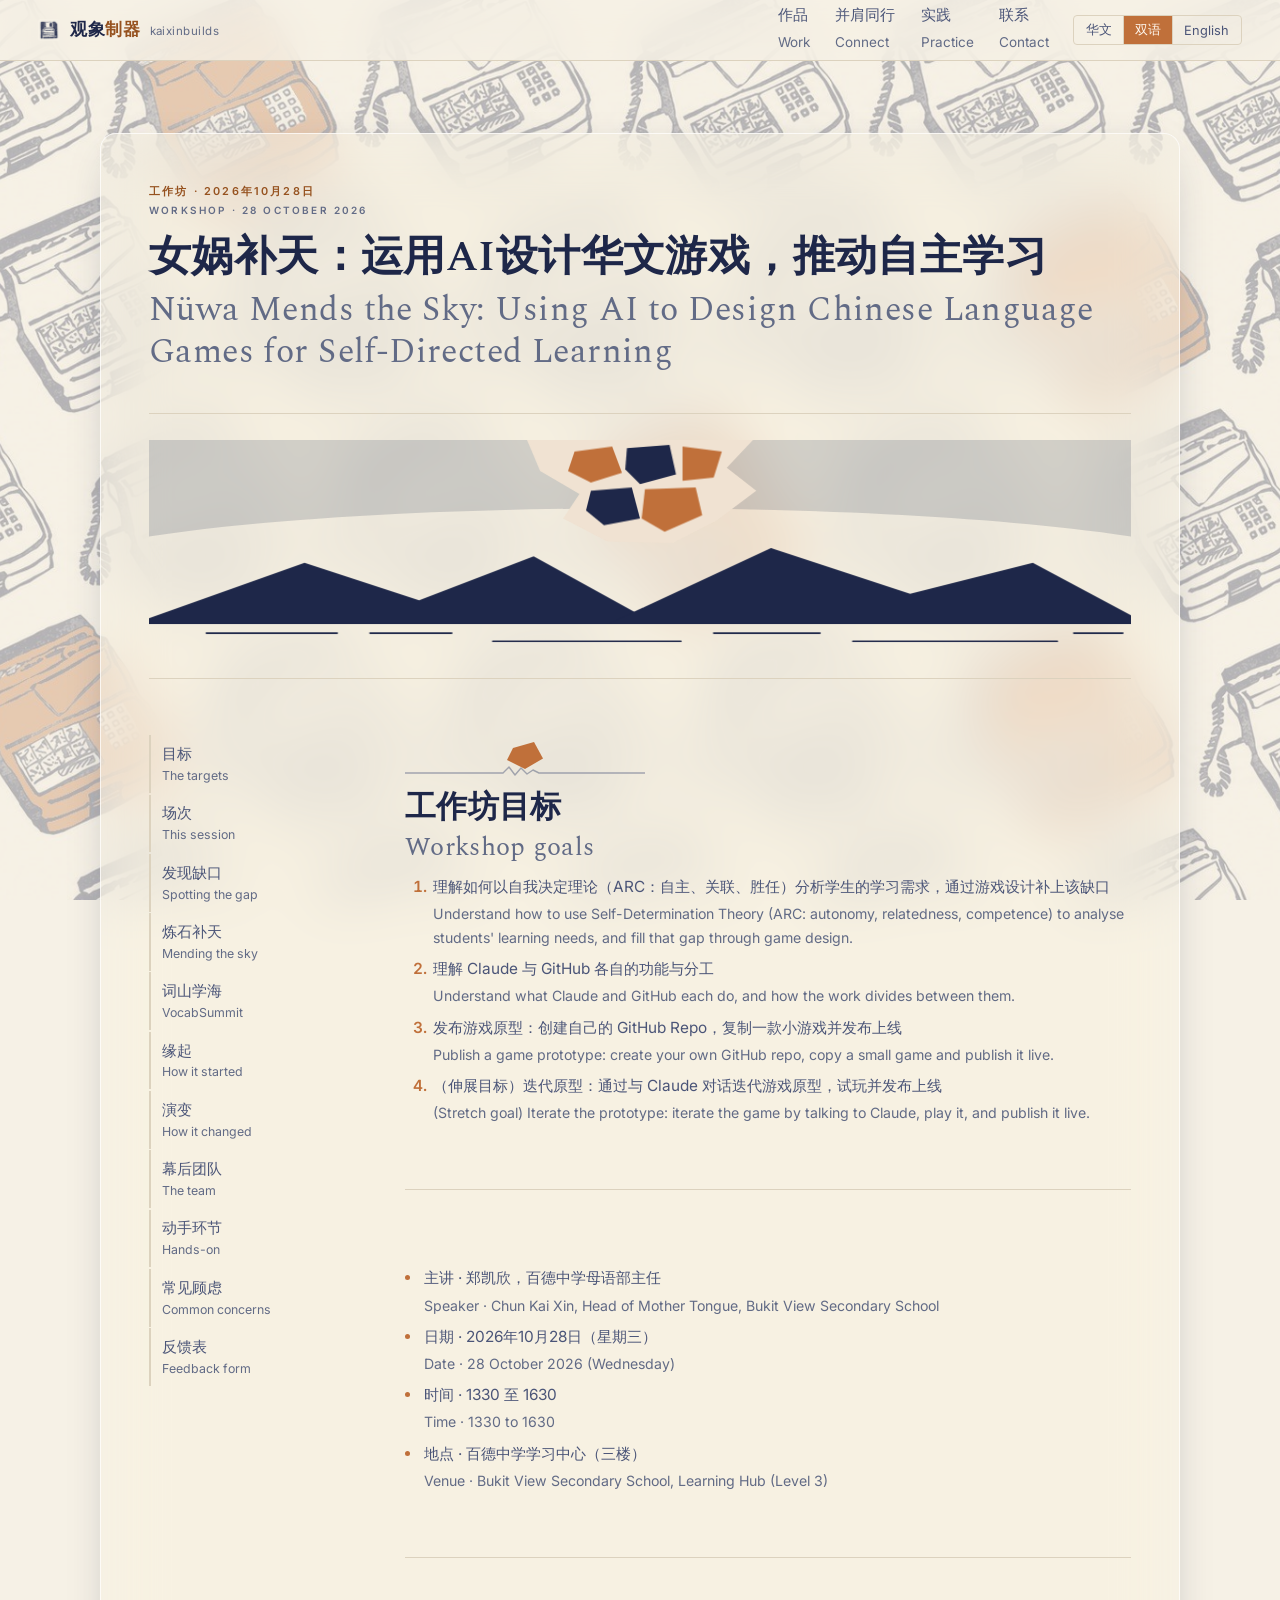
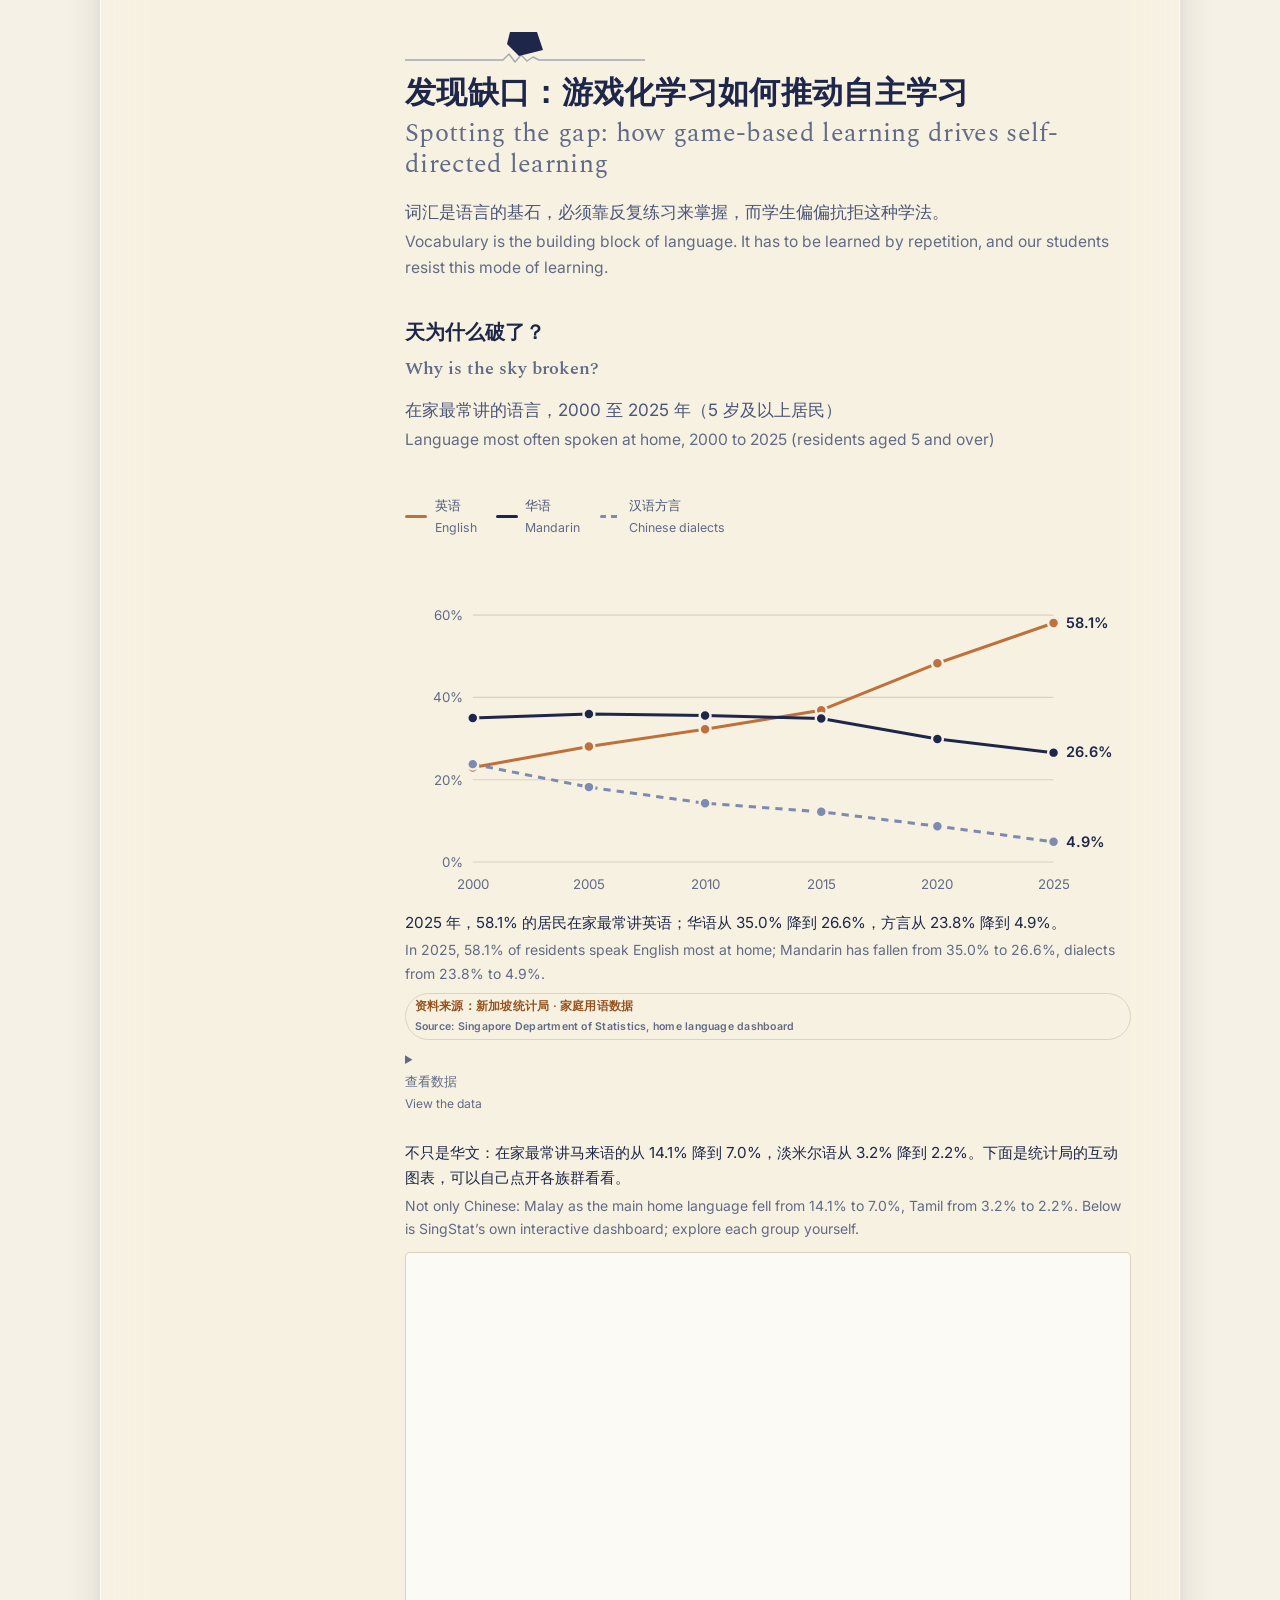
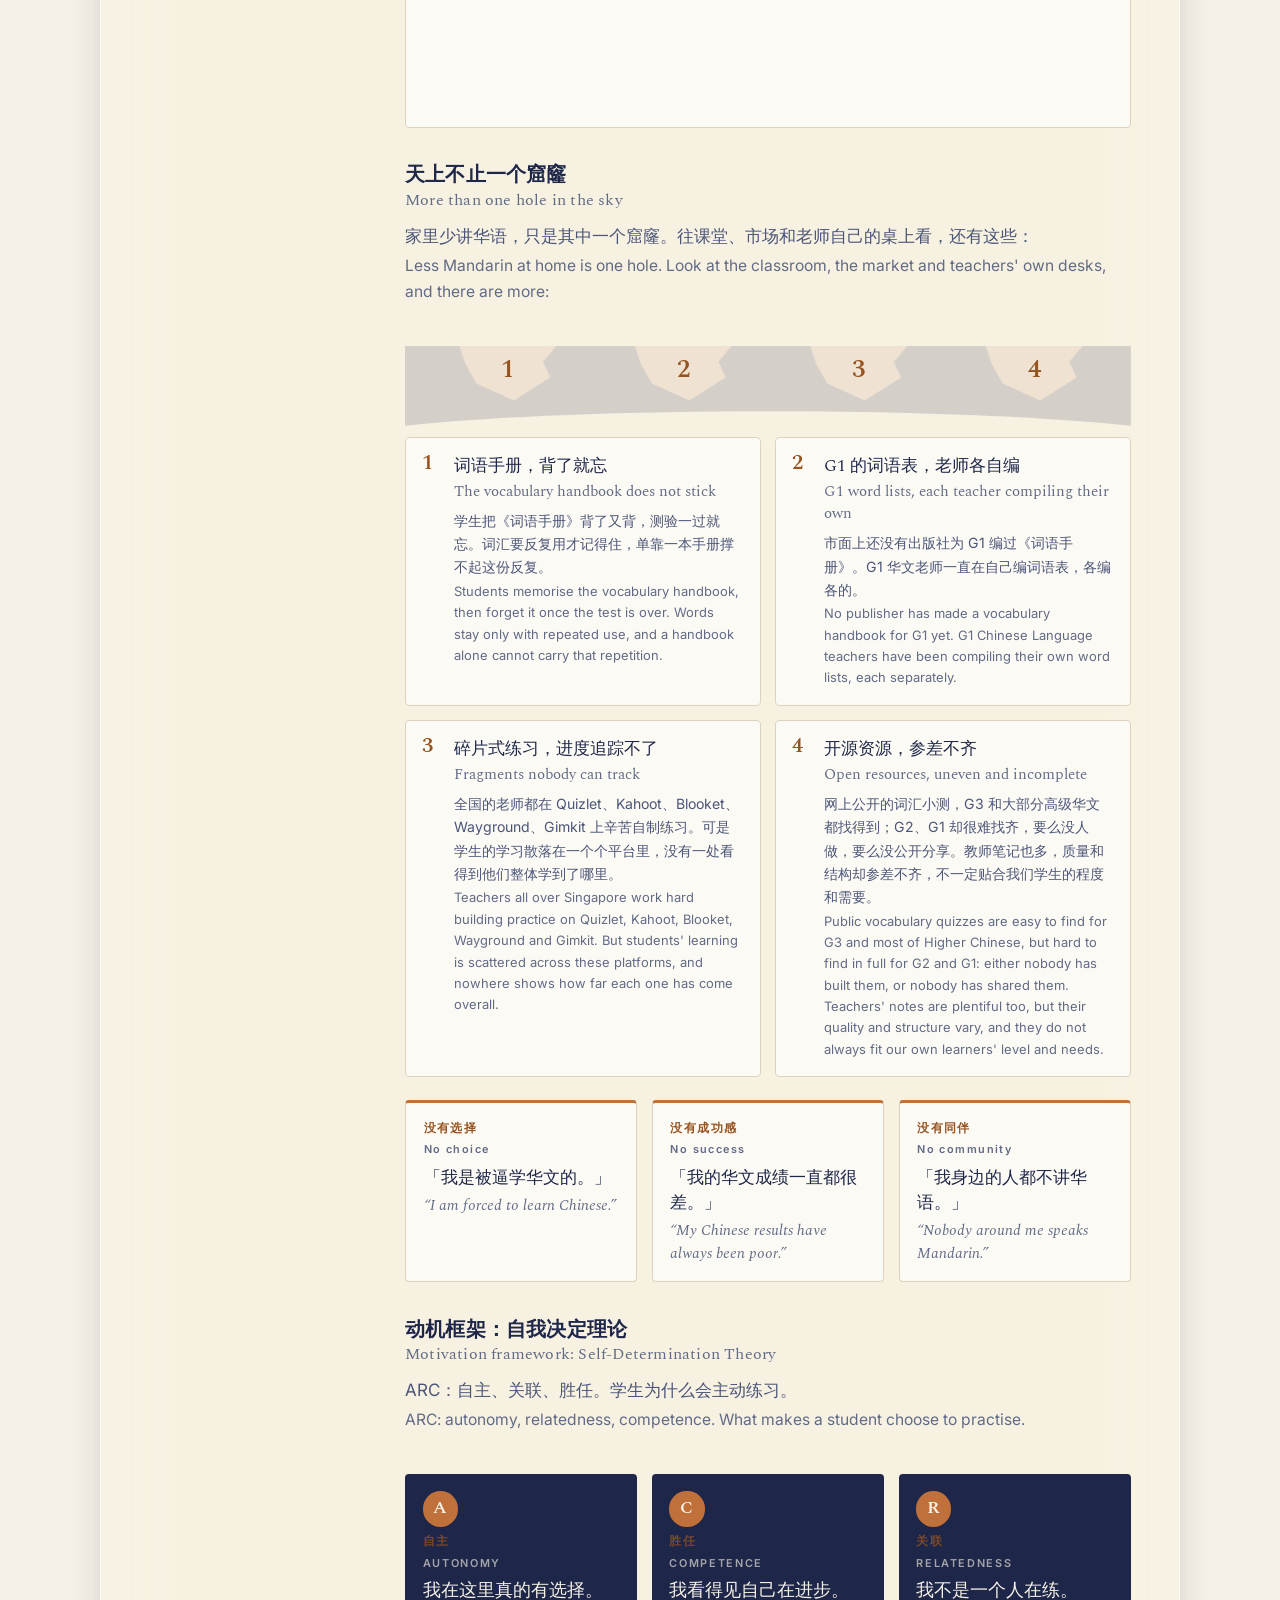
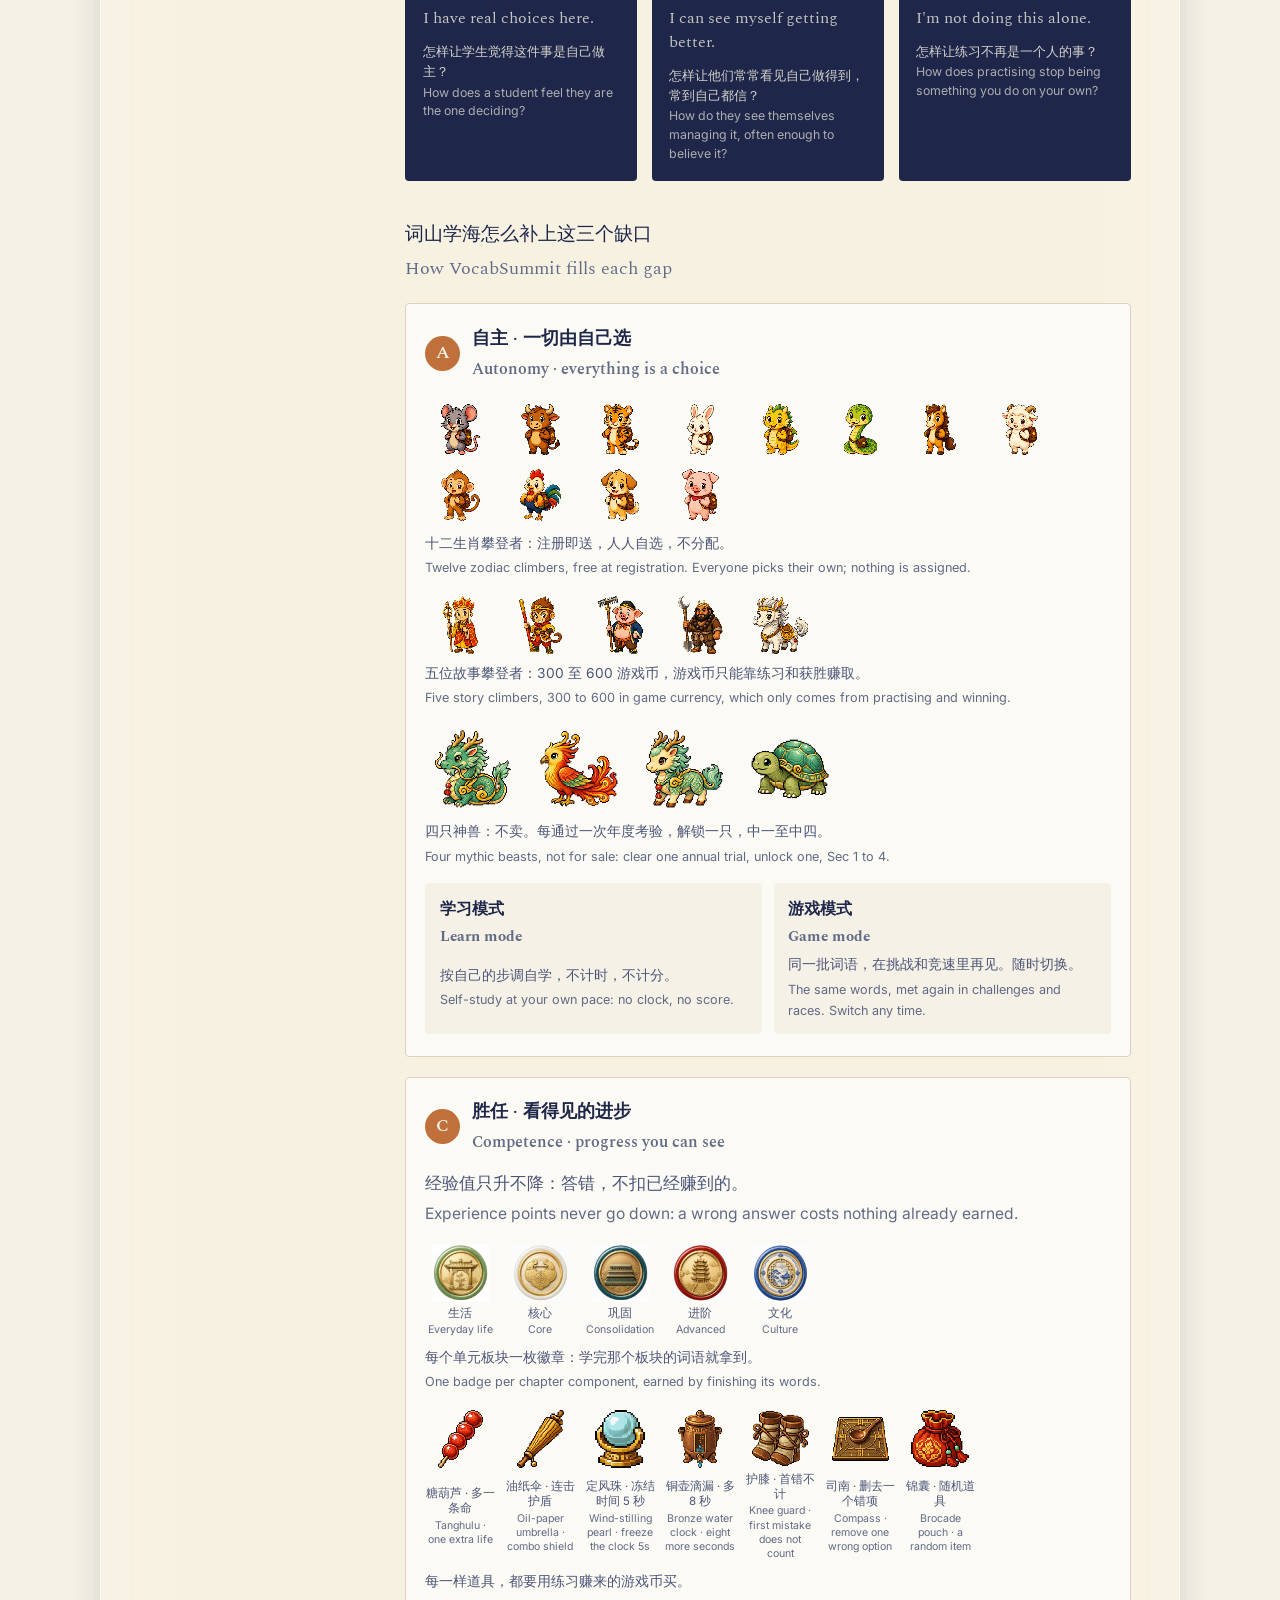
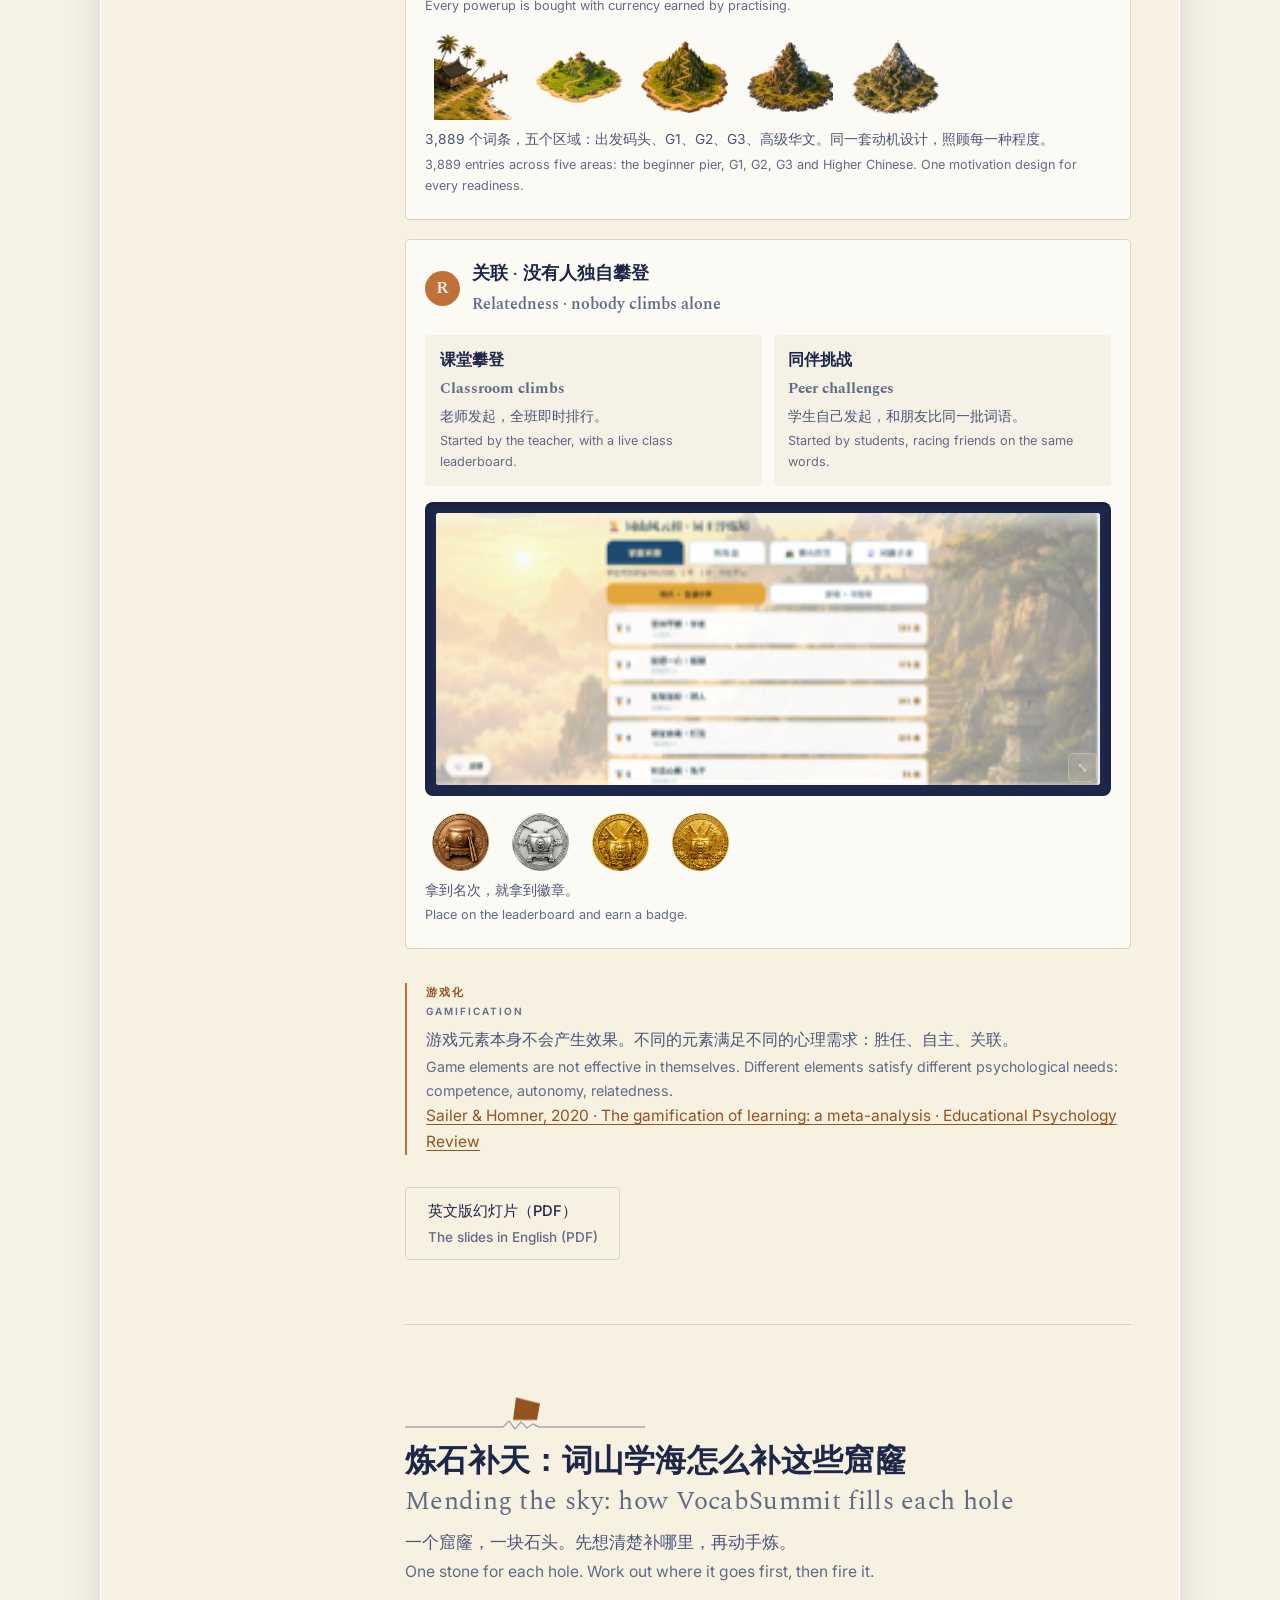
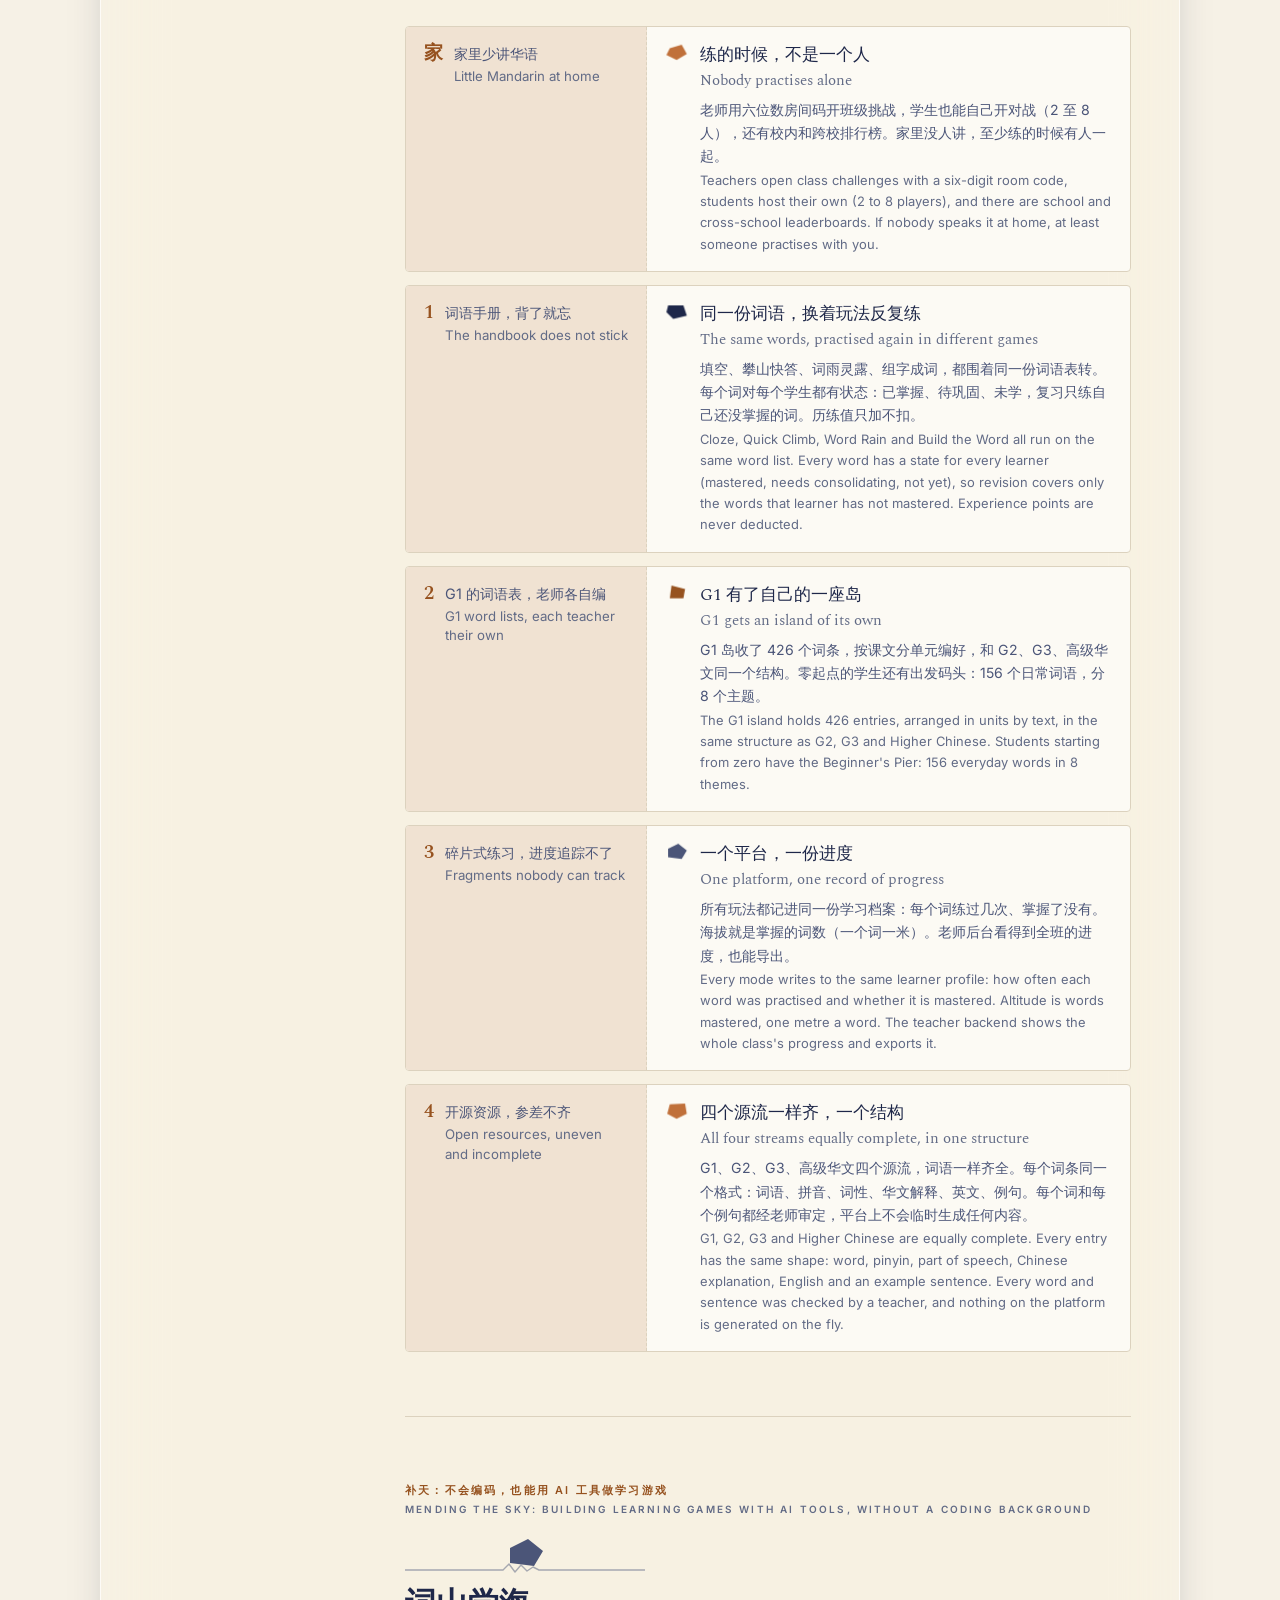
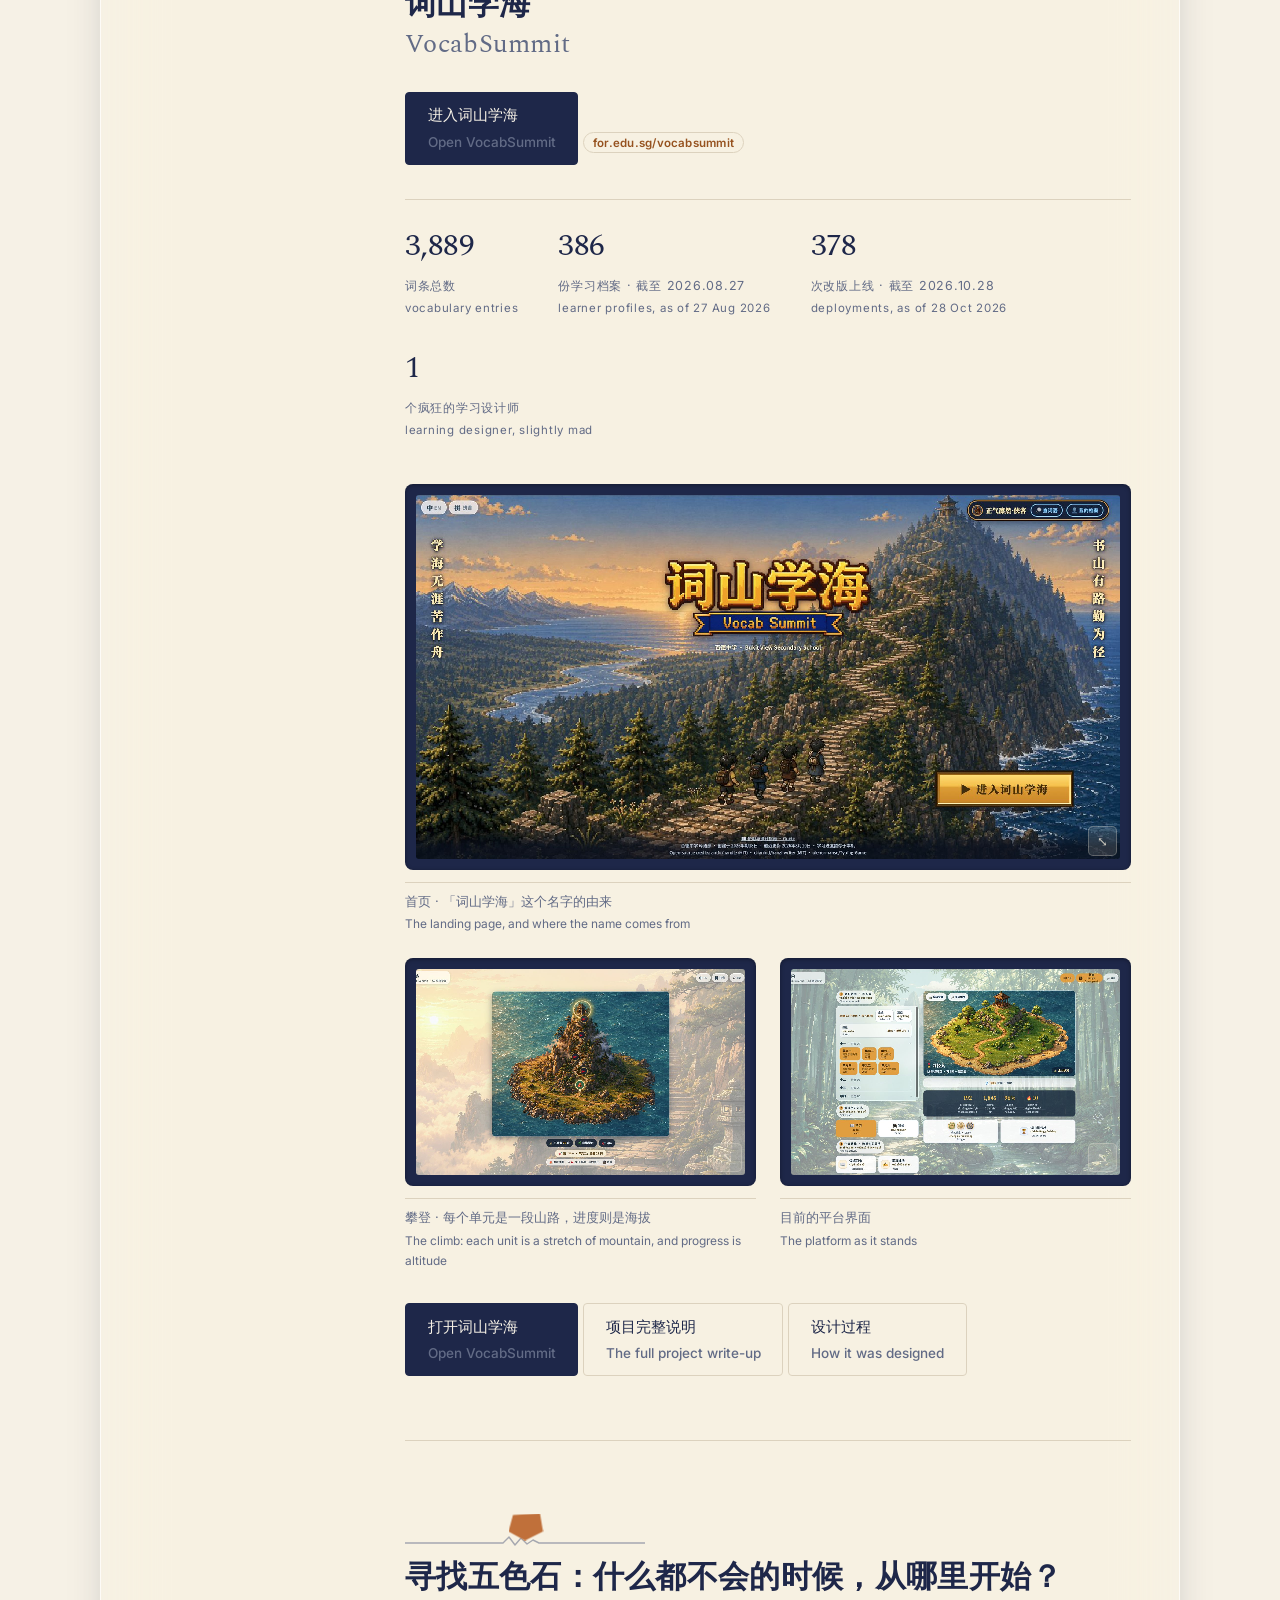
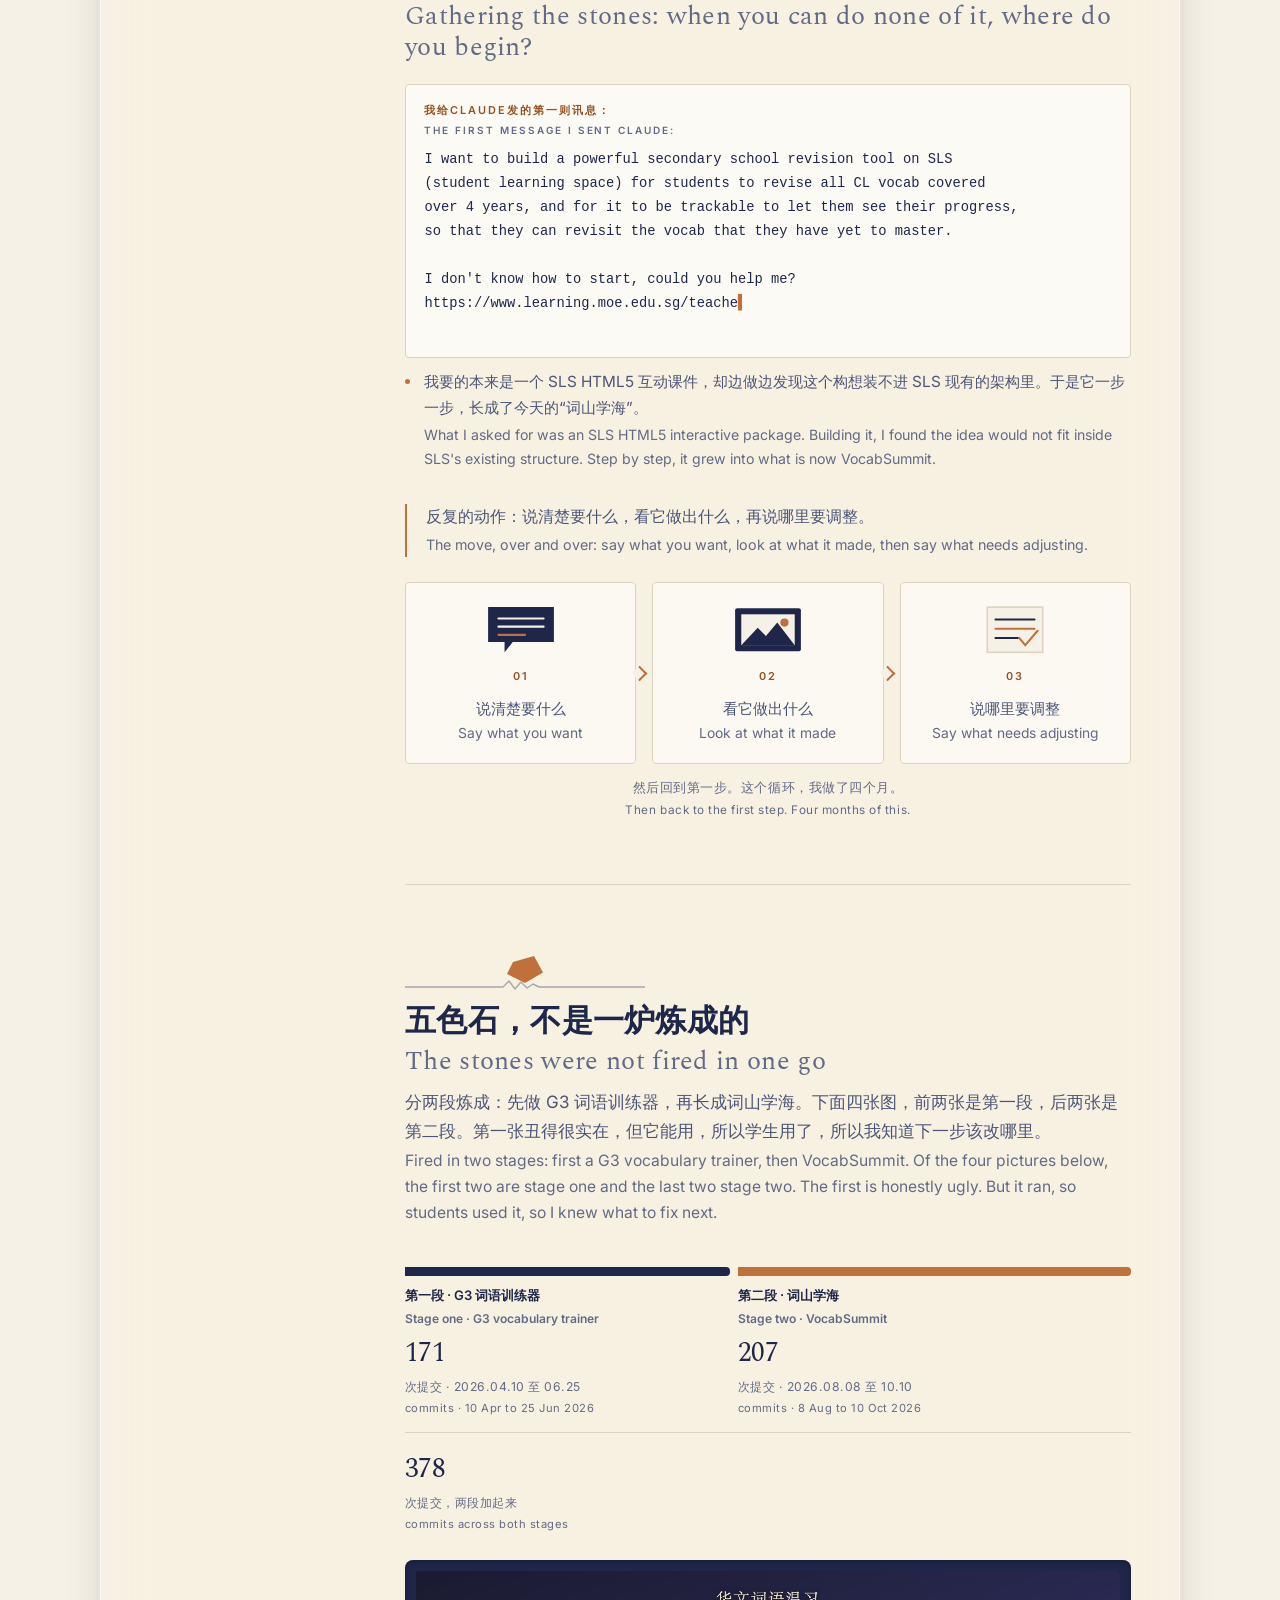
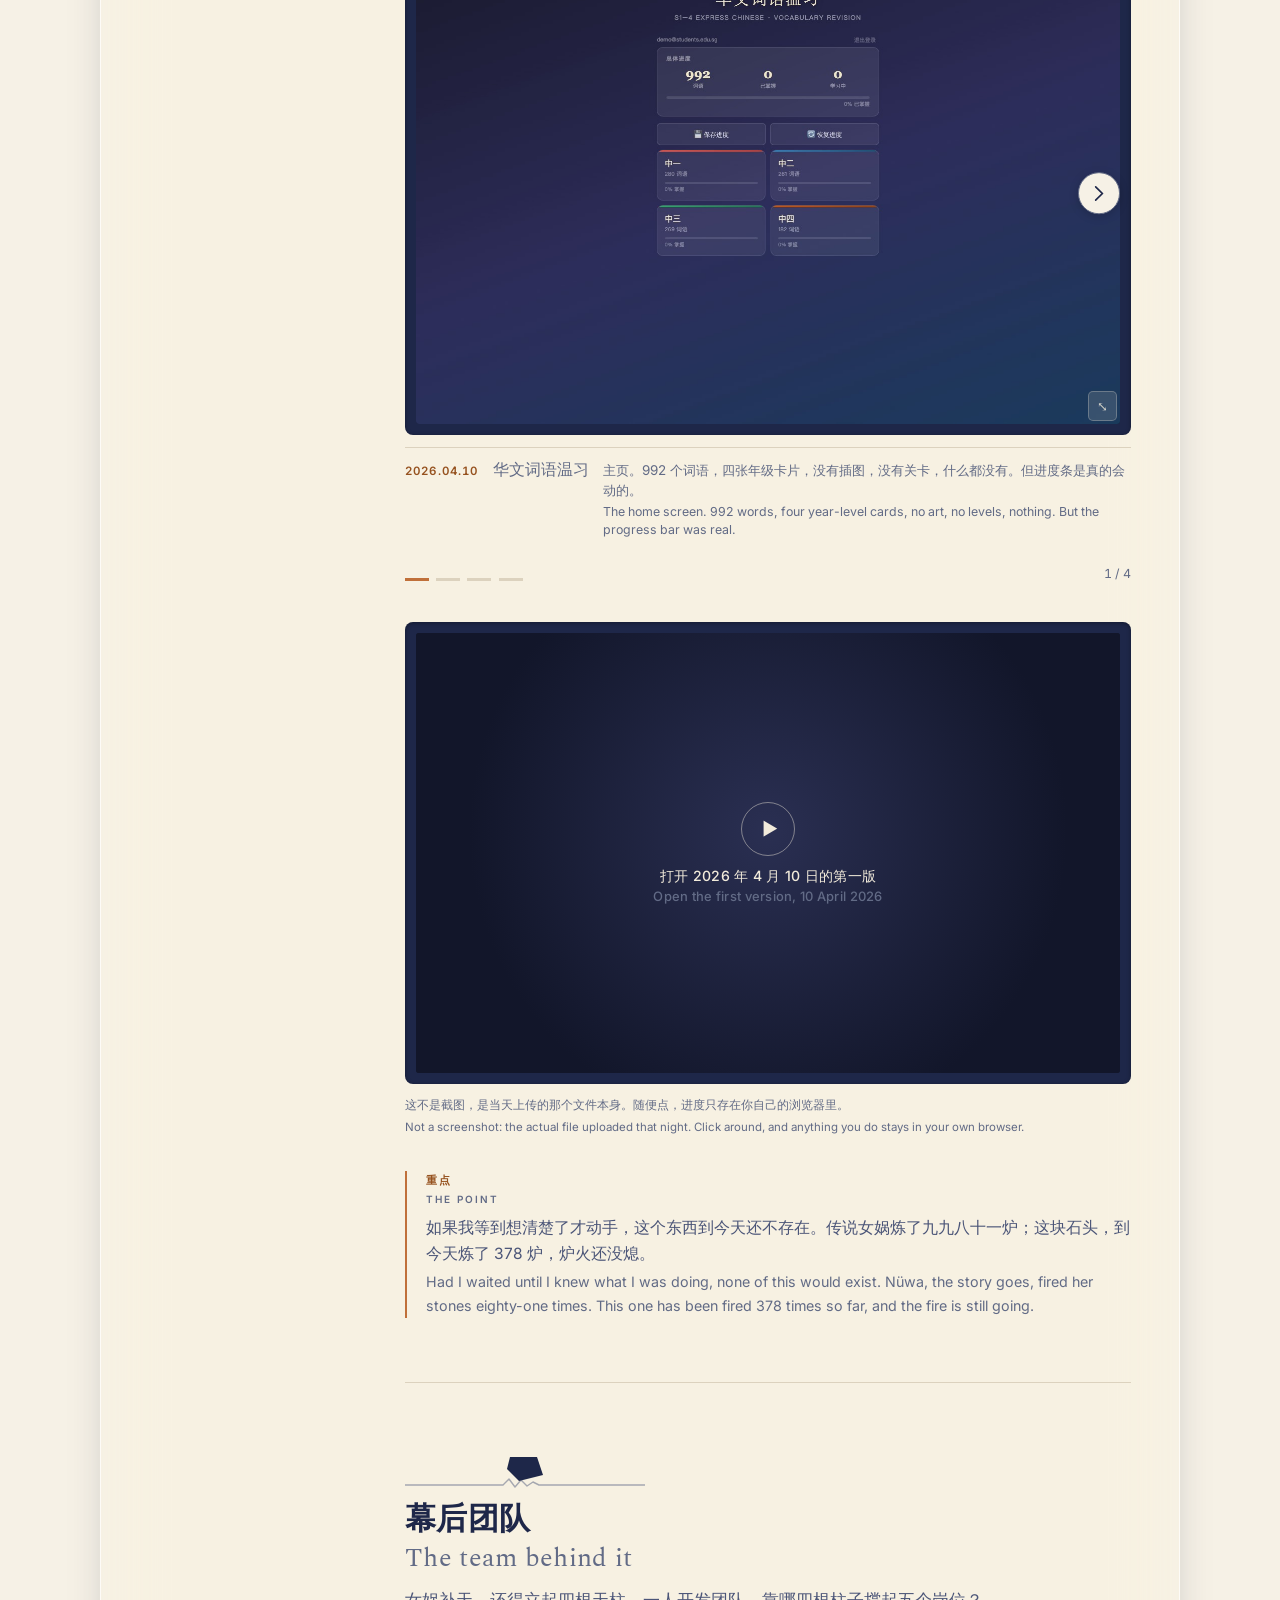
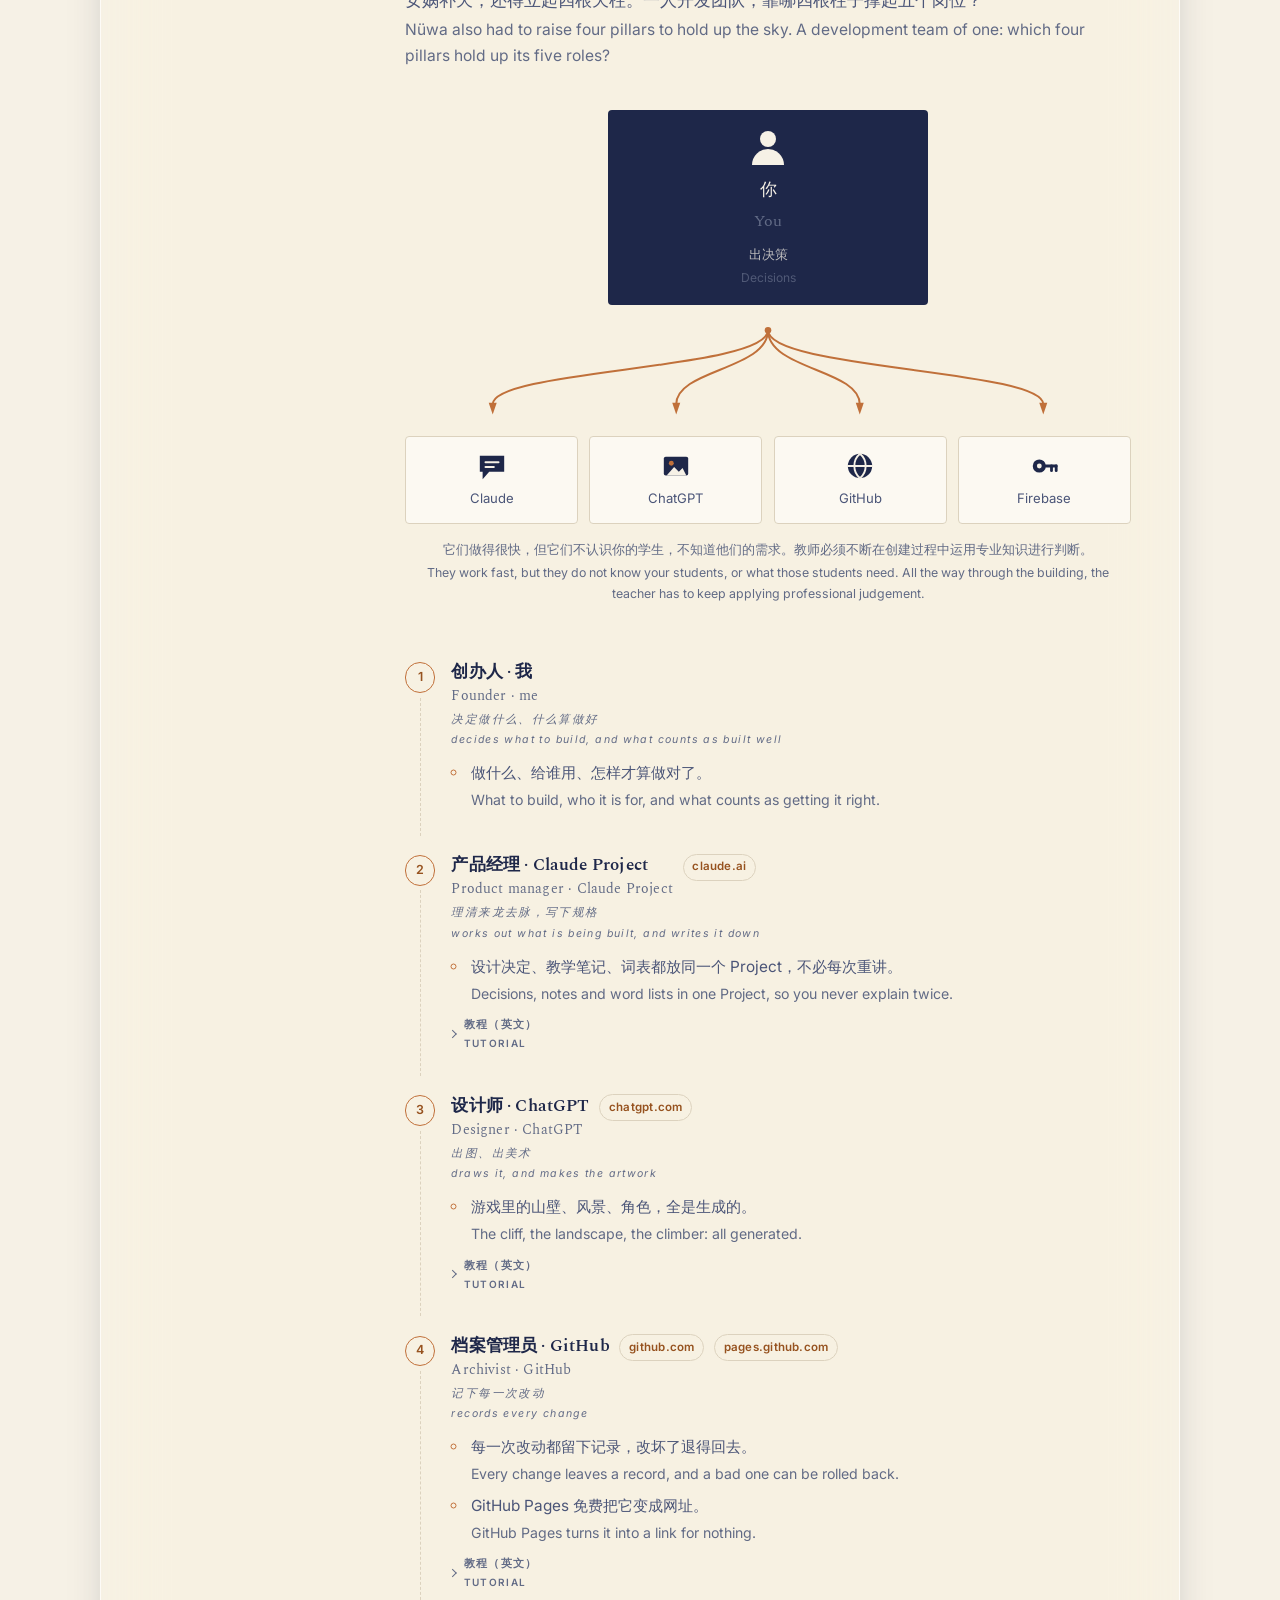
==== 20261028NuwaGamificationWorkshop.html @ fd979047 "Nüwa page: 炼石补天 section (stone for each hole); G1 lists and open-quiz gaps Co-Authored-By: Claude Op" ====
<!DOCTYPE html>
<!-- Generated by build.py. Edit build.py, not this file. -->
<html lang="en">
<head>
<meta charset="utf-8">
<meta name="viewport" content="width=device-width, initial-scale=1">
<title data-i18n="page.nw26.title">Nüwa Mends the Sky - Chun Kai Xin</title>
<meta name="description" data-i18n="site.description" data-i18n-attr="content" content="Resources for the 28 October 2026 workshop: how game-based learning drives self-directed learning, and a starter game to adapt for your own unit.">
<link rel="canonical" href="https://kaixinbuilds.github.io/20261028NuwaGamificationWorkshop.html">

<meta property="og:type" content="website">
<meta property="og:site_name" content="kaixinbuilds">
<meta property="og:title" content="Nüwa Mends the Sky - Chun Kai Xin">
<meta property="og:description" content="Resources for the 28 October 2026 workshop: how game-based learning drives self-directed learning, and a starter game to adapt for your own unit.">
<meta property="og:url" content="https://kaixinbuilds.github.io/20261028NuwaGamificationWorkshop.html">
<meta property="og:image" content="https://kaixinbuilds.github.io/assets/social-card.jpg">
<meta name="twitter:card" content="summary_large_image">
<meta name="color-scheme" content="light">
<meta name="theme-color" content="#1E2749">

<!-- Spectral for headings and epigraphs, Inter for body and UI. Chinese
     resolves to the system serif (Songti SC / Source Han Serif): a webfont
     with CJK coverage would cost megabytes for one page. -->
<link rel="preconnect" href="https://fonts.googleapis.com">
<link rel="preconnect" href="https://fonts.gstatic.com" crossorigin>
<link href="https://fonts.googleapis.com/css2?family=Inter:wght@400;500;600&family=Spectral:ital,wght@0,400;0,600;1,400&display=swap" rel="stylesheet">


<!-- Google Analytics 4 -->
<script async src="https://www.googletagmanager.com/gtag/js?id=G-EDXEQ531WL"></script>
<script>
  window.dataLayer = window.dataLayer || [];
  function gtag(){dataLayer.push(arguments);}
  gtag('js', new Date());
  gtag('config', 'G-EDXEQ531WL');
</script>
<link rel="stylesheet" href="style.css">
<link rel="icon" href="favicon.png" sizes="48x48">
<link rel="apple-touch-icon" href="apple-touch-icon.png">
</head>
<body>

<a class="skip-link" href="#main">Skip to content</a>

<header class="site-header">
  <div class="wrap">
    <div class="header-inner">
      <a class="wordmark" href="index.html">
        <img class="mark" src="favicon.png" alt="" width="22" height="22" decoding="async">
        <span class="wordmark-text" id="wordmark-text">kaixin<em>builds</em></span>
      </a>

      <nav class="site-nav" aria-label="Primary">
        <a href="work.html" data-i18n="nav.work">Work</a>
        <a href="connect.html" data-i18n="nav.connect">Connect</a>
        <a href="practice.html" data-i18n="nav.approach">Practice</a>
        <a href="contact.html" data-i18n="nav.contact">Contact</a>
      </nav>

      <!-- Three modes, like the game: Chinese, both, English. The labels are
           language names, so they are never themselves translated. -->
      <div id="lang-switch" class="lang-switch" role="group" aria-label="Language / 语言">
        <button type="button" data-lang="zh" lang="zh-Hans">华文</button>
        <button type="button" data-lang="both" lang="zh-Hans">双语</button>
        <button type="button" data-lang="en" lang="en">English</button>
      </div>
    </div>
  </div>
</header>

<main id="main">
  <section class="section" id="nuwa">
    <div class="wrap">
      <p class="eyebrow" data-i18n="nw26.eyebrow">Workshop · 28 October 2026</p>
      <h1 class="page-title" data-i18n="nw26.title">Nüwa Mends the Sky</h1>

      <!-- The sky torn open, and five stones set into the tear: the title
           drawn once, without words, in the same cut as the NLC banner. -->
      <div class="figure-hero" aria-hidden="true">
        <svg class="cut" viewBox="0 0 1200 260" preserveAspectRatio="xMidYMid meet" focusable="false">
          <path class="ink-3" d="M0 0 H1200 V118 C 900 72, 300 72, 0 118 Z"/>
          <!-- the tear -->
          <path class="och-w tear" d="M462 0 H738 L706 34 L742 62 L694 98 L640 126 L560 124 L506 96 L526 66 L478 38 Z"/>
          <!-- five stones, set -->
          <path class="och stone" style="--d: 1.00s" d="M520 14 L566 8 L578 40 L540 52 L512 38 Z"/>
          <path class="ink stone" style="--d: 1.25s" d="M584 10 L636 6 L644 42 L600 54 L582 36 Z"/>
          <path class="och stone" style="--d: 1.50s" d="M652 8 L700 14 L690 46 L652 50 Z"/>
          <path class="ink stone" style="--d: 1.75s" d="M540 62 L590 58 L600 96 L556 104 L534 86 Z"/>
          <path class="och stone" style="--d: 2.00s" d="M606 60 L668 58 L676 92 L630 112 L602 96 Z"/>
          <!-- the ground, as in the NLC banner -->
          <path class="ink" d="M-20 225 L190 150 L330 196 L470 142 L620 225 Z"/>
          <path class="ink" d="M560 225 L760 132 L930 188 L1080 150 L1220 225 Z"/>
          <g class="line">
            <path d="M70 236 h160"/>
            <path d="M270 236 h100"/>
            <path d="M420 246 h230"/>
            <path d="M690 236 h130"/>
            <path d="M860 246 h250"/>
            <path d="M1130 236 h60"/>
          </g>
        </svg>
      </div>

      <div class="work-layout">
        <nav class="project-nav" aria-label="On this page">
          <ul>
            <li><a href="#goals" data-i18n="nlc26.navGoals"></a></li>
            <li><a href="#session" data-i18n="nlc26.navSession"></a></li>
            <li><a href="#gap" data-i18n="nw26.navGap"></a></li>
            <li><a href="#mend" data-i18n="nw26.navMend"></a></li>
            <li><a href="#vocabsummit" data-i18n="nlc26.navVs"></a></li>
            <li><a href="#how-it-started" data-i18n="nlc26.navStory"></a></li>
            <li><a href="#evolution" data-i18n="nlc26.navEvo"></a></li>
            <li><a href="#stack" data-i18n="nlc26.navStack"></a></li>
            <li><a href="#hands-on" data-i18n="nlc26.navHands"></a></li>
            <li><a href="#concerns" data-i18n="nlc26.navQ"></a></li>
            <li><a href="#feedback" data-i18n="nlc26.navFb"></a></li>
          </ul>
        </nav>

        <div class="project-detail">

          <div class="doc-block" id="goals">
            <svg class="cut mend" viewBox="0 -14 240 44" aria-hidden="true" focusable="false"><path class="mend-crack" d="M0 24 H98 L104 18 L110 26 L116 19 L122 25 L128 21 L134 24 H240"/><g transform="translate(96 -10) scale(1.5)"><path class="mend-stone och" d="M8 6 L22 2 L28 13 L16 20 L4 14 Z"/></g></svg>
            <h2 class="section-title" data-i18n="nw26.goalsTitle"></h2>
            <!-- Numbered, because four targets in order is what a sprint is.
                 1 and 2 frame; 3 and 4 are the prototype-then-iterate pair.
                 An <ol> here rather than the big circled .loop: at the top of
                 the page these are the goal, not a procedure to work through. -->
            <ol class="loop-points loop-points-num">
              <li data-i18n="nw26.goalGap"></li>
              <li data-i18n="nlc26.goal2"></li>
              <li data-i18n="nw26.goal3"></li>
              <li data-i18n="nlc26.goal4"></li>
            </ol>
          </div>

          <div class="doc-block" id="session">
            <!-- Presenter first, logistics after: how a session programme
                 lists a session. Audience last, because it scopes the rest. -->
            <ul class="loop-points">
              <li data-i18n="nlc26.dSpeaker"></li>
              <li data-i18n="nw26.dDate"></li>
              <li data-i18n="nw26.dTime"></li>
              <li data-i18n="nw26.dVenue"></li>
            </ul>
          </div>

          <div class="doc-block" id="gap">
            <svg class="cut mend" viewBox="0 -14 240 44" aria-hidden="true" focusable="false"><path class="mend-crack" d="M0 24 H98 L104 18 L110 26 L116 19 L122 25 L128 21 L134 24 H240"/><g transform="translate(96 -10) scale(1.5)"><path class="mend-stone ink" d="M6 4 L24 4 L28 16 L12 20 L4 12 Z"/></g></svg>
            <h2 class="section-title" data-i18n="nw26.gapTitle"></h2>
            <p class="lede" data-i18n="nw26.gapLede"></p>

            <figure class="sky">
              <p class="arc-title" data-i18n="nw26.skyTitle"></p>
              <p class="section-sub" data-i18n="nw26.skyLede"></p>
              <ul class="sky-legend">
                <li><i style="background:#C0703A"></i><span data-i18n="nw26.skyEnglish"></span></li>
                <li><i style="background:#1E2749"></i><span data-i18n="nw26.skyMandarin"></span></li>
                <li><i class="dashed" style="color:#7E8AAE"></i><span data-i18n="nw26.skyDialects"></span></li>
              </ul>
              <svg class="sky-chart" viewBox="0 0 600 296" role="img" data-i18n-aria-label="nw26.skyLede"><line class="sky-grid" x1="56" x2="536" y1="262.0" y2="262.0"/><text class="sky-tick" x="48" y="266.0">0%</text><line class="sky-grid" x1="56" x2="536" y1="194.0" y2="194.0"/><text class="sky-tick" x="48" y="198.0">20%</text><line class="sky-grid" x1="56" x2="536" y1="126.0" y2="126.0"/><text class="sky-tick" x="48" y="130.0">40%</text><line class="sky-grid" x1="56" x2="536" y1="58.0" y2="58.0"/><text class="sky-tick" x="48" y="62.0">60%</text><text class="sky-tick" x="56" y="284" text-anchor="middle">2000</text><text class="sky-tick" x="152" y="284" text-anchor="middle">2005</text><text class="sky-tick" x="248" y="284" text-anchor="middle">2010</text><text class="sky-tick" x="344" y="284" text-anchor="middle">2015</text><text class="sky-tick" x="440" y="284" text-anchor="middle">2020</text><text class="sky-tick" x="536" y="284" text-anchor="middle">2025</text><polyline fill="none" stroke="#C0703A" stroke-width="2.5" stroke-linejoin="round" points="56,183.8 152,166.5 248,152.2 344,136.5 440,97.8 536,64.5"/><circle cx="56" cy="183.8" r="4.5" fill="#C0703A" stroke="var(--paper)" stroke-width="2"><title>2000 · 23.0%</title></circle><circle cx="152" cy="166.5" r="4.5" fill="#C0703A" stroke="var(--paper)" stroke-width="2"><title>2005 · 28.1%</title></circle><circle cx="248" cy="152.2" r="4.5" fill="#C0703A" stroke="var(--paper)" stroke-width="2"><title>2010 · 32.3%</title></circle><circle cx="344" cy="136.5" r="4.5" fill="#C0703A" stroke="var(--paper)" stroke-width="2"><title>2015 · 36.9%</title></circle><circle cx="440" cy="97.8" r="4.5" fill="#C0703A" stroke="var(--paper)" stroke-width="2"><title>2020 · 48.3%</title></circle><circle cx="536" cy="64.5" r="4.5" fill="#C0703A" stroke="var(--paper)" stroke-width="2"><title>2025 · 58.1%</title></circle><text class="sky-end" x="546" y="68.5">58.1%</text><polyline fill="none" stroke="#1E2749" stroke-width="2.5" stroke-linejoin="round" points="56,143.0 152,139.6 248,141.0 344,143.3 440,160.3 536,171.6"/><circle cx="56" cy="143.0" r="4.5" fill="#1E2749" stroke="var(--paper)" stroke-width="2"><title>2000 · 35.0%</title></circle><circle cx="152" cy="139.6" r="4.5" fill="#1E2749" stroke="var(--paper)" stroke-width="2"><title>2005 · 36.0%</title></circle><circle cx="248" cy="141.0" r="4.5" fill="#1E2749" stroke="var(--paper)" stroke-width="2"><title>2010 · 35.6%</title></circle><circle cx="344" cy="143.3" r="4.5" fill="#1E2749" stroke="var(--paper)" stroke-width="2"><title>2015 · 34.9%</title></circle><circle cx="440" cy="160.3" r="4.5" fill="#1E2749" stroke="var(--paper)" stroke-width="2"><title>2020 · 29.9%</title></circle><circle cx="536" cy="171.6" r="4.5" fill="#1E2749" stroke="var(--paper)" stroke-width="2"><title>2025 · 26.6%</title></circle><text class="sky-end" x="546" y="175.6">26.6%</text><polyline fill="none" stroke="#7E8AAE" stroke-width="2.5" stroke-linejoin="round" stroke-dasharray="6 5" points="56,181.1 152,200.1 248,213.4 344,220.5 440,232.4 536,245.3"/><circle cx="56" cy="181.1" r="4.5" fill="#7E8AAE" stroke="var(--paper)" stroke-width="2"><title>2000 · 23.8%</title></circle><circle cx="152" cy="200.1" r="4.5" fill="#7E8AAE" stroke="var(--paper)" stroke-width="2"><title>2005 · 18.2%</title></circle><circle cx="248" cy="213.4" r="4.5" fill="#7E8AAE" stroke="var(--paper)" stroke-width="2"><title>2010 · 14.3%</title></circle><circle cx="344" cy="220.5" r="4.5" fill="#7E8AAE" stroke="var(--paper)" stroke-width="2"><title>2015 · 12.2%</title></circle><circle cx="440" cy="232.4" r="4.5" fill="#7E8AAE" stroke="var(--paper)" stroke-width="2"><title>2020 · 8.7%</title></circle><circle cx="536" cy="245.3" r="4.5" fill="#7E8AAE" stroke="var(--paper)" stroke-width="2"><title>2025 · 4.9%</title></circle><text class="sky-end" x="546" y="249.3">4.9%</text></svg>
              <figcaption>
                <p class="sky-take" data-i18n="nw26.skyTake"></p>
                <a class="tool-link" href="https://www.singstat.gov.sg/publication-resources/home-language-of-residents-aged-5-years-and-over-dashboard"
                   target="_blank" rel="noopener" data-i18n="nw26.skySource"></a>
                <details class="sky-data">
                  <summary data-i18n="nw26.skyTable"></summary>
                  <table><thead><tr><th></th><th data-i18n="nw26.skyEnglish"></th><th data-i18n="nw26.skyMandarin"></th><th data-i18n="nw26.skyDialects"></th></tr></thead>
                  <tbody><tr><th>2000</th><td>23.0%</td><td>35.0%</td><td>23.8%</td></tr><tr><th>2005</th><td>28.1%</td><td>36.0%</td><td>18.2%</td></tr><tr><th>2010</th><td>32.3%</td><td>35.6%</td><td>14.3%</td></tr><tr><th>2015</th><td>36.9%</td><td>34.9%</td><td>12.2%</td></tr><tr><th>2020</th><td>48.3%</td><td>29.9%</td><td>8.7%</td></tr><tr><th>2025</th><td>58.1%</td><td>26.6%</td><td>4.9%</td></tr></tbody></table>
                </details>
              </figcaption>
            </figure>

            <!-- SingStat's own dashboard, live, so teachers can switch to
                 Malay and Tamil themselves: the shift is not only Chinese.
                 It is SingStat's public Power BI report; their page itself
                 refuses framing, the report does not. -->
            <div class="sky-live">
              <p class="sky-take" data-i18n="nw26.skyAll"></p>
              <div class="sky-frame">
                <iframe src="https://app.powerbi.com/view?r=eyJrIjoiMWI0MTBjMjktNDY3NC00Y2U1LTllZjgtMWEyMjRhNzAzNzZhIiwidCI6IjAzMWQ3ZDkzLWY0MWYtNDljMC04ODNhLWNlYTZlNGZhNWIyNiIsImMiOjEwfQ%3D%3D"
                        title="SingStat · Home Language of Residents Aged 5 Years and Over" loading="lazy" allowfullscreen></iframe>
              </div>
            </div>

            <h3 class="arc-title" data-i18n="nw26.holesTitle"></h3>
            <p class="section-sub" data-i18n="nw26.holesLede"></p>
            <svg class="cut holes-sky" viewBox="0 0 1200 140" aria-hidden="true" focusable="false">
              <path class="ink-3" d="M0 0 H1200 V132 C 900 100, 300 100, 0 132 Z"/><path class="och-w hole" style="--d: 0.15s" d="M90 0 H250 L228 26 L240 52 L180 90 L118 62 L100 30 Z"/><text class="hole-n" x="170" y="52" text-anchor="middle">1</text><path class="och-w hole" style="--d: 0.35s" d="M380 0 H540 L518 26 L530 52 L470 90 L408 62 L390 30 Z"/><text class="hole-n" x="460" y="52" text-anchor="middle">2</text><path class="och-w hole" style="--d: 0.55s" d="M670 0 H830 L808 26 L820 52 L760 90 L698 62 L680 30 Z"/><text class="hole-n" x="750" y="52" text-anchor="middle">3</text><path class="och-w hole" style="--d: 0.75s" d="M960 0 H1120 L1098 26 L1110 52 L1050 90 L988 62 L970 30 Z"/><text class="hole-n" x="1040" y="52" text-anchor="middle">4</text>
            </svg>
            <ul class="holes">
              <li>
                <span class="hole-tag">1</span>
                <p class="hole-title" data-i18n="nw26.hole1T"></p>
                <p class="hole-note" data-i18n="nw26.hole1"></p>
              </li>
              <li>
                <span class="hole-tag">2</span>
                <p class="hole-title" data-i18n="nw26.hole2T"></p>
                <p class="hole-note" data-i18n="nw26.hole2"></p>
              </li>
              <li>
                <span class="hole-tag">3</span>
                <p class="hole-title" data-i18n="nw26.hole3T"></p>
                <p class="hole-note" data-i18n="nw26.hole3"></p>
              </li>
              <li>
                <span class="hole-tag">4</span>
                <p class="hole-title" data-i18n="nw26.hole4T"></p>
                <p class="hole-note" data-i18n="nw26.hole4"></p>
              </li>
            </ul>

            <ul class="gap-trio">
              <li>
                <span class="gap-tag" data-i18n="nw26.gap1"></span>
                <p class="need-voice" data-i18n="nw26.voice1"></p>
              </li>
              <li>
                <span class="gap-tag" data-i18n="nw26.gap2"></span>
                <p class="need-voice" data-i18n="nw26.voice2"></p>
              </li>
              <li>
                <span class="gap-tag" data-i18n="nw26.gap3"></span>
                <p class="need-voice" data-i18n="nw26.voice3"></p>
              </li>
            </ul>

            <h3 class="arc-title" data-i18n="nw26.arcTitle"></h3>
            <p class="section-sub" data-i18n="nw26.arcLede"></p>
            <ul class="arc-trio">
              <li class="arc-card">
                <span class="arc-letter">A</span>
                <p class="need-name" data-i18n="approach.need1Name"></p>
                <p class="arc-line" data-i18n="nw26.need1"></p>
                <p class="arc-q" data-i18n="approach.need1Q"></p>
              </li>
              <li class="arc-card">
                <span class="arc-letter">C</span>
                <p class="need-name" data-i18n="approach.need2Name"></p>
                <p class="arc-line" data-i18n="nw26.need2"></p>
                <p class="arc-q" data-i18n="approach.need2Q"></p>
              </li>
              <li class="arc-card">
                <span class="arc-letter">R</span>
                <p class="need-name" data-i18n="approach.need3Name"></p>
                <p class="arc-line" data-i18n="nw26.need3"></p>
                <p class="arc-q" data-i18n="approach.need3Q"></p>
              </li>
            </ul>

            <p class="arc-turn" data-i18n="nw26.arcTurn"></p>

            <div class="arc-fill">
              <p class="arc-fill-head"><span class="arc-letter">A</span><span data-i18n="nw26.fill1"></span></p>
              <figure class="sprites pixel">
                <ul>
                  <li><img src="assets/arc/zodiac-01-rat.png" alt="" loading="lazy" decoding="async"></li>
                  <li><img src="assets/arc/zodiac-02-ox.png" alt="" loading="lazy" decoding="async"></li>
                  <li><img src="assets/arc/zodiac-03-tiger.png" alt="" loading="lazy" decoding="async"></li>
                  <li><img src="assets/arc/zodiac-04-rabbit.png" alt="" loading="lazy" decoding="async"></li>
                  <li><img src="assets/arc/zodiac-05-dragon.png" alt="" loading="lazy" decoding="async"></li>
                  <li><img src="assets/arc/zodiac-06-snake.png" alt="" loading="lazy" decoding="async"></li>
                  <li><img src="assets/arc/zodiac-07-horse.png" alt="" loading="lazy" decoding="async"></li>
                  <li><img src="assets/arc/zodiac-08-goat.png" alt="" loading="lazy" decoding="async"></li>
                  <li><img src="assets/arc/zodiac-09-monkey.png" alt="" loading="lazy" decoding="async"></li>
                  <li><img src="assets/arc/zodiac-10-rooster.png" alt="" loading="lazy" decoding="async"></li>
                  <li><img src="assets/arc/zodiac-11-dog.png" alt="" loading="lazy" decoding="async"></li>
                  <li><img src="assets/arc/zodiac-12-pig.png" alt="" loading="lazy" decoding="async"></li>
                </ul>
                <figcaption data-i18n="nw26.zodiacCap"></figcaption>
              </figure>
              <figure class="sprites pixel">
                <ul>
                  <li><img src="assets/arc/story-1.png" alt="" loading="lazy" decoding="async"></li>
                  <li><img src="assets/arc/story-2.png" alt="" loading="lazy" decoding="async"></li>
                  <li><img src="assets/arc/story-3.png" alt="" loading="lazy" decoding="async"></li>
                  <li><img src="assets/arc/story-4.png" alt="" loading="lazy" decoding="async"></li>
                  <li><img src="assets/arc/story-5.png" alt="" loading="lazy" decoding="async"></li>
                </ul>
                <figcaption data-i18n="nw26.storyCap"></figcaption>
              </figure>
              <figure class="sprites pixel big">
                <ul>
                  <li><img src="assets/arc/mythic-1.png" alt="" loading="lazy" decoding="async"></li>
                  <li><img src="assets/arc/mythic-2.png" alt="" loading="lazy" decoding="async"></li>
                  <li><img src="assets/arc/mythic-3.png" alt="" loading="lazy" decoding="async"></li>
                  <li><img src="assets/arc/mythic-4.png" alt="" loading="lazy" decoding="async"></li>
                </ul>
                <figcaption data-i18n="nw26.mythicCap"></figcaption>
              </figure>
              <ul class="arc-modes">
                <li><b data-i18n="nw26.learnMode"></b><span data-i18n="nw26.learnModeNote"></span></li>
                <li><b data-i18n="nw26.gameMode"></b><span data-i18n="nw26.gameModeNote"></span></li>
              </ul>
            </div>

            <div class="arc-fill">
              <p class="arc-fill-head"><span class="arc-letter">C</span><span data-i18n="nw26.fill2"></span></p>
              <p class="arc-note" data-i18n="nw26.xpNote"></p>
              <figure class="sprites">
                <ul>
                  <li><img src="assets/arc/badge-1-life.png" alt="" loading="lazy" decoding="async"><span data-i18n="nw26.badge1"></span></li>
                  <li><img src="assets/arc/badge-2-core.png" alt="" loading="lazy" decoding="async"><span data-i18n="nw26.badge2"></span></li>
                  <li><img src="assets/arc/badge-3-consolidation.png" alt="" loading="lazy" decoding="async"><span data-i18n="nw26.badge3"></span></li>
                  <li><img src="assets/arc/badge-4-advanced.png" alt="" loading="lazy" decoding="async"><span data-i18n="nw26.badge4"></span></li>
                  <li><img src="assets/arc/badge-5-culture.png" alt="" loading="lazy" decoding="async"><span data-i18n="nw26.badge5"></span></li>
                </ul>
                <figcaption data-i18n="nw26.badgeCap"></figcaption>
              </figure>
              <figure class="sprites pixel">
                <ul>
                  <li><img src="assets/arc/powerup-1-tanghulu.png" alt="" loading="lazy" decoding="async"><span data-i18n="nw26.power1"></span></li>
                  <li><img src="assets/arc/powerup-2-umbrella.png" alt="" loading="lazy" decoding="async"><span data-i18n="nw26.power2"></span></li>
                  <li><img src="assets/arc/powerup-3-pearl.png" alt="" loading="lazy" decoding="async"><span data-i18n="nw26.power3"></span></li>
                  <li><img src="assets/arc/powerup-4-waterclock.png" alt="" loading="lazy" decoding="async"><span data-i18n="nw26.power4"></span></li>
                  <li><img src="assets/arc/powerup-5-kneeguard.png" alt="" loading="lazy" decoding="async"><span data-i18n="nw26.power5"></span></li>
                  <li><img src="assets/arc/powerup-6-compass.png" alt="" loading="lazy" decoding="async"><span data-i18n="nw26.power6"></span></li>
                  <li><img src="assets/arc/powerup-7-pouch.png" alt="" loading="lazy" decoding="async"><span data-i18n="nw26.power7"></span></li>
                </ul>
                <figcaption data-i18n="nw26.powerCap"></figcaption>
              </figure>
              <figure class="sprites big">
                <ul>
                  <li><img src="assets/arc/area-1.png" alt="" loading="lazy" decoding="async"></li>
                  <li><img src="assets/arc/area-2.png" alt="" loading="lazy" decoding="async"></li>
                  <li><img src="assets/arc/area-3.png" alt="" loading="lazy" decoding="async"></li>
                  <li><img src="assets/arc/area-4.png" alt="" loading="lazy" decoding="async"></li>
                  <li><img src="assets/arc/area-5.png" alt="" loading="lazy" decoding="async"></li>
                </ul>
                <figcaption data-i18n="nw26.areaCap"></figcaption>
              </figure>
            </div>

            <div class="arc-fill">
              <p class="arc-fill-head"><span class="arc-letter">R</span><span data-i18n="nw26.fill3"></span></p>
              <ul class="arc-modes">
                <li><b data-i18n="nw26.classClimb"></b><span data-i18n="nw26.classClimbNote"></span></li>
                <li><b data-i18n="nw26.peerChallenge"></b><span data-i18n="nw26.peerChallengeNote"></span></li>
              </ul>
              <figure class="shot step-shot arc-board">
                <div class="screen-bezel">
                  <div class="screen-inner">
                    <img src="assets/arc/leaderboard.png" alt="" loading="lazy" decoding="async">
                  </div>
                </div>
              </figure>
              <figure class="sprites">
                <ul>
                  <li><img src="assets/arc/place-1.png" alt="" loading="lazy" decoding="async"></li>
                  <li><img src="assets/arc/place-2.png" alt="" loading="lazy" decoding="async"></li>
                  <li><img src="assets/arc/place-3.png" alt="" loading="lazy" decoding="async"></li>
                  <li><img src="assets/arc/place-4.png" alt="" loading="lazy" decoding="async"></li>
                </ul>
                <figcaption data-i18n="nw26.placeCap"></figcaption>
              </figure>
            </div>

            <div class="highlight-box">
              <span class="label" data-i18n="nw26.researchLabel"></span>
              <p data-i18n="nw26.research"></p>
              <p><a href="https://doi.org/10.1007/s10648-019-09498-w" target="_blank" rel="noopener"
                    data-i18n="nw26.researchCite"></a></p>
            </div>

            <p class="featured-cta">
              <a class="btn btn-ghost" href="assets/slides/spmc-2026-vocabsummit.pdf"
                 data-i18n="nw26.slidesCta" target="_blank" rel="noopener">The slides in English (PDF)</a>
            </p>
          </div>

          <div class="doc-block" id="mend">
            <svg class="cut mend" viewBox="0 -14 240 44" aria-hidden="true" focusable="false"><path class="mend-crack" d="M0 24 H98 L104 18 L110 26 L116 19 L122 25 L128 21 L134 24 H240"/><g transform="translate(96 -10) scale(1.5)"><path class="mend-stone och-deep" d="M10 3 L26 7 L24 18 L8 18 Z"/></g></svg>
            <h2 class="section-title" data-i18n="nw26.mendTitle"></h2>
            <p class="section-sub" data-i18n="nw26.mendLede"></p>
            <ul class="mend-map">
              <li>
                <div class="mend-hole">
                  <span class="mend-tag">家</span>
                  <p data-i18n="nw26.m0H"></p>
                </div>
                <div class="mend-fix">
                  <svg class="cut mend-glyph" viewBox="0 0 32 24" aria-hidden="true" focusable="false"><path class="och" d="M8 6 L22 2 L28 13 L16 20 L4 14 Z"/></svg>
                  <p class="mend-fix-title" data-i18n="nw26.m0T"></p>
                  <p class="mend-fix-note" data-i18n="nw26.m0"></p>
                </div>
              </li>
              <li>
                <div class="mend-hole">
                  <span class="mend-tag">1</span>
                  <p data-i18n="nw26.m1H"></p>
                </div>
                <div class="mend-fix">
                  <svg class="cut mend-glyph" viewBox="0 0 32 24" aria-hidden="true" focusable="false"><path class="ink" d="M6 4 L24 4 L28 16 L12 20 L4 12 Z"/></svg>
                  <p class="mend-fix-title" data-i18n="nw26.m1T"></p>
                  <p class="mend-fix-note" data-i18n="nw26.m1"></p>
                </div>
              </li>
              <li>
                <div class="mend-hole">
                  <span class="mend-tag">2</span>
                  <p data-i18n="nw26.m2H"></p>
                </div>
                <div class="mend-fix">
                  <svg class="cut mend-glyph" viewBox="0 0 32 24" aria-hidden="true" focusable="false"><path class="och-deep" d="M10 3 L26 7 L24 18 L8 18 Z"/></svg>
                  <p class="mend-fix-title" data-i18n="nw26.m2T"></p>
                  <p class="mend-fix-note" data-i18n="nw26.m2"></p>
                </div>
              </li>
              <li>
                <div class="mend-hole">
                  <span class="mend-tag">3</span>
                  <p data-i18n="nw26.m3H"></p>
                </div>
                <div class="mend-fix">
                  <svg class="cut mend-glyph" viewBox="0 0 32 24" aria-hidden="true" focusable="false"><path class="ink-2" d="M6 8 L18 2 L28 10 L22 20 L6 18 Z"/></svg>
                  <p class="mend-fix-title" data-i18n="nw26.m3T"></p>
                  <p class="mend-fix-note" data-i18n="nw26.m3"></p>
                </div>
              </li>
              <li>
                <div class="mend-hole">
                  <span class="mend-tag">4</span>
                  <p data-i18n="nw26.m4H"></p>
                </div>
                <div class="mend-fix">
                  <svg class="cut mend-glyph" viewBox="0 0 32 24" aria-hidden="true" focusable="false"><path class="och" d="M8 4 L26 3 L28 15 L16 21 L5 15 Z"/></svg>
                  <p class="mend-fix-title" data-i18n="nw26.m4T"></p>
                  <p class="mend-fix-note" data-i18n="nw26.m4"></p>
                </div>
              </li>
            </ul>
          </div>

          <div class="doc-block" id="vocabsummit">
            <p class="eyebrow" data-i18n="nw26.partTwo"></p>
            <svg class="cut mend" viewBox="0 -14 240 44" aria-hidden="true" focusable="false"><path class="mend-crack" d="M0 24 H98 L104 18 L110 26 L116 19 L122 25 L128 21 L134 24 H240"/><g transform="translate(96 -10) scale(1.5)"><path class="mend-stone ink-2" d="M6 8 L18 2 L28 10 L22 20 L6 18 Z"/></g></svg>
            <h2 class="section-title" data-i18n="nlc26.vsTitle"></h2>
            <p class="featured-cta vs-direct"><a class="btn btn-primary" href="https://for.edu.sg/vocabsummit"
               target="_blank" rel="noopener" data-i18n="nw26.vsDirect">Open VocabSummit</a>
              <a class="tool-link" href="https://for.edu.sg/vocabsummit" target="_blank" rel="noopener">for.edu.sg/vocabsummit</a></p>
            <!-- Profiles rather than classes: the platform left the three
                 pilot classes months ago, and one number that counts everyone
                 who has actually opened it says more than two that don't. -->
            <ul class="stats">
              <li><span class="value">3,889</span><span class="label" data-i18n="nlc26.statWords"></span></li>
              <li><span class="value">386</span><span class="label" data-i18n="nlc26.statProfiles"></span></li>
              <li><span class="value">378</span><span class="label" data-i18n="nw26.statShips"></span></li>
              <li><span class="value">1</span><span class="label" data-i18n="nlc26.statPeople"></span></li>
            </ul>

            <div class="shots">
        <figure class="shot shot-wide">
          <div class="screen-bezel">
            <div class="screen-inner" data-missing="assets/screenshots/vocabsummit-landing.jpg">
              <img src="assets/screenshots/vocabsummit-landing.jpg" alt="" data-i18n="nlc26.shot1" data-i18n-attr="alt" decoding="async">
            </div>
          </div>
          <figcaption data-i18n="nlc26.shot1"></figcaption>
        </figure>
        <figure class="shot">
          <div class="screen-bezel">
            <div class="screen-inner" data-missing="assets/screenshots/vocabsummit-mountain.jpg">
              <img src="assets/screenshots/vocabsummit-mountain.jpg" alt="" data-i18n="nlc26.shot2" data-i18n-attr="alt" decoding="async">
            </div>
          </div>
          <figcaption data-i18n="nlc26.shot2"></figcaption>
        </figure>
        <figure class="shot">
          <div class="screen-bezel">
            <div class="screen-inner" data-missing="assets/screenshots/vocabsummit-dashboard.jpg">
              <img src="assets/screenshots/vocabsummit-dashboard.jpg" alt="" data-i18n="nlc26.shot3" data-i18n-attr="alt" decoding="async">
            </div>
          </div>
          <figcaption data-i18n="nlc26.shot3"></figcaption>
        </figure>
            </div>

            <p class="featured-cta">
              <a class="btn btn-primary" href="https://btvssclunit.github.io/VocabSummit"
                 data-i18n="nlc26.vsCta" target="_blank" rel="noopener">Open VocabSummit</a>
              <a class="btn btn-ghost" href="work.html" data-i18n="nlc26.vsWork">The project write-up</a>
              <a class="btn btn-ghost" href="practice.html" data-i18n="nlc26.vsApproach">How it was designed</a>
            </p>
          </div>

          <div class="doc-block" id="how-it-started">
            <svg class="cut mend" viewBox="0 -14 240 44" aria-hidden="true" focusable="false"><path class="mend-crack" d="M0 24 H98 L104 18 L110 26 L116 19 L122 25 L128 21 L134 24 H240"/><g transform="translate(96 -10) scale(1.5)"><path class="mend-stone och" d="M8 4 L26 3 L28 15 L16 21 L5 15 Z"/></g></svg>
            <h2 class="section-title" data-i18n="nw26.storyTitle"></h2>

            <!-- Hardcoded, not translated: a transcript, not copy. -->
            <div class="copy-block">
              <span class="cap" data-i18n="nlc26.storyCap"></span>
              <pre lang="en">I want to build a powerful secondary school revision tool on SLS
(student learning space) for students to revise all CL vocab covered
over 4 years, and for it to be trackable to let them see their progress,
so that they can revisit the vocab that they have yet to master.

I don't know how to start, could you help me?
https://www.learning.moe.edu.sg/teacher-user-guide/author/html5-content-development/</pre>
            </div>

            <ul class="loop-points">
              <li data-i18n="nlc26.storyP2"></li>
            </ul>

            <div class="highlight-box">
              <p data-i18n="nlc26.storyClose"></p>
            </div>

            <!-- The three moves the paragraph above names, drawn. The stamps
                 carry the pictures and the HTML carries the words, so the
                 language toggle keeps working inside the diagram. -->
            <ol class="cycle">
              <li>
                <svg class="cut cycle-glyph" viewBox="0 0 72 52" aria-hidden="true" focusable="false">
                  <path class="ink" d="M4 4 h64 v34 h-40 l-8 10 v-10 h-16 Z"/>
                  <g class="carve">
                    <path d="M14 15 h44"/>
                    <path d="M14 23 h44"/>
                  </g>
                  <path class="line-o" d="M14 31 h26"/>
                </svg>
                <span class="cycle-step">01</span>
                <span class="cycle-label" data-i18n="nlc26.cycle1"></span>
              </li>
              <li>
                <svg class="cut cycle-glyph" viewBox="0 0 72 52" aria-hidden="true" focusable="false">
                  <rect class="ink" x="4" y="5" width="64" height="42" rx="2"/>
                  <rect class="paper" x="10" y="11" width="52" height="30"/>
                  <circle class="och" cx="52" cy="19" r="4"/>
                  <path class="ink" d="M10 41 L26 24 L34 32 L45 19 L62 41 Z"/>
                </svg>
                <span class="cycle-step">02</span>
                <span class="cycle-label" data-i18n="nlc26.cycle2"></span>
              </li>
              <li>
                <svg class="cut cycle-glyph" viewBox="0 0 72 52" aria-hidden="true" focusable="false">
                  <rect class="paper" x="9" y="4" width="54" height="44"/>
                  <rect class="rule" x="9" y="4" width="54" height="44"/>
                  <g class="line">
                    <path d="M17 16 h38"/>
                    <path d="M17 34 h22"/>
                  </g>
                  <g class="line-o">
                    <path d="M17 25 h38"/>
                    <path d="M40 34 L46 41 L58 27"/>
                  </g>
                </svg>
                <span class="cycle-step">03</span>
                <span class="cycle-label" data-i18n="nlc26.cycle3"></span>
              </li>
            </ol>
            <p class="cycle-return" data-i18n="nlc26.cycleReturn"></p>
          </div>

          <div class="doc-block" id="evolution">
            <svg class="cut mend" viewBox="0 -14 240 44" aria-hidden="true" focusable="false"><path class="mend-crack" d="M0 24 H98 L104 18 L110 26 L116 19 L122 25 L128 21 L134 24 H240"/><g transform="translate(96 -10) scale(1.5)"><path class="mend-stone och" d="M8 6 L22 2 L28 13 L16 20 L4 14 Z"/></g></svg>
            <h2 class="section-title" data-i18n="nw26.evoTitle"></h2>
            <p class="section-sub" data-i18n="nw26.evoLede"></p>

            <ol class="evo-phases">
              <li style="--n: 171">
                <span class="evo-phase-bar"></span>
                <b data-i18n="nw26.phase1"></b>
                <span class="value">171</span><span class="label" data-i18n="nw26.phase1Note"></span>
              </li>
              <li style="--n: 207">
                <span class="evo-phase-bar"></span>
                <b data-i18n="nw26.phase2"></b>
                <span class="value">207</span><span class="label" data-i18n="nw26.phase2Note"></span>
              </li>
            </ol>
            <p class="evo-total"><span class="value">378</span><span class="label" data-i18n="nw26.phaseTotal"></span></p>

            <div class="evo" data-evo-root>
              <div class="evo-track" data-evo-track tabindex="0"
                   data-i18n-aria-label="nw26.evoTitle" role="group">


                <figure class="evo-slide shot">
                  <div class="screen-bezel">
                    <div class="screen-inner" data-missing="assets/screenshots/evolution/02-2026-04-10-home.jpg">
                      <img src="assets/screenshots/evolution/02-2026-04-10-home.jpg" alt=""
                           data-i18n="nlc26.evo2" data-i18n-attr="alt" loading="lazy" decoding="async">
                    </div>
                  </div>
                  <figcaption class="evo-cap">
                    <span class="evo-date">2026.04.10</span>
                    <span class="evo-name" lang="zh-Hans">华文词语温习</span>
                    <span class="evo-note" data-i18n="nlc26.evo2"></span>
                  </figcaption>
                </figure>


                <figure class="evo-slide shot">
                  <div class="screen-bezel">
                    <div class="screen-inner" data-missing="assets/screenshots/evolution/04-2026-04-19-forge.jpg">
                      <img src="assets/screenshots/evolution/04-2026-04-19-forge.jpg" alt=""
                           data-i18n="nlc26.evo4" data-i18n-attr="alt" loading="lazy" decoding="async">
                    </div>
                  </div>
                  <figcaption class="evo-cap">
                    <span class="evo-date">2026.04.19</span>
                    <span class="evo-name" lang="zh-Hans">词王淬炼坊</span>
                    <span class="evo-note" data-i18n="nlc26.evo4"></span>
                  </figcaption>
                </figure>

                <figure class="evo-slide shot">
                  <div class="screen-bezel">
                    <div class="screen-inner" data-missing="assets/screenshots/evolution/05-2026-08-08-summit.jpg">
                      <img src="assets/screenshots/evolution/05-2026-08-08-summit.jpg" alt=""
                           data-i18n="nlc26.evo5" data-i18n-attr="alt" loading="lazy" decoding="async">
                    </div>
                  </div>
                  <figcaption class="evo-cap">
                    <span class="evo-date">2026.08.08</span>
                    <span class="evo-name" lang="zh-Hans">词山学海</span>
                    <span class="evo-note" data-i18n="nlc26.evo5"></span>
                  </figcaption>
                </figure>

                <figure class="evo-slide shot">
                  <div class="screen-bezel">
                    <div class="screen-inner" data-missing="assets/screenshots/evolution/06-today-summit.jpg">
                      <img src="assets/screenshots/evolution/06-today-summit.jpg" alt=""
                           data-i18n="nw26.evo6" data-i18n-attr="alt" loading="lazy" decoding="async">
                    </div>
                  </div>
                  <figcaption class="evo-cap">
                    <span class="evo-date">2026.08.27</span>
                    <span class="evo-name" lang="zh-Hans">词山学海</span>
                    <span class="evo-note" data-i18n="nw26.evo6"></span>
                  </figcaption>
                </figure>

              </div>

              <!-- Built by hand rather than by a library: six figures and two
                   buttons do not need one, and the strip still drags without
                   any of this. -->
              <div class="evo-controls">
                <button class="evo-btn" type="button" data-evo="prev"
                        data-i18n-aria-label="nlc26.evoPrev">
                  <svg class="cut" viewBox="0 0 12 20" aria-hidden="true" focusable="false">
                    <path class="line" d="M10 2 L2 10 L10 18" stroke-width="2.4"/>
                  </svg>
                </button>
                <button class="evo-btn" type="button" data-evo="next"
                        data-i18n-aria-label="nlc26.evoNext">
                  <svg class="cut" viewBox="0 0 12 20" aria-hidden="true" focusable="false">
                    <path class="line" d="M2 2 L10 10 L2 18" stroke-width="2.4"/>
                  </svg>
                </button>
                <ul class="evo-dots" data-evo-dots></ul>
                <span class="evo-count" data-evo-count></span>
              </div>
            </div>

            <!-- Not a screenshot. The actual file from 10 April, served as it
                 was uploaded, so nobody has to take the word "rough" on
                 trust. Loaded only when someone asks for it. -->
            <div class="evo-embed embed">
              <div class="screen-bezel">
                <div class="screen-inner">
                  <button class="embed-play" type="button"
                          data-embed-src="assets/archive/2026-04-10-first-version.html"
                          data-embed-title="华文词语温习 · 2026-04-10">
                    <span class="embed-play-icon" aria-hidden="true">&#9654;</span>
                    <span class="embed-play-label" data-i18n="nlc26.evoPlay"></span>
                  </button>
                </div>
              </div>
              <p class="embed-note" data-i18n="nlc26.evoPlayNote"></p>
            </div>

            <div class="highlight-box">
              <span class="label" data-i18n="nlc26.evoLabel"></span>
              <p data-i18n="nw26.evoClose"></p>
            </div>
          </div>

          <div class="doc-block" id="stack">
            <svg class="cut mend" viewBox="0 -14 240 44" aria-hidden="true" focusable="false"><path class="mend-crack" d="M0 24 H98 L104 18 L110 26 L116 19 L122 25 L128 21 L134 24 H240"/><g transform="translate(96 -10) scale(1.5)"><path class="mend-stone ink" d="M6 4 L24 4 L28 16 L12 20 L4 12 Z"/></g></svg>
            <h2 class="section-title" data-i18n="nlc26.stackTitle"></h2>
            <p class="section-sub" data-i18n="nw26.stackLede"></p>

            <!-- The whole argument of this section is the direction of one
                 arrow, and an arrow is faster to look at than to read. The
                 five below are named by their own brands, so the diagram
                 needs no translated labels beyond the two on the arrow. -->
            <div class="roster">
              <div class="roster-you">
                <svg class="cut roster-glyph" viewBox="0 0 40 40" aria-hidden="true" focusable="false">
                  <circle class="ink" cx="20" cy="12" r="8"/>
                  <path class="ink" d="M4 38 a16 16 0 0 1 32 0 Z"/>
                </svg>
                <span class="roster-name" data-i18n="nlc26.rosterYou"></span>
                <span class="roster-role" data-i18n="nlc26.rosterYouRole"></span>
              </div>

              <div class="roster-flow">
                <svg class="cut roster-fan" viewBox="0 0 1000 132" aria-hidden="true" focusable="false">
                  <path class="line-o" d="M500 10 C 500 64, 120.8 64, 120.8 112" stroke-width="2" vector-effect="non-scaling-stroke"/>
                  <path class="line-o" d="M500 10 C 500 64, 373.6 64, 373.6 112" stroke-width="2" vector-effect="non-scaling-stroke"/>
                  <path class="line-o" d="M500 10 C 500 64, 626.4 64, 626.4 112" stroke-width="2" vector-effect="non-scaling-stroke"/>
                  <path class="line-o" d="M500 10 C 500 64, 879.2 64, 879.2 112" stroke-width="2" vector-effect="non-scaling-stroke"/>
                  <path class="och" d="M115.3 110 L126.3 110 L120.8 126 Z"/>
                  <path class="och" d="M368.1 110 L379.1 110 L373.6 126 Z"/>
                  <path class="och" d="M620.9 110 L631.9 110 L626.4 126 Z"/>
                  <path class="och" d="M873.7 110 L884.7 110 L879.2 126 Z"/>
                  <circle class="och" cx="500" cy="10" r="4.5"/>
                </svg>
                <svg class="cut roster-stem" viewBox="0 0 26 40" aria-hidden="true" focusable="false">
                  <path class="line-o" d="M13 3 L13 27" stroke-width="2.4"/>
                  <path class="och" d="M13 38 L5 24 L21 24 Z"/>
                </svg>
              </div>

              <ul class="roster-tools roster-tools-4">
                <li>
                  <svg class="cut roster-glyph" viewBox="0 0 32 32" aria-hidden="true" focusable="false">
                    <path class="ink" d="M3 5 h26 v17 h-16 l-7 8 v-8 h-3 Z"/>
                    <g class="carve"><path d="M9 12 h14"/><path d="M9 17 h9"/></g>
                  </svg>
                  Claude
                </li>
                <li>
                  <svg class="cut roster-glyph" viewBox="0 0 32 32" aria-hidden="true" focusable="false">
                    <rect class="ink" x="3" y="6" width="26" height="20" rx="2"/>
                    <circle class="och" cx="11" cy="13" r="2.6"/>
                    <path class="paper" d="M6 26 L14 17 L19 22 L23 18 L27 26 Z"/>
                  </svg>
                  ChatGPT
                </li>
                <li>
                  <svg class="cut roster-glyph" viewBox="0 0 32 32" aria-hidden="true" focusable="false">
                    <circle class="ink" cx="16" cy="16" r="13"/>
                    <g class="carve">
                      <path d="M3 16 h26"/>
                      <path d="M16 3 a17 17 0 0 1 0 26 a17 17 0 0 1 0 -26"/>
                    </g>
                  </svg>
                  GitHub
                </li>
                <li>
                  <svg class="cut roster-glyph" viewBox="0 0 32 32" aria-hidden="true" focusable="false">
                    <circle class="ink" cx="11" cy="16" r="7"/>
                    <circle class="paper" cx="11" cy="16" r="2.6"/>
                    <g class="line">
                      <path d="M17 16 h12" stroke-width="3"/>
                      <path d="M24 16 v5" stroke-width="3"/>
                      <path d="M29 16 v5" stroke-width="3"/>
                    </g>
                  </svg>
                  Firebase
                </li>
              </ul>
            </div>
            <p class="roster-note" data-i18n="nlc26.rosterNote"></p>
            <!-- The founder leads, because the ordering is the argument:
                 the five that follow are hired, and not one of them decides
                 anything. Two lines each, no more. -->
            <!-- The founder leads, because the ordering is the argument:
                 the five that follow are hired, and not one of them decides
                 anything. One line each: the role and the who are already in
                 the heading, so the line only has to say what they do. -->
            <ol class="loop">
        <li>
          <h3 data-i18n="nlc26.p1Title"></h3>
          <p class="loop-cycle" data-i18n="nlc26.p1Cycle"></p>
          <ul class="loop-points">
            <li data-i18n="nlc26.p1A"></li>
          </ul>
        </li>
        <li>
          <div class="tool-head">
            <h3 data-i18n="nlc26.p2Title"></h3>
            <a class="tool-link" href="https://claude.ai"
               target="_blank" rel="noopener">claude.ai</a>
          </div>
          <p class="loop-cycle" data-i18n="nlc26.p2Cycle"></p>
          <ul class="loop-points">
            <li data-i18n="nlc26.p2A"></li>
          </ul>
          <details class="tool-guide">
            <summary><span data-i18n="nlc26.guideLabel"></span></summary>
            <p class="tool-guide-body">
              <a href="https://support.claude.com/en/articles/9517075-what-are-projects"
                 target="_blank" rel="noopener" data-i18n="nlc26.p2Guide"></a>
            </p>
          </details>
        </li>
        <li>
          <div class="tool-head">
            <h3 data-i18n="nlc26.p4Title"></h3>
            <a class="tool-link" href="https://chatgpt.com"
               target="_blank" rel="noopener">chatgpt.com</a>
          </div>
          <p class="loop-cycle" data-i18n="nlc26.p4Cycle"></p>
          <ul class="loop-points">
            <li data-i18n="nlc26.p4A"></li>
          </ul>
          <details class="tool-guide">
            <summary><span data-i18n="nlc26.guideLabel"></span></summary>
            <p class="tool-guide-body">
              <a href="https://help.openai.com/en/articles/8932459-creating-images-in-chatgpt"
                 target="_blank" rel="noopener" data-i18n="nlc26.p4Guide"></a>
            </p>
          </details>
        </li>
        <li>
          <div class="tool-head">
            <h3 data-i18n="nlc26.p5Title"></h3>
            <a class="tool-link" href="https://github.com"
               target="_blank" rel="noopener">github.com</a>
            <a class="tool-link" href="https://pages.github.com"
               target="_blank" rel="noopener">pages.github.com</a>
          </div>
          <p class="loop-cycle" data-i18n="nlc26.p5Cycle"></p>
          <ul class="loop-points">
            <li data-i18n="nlc26.p5A"></li>
            <li data-i18n="nlc26.p5B"></li>
          </ul>
          <details class="tool-guide">
            <summary><span data-i18n="nlc26.guideLabel"></span></summary>
            <p class="tool-guide-body">
              <a href="https://docs.github.com/en/pages/quickstart"
                 target="_blank" rel="noopener" data-i18n="nlc26.p5Guide"></a>
            </p>
          </details>
        </li>
        <li>
          <div class="tool-head">
            <h3 data-i18n="nlc26.p6Title"></h3>
            <a class="tool-link" href="https://firebase.google.com"
               target="_blank" rel="noopener">firebase.google.com</a>
          </div>
          <p class="loop-cycle" data-i18n="nlc26.p6Cycle"></p>
          <ul class="loop-points">
            <li data-i18n="nlc26.p6A"></li>
          </ul>
          <details class="tool-guide">
            <summary><span data-i18n="nlc26.guideLabel"></span></summary>
            <p class="tool-guide-body">
              <a href="https://firebase.google.com/docs/auth/web/start"
                 target="_blank" rel="noopener" data-i18n="nlc26.p6Guide"></a>
            </p>
          </details>
        </li>
            </ol>
          </div>

          <div class="doc-block" id="hands-on">
            <svg class="cut mend" viewBox="0 -14 240 44" aria-hidden="true" focusable="false"><path class="mend-crack" d="M0 24 H98 L104 18 L110 26 L116 19 L122 25 L128 21 L134 24 H240"/><g transform="translate(96 -10) scale(1.5)"><path class="mend-stone och-deep" d="M10 3 L26 7 L24 18 L8 18 Z"/></g></svg>
            <h2 class="section-title" data-i18n="nw26.handsTitle"></h2>
            <p class="section-sub" data-i18n="nlc26.handsLede"></p>
            <p class="lede" data-i18n="nlc26.handsFloor"></p>

            <!-- The four stages as a climb, because that is what the platform
                 they are building calls it. Numerals only: the stage titles
                 are in the ordered list below, which is also what a screen
                 reader gets, so the map itself is decoration. -->
            <div class="climb" aria-hidden="true">
              <svg class="cut" viewBox="0 0 1080 220" preserveAspectRatio="xMidYMid meet" focusable="false">
                <path class="ink-3" d="M0 220 L180 148 L330 178 L520 96 L700 138 L880 56 L1080 108 L1080 220 Z"/>
                <path class="line-o" d="M60 185 C 220 175 250 120 380 128 C 520 136 540 80 700 86 C 850 92 880 50 1010 48"
                      stroke-dasharray="9 9" stroke-width="2.5"/>
                <!-- the summit marker, the only ochre on the map -->
                <path class="och" d="M1010 48 L1010 14 L1042 24 L1010 34"/>
                <g class="ink">
                  <circle cx="60" cy="185" r="21"/>
                  <circle cx="380" cy="128" r="21"/>
                  <circle cx="700" cy="86" r="21"/>
                  <circle cx="1010" cy="48" r="21"/>
                </g>
                <g fill="var(--paper)" font-family="var(--font-serif)" font-size="21"
                   text-anchor="middle" font-weight="600">
                  <text x="60" y="193">1</text>
                  <text x="380" y="136">2</text>
                  <text x="700" y="94">3</text>
                  <text x="1010" y="56">4</text>
                </g>
              </svg>
            </div>

            <!-- The key to the four landmarks: what each stop on the map is,
                 and what you have once you reach it. Worded as the feedback
                 form's own options, so the map, the form and the Padlet's
                 columns all name the same four stages. -->
            <ol class="climb-key">
              <li><b data-i18n="nlc26.s1Title"></b><span data-i18n="nlc26.key1"></span></li>
              <li><b data-i18n="nlc26.s2Title"></b><span data-i18n="nlc26.key2"></span></li>
              <li><b data-i18n="nlc26.s3Title"></b><span data-i18n="nlc26.key3"></span></li>
              <li><b data-i18n="nlc26.s4Title"></b><span data-i18n="nlc26.key4"></span></li>
            </ol>

            <p class="featured-cta">
              <a class="btn btn-primary" href="https://github.com/kaixinbuilds/VocabClimbStarter"
                 data-i18n="nlc26.handsCta" target="_blank" rel="noopener">Open the starter</a>
              <a class="btn btn-ghost" href="https://claude.ai" data-i18n="nlc26.handsClaude"
                 target="_blank" rel="noopener">claude.ai</a>
              <a class="btn btn-ghost" href="VocabClimbGuide.html" data-i18n="nlc26.handsGuide">Step-by-step guide</a>
            </p>

            <ol class="loop">
        <li>
          <h3 data-i18n="nlc26.s1Title"></h3>
          <p class="loop-cycle" data-i18n="nlc26.s1Cycle"></p>
          <!-- Every step that names a page carries the page: a teacher
               following along on a laptop should never have to retype a
               URL, and the upload step is shown rather than described. -->
          <ul class="loop-points">
            <li class="step-item">
              <span data-i18n="nlc26.s1P1"></span>
              <a class="tool-link" href="https://github.com/signup"
                 target="_blank" rel="noopener">github.com/signup</a>
            </li>
            <li class="step-item">
              <span data-i18n="nw26.s1T1"></span>
              <a class="tool-link" href="https://github.com/kaixinbuilds/VocabClimbStarter"
                 target="_blank" rel="noopener">github.com/kaixinbuilds/VocabClimbStarter</a>
              <figure class="shot step-shot">
                <div class="screen-bezel">
                  <div class="screen-inner" data-missing="assets/screenshots/guide/02-use-template.jpg">
                    <img src="assets/screenshots/guide/02-use-template.jpg" alt=""
                         data-i18n="guide.pub1Shot" data-i18n-attr="alt" decoding="async">
                  </div>
                </div>
                <figcaption data-i18n="guide.pub1Shot"></figcaption>
              </figure>
            </li>
            <li data-i18n="nw26.s1T2"></li>
            <li>
              <span data-i18n="nlc26.s1P5"></span>
              <figure class="shot step-shot">
                <div class="screen-bezel">
                  <div class="screen-inner" data-missing="assets/screenshots/guide/04-settings-pages.jpg">
                    <img src="assets/screenshots/guide/04-settings-pages.jpg" alt=""
                         data-i18n="guide.pub3Shot" data-i18n-attr="alt" decoding="async">
                  </div>
                </div>
                <figcaption data-i18n="guide.pub3Shot"></figcaption>
              </figure>
            </li>
            <li data-i18n="nw26.s1P6"></li>
          </ul>
        </li>
        <li>
          <h3 data-i18n="nlc26.s2Title"></h3>
          <p class="loop-cycle" data-i18n="nlc26.s2Cycle"></p>
          <ul class="loop-points">
            <li data-i18n="nw26.s2Zip"></li>
            <li data-i18n="nlc26.s2P1"></li>
            <li data-i18n="nlc26.s2P2"></li>
          </ul>

          <div class="copy-block">
            <span class="cap" data-i18n="nlc26.promptCap"></span>
            <pre lang="zh-Hans">我是中学华文老师。
我已经把一个小游戏的整个资料夹和一份词语表格上传到这个 Project 里。

请帮我做三件事：
1. 读我上传的表格，把里面的词语和释义，照 my-words.js 原本的格式
   重新写成一个完整的 my-words.js 给我下载。格式不要动，只换内容。
2. 把 UNIT_NAME 改成：〔你的单元名称〕
3. 把 SECONDS 改成：〔90〕

改好之后直接给我可以下载的 my-words.js，并告诉我放回哪个位置。

如果我的表格有问题（缺了释义、词语重复、少于 8 个），请先告诉我，不要自己猜。</pre>
          </div>

          <ul class="loop-points">
            <li data-i18n="nlc26.s2P3"></li>
            <li data-i18n="nlc26.s2P4"></li>
          </ul>
        </li>
        <li>
          <h3 data-i18n="nlc26.s3Title"></h3>
          <p class="loop-cycle" data-i18n="nlc26.s3Cycle"></p>
          <ul class="loop-points">
            <li data-i18n="nlc26.s3P1"></li>
            <li data-i18n="nlc26.s3P2"></li>
          </ul>

          <!-- The three art files only. Editing the colours in index.html
               means editing the game's own source, which is a different kind
               of risk from dropping in a picture, and this stage is not the
               place to introduce it. -->
          <div class="copy-block">
            <span class="cap" data-i18n="nlc26.promptCap"></span>
            <pre lang="zh-Hans">我已经把这个游戏的整个资料夹上传到这个 Project 里了。

告诉我那三张图（landscape.jpg、wall.jpg、climber.png）
分别是做什么用的、该做多大，我想自己换掉。</pre>
          </div>
        </li>
        <li>
          <h3 data-i18n="nlc26.s4Title"></h3>
          <p class="loop-cycle" data-i18n="nlc26.s4Cycle"></p>
          <ul class="loop-points">
            <li data-i18n="nlc26.s4P1"></li>
            <li data-i18n="nlc26.s4P2"></li>
            <li data-i18n="nlc26.s4P3"></li>
          </ul>

        </li>
            </ol>

            <!-- A tech FAQ rather than a list of fixes: each item is the
                 question a teacher actually asks. The two GitHub ones carry
                 their screens, since those are where Pangu participants got
                 lost, and deleting the latest commit gets its own question
                 because so many expect it to undo the change. -->
            <div class="highlight-box faq">
              <span class="label" data-i18n="nlc26.stuckLabel"></span>
              <ul class="loop-points">
                <li>
                  <b class="faq-q" data-i18n="nlc26.faq1Q"></b>
                  <span data-i18n="nlc26.faq1A"></span>
                </li>
                <li>
                  <b class="faq-q" data-i18n="nlc26.faq2Q"></b>
                  <span data-i18n="nlc26.faq2A"></span>
                </li>
                <li>
                  <b class="faq-q" data-i18n="nlc26.faq3Q"></b>
                  <span data-i18n="nlc26.faq3A"></span>
                  <div class="stuck-shots">
                  <figure class="shot">
                    <div class="screen-bezel">
                      <div class="screen-inner" data-missing="assets/screenshots/guide/04-settings-pages.jpg">
                        <img src="assets/screenshots/guide/04-settings-pages.jpg" alt="" data-i18n="guide.pub3Shot" data-i18n-attr="alt" loading="lazy" decoding="async">
                      </div>
                    </div>
                    <figcaption data-i18n="guide.pub3Shot"></figcaption>
                  </figure>
                  <figure class="shot">
                    <div class="screen-bezel">
                      <div class="screen-inner" data-missing="assets/screenshots/guide/09-actions.jpg">
                        <img src="assets/screenshots/guide/09-actions.jpg" alt="" data-i18n="guide.fix3Shot" data-i18n-attr="alt" loading="lazy" decoding="async">
                      </div>
                    </div>
                    <figcaption data-i18n="guide.fix3Shot"></figcaption>
                  </figure>
                  </div>
                </li>
                <li>
                  <b class="faq-q" data-i18n="nlc26.faq4Q"></b>
                  <span data-i18n="nlc26.faq4A"></span>
                </li>
                <li>
                  <b class="faq-q" data-i18n="nlc26.faq5Q"></b>
                  <span data-i18n="nlc26.faq5A"></span>
                  <div class="stuck-shots">
                  <figure class="shot">
                    <div class="screen-bezel">
                      <div class="screen-inner" data-missing="assets/screenshots/guide/10-history.jpg">
                        <img src="assets/screenshots/guide/10-history.jpg" alt="" data-i18n="guide.back1Shot" data-i18n-attr="alt" loading="lazy" decoding="async">
                      </div>
                    </div>
                    <figcaption data-i18n="guide.back1Shot"></figcaption>
                  </figure>
                  <figure class="shot">
                    <div class="screen-bezel">
                      <div class="screen-inner" data-missing="assets/screenshots/guide/11-old-version.jpg">
                        <img src="assets/screenshots/guide/11-old-version.jpg" alt="" data-i18n="guide.back2Shot" data-i18n-attr="alt" loading="lazy" decoding="async">
                      </div>
                    </div>
                    <figcaption data-i18n="guide.back2Shot"></figcaption>
                  </figure>
                  </div>
                </li>
                <li>
                  <b class="faq-q" data-i18n="nlc26.faq6Q"></b>
                  <span data-i18n="nlc26.faq6A"></span>
                </li>
                <li>
                  <b class="faq-q" data-i18n="nlc26.faq7Q"></b>
                  <span data-i18n="nlc26.faq7A"></span>
                </li>
              </ul>
              <!-- The whole of it, one step per screen, is in the guide. -->
              <p class="featured-cta stuck-more">
                <a class="btn btn-ghost" href="VocabClimbGuide.html#fix" data-i18n="nlc26.stuckGuide">Full troubleshooting, with screenshots</a>
              </p>
            </div>
          </div>

          <div class="doc-block" id="concerns">
            <svg class="cut mend" viewBox="0 -14 240 44" aria-hidden="true" focusable="false"><path class="mend-crack" d="M0 24 H98 L104 18 L110 26 L116 19 L122 25 L128 21 L134 24 H240"/><g transform="translate(96 -10) scale(1.5)"><path class="mend-stone ink-2" d="M6 8 L18 2 L28 10 L22 20 L6 18 Z"/></g></svg>
            <h2 class="section-title" data-i18n="nlc26.qTitle"></h2>
            <ol class="loop">
        <li>
          <h3 data-i18n="nlc26.q1"></h3>
          <ul class="loop-points">
            <li data-i18n="nlc26.q1A"></li>
            <li data-i18n="nlc26.q1B"></li>
            <li data-i18n="nlc26.q1C"></li>
          </ul>
        </li>
        <li>
          <h3 data-i18n="nlc26.q2"></h3>
          <ul class="loop-points">
            <li data-i18n="nlc26.q2A"></li>
            <li data-i18n="nlc26.q2B"></li>
            <li data-i18n="nlc26.q2C"></li>
          </ul>
        </li>
        <li>
          <h3 data-i18n="nlc26.q3"></h3>
          <ul class="loop-points">
            <li data-i18n="nlc26.q3A"></li>
            <li data-i18n="nlc26.q3C"></li>
          </ul>
        </li>
        <li>
          <h3 data-i18n="nlc26.q4"></h3>
          <ul class="loop-points">
            <li data-i18n="nlc26.q4A"></li>
            <li data-i18n="nlc26.q4B"></li>
          </ul>
        </li>
            </ol>

          </div>

          <div class="doc-block" id="feedback">
            <svg class="cut mend" viewBox="0 -14 240 44" aria-hidden="true" focusable="false"><path class="mend-crack" d="M0 24 H98 L104 18 L110 26 L116 19 L122 25 L128 21 L134 24 H240"/><g transform="translate(96 -10) scale(1.5)"><path class="mend-stone och" d="M8 4 L26 3 L28 15 L16 21 L5 15 Z"/></g></svg>
            <h2 class="section-title" data-i18n="nlc26.fbTitle"></h2>

            <p class="featured-cta">
              <a class="btn btn-primary" href="https://forms.gle/3Rrmntju33SkvU6u5"
                 data-i18n="nlc26.fbCta" target="_blank" rel="noopener">Open the feedback form</a>
            </p>

            <!-- The banner's sky again, mended: the five stones fused into the
                 tear, and light drawn down through it to the mountains. -->
            <div class="mended" aria-hidden="true">
              <svg class="cut" viewBox="0 0 1200 260" preserveAspectRatio="xMidYMid meet" focusable="false">
                <path class="ink-3" d="M0 0 H1200 V118 C 900 72, 300 72, 0 118 Z"/>
                <path class="och-w" d="M500 4 H700 L680 40 L700 70 L660 104 L540 104 L500 70 L520 40 Z"/>
                <g class="line-o rays"><path class="ray" pathLength="1" style="--d: 0.90s" d="M600 104 L360 214"/><path class="ray" pathLength="1" style="--d: 1.02s" d="M600 104 L470 214"/><path class="ray" pathLength="1" style="--d: 1.14s" d="M600 104 L560 214"/><path class="ray" pathLength="1" style="--d: 1.26s" d="M600 104 L640 214"/><path class="ray" pathLength="1" style="--d: 1.38s" d="M600 104 L730 214"/><path class="ray" pathLength="1" style="--d: 1.50s" d="M600 104 L840 214"/></g>
                <path class="och stone-set" style="--d: 0.00s" d="M520 14 L566 8 L578 40 L540 52 L512 38 Z"/><path class="ink stone-set" style="--d: 0.20s" d="M584 10 L636 6 L644 42 L600 54 L582 36 Z"/><path class="och stone-set" style="--d: 0.40s" d="M652 8 L700 14 L690 46 L652 50 Z"/><path class="ink stone-set" style="--d: 0.60s" d="M540 62 L590 58 L600 96 L556 104 L534 86 Z"/><path class="och stone-set" style="--d: 0.80s" d="M606 60 L668 58 L676 92 L630 112 L602 96 Z"/>
                <!-- and a new crack already opening further along, with the
                     next stone on its way up: the mending does not end -->
                <path class="och-w crack-new" d="M934 0 H984 L970 16 L986 30 L958 46 L948 26 Z"/>
                <path class="och stone-next" d="M944 132 L966 126 L974 142 L958 152 L940 146 Z"/>
                <path class="ink" d="M-20 225 L190 150 L330 196 L470 142 L620 225 Z"/>
                <path class="ink" d="M560 225 L760 132 L930 188 L1080 150 L1220 225 Z"/>
                <g class="line">
                  <path d="M70 236 h160"/><path d="M270 236 h100"/><path d="M420 246 h230"/>
                  <path d="M690 236 h130"/><path d="M860 246 h250"/><path d="M1130 236 h60"/>
                </g>
              </svg>
            </div>

            <p class="mend-on" data-i18n="nw26.mendOn"></p>

            <p class="epigraph colophon">
              <span class="zh" lang="zh-Hans">人之所以能，是因为相信能</span>
              <span class="en" lang="en">We can because we believe we can.</span>
            </p>

          </div>

        </div>
      </div>
    </div>
  </section>

        </div>
      </div>
    </div>
  </section>
</main>

<script src="script.js"></script>
</body>
</html>
---- style.css ----
/* ==========================================================
   kaixinbuilds — block print on paper
   One ink tone on a warm paper ground, one ochre accent used
   sparingly. Tone comes from carved line, never from gradient.
   The playful 16-bit register is quoted, never worn: it only
   appears inside .screen-bezel.
   ========================================================== */

:root {
  /* ── ink on paper ── */
  --paper:      #F6F1E6;
  --paper-sunk: #EFE8D7;
  --card:       #FCFAF4;
  --ink:        #1E2749;
  --ink-soft:   #4B5578;
  --ink-faint:  #626B86;
  --rule:       #DCD2BE;
  --glass-edge: rgba(255, 255, 255, .70);

  /* ── the single accent, drawn from the sunrise in the print ── */
  --ochre:      #C0703A;
  --ochre-deep: #96521F;
  --ochre-wash: #F0E2D2;

  --font-serif: "Spectral", "Songti SC", "Noto Serif CJK SC", "Source Han Serif SC",
                "SimSun", Georgia, serif;
  --font-sans:  "Inter", -apple-system, BlinkMacSystemFont, "Segoe UI",
                "PingFang SC", "Hiragino Sans GB", "Microsoft YaHei", sans-serif;

  --wrap: 1080px;
  --wrap-narrow: 660px;
  --radius: 4px;              /* print is cut, not rounded */
}

/* Night print: the same block pulled in ink on dark stock. */
/* ── reset ─────────────────────────────────────────────── */
*, *::before, *::after { box-sizing: border-box; }
html { -webkit-text-size-adjust: 100%; scroll-behavior: smooth; }
@media (prefers-reduced-motion: reduce) {
  html { scroll-behavior: auto; }
  *, *::before, *::after { animation-duration: .01ms !important; transition-duration: .01ms !important; }
}

body {
  margin: 0;
  background: var(--paper);
  color: var(--ink);
  font-family: var(--font-sans);
  font-size: 17px;
  line-height: 1.68;
  -webkit-font-smoothing: antialiased;
}

img, svg { max-width: 100%; display: block; }

/* ── the print, fixed behind every page ────────────────── */
/* A pseudo-element rather than background-attachment: fixed, which iOS
   Safari does not honour. It sits behind everything and never scrolls,
   so the pattern reads as paper stock rather than as content. */
body::before {
  content: "";
  position: fixed;
  inset: 0;
  z-index: -1;
  pointer-events: none;
  background: url("assets/art/prints/payphone-background.jpg") center center / cover no-repeat;
  opacity: .30;
}
a { color: var(--ochre-deep); text-underline-offset: .18em; }

h1, h2, h3 {
  margin: 0;
  font-family: var(--font-serif);
  font-weight: 600;
  line-height: 1.22;
  letter-spacing: -.012em;
}
/* Chinese in a serif face needs a touch more air than latin does. */
:lang(zh) h1, :lang(zh) h2, :lang(zh) h3 { letter-spacing: .01em; }

:focus-visible { outline: 2px solid var(--ochre); outline-offset: 3px; }

.skip-link {
  position: absolute; left: -9999px; top: 0; z-index: 100;
  background: var(--ink); color: var(--paper); padding: .6rem 1rem; text-decoration: none;
}
.skip-link:focus { left: 0; top: 0; }

/* ── glass ─────────────────────────────────────────────── */
/* Content floats on frosted panels so the print stays visible behind it
   without ever competing with the text on top. */
main > section > .wrap {
  background: color-mix(in srgb, var(--paper) 50%, transparent);
  -webkit-backdrop-filter: blur(30px) saturate(165%);
          backdrop-filter: blur(30px) saturate(165%);
  border: 1px solid var(--glass-edge);
  border-radius: 16px;
  padding: clamp(1.5rem, 4vw, 3rem);
  box-shadow: 0 12px 44px -20px rgba(30, 39, 73, .38);
}

/* Without backdrop-filter the panel would be bare translucency over a busy
   pattern, so thicken it to near-opaque instead. */
@supports not ((backdrop-filter: blur(1px)) or (-webkit-backdrop-filter: blur(1px))) {
  main > section > .wrap { background: color-mix(in srgb, var(--paper) 97%, transparent); }
}

/* The hero is the one place the print is worth seeing properly, so its panel
   drops the blur and thickens the wash instead. Blurring was what flattened
   the carving: at any opacity it turns the handsets into soft colour, while a
   plain wash leaves them readable as lines. Every other page keeps the frosted
   panel, where denser body copy runs over the pattern and needs the contrast.
   This outranks the @supports fallback above on specificity, which is correct:
   a browser without backdrop-filter never had the blur to lose. */
main > section.hero > .wrap {
  background: color-mix(in srgb, var(--paper) 82%, transparent);
  -webkit-backdrop-filter: none;
          backdrop-filter: none;
  box-shadow: 0 8px 30px -24px rgba(30, 39, 73, .32);
}

/* ── layout ────────────────────────────────────────────── */
.wrap { width: min(100% - 2.5rem, var(--wrap)); margin-inline: auto; }
.wrap-narrow { width: min(100% - 2.5rem, var(--wrap-narrow)); }
.section { padding-block: clamp(3.25rem, 7vw, 5.5rem); }
main > .section:first-child { padding-top: clamp(2.75rem, 6vw, 4.5rem); }
main > .section + .section { border-top: 1px solid var(--rule); }

/* Each nav item is its own page now, so every page opens with a title. */
.page-title {
  font-size: clamp(1.9rem, 4.4vw, 2.6rem);
  letter-spacing: -.025em;
}
.page-sub {
  margin: .85rem 0 clamp(2.25rem, 5vw, 3.25rem);
  color: var(--ink-soft);

  font-size: 1.04rem;
}
.section-title { font-size: clamp(1.5rem, 3.2vw, 1.95rem); }
.section-sub { margin: .7rem 0 2.5rem; color: var(--ink-soft); }

.eyebrow {
  margin: 0 0 .9rem;
  font-family: var(--font-sans);
  font-size: .68rem; font-weight: 600;
  letter-spacing: .2em; text-transform: uppercase;
  color: var(--ochre-deep);
}

/* ── header ────────────────────────────────────────────── */
.site-header {
  position: sticky; top: 0; z-index: 50;
  background: color-mix(in srgb, var(--paper) 82%, transparent);
  -webkit-backdrop-filter: blur(18px) saturate(150%);
          backdrop-filter: blur(18px) saturate(150%);
  border-bottom: 1px solid var(--rule);
}
/* The bar spans the window while the content panels stay centred at 1080px,
   so the wordmark sits at the left edge and the nav at the right instead of
   both bunching into the middle of a wide screen. */
.site-header .wrap {
  width: 100%;
  max-width: none;
  padding-inline: clamp(1.25rem, 3vw, 2.5rem);
}
.header-inner { display: flex; align-items: center; gap: 1.5rem; min-height: 60px; }

.wordmark {
  display: flex; align-items: center; gap: .6rem;
  margin-right: auto;
  color: var(--ink); text-decoration: none;
  font-family: var(--font-serif);
  font-size: 1.05rem; font-weight: 600; letter-spacing: -.01em;
}
.wordmark .mark {
  width: 22px; height: 22px; flex: none;
  border-radius: 3px;
}
.wordmark-text { white-space: nowrap; }
.wordmark-text :lang(zh-Hans) { letter-spacing: .04em; }
.wordmark-latin {
  margin-left: .55rem;
  font-family: var(--font-sans);
  font-size: .72rem;
  font-weight: 400;
  letter-spacing: .04em;
  color: var(--ink-faint);
}
.wordmark em { font-style: normal; color: var(--ochre-deep); }

.site-nav { display: flex; gap: 1.6rem; }
.site-nav a {
  color: var(--ink-soft); text-decoration: none;
  font-size: .92rem;
  padding-bottom: .15rem;
  border-bottom: 1px solid transparent;
}
.site-nav a:hover { color: var(--ink); border-bottom-color: var(--ochre); }
.site-nav a[aria-current="page"] { color: var(--ink); border-bottom-color: var(--ochre); }

@media (max-width: 700px) {
  /* The header was costing three rows on a phone and 17% of the viewport
     before a word of content: wordmark, then the language switch on a row of
     its own, then the nav. The switch only wrapped because the bilingual
     wordmark carries both 观象制器 and kaixinbuilds, and the pair missed
     sharing a row by 27px. Tightening the gutter, the column gap and the
     switch itself buys that back, so the switch sits beside the wordmark and
     the header drops to two rows. Both wordmark forms stay visible: neither
     is a translation of the other. */
  .site-header .wrap { padding-inline: .875rem; }
  .header-inner { flex-wrap: wrap; gap: .35rem .5rem; padding-bottom: .45rem; min-height: 0; }
  .wordmark { margin-right: auto; }
  .site-nav {
    order: 3;
    width: 100%;
    gap: 1.25rem;
    padding-top: .1rem;
  }
  .site-nav a { font-size: .88rem; }
}

/* ── hero ──────────────────────────────────────────────── */
.hero { padding-block: clamp(3.5rem, 10vw, 7rem) clamp(3rem, 8vw, 5rem); }

/* The couplet the flagship project is named from. Both languages always
   show: the pairing is the content, not a translation of it. */
.epigraph { margin: 0 0 2.25rem; }
.epigraph .zh {
  display: block;
  font-family: var(--font-serif);
  font-size: clamp(1.05rem, 2.4vw, 1.28rem);
  letter-spacing: .06em;
  color: var(--ink);
}
.epigraph .en {
  display: block;
  margin-top: .5rem;
  font-size: .88rem; font-style: italic;
  color: var(--ink-faint);
}
/* Chinese readers do not need the couplet glossed back to them, so the
   English line shows only in the English version. */


.epigraph .src {
  display: block; margin-top: .5rem;
  font-size: .76rem; line-height: 1.6;
  color: var(--ink-faint);

}

.hero-name {
  font-size: clamp(2.3rem, 6.5vw, 3.5rem);
  letter-spacing: -.028em;
}
.hero-tagline {
  margin: .85rem 0 0;
  font-size: clamp(.98rem, 2vw, 1.1rem);
  color: var(--ochre-deep); font-weight: 500;

}
.hero-intro { margin: 1.5rem 0 0; color: var(--ink-soft); }
/* stretch, not center: in bilingual mode the two buttons can hold a
   different number of lines, and a short one floating beside a tall one
   reads as a mistake rather than a choice. */
.hero-actions { display: flex; flex-wrap: wrap; align-items: stretch; gap: 1rem; margin: 2.4rem 0 0; }
.hero-actions .btn-primary {
  font-size: 1rem;
  padding: .9rem 1.9rem;
}
/* In bilingual mode a button holds two stacked labels, and the arrow was
   dropping onto a third line of its own. Taking it out of the text flow and
   centring it against the whole button keeps it beside the pair no matter
   how many lines the labels run to, and leaves the one-language case
   looking exactly as it did before. */
.hero-actions .btn-primary {
  position: relative;
  padding-right: 3.1rem;
}
.hero-actions .btn-primary::after {
  content: "\2192";
  position: absolute;
  right: 1.9rem;
  top: 50%;
  transform: translateY(-50%);
  transition: transform .16s;
}
.hero-actions .btn-primary:hover::after { transform: translateY(-50%) translateX(3px); }

/* ── buttons ───────────────────────────────────────────── */
.btn {
  display: inline-block; font-family: var(--font-sans);
  font-size: .92rem; font-weight: 500;
  padding: .66rem 1.35rem;
  border: 1px solid var(--ink);
  border-radius: var(--radius);
  text-decoration: none; cursor: pointer;
  transition: background .14s, color .14s;
}
.btn-primary { background: var(--ink); color: var(--paper); }
.btn-primary:hover { background: transparent; color: var(--ink); }
.btn-ghost { background: transparent; color: var(--ink); border-color: var(--rule); }
.btn-ghost:hover { border-color: var(--ink); }
.btn-accent { background: var(--ochre); border-color: var(--ochre); color: #FFF8F0; }
.btn-accent:hover { background: var(--ochre-deep); border-color: var(--ochre-deep); }
.btn[disabled] { opacity: .55; cursor: progress; }

/* ── screen bezel: the one place pixel content is allowed ─ */
.screen-bezel {
  border-radius: 8px;
  padding: 11px;
  background: var(--ink);
  box-shadow: inset 0 1px 4px rgba(0, 0, 0, .35);
}
.screen-inner {
  position: relative;
  border-radius: 3px;
  overflow: hidden;
  background: #12162A;
  aspect-ratio: 16 / 10;
}
.screen-inner img {
  width: 100%; height: 100%;
  object-fit: cover; image-rendering: pixelated;
  opacity: 0; transition: opacity .2s;
}
.shot.is-loaded .screen-inner img { opacity: 1; }
.shot.is-loaded .screen-inner::after { content: none; }
.screen-inner::after {
  content: attr(data-missing);
  position: absolute; inset: 0;
  display: grid; place-items: center; text-align: center;
  padding: 1rem;
  color: rgba(242, 235, 219, .42);
  font-size: .72rem; line-height: 1.8; font-family: var(--font-sans);
}

/* ── featured project ──────────────────────────────────── */
.featured-titlerow { display: flex; align-items: baseline; gap: .8rem; flex-wrap: wrap; }
.featured-title { font-size: clamp(1.75rem, 4vw, 2.35rem); letter-spacing: -.025em; }
.featured-subtitle { margin: .45rem 0 0; color: var(--ink-soft); font-size: 1.04rem; }
.featured-summary { margin: 1.35rem 0 0; color: var(--ink-soft); }

.badge-live {
  font-family: var(--font-sans);
  font-size: .64rem; font-weight: 600; letter-spacing: .14em; text-transform: uppercase;
  color: var(--ochre-deep);
  border: 1px solid var(--ochre);
  border-radius: var(--radius);
  padding: .16rem .5rem;
}

/* specimen-label discipline: figures stated plainly, ruled, not boxed */
.stats {
  display: flex; flex-wrap: wrap; gap: 1.5rem 2.5rem;
  margin: 2.1rem 0 0; padding: 1.3rem 0 0;
  border-top: 1px solid var(--rule);
  list-style: none;
}
.stats .value {
  display: block;
  font-family: var(--font-serif);
  font-size: clamp(1.5rem, 3.4vw, 1.95rem);
  font-variant-numeric: tabular-nums;
  letter-spacing: -.02em;
}
.stats .label {
  display: block; margin-top: .2rem;
  font-size: .78rem; letter-spacing: .06em;
  color: var(--ink-faint);
}

.highlight-box {
  margin: 2.1rem 0 0;
  padding-left: 1.2rem;
  border-left: 2px solid var(--ochre);

}
.highlight-box .label {
  display: block;
  font-size: .68rem; font-weight: 600;
  letter-spacing: .18em; text-transform: uppercase;
  color: var(--ochre-deep); margin-bottom: .45rem;
}
.highlight-box p { margin: 0; color: var(--ink-soft); font-size: .97rem; }

.featured-cta { margin: 2rem 0 0; }

/* A prompt meant to be copied out verbatim rather than read as prose, so it
   is set in mono on the card ground and allowed to scroll on its own. */
.copy-block {
  margin: 1.3rem 0 0;
  padding: 1rem 1.15rem;
  background: var(--card);
  border: 1px solid var(--rule);
  border-radius: var(--radius);
  overflow-x: auto;
}
.copy-block pre {
  margin: 0;
  font-family: ui-monospace, SFMono-Regular, Menlo, Consolas,
               "PingFang SC", "Microsoft YaHei", monospace;
  font-size: .86rem;
  line-height: 1.75;
  white-space: pre-wrap;      /* long Chinese lines wrap instead of scrolling */
  word-break: break-word;
  color: var(--ink);
}
.copy-block .cap {
  display: block;
  margin-bottom: .6rem;
  font-family: var(--font-sans);
  font-size: .68rem; font-weight: 600;
  letter-spacing: .18em; text-transform: uppercase;
  color: var(--ochre-deep);
}

/* screenshots read as captured artifacts: plenty of air, ruled captions */
.shots {
  display: grid; grid-template-columns: repeat(auto-fit, minmax(250px, 1fr));
  gap: 1.5rem;
  margin-top: clamp(2.5rem, 5vw, 3.5rem);
}
.shot { margin: 0; }
.shot-wide { grid-column: 1 / -1; }
.shot-wide .screen-inner { aspect-ratio: 1600 / 826; }
.shot figcaption {
  margin-top: .75rem; padding-top: .5rem;
  border-top: 1px solid var(--rule);
  font-size: .81rem; color: var(--ink-faint);
}

/* ── project grid ──────────────────────────────────────── */
.card-grid {
  display: grid;
  grid-template-columns: repeat(auto-fit, minmax(min(100%, 22rem), 1fr));
  gap: clamp(1.5rem, 3vw, 2.25rem);
  align-items: start;
}
.card {
  display: flex; flex-direction: column;
  background: color-mix(in srgb, var(--card) 92%, transparent);
  border: 1px solid var(--rule);
  border-radius: var(--radius);
  padding: 1.6rem;
  transition: border-color .15s;
}
.card:hover { border-color: var(--ink); }
.card-body { display: flex; flex-direction: column; flex: 1; }

/* Name on top, the thing itself in the middle, details underneath. */
.card-media { gap: 0; }
.card-media > h3 { margin-bottom: 1rem; }
.card-media > .shot { margin: 0 0 1.25rem; }
.card-media .screen-inner { aspect-ratio: 16 / 10; }
.card-media .shot figcaption { margin-top: .6rem; padding-top: .45rem; }
.card h3 { font-size: 1.16rem; }

/* A project with a playable embed spans the whole grid row. */
.card-wide {
  grid-column: 1 / -1;
  display: grid;
  grid-template-columns: minmax(0, 1.2fr) minmax(0, 1fr);
  gap: 1.8rem;
  align-items: center;
}
@media (max-width: 760px) { .card-wide { grid-template-columns: 1fr; gap: 1.3rem; } }

.embed .screen-inner { background: #12162A; }
.embed .screen-inner::after { content: none; }
.card-wide .screen-inner { aspect-ratio: 16 / 10; }
.embed-note { margin: .7rem 0 0 !important; font-size: .78rem; color: var(--ink-faint); }

.embed-play {
  position: absolute; inset: 0;
  display: grid; place-content: center; gap: .7rem; justify-items: center;
  width: 100%; height: 100%;
  border: 0; cursor: pointer;
  font-family: var(--font-sans); color: #F2EBDB;
  background: radial-gradient(circle at 50% 45%, #2A2F52 0%, #12162A 70%);
  transition: background .2s;
}
.embed-play:hover { background: radial-gradient(circle at 50% 45%, #353B66 0%, #12162A 70%); }
.embed-play-icon {
  display: grid; place-content: center;
  width: 54px; height: 54px; border-radius: 50%;
  border: 1px solid rgba(242, 235, 219, .45);
  font-size: 1.1rem; padding-left: 4px;
}
.embed-play:hover .embed-play-icon { border-color: var(--ochre); color: var(--ochre); }
.embed-play-label { font-size: .88rem; font-weight: 500; letter-spacing: .02em; }

.embed-frame { position: absolute; inset: 0; width: 100%; height: 100%; border: 0; display: block; }
.card p { margin: .7rem 0 1.4rem; color: var(--ink-soft); font-size: .94rem; }
.card-foot { margin-top: auto; display: flex; align-items: center; justify-content: flex-end; }

.card-link { font-size: .9rem; font-weight: 500; text-decoration: none; white-space: nowrap; }
.card-link:hover { text-decoration: underline; }
.card-link[aria-disabled="true"] { color: var(--ink-faint); pointer-events: none; }

/* ── connect ─────────────────────────────────────────────── */
/* An accordion rather than a stack: the page reads as a scannable list of
   titles, and a visitor opens only what they came for. Built on <details>
   so it works with the keyboard and without JavaScript. */
/* Upcoming and completed are separate groups, each in its own order. */
#connect-list > .connect-group:first-child { margin-top: clamp(2rem, 5vw, 3rem); }
.connect-group + .connect-group { margin-top: 3.25rem; }
.connect-group-title {
  font-family: var(--font-sans);
  font-size: .7rem; font-weight: 600;
  letter-spacing: .18em; text-transform: uppercase;
  color: var(--ink-faint);
  margin-bottom: .6rem;
}
.connect-list { list-style: none; margin: 0; padding: 0; }
.connect-list li { border-top: 1px solid var(--rule); }
.connect-list li:last-child { border-bottom: 1px solid var(--rule); }

.connect-head {
  display: grid;
  grid-template-columns: 8.5rem 1fr auto 1rem;
  align-items: baseline;
  gap: .5rem 1.25rem;
  padding: 1.15rem .25rem;
  cursor: pointer;
  list-style: none;
  transition: background .15s;
}
.connect-head::-webkit-details-marker { display: none; }
.connect-head:hover { background: color-mix(in srgb, var(--ochre) 7%, transparent); }
.connect-head:focus-visible { outline: 2px solid var(--ochre); outline-offset: -2px; }

.connect-date { font-size: .84rem; color: var(--ink-faint); font-variant-numeric: tabular-nums; }
.connect-title {
  font-family: var(--font-serif);
  font-size: 1.04rem; font-weight: 600;
  line-height: 1.35;
  color: var(--ink);
}
.connect-status {
  font-size: .64rem; font-weight: 600; letter-spacing: .1em; text-transform: uppercase;
  white-space: nowrap;
}
.connect-status.upcoming { color: var(--ochre-deep); }
.connect-status.completed { color: var(--ink-faint); }

.connect-chevron {
  justify-self: end;
  width: 8px; height: 8px;
  border-right: 1.5px solid var(--ink-faint);
  border-bottom: 1.5px solid var(--ink-faint);
  transform: rotate(45deg) translate(-2px, -2px);
  transition: transform .2s;
}
.connect-item[open] .connect-chevron { transform: rotate(-135deg) translate(-2px, -2px); }

.connect-body {
  padding: 0 1rem 1.4rem 9.75rem;
  animation: connect-open .22s ease-out;
}
@keyframes connect-open { from { opacity: 0; transform: translateY(-4px); } }
@media (prefers-reduced-motion: reduce) { .connect-body { animation: none; } }

.connect-venue { margin: 0; font-size: .87rem; color: var(--ink-faint); }
.connect-venue a {
  color: inherit;
  text-decoration: none;
  border-bottom: 1px solid var(--rule);
}
.connect-venue a:hover { color: var(--ochre-deep); border-bottom-color: var(--ochre); }
.connect-summary { margin: .6rem 0 0; color: var(--ink-soft); font-size: .95rem; }
.connect-links { display: flex; flex-wrap: wrap; gap: 1.4rem; margin: .9rem 0 0; }
.connect-link { font-size: .89rem; }

/* Recognition earned by an entry, set apart from its description. */
.connect-award {
  margin: .6rem 0 0;
  font-size: .84rem; font-weight: 500;
  color: var(--ochre-deep);
}
.connect-award::before { content: "\25c6"; margin-right: .45rem; font-size: .7em; vertical-align: .1em; }

@media (max-width: 660px) {
  .connect-head { grid-template-columns: 1fr auto auto; gap: .3rem .7rem; }
  .connect-date    { grid-row: 1; grid-column: 1; }
  .connect-status  { grid-row: 1; grid-column: 2; }
  .connect-chevron { grid-row: 1; grid-column: 3; align-self: center; }
  .connect-title   { grid-row: 2; grid-column: 1 / -1; }
  .connect-body { padding-left: .25rem; padding-right: .25rem; }
}

/* ── approach ──────────────────────────────────────────── */
.lede { margin: 1.1rem 0 0; color: var(--ink-soft); }
.approach .epigraph { margin-bottom: 2rem; }

/* The loop is a real sequence, so it is a real ordered list. */
.loop {
  list-style: none;
  counter-reset: loop;
  margin: clamp(2.5rem, 6vw, 3.5rem) 0 0;
  padding: 0;
  display: grid;
  gap: clamp(1.9rem, 4vw, 2.6rem);
}
.loop > li { counter-increment: loop; position: relative; padding-left: 2.9rem; min-width: 0; }
.loop > li::before {
  content: counter(loop);
  position: absolute; left: 0; top: .1rem;
  width: 1.9rem; height: 1.9rem;
  display: grid; place-content: center;
  border: 1px solid var(--ochre);
  border-radius: 50%;
  font-family: var(--font-sans);
  font-size: .78rem; font-weight: 600;
  color: var(--ochre-deep);
}
/* a line joining the stages, so it reads as one loop rather than five notes */
.loop > li:not(:last-child)::after {
  content: "";
  position: absolute; left: .95rem; top: 2.3rem; bottom: -1.5rem;
  border-left: 1px dashed var(--rule);
}
.loop h2 { font-size: 1.08rem; line-height: 1.35; }
.loop-cycle {
  margin: .25rem 0 0;
  font-size: .72rem; letter-spacing: .12em; text-transform: lowercase;
  font-style: italic;
  color: var(--ink-faint);
}
/* Each stage is answered in points rather than prose: they are notes taken
   from a real build, and a bullet cannot pretend to be an argument. */
.loop-points {
  margin: .7rem 0 0;
  padding-left: 1.05rem;
  display: grid;
  gap: .4rem;
  color: var(--ink-soft);
  font-size: .96rem;
}
.loop-points li { padding-left: .15rem; min-width: 0; }
.loop-points li::marker { color: var(--ochre); }
/* Numbers need more room than a bullet does, and read better held apart
   from the text with the figures aligned. */
.loop-points-num { padding-left: 1.6rem; }
.loop-points-num li::marker { font-variant-numeric: tabular-nums; font-weight: 600; }

/* The loop has no last stage, so the list is closed by a line saying so. */
.loop-close {
  margin: clamp(1.9rem, 4vw, 2.6rem) 0 0;
  padding-left: 2.9rem;
  color: var(--ink-soft);
  font-size: .96rem;
}
@media (max-width: 480px) { .loop-close { padding-left: 0; } }

/* ── the tools behind a role ────────────────────────────── */
/* Each hired role names a real product, so the name carries a way to reach
   it: the link sits beside the heading, in the open. The tutorial is one
   step further out, folded away, because six open guides would bury the
   six roles they belong to. */
.tool-head {
  display: flex; flex-wrap: wrap;
  align-items: baseline;
  gap: .4rem .6rem;
}
.tool-link {
  font-family: var(--font-sans);
  font-size: .72rem; font-weight: 600;
  letter-spacing: .02em;
  white-space: nowrap;
  color: var(--ochre-deep);
  max-width: 100%;
  overflow-wrap: anywhere;
  text-decoration: none;
  padding: .18rem .55rem;
  border: 1px solid var(--rule);
  border-radius: 999px;
  transition: background .15s, border-color .15s;
}
.tool-link:hover { background: var(--ochre-wash); border-color: var(--ochre); }
.tool-link:focus-visible { outline: 2px solid var(--ochre); outline-offset: 2px; }

/* Folded, so the list still reads as six roles rather than twelve links. */
.tool-guide { margin: .6rem 0 0; }
.tool-guide > summary {
  display: inline-flex; align-items: center; gap: .4rem;
  cursor: pointer; list-style: none;
  font-family: var(--font-sans);
  font-size: .68rem; font-weight: 600;
  letter-spacing: .12em; text-transform: uppercase;
  color: var(--ink-faint);
}
.tool-guide > summary::-webkit-details-marker { display: none; }
.tool-guide > summary::before {
  content: "";
  flex: none;
  width: 6px; height: 6px;
  border-right: 1.5px solid var(--ink-faint);
  border-bottom: 1.5px solid var(--ink-faint);
  transform: rotate(-45deg) translate(-1px, -1px);
  transition: transform .2s;
}
.tool-guide[open] > summary::before { transform: rotate(45deg) translate(-1px, -1px); }
.tool-guide > summary:hover { color: var(--ochre-deep); }
.tool-guide > summary:focus-visible { outline: 2px solid var(--ochre); outline-offset: 2px; }
.tool-guide-body { margin: .45rem 0 0; font-size: .9rem; }
.tool-guide-body a {
  color: var(--ink-soft);
  text-decoration: none;
  border-bottom: 1px solid var(--rule);
}
.tool-guide-body a:hover { color: var(--ochre-deep); border-bottom-color: var(--ochre); }

/* A step that names a page carries the page, on its own line under the
   instruction so the sentence still reads as a sentence. */
.step-item .tool-link { display: inline-block; margin-top: .35rem; }

/* Screenshots of somebody else's interface are evidence, not artwork:
   shown whole rather than cropped to a tidy ratio. */
.step-shot { max-width: 30rem; margin: 1rem 0 .25rem; }
.step-shot .screen-inner { aspect-ratio: auto; background: var(--paper); }
.step-shot .screen-inner img { height: auto; object-fit: contain; image-rendering: auto; }
/* The guide's screenshots are whole GitHub screens, so they take the
   column's width: at 30rem the buttons they point at would be unreadable. */
.guide-shot { max-width: 100%; }
.guide-shot .copy-block, .loop-points-num .copy-block { margin-top: .8rem; }

/* The second half of the Practice page: what the loop is aimed at.
   Deliberately not numbered. The loop is a sequence and reads as one; the
   three needs are simultaneous, so they are set as three plates side by side
   in the reading order, each held by a left rule rather than a counter. */
.needs-block {
  margin: clamp(3.25rem, 7vw, 4.75rem) 0 0;
  padding-top: clamp(2.5rem, 6vw, 3.5rem);
  border-top: 1px solid var(--rule);
}
.needs {
  display: grid;
  gap: clamp(2rem, 4vw, 2.75rem);
  margin: clamp(2rem, 5vw, 2.75rem) 0 0;
}
.need {
  padding-left: clamp(1.1rem, 3vw, 1.5rem);
  border-left: 2px solid var(--rule);
}
.need-name {
  margin: 0 0 .55rem;
  font-family: var(--font-sans);
  font-size: .68rem; font-weight: 600;
  letter-spacing: .2em; text-transform: uppercase;
  color: var(--ochre-deep);
}
/* The student's own sentence, quoted. It is the thing being answered, so it
   is set as speech rather than as body copy. */
.need-voice {
  margin: 0 0 .5rem;
  font-family: var(--font-serif);
  font-style: italic;
  font-size: 1.06rem;
  line-height: 1.5;
  color: var(--ink);
}
.need h3 { margin: 0; font-size: 1.02rem; line-height: 1.4; color: var(--ink-soft); }
.need-points { margin-top: .85rem; }
.needs-close {
  margin: clamp(2rem, 4vw, 2.6rem) 0 0;
  color: var(--ink-faint);
  font-size: .9rem;
}

/* Chinese does not italicise, so the quoted line leans on the corner brackets
   the copy already carries and drops the slant. */
html[data-lang-mode="zh"] .need-voice,
.need-voice .bi-zh { font-style: normal; }

/* ── contact layout ───────────────────────────────────── */
.contact-layout {
  display: grid;
  grid-template-columns: minmax(0, 1fr) minmax(0, 30rem);
  gap: clamp(2rem, 5vw, 4rem);
  align-items: start;
  margin-top: clamp(2rem, 5vw, 3rem);
}
@media (max-width: 860px) {
  .contact-layout { grid-template-columns: 1fr; }
  .specimen { justify-self: start; max-width: 30rem; }
}
/* ── the print, hung and labelled ──────────────────────── */
/* Gallery conventions: a deep mat, a thin frame, and a wall label naming the
   artist first. The work is credited, not used as wallpaper. */
.specimen { display: none; margin: 0; }
.specimen.is-loaded { display: block; }

.specimen-plate {
  background: #FFFDF8;
  border: 1px solid var(--rule);
  padding: clamp(.9rem, 2.5vw, 1.4rem);
  box-shadow: 0 14px 30px -18px rgba(30, 39, 73, .5);
}
.specimen-plate img { width: 100%; height: auto; }

.specimen-label {
  display: grid;
  gap: .12rem;
  margin-top: 1rem;
  padding-left: .1rem;
  border-left: 0;
}
.specimen-artist {
  font-family: var(--font-serif);
  font-size: .94rem;
  color: var(--ink-soft);
}
.specimen-title {
  font-family: var(--font-serif);
  font-size: 1.08rem; font-weight: 600; font-style: italic;
  color: var(--ink);
}
.specimen-meta {
  margin-top: .2rem;
  font-size: .82rem;
  color: var(--ink-faint);
}
/* ── the name, glossed ─────────────────────────────────── */
/* The epigraph device again, but closing the last page rather than opening
   one, so it sits under a rule and keeps to a reading measure. */
.colophon {
  max-width: 34rem;
  margin: clamp(3rem, 8vw, 4.5rem) 0 0;
  padding-top: 1.4rem;
  border-top: 1px solid var(--rule);
}
.colophon .zh { letter-spacing: .1em; }

/* ── data-load failure notice ──────────────────────────── */
.data-error { border: 1px solid var(--rule); border-radius: var(--radius); padding: 1.5rem; background: var(--card); }
.data-error h3 { font-size: 1rem; margin-bottom: .5rem; }
.data-error p { margin: 0; color: var(--ink-soft); font-size: .92rem; }

/* ── lightbox ──────────────────────────────────────────── */
/* <dialog> so the browser supplies the focus trap, the Escape key and the
   inertness of everything behind it. */
/* An always-visible control, not just a hover cursor: on a touch screen
   there is no hover, so the affordance has to be drawn. */
.shot img, .specimen img { cursor: zoom-in; }
.shot img:focus-visible, .specimen img:focus-visible { outline: 2px solid var(--ochre); outline-offset: 3px; }

.screen-bezel, .specimen-plate { position: relative; }

.screen-bezel::after,
.specimen-plate::after {
  content: "\2921\FE0E";           /* diagonal arrows */
  position: absolute;
  right: .85rem; bottom: .85rem;
  width: 1.85rem; height: 1.85rem;
  display: grid; place-content: center;
  border-radius: 5px;
  font-size: .82rem; line-height: 1;
  pointer-events: none;
  transition: opacity .16s, transform .16s;
}
/* dark device frame: light chip */
.screen-bezel::after {
  color: #F2EBDB;
  background: rgba(242, 235, 219, .16);
  border: 1px solid rgba(242, 235, 219, .32);
  opacity: .85;
}
/* light gallery mat: ink chip */
.specimen-plate::after {
  right: .55rem; bottom: .55rem;
  color: var(--ink);
  background: rgba(30, 39, 73, .07);
  border: 1px solid rgba(30, 39, 73, .18);
  opacity: .8;
}
.shot:hover .screen-bezel::after,
.specimen:hover .specimen-plate::after {
  opacity: 1;
  transform: scale(1.08);
}
/* the play button owns that corner instead */
.embed .screen-bezel::after { content: none; }

.lightbox {
  border: 0;
  padding: clamp(1rem, 4vw, 2.5rem);
  max-width: 100vw;
  max-height: 100vh;
  width: 100%;
  height: 100%;
  background: transparent;
  overflow: hidden;
}
.lightbox::backdrop {
  background: rgba(18, 22, 42, .88);
  -webkit-backdrop-filter: blur(6px);
          backdrop-filter: blur(6px);
}
.lightbox img {
  max-width: 100%;
  max-height: calc(100vh - 8rem);
  margin: auto;
  object-fit: contain;
  border-radius: 3px;
  box-shadow: 0 30px 70px -30px rgba(0, 0, 0, .8);
  cursor: zoom-out;
}
.lightbox-caption {
  margin: 1rem auto 0;
  max-width: 60ch;
  text-align: center;
  font-size: .86rem;
  color: rgba(242, 235, 219, .8);
}
.lightbox-close {
  position: absolute; top: .9rem; right: 1rem;
  width: 2.4rem; height: 2.4rem;
  display: grid; place-content: center;
  background: rgba(242, 235, 219, .12);
  border: 1px solid rgba(242, 235, 219, .3);
  border-radius: 50%;
  color: #F2EBDB;
  font-size: 1.1rem; line-height: 1;
  cursor: pointer;
}
.lightbox-close::before { content: "\00d7"; }
.lightbox-close:hover { background: rgba(242, 235, 219, .22); }


/* ── the canonical URL, shown in full ──────────────────── */
/* Visible and linked, so the address is both readable to a person and a
   real signal pointing search engines at the project itself. */
.project-url {
  margin: .9rem 0 0;
  font-size: .82rem;
  word-break: break-word;
}
.project-url a {
  color: var(--ink-faint);
  text-decoration: none;
  border-bottom: 1px solid var(--rule);
  padding-bottom: .1rem;
}
.project-url a:hover { color: var(--ochre-deep); border-bottom-color: var(--ochre); }
.card .project-url { margin: 0 0 .6rem; }

.project-links { display: grid; gap: .35rem; margin: 0 0 1.2rem; }
.project-links a {
  font-size: .86rem;
  color: var(--ochre-deep);
  text-decoration: none;
}
.project-links a:hover { text-decoration: underline; }

/* ── three language modes ──────────────────────────────── */
.lang-switch {
  display: flex;
  border: 1px solid var(--rule);
  border-radius: var(--radius);
  overflow: hidden;
  flex: none;
}
.lang-switch button {
  font-family: var(--font-sans);
  font-size: .8rem;
  color: var(--ink-soft);
  background: transparent;
  border: 0;
  border-left: 1px solid var(--rule);
  padding: .36rem .7rem;
  cursor: pointer;
  white-space: nowrap;
  transition: background .14s, color .14s;
}
.lang-switch button:first-child { border-left: 0; }
.lang-switch button:hover { color: var(--ink); background: rgba(192, 112, 58, .08); }
.lang-switch button.is-on {
  background: var(--ochre);
  color: #FFF8F0;
  font-weight: 500;
}

/* In bilingual mode both languages are shown, Chinese leading and English
   set quieter beneath it, so neither reads as a caption on the other. */
.bi-zh, .bi-en { display: block; }
.bi-en {
  margin-top: .18em;
  font-size: .92em;
  color: var(--ink-faint);
}
/* inside a heading the pairing should stay tight */
h1 .bi-en, h2 .bi-en, h3 .bi-en { font-size: .82em; font-weight: 400; }
/* small metadata reads better on one line */
.stats .label .bi-zh, .stats .label .bi-en,
.connect-date .bi-zh, .connect-date .bi-en,
.specimen-meta .bi-zh, .specimen-meta .bi-en { display: block; }
.connect-status .bi-en, .badge-live .bi-en { display: none; }

/* the epigraph gloss hides only in Chinese-only mode */
html[data-lang-mode="zh"] .epigraph .en { display: none; }

/* ── work page: an index beside one open project ───────── */
.work-layout {
  display: grid;
  grid-template-columns: minmax(0, 13rem) minmax(0, 1fr);
  gap: clamp(1.75rem, 4vw, 3rem);
  align-items: start;
  /* The page title sits directly above this on both pages that use it, and
     a two-line bilingual title needs air under it before the index and the
     content start. Without this the whole layout crowds the masthead. */
  margin-top: clamp(2.25rem, 5vw, 3.5rem);
}
/* A grid item's min-width defaults to auto, which floors it at its content's
   min-content width. One long unbreakable line, or a strip that scrolls on its
   own axis, would otherwise widen the column past the viewport and drag the
   whole page sideways on a phone. */
.work-layout > * { min-width: 0; }
@media (max-width: 820px) {
  .work-layout { grid-template-columns: minmax(0, 1fr); gap: 1.5rem; }
}

.project-nav { position: sticky; top: 5.5rem; }
/* The connect index is grouped now, so it needs headings of its own. Quiet
   ones: they label the list rather than compete with it. */
.nav-group {
  margin: 1.6rem 0 .5rem;
  font-family: var(--font-sans);
  font-size: .68rem; font-weight: 600;
  letter-spacing: .18em; text-transform: uppercase;
  color: var(--ochre-deep);
}
.nav-group:first-child { margin-top: 0; }
@media (max-width: 820px) { .project-nav { position: static; } }

.project-nav ul { list-style: none; margin: 0; padding: 0; display: grid; gap: .1rem; }
.project-nav a {
  display: block;
  padding: .55rem .7rem;
  border-left: 2px solid var(--rule);
  color: var(--ink-soft);
  font-size: .92rem;
  line-height: 1.4;
  text-decoration: none;
  transition: color .14s, border-color .14s, background .14s;
}
.project-nav a:hover { color: var(--ink); background: color-mix(in srgb, var(--ochre) 7%, transparent); }
.project-nav a.is-on {
  color: var(--ink);
  border-left-color: var(--ochre);
  background: color-mix(in srgb, var(--ochre) 10%, transparent);
  font-weight: 500;
}
.project-nav .bi-en { font-size: .84em; }

/* A long reference page reads as one document with a standing index, so the
   blocks are ruled apart rather than boxed. */
.doc-block + .doc-block {
  margin-top: clamp(2.75rem, 6vw, 4rem);
  padding-top: clamp(2.75rem, 6vw, 4rem);
  border-top: 1px solid var(--rule);
}
.doc-block > .section-title { scroll-margin-top: 6rem; }
.doc-block .loop h3 { font-size: 1.08rem; line-height: 1.35; font-family: var(--font-serif); font-weight: 600; }
.doc-block { scroll-margin-top: 5.5rem; }

/* Folded blocks (session pages, see wireCollapse): the heading is the
   toggle, and a closed page reads as a short outline, so the rules between
   blocks tighten from document spacing to list spacing. */
.doc-block.is-collapsible + .doc-block.is-collapsible { margin-top: 0; padding-top: 1.35rem; }
.doc-block.is-collapsible { padding-bottom: 1.35rem; }
/* Block, not flex: in bilingual mode the heading holds two stacked spans,
   and a flex row would set them side by side. */
.doc-block.is-collapsible > .section-title {
  position: relative;
  padding-right: 2rem;
  margin-bottom: 0;
  cursor: pointer;
}
.doc-block.is-collapsible > .section-title::after {
  content: "+";
  position: absolute; right: 0; top: 0;
  font-family: var(--font-sans, inherit); font-weight: 400;
  color: var(--ink-faint);
}
.doc-block.is-open > .section-title::after { content: "−"; }
.doc-block.is-collapsible > .section-title:hover::after { color: var(--ink); }
.doc-block.is-collapsible > .section-title:focus-visible { outline: 2px solid currentColor; outline-offset: 4px; }
.doc-block.is-open > .doc-body { padding-top: 1.1rem; }

/* Entries carry a date above the title in the index. */
.project-nav .nav-date {
  display: block;
  font-size: .72rem; letter-spacing: .04em;
  color: var(--ink-faint);
  margin-bottom: .1rem;
}

.project-panel[hidden] { display: none; }
.project-panel > .eyebrow { margin-top: 0; }
.project-detail .shots { margin-top: clamp(2rem, 4vw, 2.75rem); }

/* ==========================================================
   Cut figures
   Diagrams drawn the way the rest of the site is printed:
   flat ink blocks, one ochre, carved hatching where a
   gradient would otherwise be reached for. Every label is
   real HTML rather than SVG <text>, so bilingual mode can
   stack the two languages the way it does everywhere else.
   ========================================================== */
.cut { display: block; width: 100%; height: auto; }
.cut .ink   { fill: var(--ink); }
.cut .ink-2 { fill: var(--ink-soft); }
.cut .ink-3 { fill: color-mix(in srgb, var(--ink) 16%, transparent); }
.cut .och   { fill: var(--ochre); }
.cut .och-w { fill: var(--ochre-wash); }
.cut .paper { fill: var(--paper); }
.cut .carve { stroke: var(--paper); fill: none; stroke-width: 2; stroke-linecap: round; }
.cut .rule  { stroke: var(--rule); fill: none; stroke-width: 1.5; }
.cut .line  { stroke: var(--ink); fill: none; stroke-width: 2; stroke-linecap: round; }
.cut .line-o{ stroke: var(--ochre); fill: none; stroke-width: 2; stroke-linecap: round; }

/* The banner under the page title. Decorative: the title already
   says "splitting heaven and earth", so the drawing repeats it in
   the other language rather than adding a claim of its own. */
.figure-hero {
  margin: clamp(1.75rem, 4vw, 2.5rem) 0 0;
  border-top: 1px solid var(--rule);
  border-bottom: 1px solid var(--rule);
  padding: clamp(1rem, 2.5vw, 1.6rem) 0;
}

/* ── the loop, as three cut stamps ─────────────────────── */
/* Three moves and a return arrow. Set as an <ol> because the
   order is the whole point, and the arrow says it repeats. */
.cycle {
  list-style: none;
  margin: 1.6rem 0 0; padding: 0;
  display: grid; gap: 1rem;
  grid-template-columns: repeat(3, minmax(0, 1fr));
}
@media (max-width: 620px) { .cycle { grid-template-columns: 1fr; } }
.cycle > li {
  position: relative;
  display: grid; gap: .7rem; justify-items: center; text-align: center;
  padding: 1.2rem .9rem;
  background: color-mix(in srgb, var(--card) 92%, transparent);
  border: 1px solid var(--rule);
  border-radius: var(--radius);
}
.cycle-glyph { width: 74px; }
.cycle-step {
  font-size: .68rem; font-weight: 600;
  letter-spacing: .18em; text-transform: uppercase;
  color: var(--ochre-deep);
}
.cycle-label { font-size: .94rem; color: var(--ink-soft); line-height: 1.55; }
/* The chevron between stamps, and nothing after the last one. */
.cycle > li:not(:last-child)::after {
  content: "";
  position: absolute; z-index: 1;
  right: -.63rem; top: 50%;
  width: .7rem; height: .7rem;
  margin-top: -.35rem;
  border-top: 2px solid var(--ochre);
  border-right: 2px solid var(--ochre);
  transform: rotate(45deg);
  background: var(--paper);
}
@media (max-width: 620px) {
  .cycle > li:not(:last-child)::after {
    right: 50%; top: auto; bottom: -.63rem;
    margin: 0 -.35rem 0 0;
    transform: rotate(135deg);
  }
}
.cycle-return {
  margin: .8rem 0 0;
  font-size: .8rem; letter-spacing: .04em;
  color: var(--ink-faint); text-align: center;
}

/* ── the roster: one person, five hires ────────────────── */
/* The point of the picture is the arrow direction. Judgement
   goes one way only; nothing in the bottom row decides. */
.roster {
  margin: 1.7rem 0 0;
  display: grid; gap: 1.1rem;
  justify-items: center;
}
.roster-tools { width: 100%; }
.roster-you {
  width: min(100%, 20rem);
  display: grid; gap: .55rem; justify-items: center; text-align: center;
  padding: 1.1rem;
  background: var(--ink); color: var(--paper);
  border-radius: var(--radius);
}
.roster-you .roster-glyph { width: 40px; }
.roster-you .roster-glyph .ink { fill: var(--paper); }
.roster-you .roster-name { font-family: var(--font-serif); font-size: 1.08rem; }
.roster-you .roster-role { font-size: .82rem; opacity: .75; }
/* The fan spans the roster, so its five endpoints can sit over the five
   column centres of the row beneath. Its own viewBox carries the vertical
   air, which is why the flow row adds none of its own. */
.roster-flow { display: grid; justify-items: center; width: 100%; }
.roster-fan { width: 100%; }
.roster-stem { display: none; width: 26px; }
@media (max-width: 700px) {
  /* Two columns down here, so a five-way fan would land nowhere. */
  .roster-fan { display: none; }
  .roster-stem { display: block; }
}
.roster-tools {
  list-style: none; margin: 0; padding: 0;
  display: grid; gap: .7rem;
  grid-template-columns: repeat(5, minmax(0, 1fr));
}
.roster-tools-4 { grid-template-columns: repeat(4, minmax(0, 1fr)); }
@media (max-width: 700px) { .roster-tools { grid-template-columns: repeat(2, minmax(0, 1fr)); } }
.roster-tools li {
  display: grid; gap: .4rem; justify-items: center; text-align: center;
  padding: .85rem .5rem;
  background: color-mix(in srgb, var(--card) 92%, transparent);
  border: 1px solid var(--rule);
  border-radius: var(--radius);
  font-size: .82rem; color: var(--ink-soft);
}
.roster-tools .roster-glyph { width: 30px; }
.roster-note {
  margin: .9rem 0 0;
  font-size: .84rem; color: var(--ink-faint); text-align: center;
}

/* ── the climb: four stages on one path ────────────────── */
/* The stage titles live in the list below, so the map carries
   numerals only — the one kind of label that needs no
   translating. Hidden from the reader who is using a screen
   reader, who gets the ordered list instead. */
.climb { margin: 1.5rem 0 0; }
.climb .cut { max-height: 210px; }
/* The map's key: four stops in a row under the four markers, two by two
   on a phone. */
.climb-key {
  list-style: none; margin: .4rem 0 0; padding: 0;
  display: grid; gap: .9rem 1.2rem;
  grid-template-columns: repeat(4, minmax(0, 1fr));
}
@media (max-width: 700px) { .climb-key { grid-template-columns: repeat(2, minmax(0, 1fr)); } }
.climb-key li { display: grid; gap: .2rem; align-content: start; font-size: .84rem; color: var(--ink-soft); line-height: 1.45; }
.climb-key b { font-family: var(--font-serif); font-size: 1.02rem; font-weight: 600; color: var(--ink); }

/* ── the evolution gallery ─────────────────────────────── */
/* A strip that scroll-snaps. Without JS it is still a strip you
   can drag; the buttons and dots are the enhancement, not the
   mechanism. */
/* The gallery is a size container so the arrows can be pinned to the
   middle of the screenshot itself: the frame is 14:9 of the gallery's
   width, so half its height is a fixed share of that width, whatever the
   caption below it runs to. */
.evo { margin: 1.6rem 0 0; position: relative; container-type: inline-size; }
.evo-track {
  display: grid;
  grid-auto-flow: column;
  grid-auto-columns: 100%;
  gap: 1.2rem;
  overflow-x: auto;
  scroll-snap-type: x mandatory;
  scroll-behavior: smooth;
  scrollbar-width: none;
  padding-bottom: .3rem;
}
.evo-track::-webkit-scrollbar { display: none; }
@media (prefers-reduced-motion: reduce) { .evo-track { scroll-behavior: auto; } }
.evo-slide { margin: 0; scroll-snap-align: center; }
.evo-slide .screen-inner { aspect-ratio: 14 / 9; }
.evo-slide .screen-inner img { image-rendering: auto; object-fit: cover; object-position: top center; }
.evo-slide .evo-cap {
  margin-top: .8rem; padding-top: .55rem;
  border-top: 1px solid var(--rule);
  display: flex; flex-wrap: wrap; align-items: baseline; gap: .5rem .9rem;
}
.evo-slide .evo-date {
  font-variant-numeric: tabular-nums;
  font-size: .72rem; font-weight: 600; letter-spacing: .1em;
  color: var(--ochre-deep); white-space: nowrap;
}
.evo-slide .evo-name { font-family: var(--font-serif); font-size: 1rem; }
.evo-slide .evo-note { flex: 1 1 14rem; font-size: .84rem; color: var(--ink-faint); line-height: 1.5; }

.evo-controls {
  margin-top: 1rem;
  display: flex; align-items: center; gap: .9rem; flex-wrap: wrap;
}
.evo-btn {
  display: grid; place-content: center;
  width: 2.1rem; height: 2.1rem; padding: 0;
  background: transparent;
  border: 1px solid var(--rule);
  border-radius: var(--radius);
  color: var(--ink);
  cursor: pointer;
  transition: border-color .14s, background .14s;
}
.evo-btn:hover:not([disabled]) { border-color: var(--ink); background: var(--card); }
.evo-btn[disabled] { opacity: .35; cursor: default; }
.evo-btn svg { width: 9px; }
/* Prev and next sit on the left and right edges of the screenshot,
   on paper so they read against a dark screen. */
.evo-btn[data-evo] {
  position: absolute;
  top: calc(50cqw * 9 / 14);
  transform: translateY(-50%);
  z-index: 2;
  width: 2.6rem; height: 2.6rem;
  border-radius: 50%;
  background: var(--paper);
  border-color: var(--ink-faint);
  box-shadow: 0 2px 10px rgb(0 0 0 / .18);
}
.evo-btn[data-evo]:hover:not([disabled]) { background: var(--paper); border-color: var(--ink); }
.evo-btn[data-evo="prev"] { left: .7rem; }
.evo-btn[data-evo="next"] { right: .7rem; }
.evo-btn[data-evo][disabled] { opacity: 0; pointer-events: none; }
.evo-btn[data-evo] svg { width: 10px; }
.evo-dots { display: flex; gap: .45rem; margin: 0; padding: 0; list-style: none; }
.evo-dots button {
  width: 1.5rem; height: 3px; padding: 0;
  border: 0; border-radius: 0;
  background: var(--rule);
  cursor: pointer;
  transition: background .14s;
}
.evo-dots button:hover { background: var(--ink-faint); }
.evo-dots button[aria-current="true"] { background: var(--ochre); }
.evo-count {
  margin-left: auto;
  font-variant-numeric: tabular-nums;
  font-size: .78rem; color: var(--ink-faint);
}

/* The first version, playable. Taller than a screenshot frame
   because it is the actual page, and a login card needs room. */
.evo-embed { margin: 2.1rem 0 0; }
.evo-embed .screen-inner { aspect-ratio: 4 / 3; }
@media (min-width: 700px) { .evo-embed .screen-inner { aspect-ratio: 16 / 10; } }
.evo-embed .screen-bezel::after { content: none; }

/* ── phone overrides, kept last on purpose ─────────────── */
/* Each rule below targets a selector defined earlier in this file. A media
   query carries no extra specificity, so these only win by being last: an
   identical block written higher up is silently overridden by the desktop
   rule that follows it. Moving any of this upward will quietly undo it. */
@media (max-width: 700px) {
  /* lets the language switch share the wordmark's row instead of taking one
     of its own; the pair missed fitting by 27px */
  .lang-switch button { font-size: .76rem; padding: .3rem .5rem; }

  /* In bilingual mode every hero block is twice the height it is in one
     language, so desktop spacing compounds until the calls to action fall
     off an 812px screen. Phone values only; the desktop hero is untouched. */
  .hero { padding-block: 2rem 2.5rem; }
  .epigraph { margin-bottom: 1.5rem; }
  .hero-actions { margin-top: 1.6rem; }
}

/* ── Nüwa: the page told as you scroll ─────────────────── */
/* wireReveal adds .reveal only when motion is welcome, so a reader
   without script, or who has asked for less motion, gets the page whole. */
.reveal {
  opacity: 0;
  transform: translateY(18px);
  transition: opacity .7s ease, transform .7s cubic-bezier(.2, .7, .2, 1);
  transition-delay: var(--reveal-delay, 0s);
}
.reveal.is-in { opacity: 1; transform: none; }

/* The first message, typed out: a caret while it is still being written. */
pre.is-typing::after {
  content: "▍";
  color: var(--ochre);
  animation: caret 1s steps(1) infinite;
}
@keyframes caret { 50% { opacity: 0; } }

/* The banner on arrival: the tear opens, then five stones are set into it
   one at a time, which is the title drawn as it happens. */
#nuwa > .wrap > .eyebrow,
#nuwa > .wrap > .page-title { animation: rise .8s cubic-bezier(.2, .7, .2, 1) both; }
#nuwa > .wrap > .page-title { animation-delay: .12s; }
#nuwa .figure-hero .tear { animation: open-tear 1s ease .35s both; }
#nuwa .figure-hero .stone {
  transform-box: fill-box;
  transform-origin: center;
  animation: set-stone .75s cubic-bezier(.2, .8, .25, 1.15) var(--d, 1s) both;
}
@keyframes rise { from { opacity: 0; transform: translateY(14px); } }
@keyframes open-tear { from { opacity: 0; } }
@keyframes set-stone {
  from { opacity: 0; transform: translateY(-46px) rotate(-14deg) scale(.85); }
}
@media (prefers-reduced-motion: reduce) {
  #nuwa > .wrap > .eyebrow, #nuwa > .wrap > .page-title,
  #nuwa .figure-hero .tear, #nuwa .figure-hero .stone { animation: none; }
  pre.is-typing::after { animation: none; }
}

/* ── Nüwa: spotting the gap, told with the platform's own art ── */
.sky { margin: 1.6rem 0 0; }
.sky-legend { list-style: none; margin: .8rem 0 0; padding: 0; display: flex; flex-wrap: wrap; gap: .4rem 1.2rem; font-size: .84rem; color: var(--ink-soft); }
.sky-legend li { display: flex; align-items: center; gap: .45rem; }
.sky-legend i { display: inline-block; width: 1.4rem; height: 3px; border-radius: 2px; }
.sky-legend i.dashed { background: repeating-linear-gradient(90deg, currentColor 0 6px, transparent 6px 11px); }
.sky-chart { width: 100%; height: auto; margin-top: .4rem; overflow: visible; }
.sky-grid { stroke: var(--rule); stroke-width: 1; }
.sky-tick { font-size: 11px; fill: var(--ink-faint); font-family: var(--font-sans); text-anchor: end; }
.sky-tick[text-anchor="middle"] { text-anchor: middle; }
.sky-end { font-size: 12px; font-weight: 600; fill: var(--ink); font-family: var(--font-sans); }
.sky-chart circle { cursor: default; }
.sky figcaption { display: grid; gap: .5rem; margin-top: .4rem; }
.sky-take { margin: 0; font-size: .95rem; color: var(--ink); }
.sky-data summary { cursor: pointer; font-size: .82rem; color: var(--ink-faint); }
.sky-data table { margin-top: .5rem; border-collapse: collapse; font-size: .82rem; font-variant-numeric: tabular-nums; }
.sky-data th, .sky-data td { padding: .25rem .8rem .25rem 0; text-align: left; border-bottom: 1px solid var(--rule); }

.gap-trio, .arc-trio {
  list-style: none; margin: 1.4rem 0 0; padding: 0;
  display: grid; gap: .9rem; grid-template-columns: repeat(3, minmax(0, 1fr));
}
@media (max-width: 700px) { .gap-trio, .arc-trio { grid-template-columns: 1fr; } }
.gap-trio li {
  padding: 1rem 1.1rem; background: var(--card); border: 1px solid var(--rule);
  border-top: 3px solid var(--ochre); border-radius: var(--radius);
}
.gap-tag { font-size: .74rem; font-weight: 600; letter-spacing: .12em; color: var(--ochre-deep); }
.gap-trio .need-voice { margin: .45rem 0 0; font-family: var(--font-serif); font-size: 1.05rem; line-height: 1.5; color: var(--ink); }
.arc-title { margin: 2.2rem 0 0; font-family: var(--font-serif); font-size: 1.25rem; font-weight: 600; color: var(--ink); }
.arc-card {
  display: grid; gap: .35rem; align-content: start; padding: 1.1rem;
  background: var(--ink); color: var(--paper); border-radius: var(--radius);
}
.arc-card .need-name { margin: 0; font-size: .74rem; letter-spacing: .14em; font-weight: 600; opacity: .8; }
.arc-line { margin: 0; font-family: var(--font-serif); font-size: 1.12rem; line-height: 1.45; }
.arc-q { margin: .3rem 0 0; font-size: .84rem; line-height: 1.5; opacity: .85; }
.arc-letter {
  display: inline-grid; place-content: center; width: 2.2rem; height: 2.2rem; border-radius: 50%;
  background: var(--ochre); color: var(--paper); font-family: var(--font-serif); font-size: 1.15rem; font-weight: 600;
}
.arc-turn { margin: 2.4rem 0 0; font-family: var(--font-serif); font-size: 1.2rem; color: var(--ink); }
.arc-fill { margin: 1.2rem 0 0; padding: 1.2rem 1.2rem 1.4rem; background: var(--card); border: 1px solid var(--rule); border-radius: var(--radius); }
.arc-fill-head { display: flex; align-items: center; gap: .7rem; margin: 0; font-family: var(--font-serif); font-size: 1.1rem; font-weight: 600; color: var(--ink); }
.arc-note { margin: .8rem 0 0; color: var(--ink-soft); }
.arc-modes { list-style: none; margin: 1rem 0 0; padding: 0; display: grid; gap: .7rem; grid-template-columns: repeat(2, minmax(0, 1fr)); }
@media (max-width: 560px) { .arc-modes { grid-template-columns: 1fr; } }
.arc-modes li { display: grid; gap: .2rem; padding: .8rem .9rem; background: var(--paper); border-radius: var(--radius); font-size: .86rem; color: var(--ink-soft); }
.arc-modes b { font-family: var(--font-serif); font-size: 1rem; color: var(--ink); }
.arc-board { max-width: 100%; margin: 1rem 0 0; }

/* A row of the platform's own art, captioned underneath. */
.sprites { margin: 1.1rem 0 0; }
.sprites ul { list-style: none; margin: 0; padding: 0; display: flex; flex-wrap: wrap; gap: .5rem .6rem; }
.sprites li { display: grid; justify-items: center; gap: .25rem; width: 4.4rem; text-align: center; font-size: .72rem; line-height: 1.35; color: var(--ink-soft); }
.sprites img { width: 3.6rem; height: 3.6rem; object-fit: contain; }
.sprites.pixel img { image-rendering: pixelated; }
.sprites.big li { width: 6rem; }
.sprites.big img { width: 5.4rem; height: 5.4rem; }
.sprites figcaption { margin-top: .5rem; font-size: .86rem; color: var(--ink-soft); }
/* Light on dark: the English half of each line keeps the card's paper
   colour instead of the page's faint grey, which vanishes on ink. */
.arc-card .bi-en { color: var(--paper); opacity: .78; }
/* SingStat's live dashboard under the chart. Power BI lays itself out at
   roughly 16:10, so the frame keeps that shape at every width. */
.sky-live { margin: 1.6rem 0 0; }
.sky-frame { margin-top: .7rem; aspect-ratio: 16 / 10.5; border: 1px solid var(--rule); border-radius: var(--radius); overflow: hidden; background: var(--card); }
.sky-frame iframe { width: 100%; height: 100%; border: 0; display: block; }
/* Screens inside the 卡住了 box: two side by side, one per row on a phone. */
.stuck-shots { display: grid; gap: .8rem; grid-template-columns: repeat(2, minmax(0, 1fr)); margin: .7rem 0 .4rem; }
@media (max-width: 560px) { .stuck-shots { grid-template-columns: 1fr; } }
.stuck-shots .shot { margin: 0; }
.stuck-shots .screen-inner { aspect-ratio: auto; background: var(--paper); }
.stuck-shots .screen-inner img { height: auto; object-fit: contain; }
.stuck-shots figcaption { font-size: .78rem; }
.stuck-more { margin-top: .4rem; }
/* The tech FAQ: each question set apart from its answer. */
.faq .faq-q { display: block; margin-bottom: .2rem; font-weight: 600; color: var(--ink); }

/* ── Nüwa: the sky, mended, section by section ─────────── */
.cut .och-deep { fill: var(--ochre-deep); }
.mend { display: block; width: 15rem; max-width: 100%; height: auto; margin: 0 0 .6rem; overflow: visible; }
.mend-crack { fill: none; stroke: var(--ink-faint); stroke-width: 1.4; stroke-linejoin: round; opacity: .55; }
.mend-stone { transform-box: fill-box; transform-origin: center; }
/* Hidden only once wireReveal has marked it, so without script or with
   less motion asked for, the stone simply sits in the crack. */
.mend.reveal .mend-stone { opacity: 0; transform: translateY(-16px) rotate(-18deg); }
.mend.reveal.is-in .mend-stone { animation: mend-drop .75s cubic-bezier(.2, .8, .25, 1.15) .2s both; }
.mend.reveal.is-in .mend-crack { animation: mend-glow 1.4s ease .55s both; }
@keyframes mend-drop {
  from { opacity: 0; transform: translateY(-16px) rotate(-18deg); }
  to   { opacity: 1; transform: none; }
}
@keyframes mend-glow { 40% { stroke: var(--ochre); opacity: 1; } }

.mended { margin: 2.6rem 0 0; }
.mended .rays path { stroke-width: 2; fill: none; stroke-dasharray: 1; stroke-dashoffset: 0; }
.mended.reveal .rays path { stroke-dashoffset: 1; }
.mended.reveal.is-in .rays path { animation: ray-draw 1.1s ease var(--d, 1s) forwards; }
.mended .stone-set { transform-box: fill-box; transform-origin: center; }
.mended.reveal .stone-set { opacity: 0; }
.mended.reveal.is-in .stone-set { animation: stone-in .7s cubic-bezier(.2, .8, .25, 1.15) var(--d, 0s) both; }
@keyframes stone-in {
  from { opacity: 0; transform: translateY(-46px) rotate(-14deg) scale(.85); }
  to   { opacity: 1; transform: none; }
}
@keyframes ray-draw { to { stroke-dashoffset: 0; } }

/* The two firings, each bar as wide as its commit count. */
.evo-phases { display: flex; gap: .5rem; margin: 1.4rem 0 0; padding: 0; list-style: none; }
.evo-phases li { flex: var(--n) 1 0; min-width: 0; }
.evo-phase-bar { display: block; height: .55rem; margin-bottom: .55rem; border-radius: 0 4px 4px 0; background: var(--ink); transform-origin: left; }
.evo-phases li + li .evo-phase-bar { background: var(--ochre); }
.evo-phases b { display: block; font-size: .82rem; font-weight: 600; color: var(--ink); }
.evo-phases .value, .evo-total .value {
  display: block; margin-top: .15rem;
  font-family: var(--font-serif); font-size: clamp(1.35rem, 3vw, 1.7rem);
  font-variant-numeric: tabular-nums; letter-spacing: -.02em;
}
.evo-phases .label, .evo-total .label { display: block; font-size: .76rem; letter-spacing: .04em; color: var(--ink-faint); }
.evo-total { margin: .9rem 0 1.4rem; padding-top: .7rem; border-top: 1px solid var(--rule); }
.evo-phases.reveal .evo-phase-bar { transform: scaleX(0); }
.evo-phases.reveal.is-in .evo-phase-bar { animation: phase-grow .9s ease .2s forwards; }
.evo-phases.reveal.is-in li + li .evo-phase-bar { animation-delay: .9s; }
@keyframes phase-grow { to { transform: scaleX(1); } }

/* The ending: the next crack is already open, and the next stone rising. */
.mended .stone-next { transform-box: fill-box; transform-origin: center; }
.mended.reveal.is-in .stone-next { animation: stone-rise 3.2s ease-in-out 2.2s infinite alternate; }
@keyframes stone-rise { to { transform: translateY(-34px) rotate(10deg); } }
.mend-on { max-width: 34rem; margin: 1.6rem 0 0; font-size: .95rem; line-height: 1.8; color: var(--ink-soft); }
@media (prefers-reduced-motion: reduce) {
  .evo-phases.reveal .evo-phase-bar { transform: none; animation: none; }
  .mended .stone-next { animation: none; }
}

/* More than one hole: the sky torn in four places, each tear numbered
   to its card. The tears open one by one as the strip arrives. */
.holes-sky { display: block; width: 100%; height: auto; margin: 1rem 0 0; }
.holes-sky .hole { transform-box: fill-box; transform-origin: top center; }
.holes-sky.reveal .hole { transform: scaleY(0); }
.holes-sky.reveal.is-in .hole { animation: hole-open .6s cubic-bezier(.3, .9, .3, 1.2) var(--d, 0s) forwards; }
@keyframes hole-open { to { transform: scaleY(1); } }
.hole-n { font-family: var(--font-serif); font-size: 42px; font-weight: 600; fill: var(--ochre-deep); }
.holes {
  list-style: none; margin: .4rem 0 0; padding: 0;
  display: grid; gap: .9rem; grid-template-columns: repeat(2, minmax(0, 1fr));
}
@media (max-width: 700px) { .holes { grid-template-columns: 1fr; } }
.holes li {
  position: relative; padding: 1rem 1.1rem 1rem 3rem;
  background: var(--card); border: 1px solid var(--rule); border-radius: var(--radius);
}
.hole-tag {
  position: absolute; left: 1rem; top: .95rem;
  font-family: var(--font-serif); font-size: 1.3rem; font-weight: 600; line-height: 1; color: var(--ochre-deep);
}
.hole-title { margin: 0; font-family: var(--font-serif); font-size: 1.05rem; line-height: 1.45; color: var(--ink); }
.hole-note { margin: .35rem 0 0; font-size: .88rem; line-height: 1.65; color: var(--ink-soft); }
@media (prefers-reduced-motion: reduce) { .holes-sky.reveal .hole { transform: none; animation: none; } }

/* Stone for hole: each row pairs a pain point (muted, left) with what
   the platform does about it (right), joined by the stone that fills it. */
.mend-map { list-style: none; margin: 1.4rem 0 0; padding: 0; display: grid; gap: .8rem; }
.mend-map li {
  display: grid; grid-template-columns: minmax(0, 1fr) minmax(0, 2fr);
  border: 1px solid var(--rule); border-radius: var(--radius); overflow: hidden; background: var(--card);
}
.mend-hole {
  display: flex; gap: .7rem; align-items: baseline; padding: 1rem 1.1rem;
  background: var(--ochre-wash); border-right: 1px dashed var(--rule);
}
.mend-hole p { margin: 0; font-size: .9rem; line-height: 1.5; color: var(--ink-soft); }
.mend-tag { font-family: var(--font-serif); font-size: 1.2rem; font-weight: 600; line-height: 1; color: var(--ochre-deep); }
.mend-fix { position: relative; padding: 1rem 1.1rem 1rem 3.3rem; }
.mend-glyph { position: absolute; left: 1rem; top: 1rem; width: 1.7rem; height: auto; overflow: visible; }
.mend-glyph path { transform-box: fill-box; transform-origin: center; }
.mend-fix-title { margin: 0; font-family: var(--font-serif); font-size: 1.05rem; line-height: 1.45; color: var(--ink); }
.mend-fix-note { margin: .35rem 0 0; font-size: .88rem; line-height: 1.65; color: var(--ink-soft); }
.mend-map li.reveal.is-in .mend-glyph path { animation: mend-drop .7s cubic-bezier(.2, .8, .25, 1.15) calc(var(--reveal-delay, 0s) + .35s) both; }
@media (max-width: 700px) {
  .mend-map li { grid-template-columns: 1fr; }
  .mend-hole { border-right: 0; border-bottom: 1px dashed var(--rule); }
}
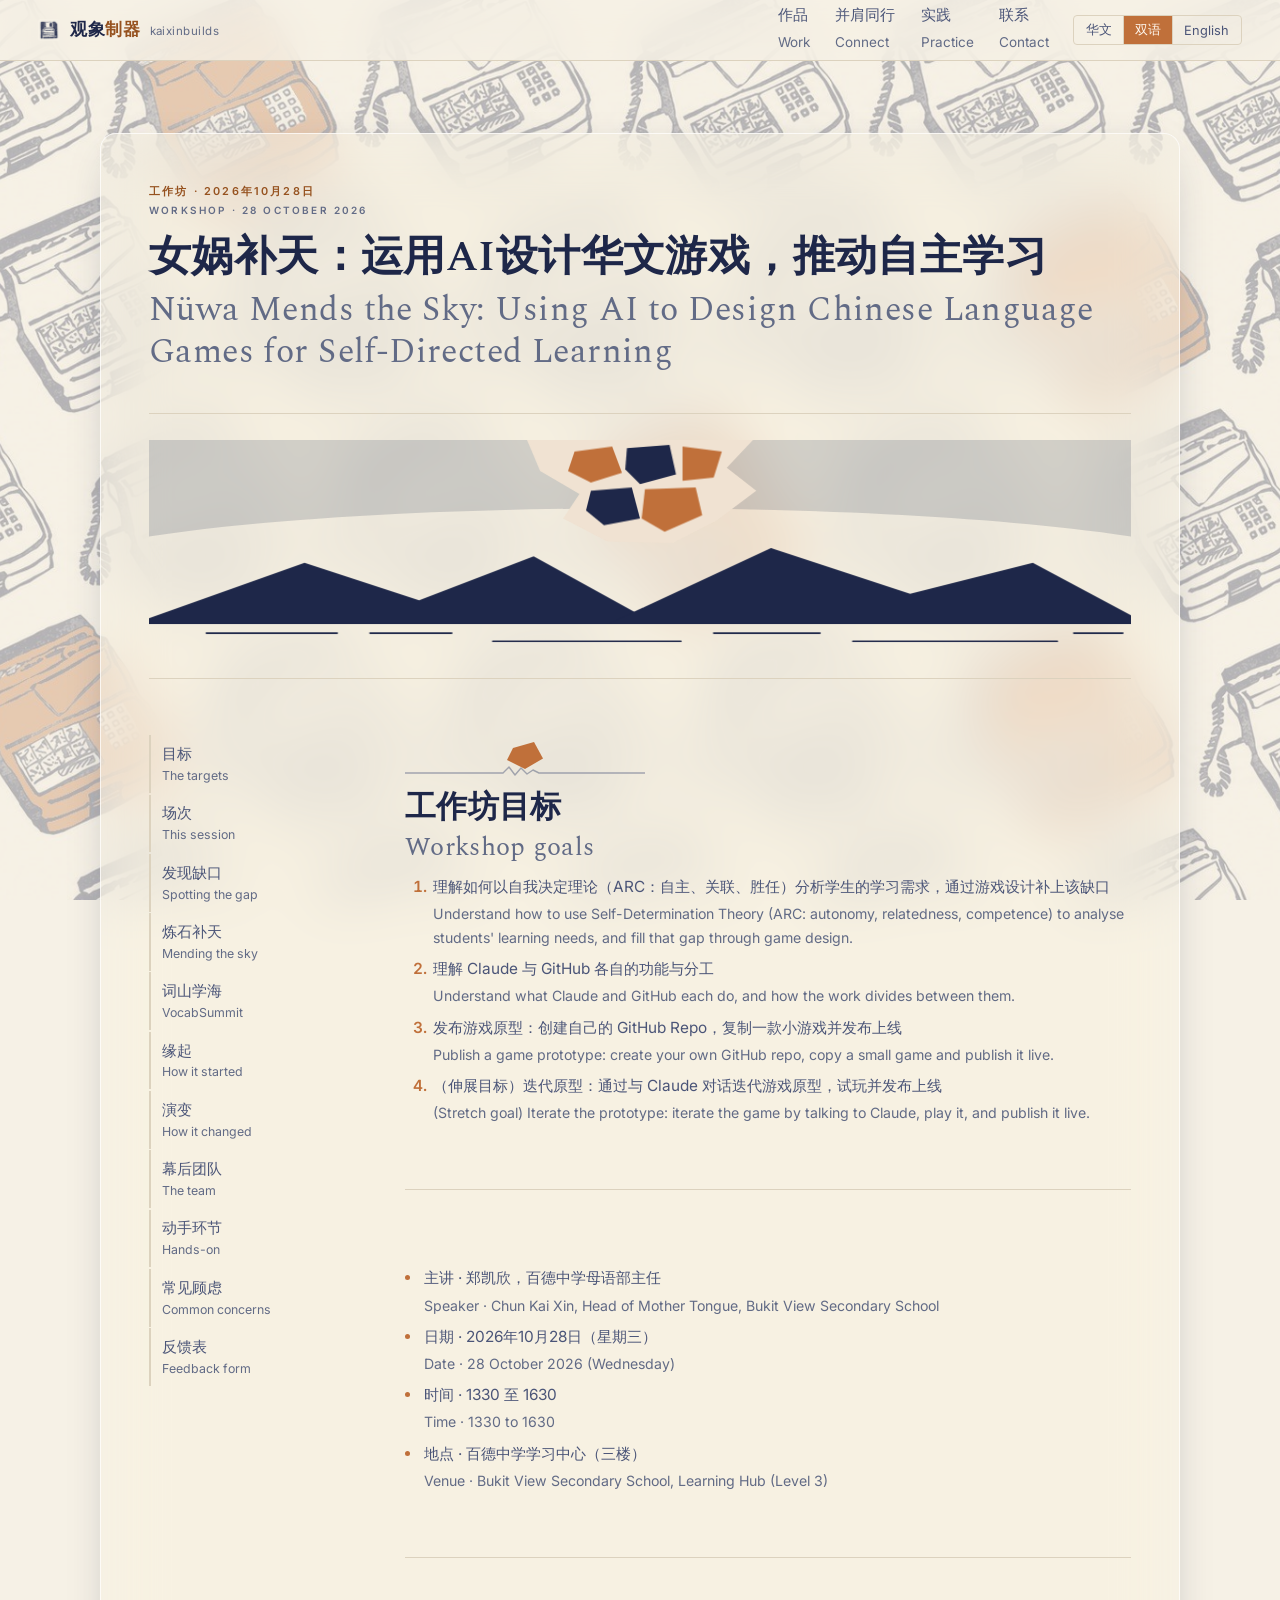
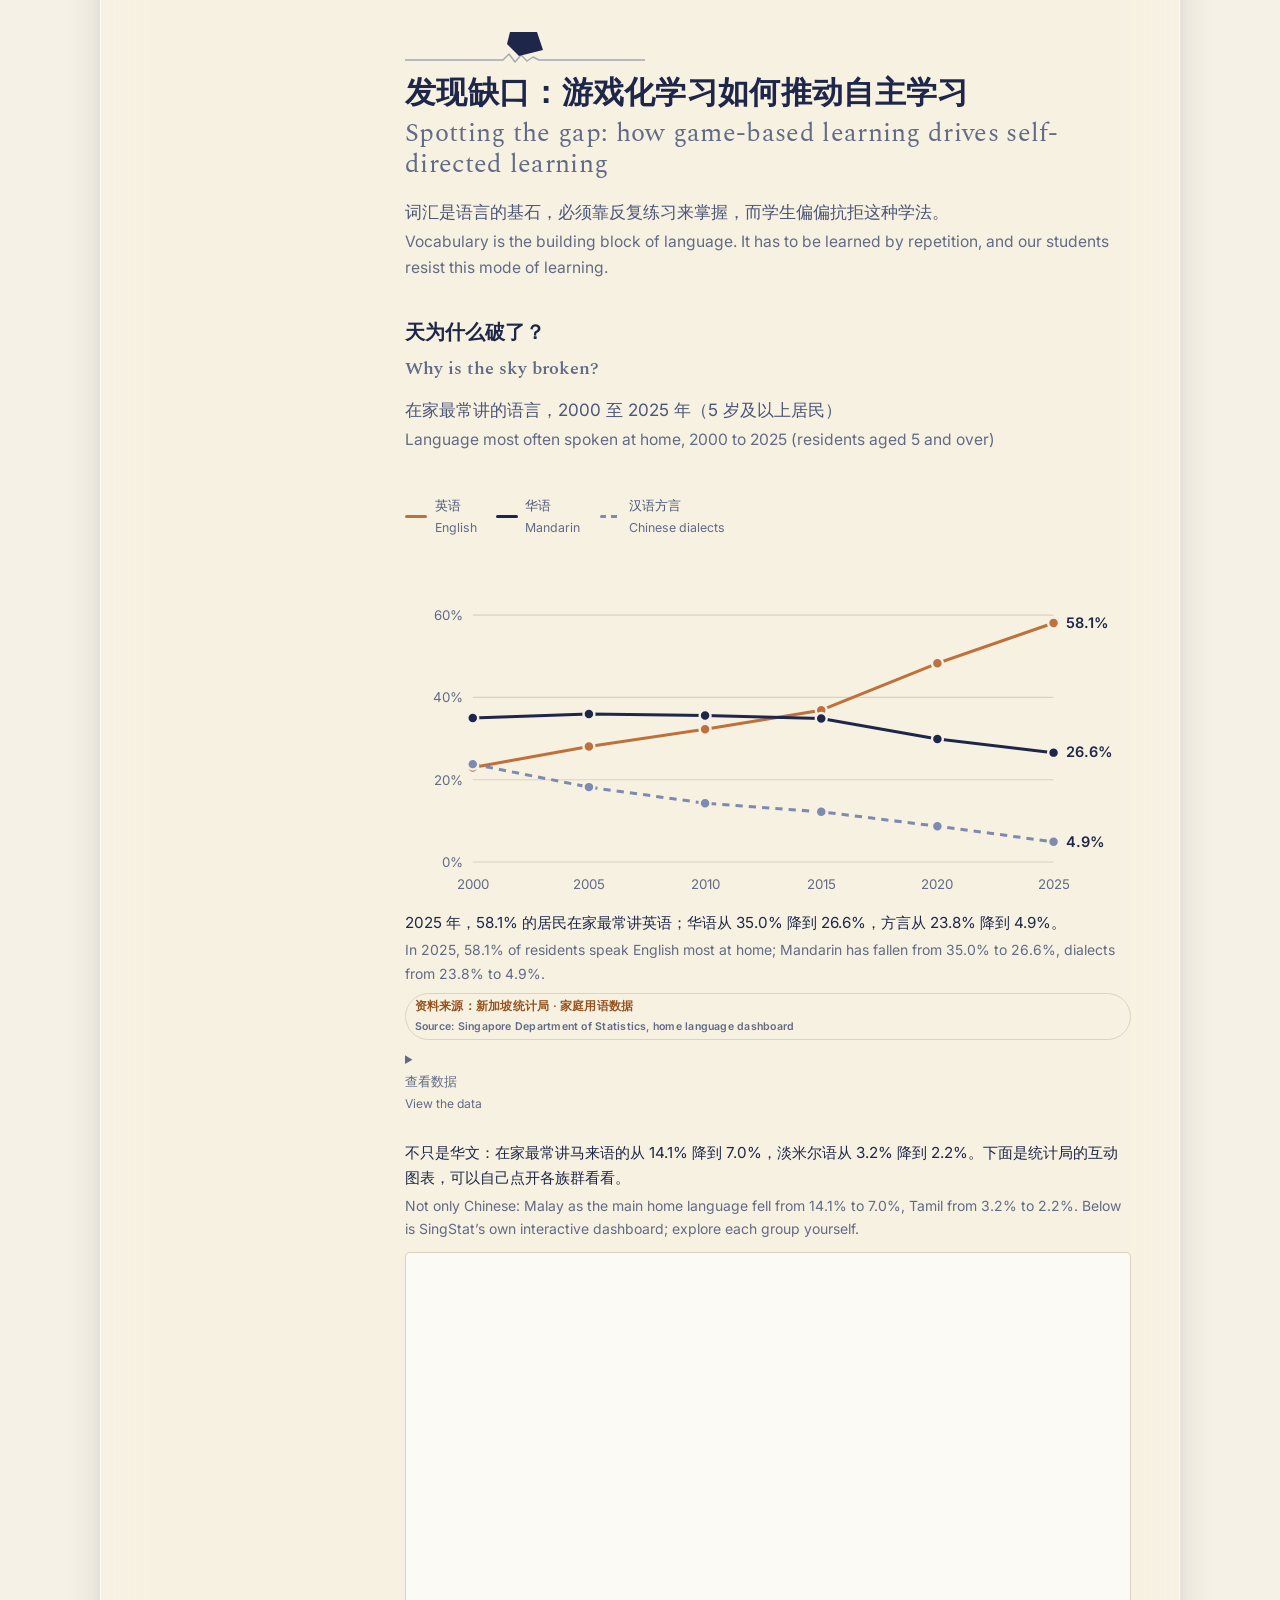
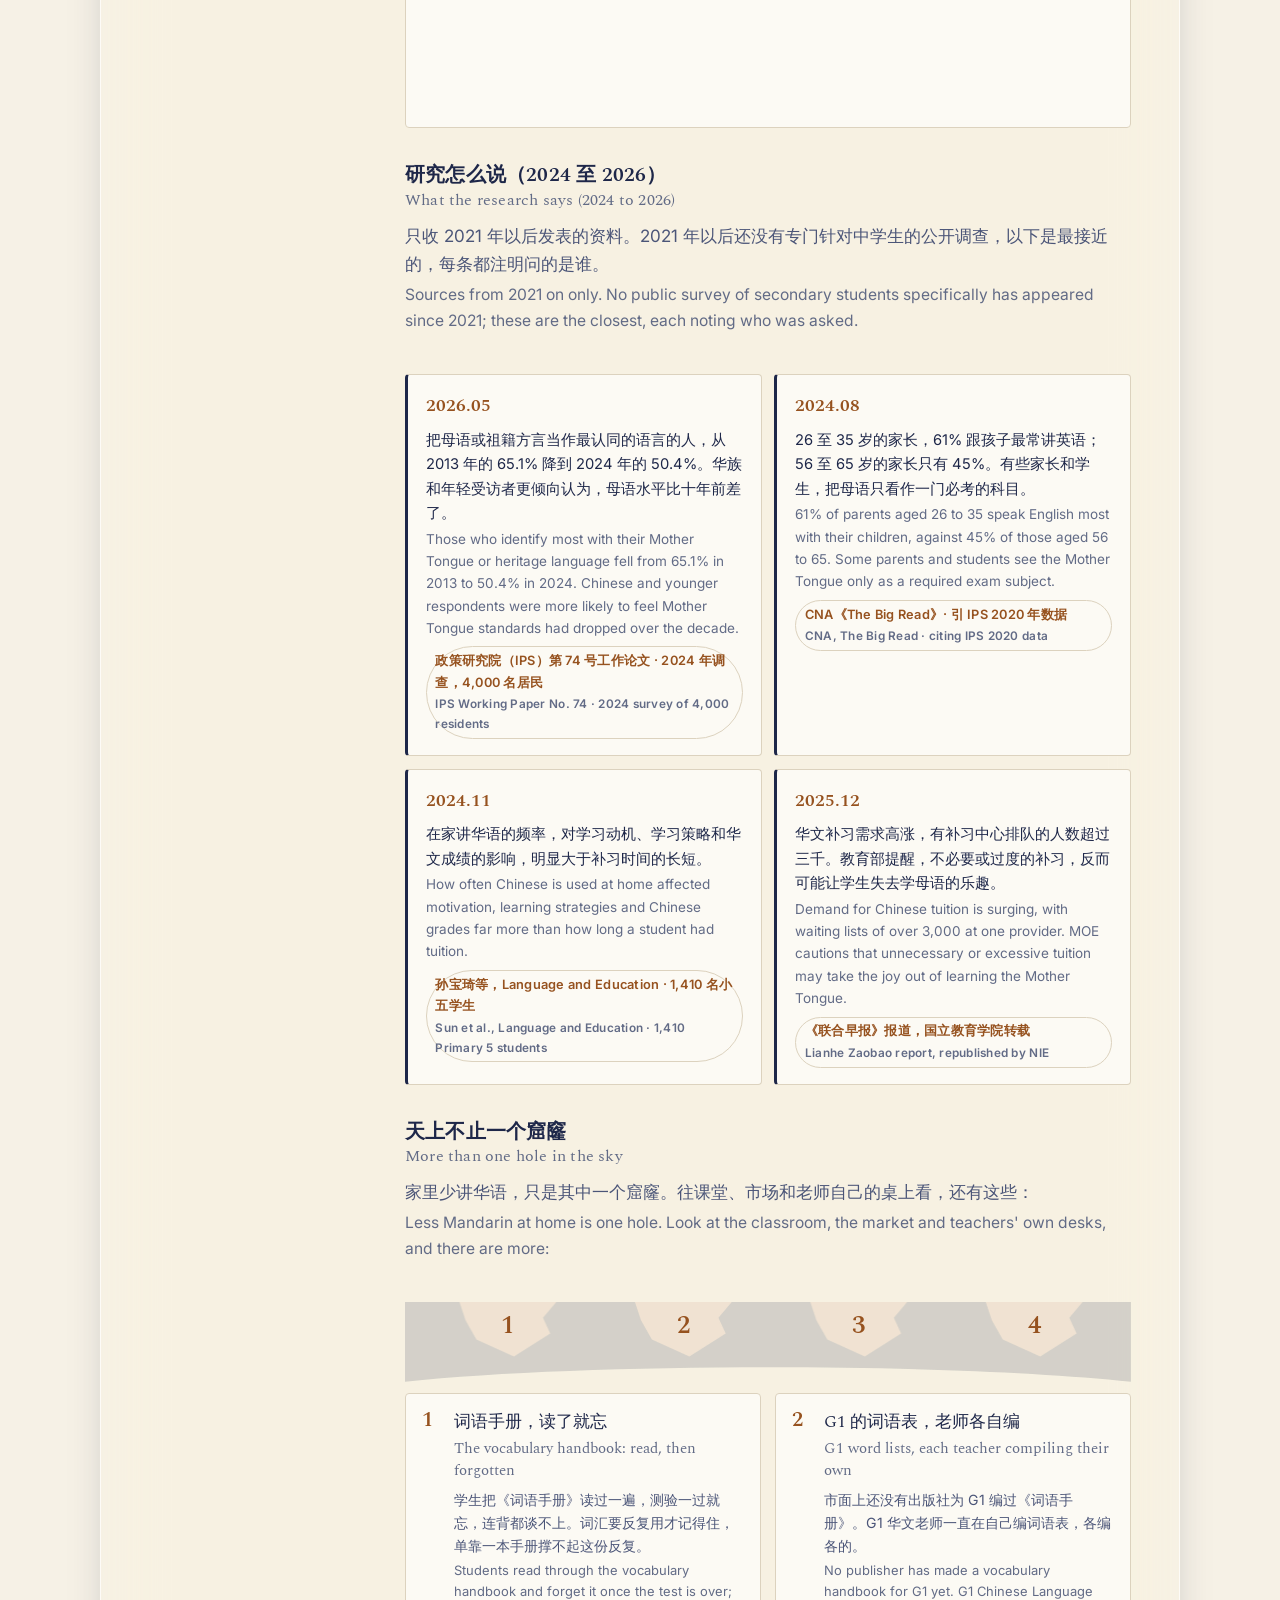
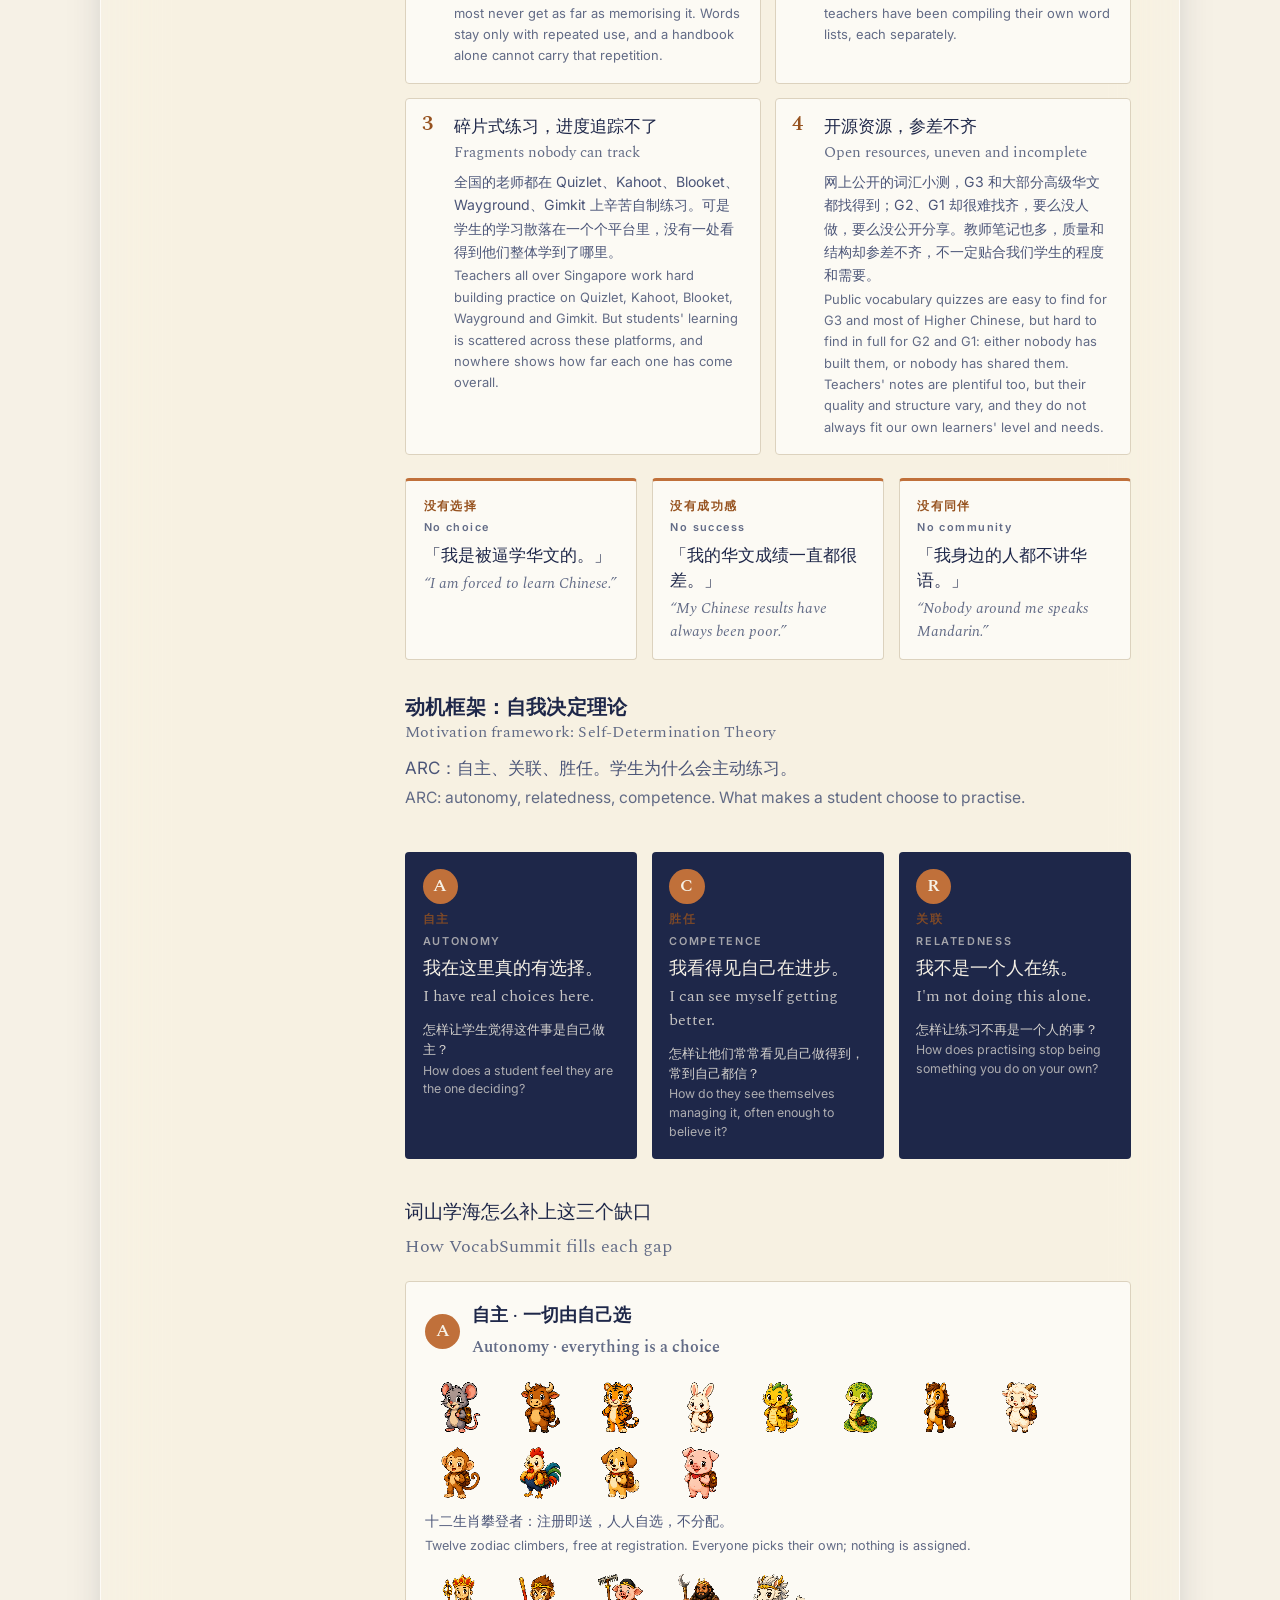
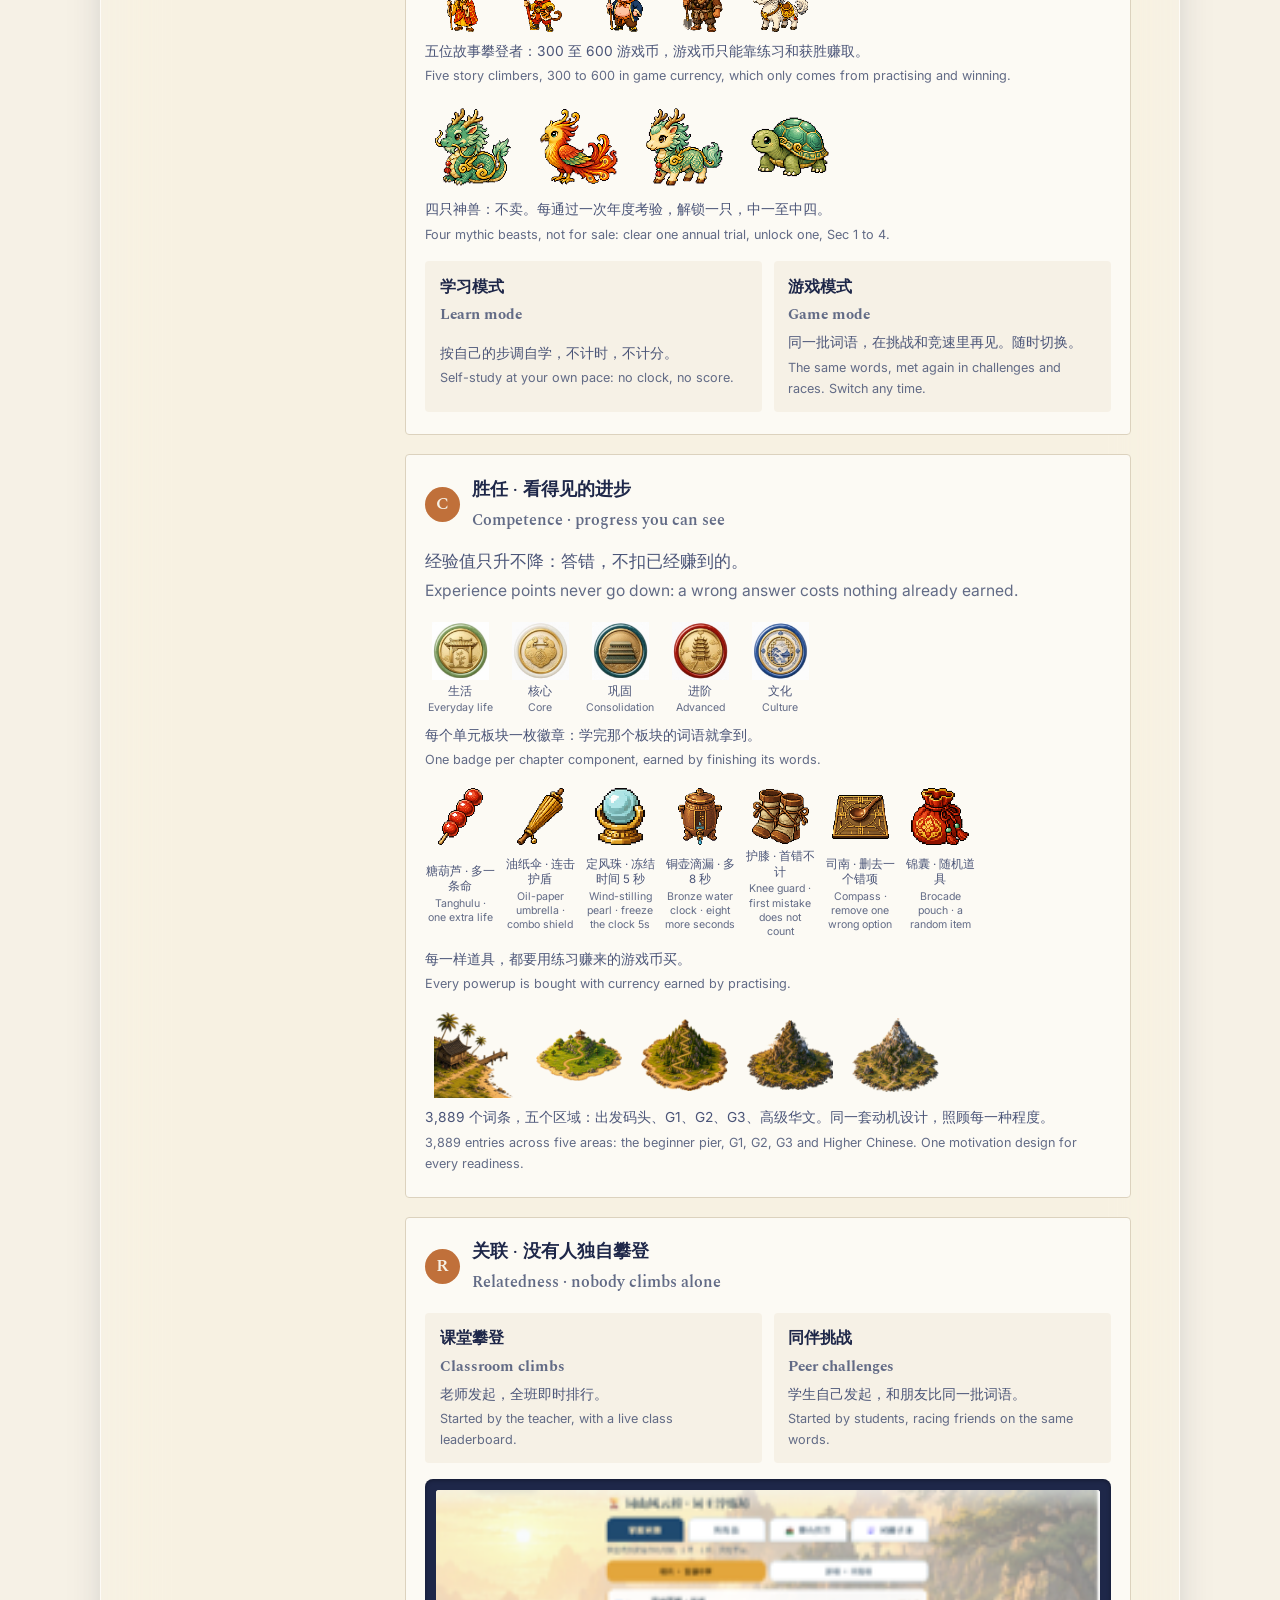
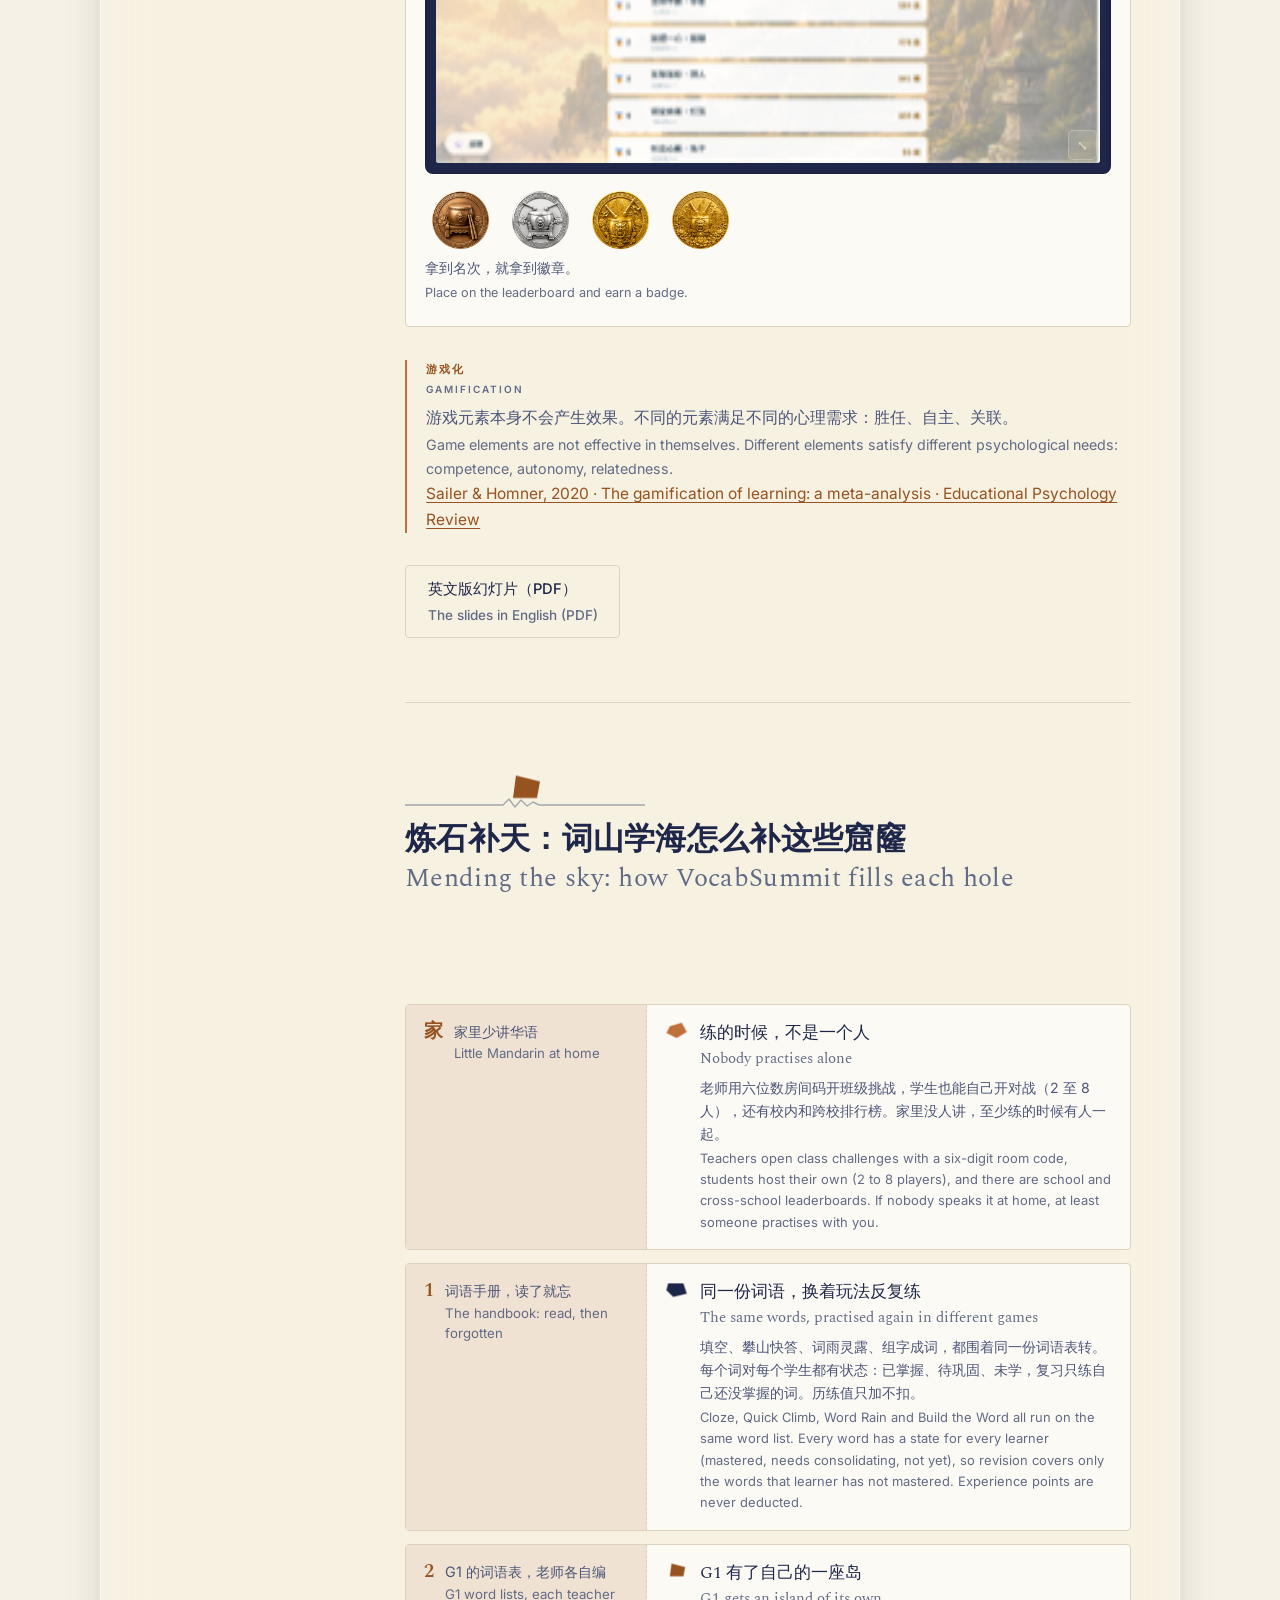
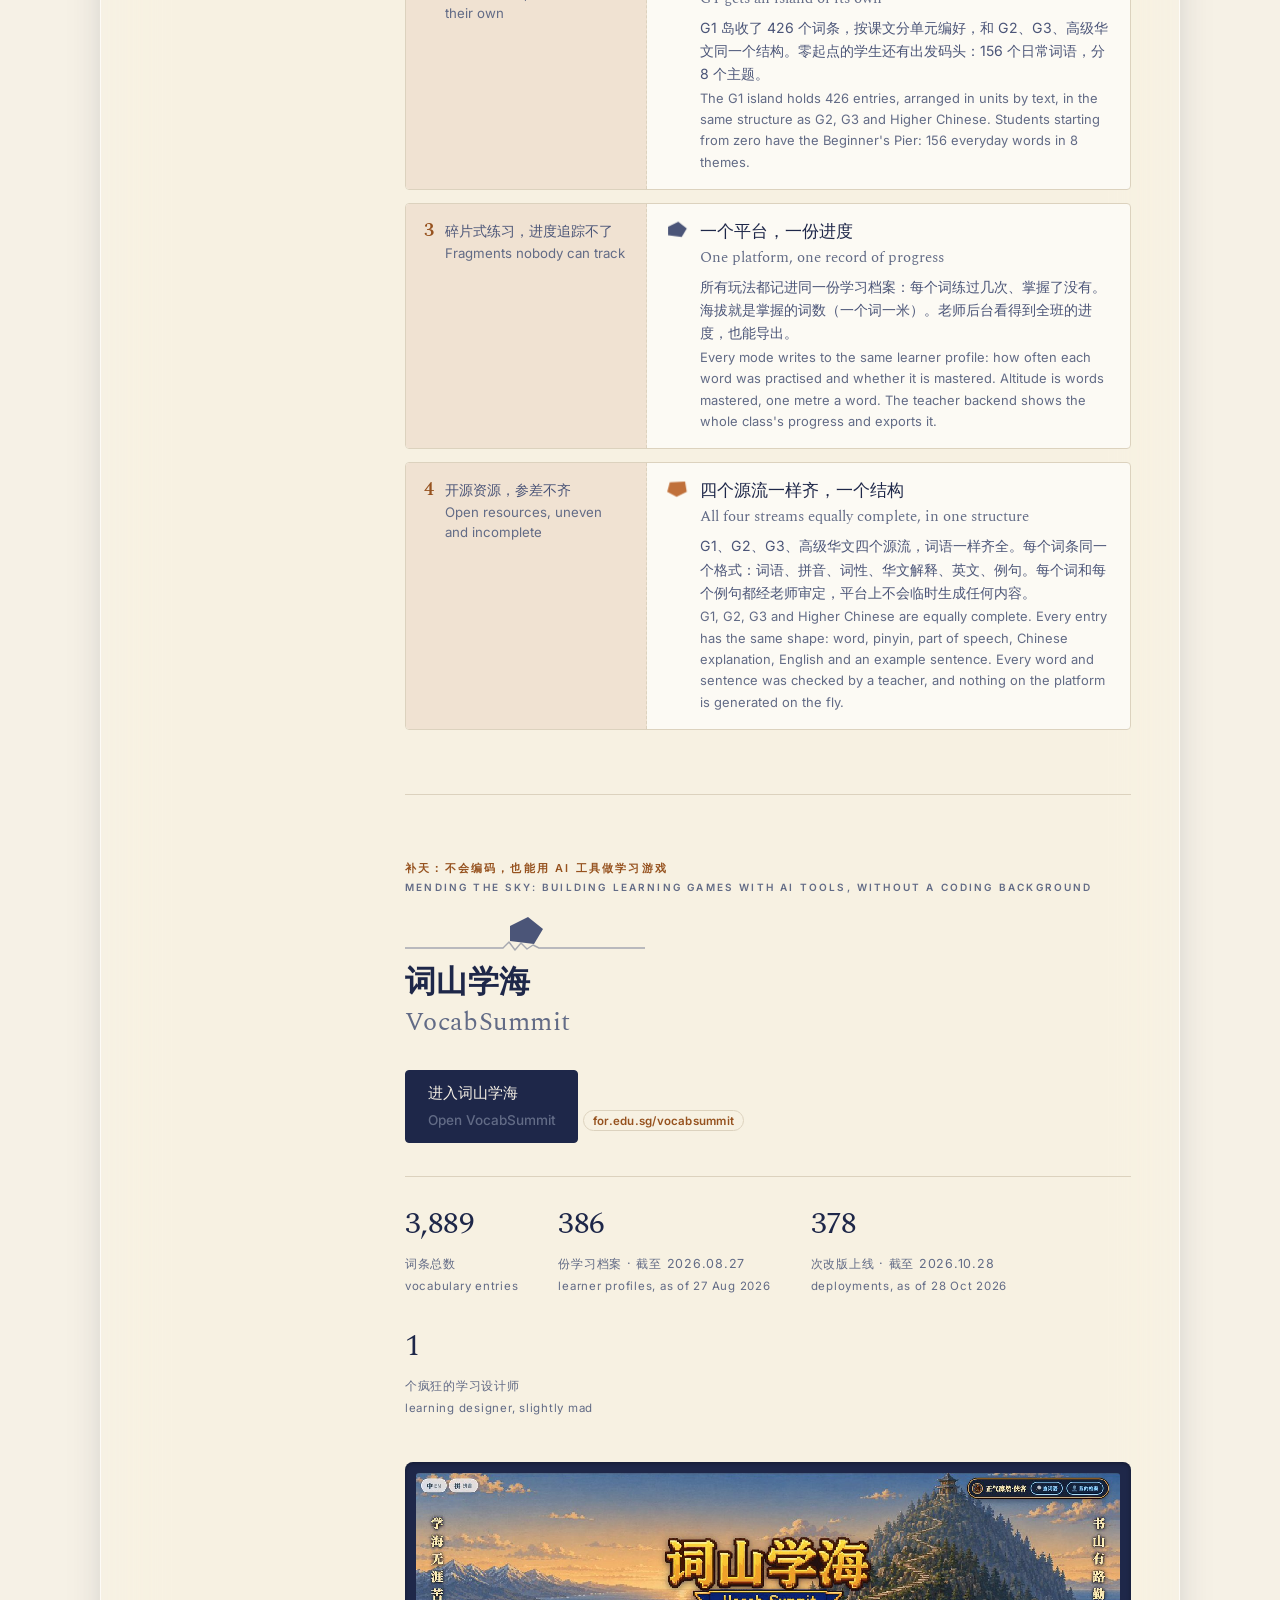
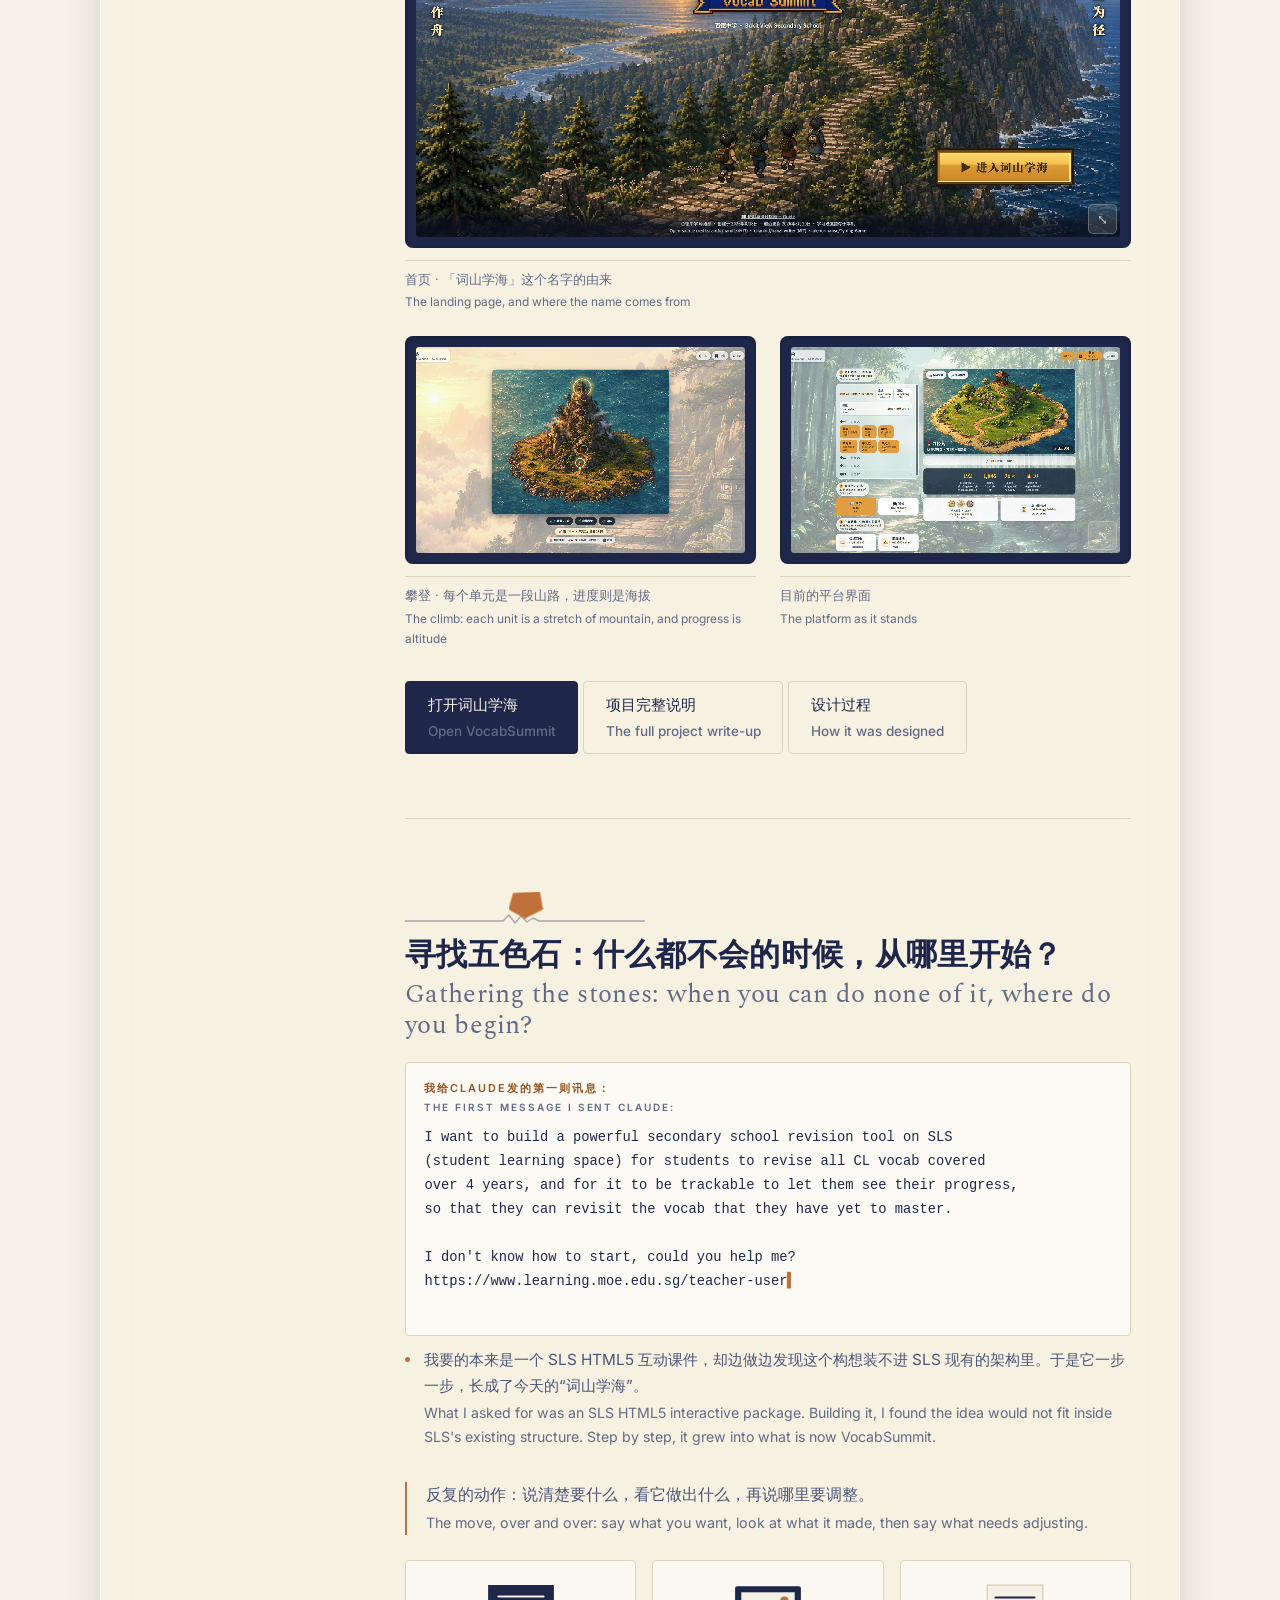
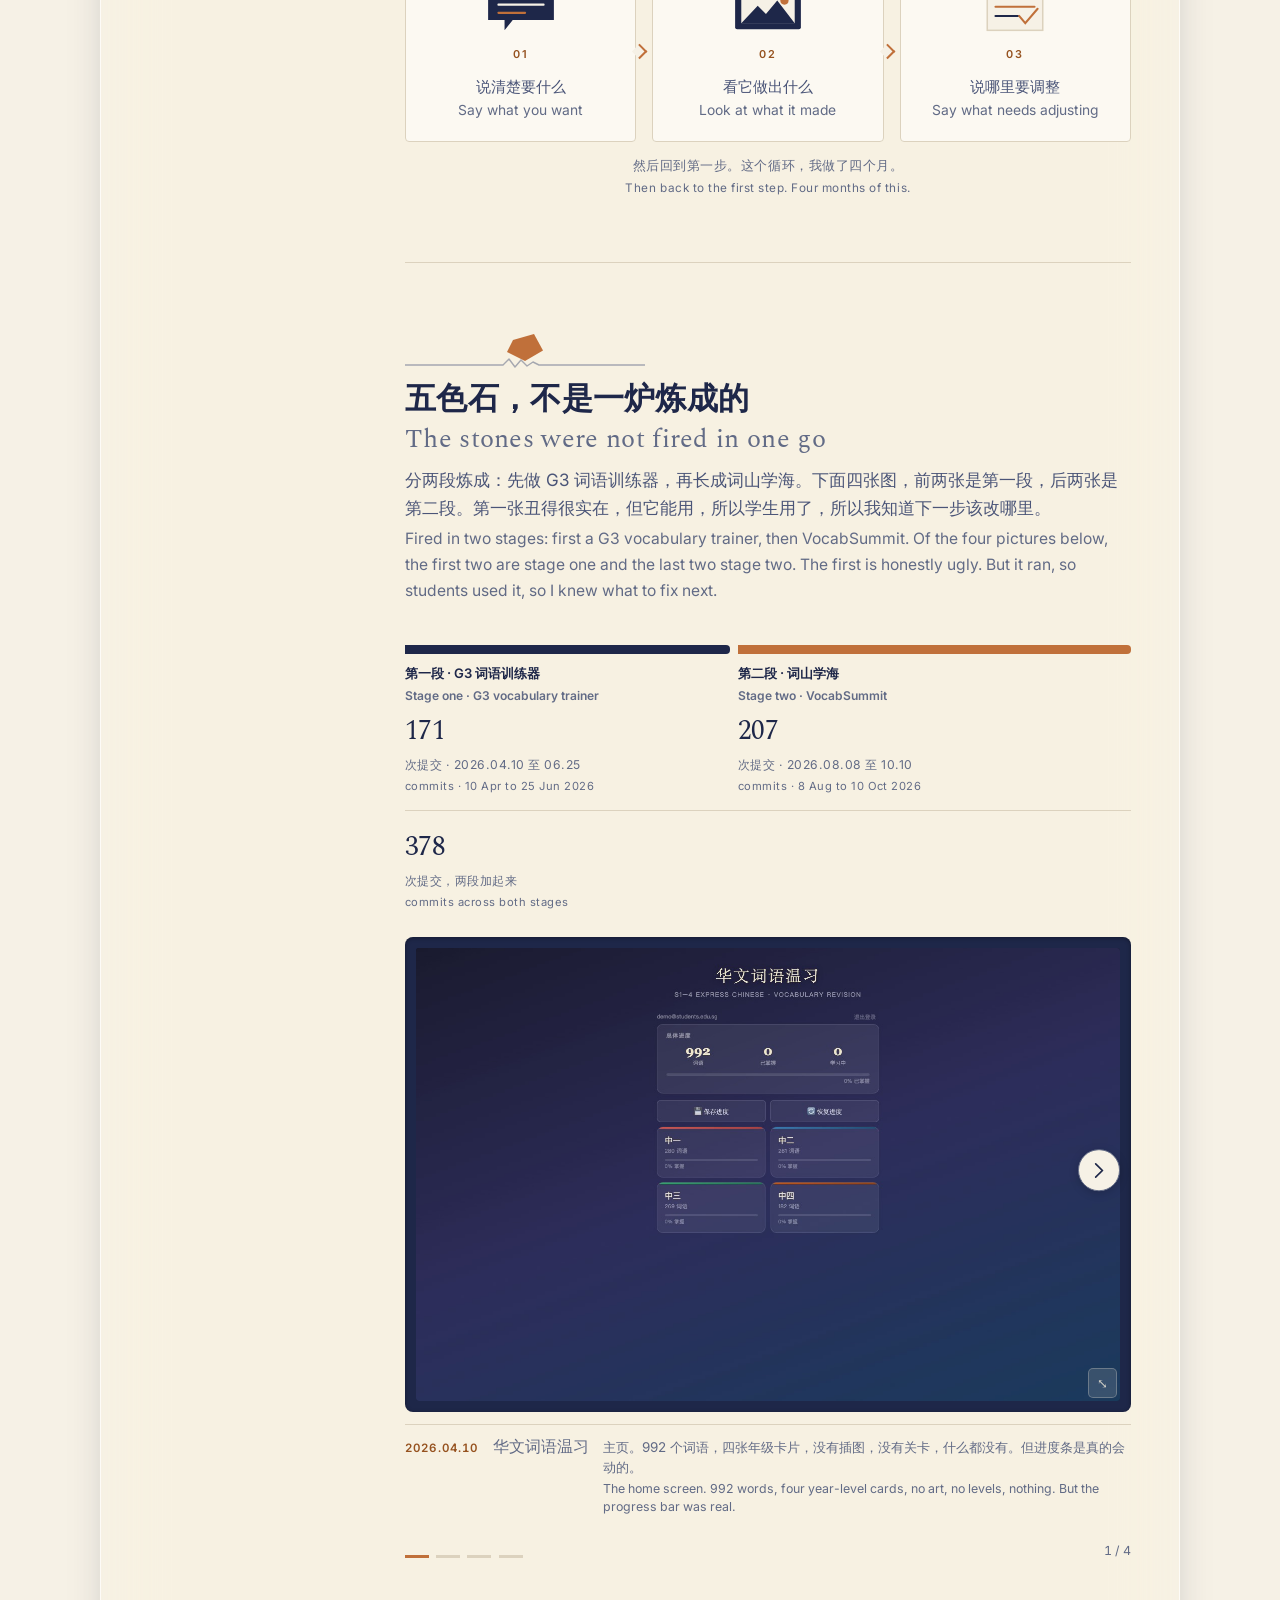
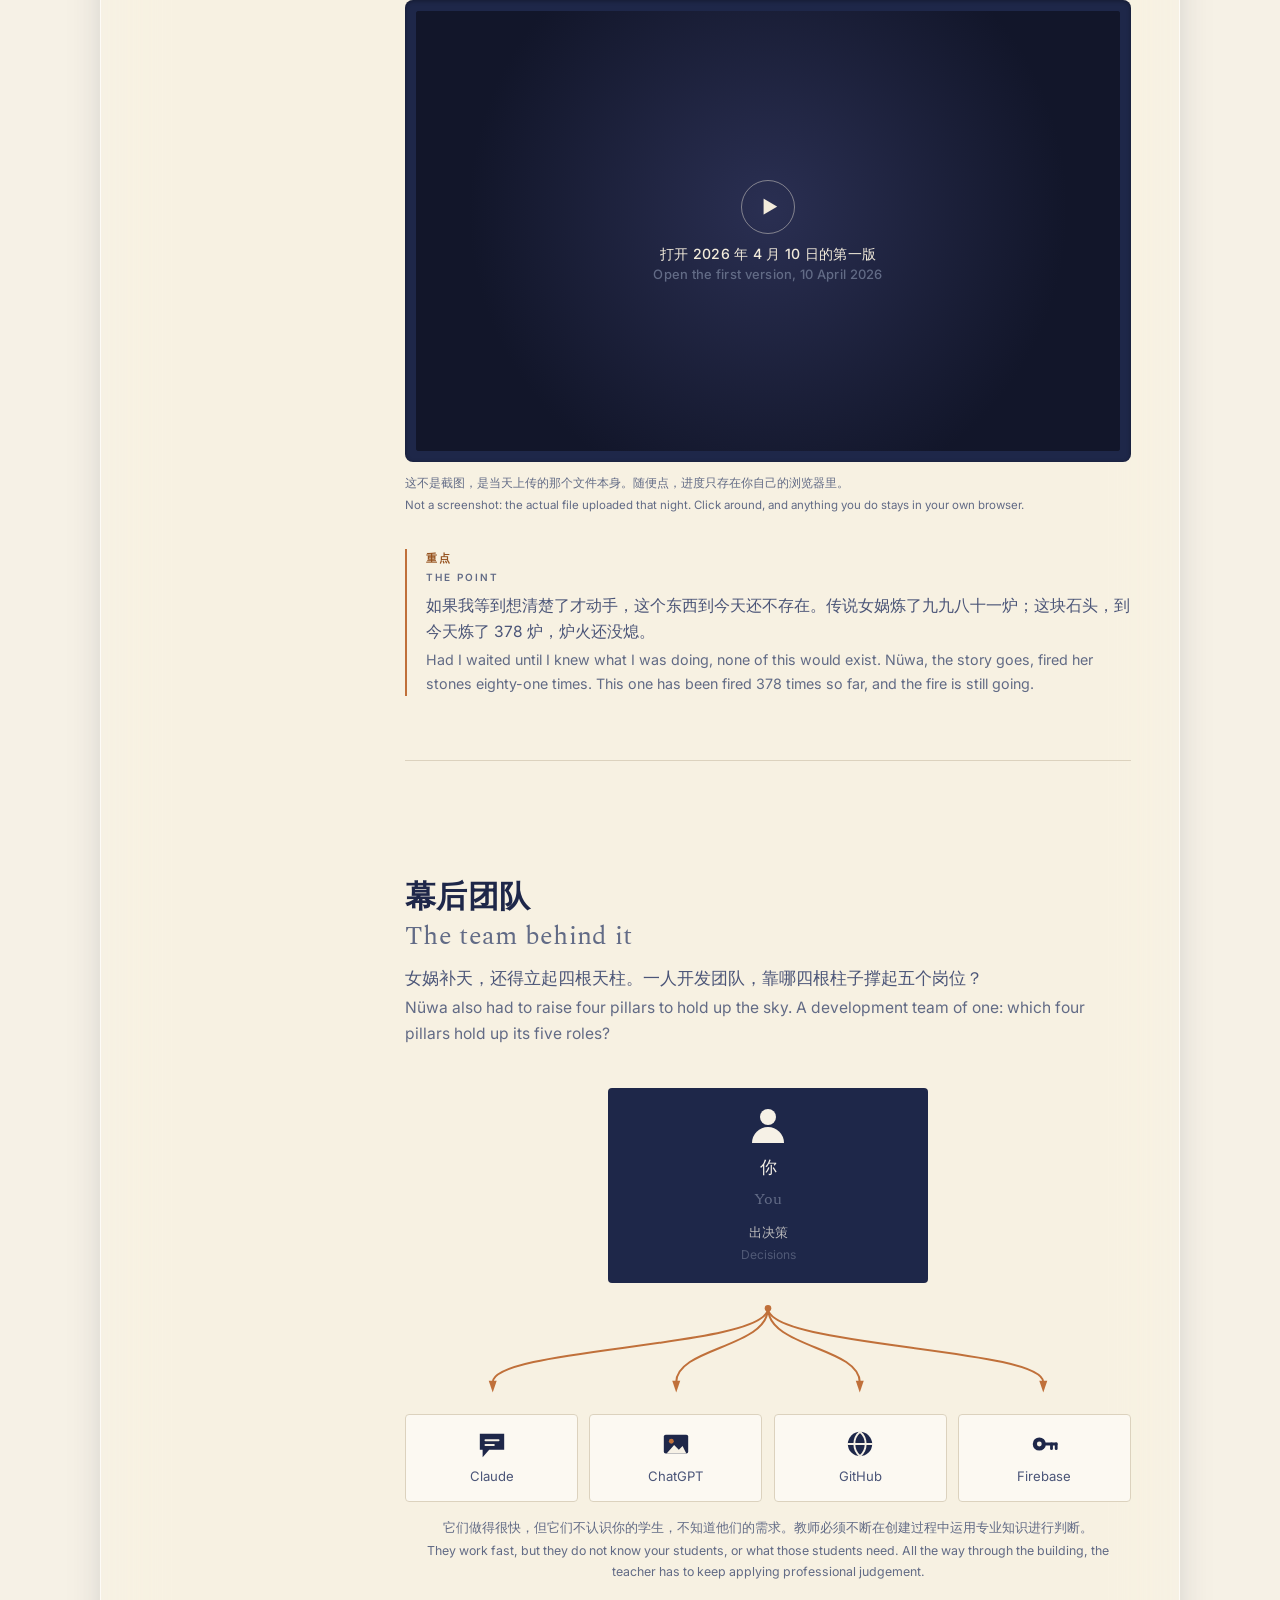
==== commit 2f46587a: "Nüwa page: dated 2024-26 research, annotated hands-on screenshots incl. GitHub and Claude sign-up Co" ====
--- a/20261028NuwaGamificationWorkshop.html
+++ b/20261028NuwaGamificationWorkshop.html
@@ -183,6 +183,31 @@
                         title="SingStat · Home Language of Residents Aged 5 Years and Over" loading="lazy" allowfullscreen></iframe>
               </div>
             </div>
+
+            <h3 class="arc-title" data-i18n="nw26.resTitle"></h3>
+            <p class="section-sub" data-i18n="nw26.resLede"></p>
+            <ul class="research">
+              <li>
+                <span class="res-date">2026.05</span>
+                <p class="res-find" data-i18n="nw26.res1F"></p>
+                <a class="tool-link" href="https://lkyspp.nus.edu.sg/docs/default-source/ips/ips-working-papers-no-74.pdf" target="_blank" rel="noopener" data-i18n="nw26.res1S"></a>
+              </li>
+              <li>
+                <span class="res-date">2024.08</span>
+                <p class="res-find" data-i18n="nw26.res2F"></p>
+                <a class="tool-link" href="https://lkyspp.nus.edu.sg/docs/default-source/ips/cna_the-big-read-is-singapore-becoming-a-monolingual-nation-and-is-that-a-boon-or-bane-for-national-identity_090824.pdf" target="_blank" rel="noopener" data-i18n="nw26.res2S"></a>
+              </li>
+              <li>
+                <span class="res-date">2024.11</span>
+                <p class="res-find" data-i18n="nw26.res3F"></p>
+                <a class="tool-link" href="https://ntu.edu.sg/nie/news-events/news/detail/nie-faculty-co-publish-two-journal-articles-in-different-journals" target="_blank" rel="noopener" data-i18n="nw26.res3S"></a>
+              </li>
+              <li>
+                <span class="res-date">2025.12</span>
+                <p class="res-find" data-i18n="nw26.res4F"></p>
+                <a class="tool-link" href="https://www.ntu.edu.sg/nie/news-events/news/detail/%E5%AE%9E%E5%86%B5%E6%8A%A5%E9%81%93-%E5%8D%8E%E6%96%87%E5%A4%96%E5%8C%85%E6%8E%A8%E9%AB%98%E8%A1%A5%E4%B9%A0%E7%83%AD%E6%BD%AE-%E5%AE%B6%E5%BA%AD%E5%8F%91%E5%8A%9B%E6%AF%8D%E8%AF%AD%E6%89%8D%E6%9C%89%E6%B8%A9%E5%BA%A6" target="_blank" rel="noopener" data-i18n="nw26.res4S"></a>
+              </li>
+            </ul>
 
             <h3 class="arc-title" data-i18n="nw26.holesTitle"></h3>
             <p class="section-sub" data-i18n="nw26.holesLede"></p>
@@ -917,6 +942,15 @@
               <span data-i18n="nlc26.s1P1"></span>
               <a class="tool-link" href="https://github.com/signup"
                  target="_blank" rel="noopener">github.com/signup</a>
+              <figure class="shot step-shot">
+                <div class="screen-bezel">
+                  <div class="screen-inner" data-missing="assets/screenshots/hands/00-github-signup.jpg">
+                    <a class="shot-full" href="assets/screenshots/hands/00-github-signup.jpg" target="_blank" rel="noopener"><img src="assets/screenshots/hands/00-github-signup.jpg" alt=""
+                         data-i18n="nw26.shotGitHub" data-i18n-attr="alt" decoding="async"></a>
+                  </div>
+                </div>
+                <figcaption data-i18n="nw26.shotGitHub"></figcaption>
+              </figure>
             </li>
             <li class="step-item">
               <span data-i18n="nw26.s1T1"></span>
@@ -924,22 +958,33 @@
                  target="_blank" rel="noopener">github.com/kaixinbuilds/VocabClimbStarter</a>
               <figure class="shot step-shot">
                 <div class="screen-bezel">
-                  <div class="screen-inner" data-missing="assets/screenshots/guide/02-use-template.jpg">
-                    <img src="assets/screenshots/guide/02-use-template.jpg" alt=""
-                         data-i18n="guide.pub1Shot" data-i18n-attr="alt" decoding="async">
+                  <div class="screen-inner" data-missing="assets/screenshots/hands/02-use-template.jpg">
+                    <a class="shot-full" href="assets/screenshots/hands/02-use-template.jpg" target="_blank" rel="noopener"><img src="assets/screenshots/hands/02-use-template.jpg" alt=""
+                         data-i18n="guide.pub1Shot" data-i18n-attr="alt" decoding="async"></a>
                   </div>
                 </div>
                 <figcaption data-i18n="guide.pub1Shot"></figcaption>
               </figure>
             </li>
-            <li data-i18n="nw26.s1T2"></li>
+            <li>
+              <span data-i18n="nw26.s1T2"></span>
+              <figure class="shot step-shot">
+                <div class="screen-bezel">
+                  <div class="screen-inner" data-missing="assets/screenshots/hands/03-new-repo-form.jpg">
+                    <a class="shot-full" href="assets/screenshots/hands/03-new-repo-form.jpg" target="_blank" rel="noopener"><img src="assets/screenshots/hands/03-new-repo-form.jpg" alt=""
+                         data-i18n="guide.pub2Shot" data-i18n-attr="alt" decoding="async"></a>
+                  </div>
+                </div>
+                <figcaption data-i18n="guide.pub2Shot"></figcaption>
+              </figure>
+            </li>
             <li>
               <span data-i18n="nlc26.s1P5"></span>
               <figure class="shot step-shot">
                 <div class="screen-bezel">
-                  <div class="screen-inner" data-missing="assets/screenshots/guide/04-settings-pages.jpg">
-                    <img src="assets/screenshots/guide/04-settings-pages.jpg" alt=""
-                         data-i18n="guide.pub3Shot" data-i18n-attr="alt" decoding="async">
+                  <div class="screen-inner" data-missing="assets/screenshots/hands/04-settings-pages.jpg">
+                    <a class="shot-full" href="assets/screenshots/hands/04-settings-pages.jpg" target="_blank" rel="noopener"><img src="assets/screenshots/hands/04-settings-pages.jpg" alt=""
+                         data-i18n="guide.pub3Shot" data-i18n-attr="alt" decoding="async"></a>
                   </div>
                 </div>
                 <figcaption data-i18n="guide.pub3Shot"></figcaption>
@@ -952,9 +997,40 @@
           <h3 data-i18n="nlc26.s2Title"></h3>
           <p class="loop-cycle" data-i18n="nlc26.s2Cycle"></p>
           <ul class="loop-points">
-            <li data-i18n="nw26.s2Zip"></li>
+            <li>
+              <span data-i18n="nw26.s2Zip"></span>
+              <figure class="shot step-shot">
+                <div class="screen-bezel">
+                  <div class="screen-inner" data-missing="assets/screenshots/hands/05-download-zip.jpg">
+                    <a class="shot-full" href="assets/screenshots/hands/05-download-zip.jpg" target="_blank" rel="noopener"><img src="assets/screenshots/hands/05-download-zip.jpg" alt=""
+                         data-i18n="guide.words1Shot" data-i18n-attr="alt" decoding="async"></a>
+                  </div>
+                </div>
+                <figcaption data-i18n="guide.words1Shot"></figcaption>
+              </figure>
+            </li>
             <li data-i18n="nlc26.s2P1"></li>
-            <li data-i18n="nlc26.s2P2"></li>
+            <li>
+              <span data-i18n="nlc26.s2P2"></span>
+              <figure class="shot step-shot">
+                <div class="screen-bezel">
+                  <div class="screen-inner" data-missing="assets/screenshots/hands/00-claude-login.jpg">
+                    <a class="shot-full" href="assets/screenshots/hands/00-claude-login.jpg" target="_blank" rel="noopener"><img src="assets/screenshots/hands/00-claude-login.jpg" alt=""
+                         data-i18n="nw26.shotClaude" data-i18n-attr="alt" decoding="async"></a>
+                  </div>
+                </div>
+                <figcaption data-i18n="nw26.shotClaude"></figcaption>
+              </figure>
+              <figure class="shot step-shot">
+                <div class="screen-bezel">
+                  <div class="screen-inner" data-missing="assets/screenshots/hands/06-claude-new-project.jpg">
+                    <a class="shot-full" href="assets/screenshots/hands/06-claude-new-project.jpg" target="_blank" rel="noopener"><img src="assets/screenshots/hands/06-claude-new-project.jpg" alt=""
+                         data-i18n="guide.words3Shot" data-i18n-attr="alt" decoding="async"></a>
+                  </div>
+                </div>
+                <figcaption data-i18n="guide.words3Shot"></figcaption>
+              </figure>
+            </li>
           </ul>
 
           <div class="copy-block">
@@ -975,7 +1051,27 @@
 
           <ul class="loop-points">
             <li data-i18n="nlc26.s2P3"></li>
-            <li data-i18n="nlc26.s2P4"></li>
+            <li>
+              <span data-i18n="nlc26.s2P4"></span>
+              <figure class="shot step-shot">
+                <div class="screen-bezel">
+                  <div class="screen-inner" data-missing="assets/screenshots/hands/07-file-pencil.jpg">
+                    <a class="shot-full" href="assets/screenshots/hands/07-file-pencil.jpg" target="_blank" rel="noopener"><img src="assets/screenshots/hands/07-file-pencil.jpg" alt=""
+                         data-i18n="guide.words5Shot" data-i18n-attr="alt" decoding="async"></a>
+                  </div>
+                </div>
+                <figcaption data-i18n="guide.words5Shot"></figcaption>
+              </figure>
+              <figure class="shot step-shot">
+                <div class="screen-bezel">
+                  <div class="screen-inner" data-missing="assets/screenshots/hands/08-edit-commit.jpg">
+                    <a class="shot-full" href="assets/screenshots/hands/08-edit-commit.jpg" target="_blank" rel="noopener"><img src="assets/screenshots/hands/08-edit-commit.jpg" alt=""
+                         data-i18n="guide.words6Shot" data-i18n-attr="alt" decoding="async"></a>
+                  </div>
+                </div>
+                <figcaption data-i18n="guide.words6Shot"></figcaption>
+              </figure>
+            </li>
           </ul>
         </li>
         <li>
@@ -1032,16 +1128,16 @@
                   <div class="stuck-shots">
                   <figure class="shot">
                     <div class="screen-bezel">
-                      <div class="screen-inner" data-missing="assets/screenshots/guide/04-settings-pages.jpg">
-                        <img src="assets/screenshots/guide/04-settings-pages.jpg" alt="" data-i18n="guide.pub3Shot" data-i18n-attr="alt" loading="lazy" decoding="async">
+                      <div class="screen-inner" data-missing="assets/screenshots/hands/04-settings-pages.jpg">
+                        <a class="shot-full" href="assets/screenshots/hands/04-settings-pages.jpg" target="_blank" rel="noopener"><img src="assets/screenshots/hands/04-settings-pages.jpg" alt="" data-i18n="guide.pub3Shot" data-i18n-attr="alt" loading="lazy" decoding="async"></a>
                       </div>
                     </div>
                     <figcaption data-i18n="guide.pub3Shot"></figcaption>
                   </figure>
                   <figure class="shot">
                     <div class="screen-bezel">
-                      <div class="screen-inner" data-missing="assets/screenshots/guide/09-actions.jpg">
-                        <img src="assets/screenshots/guide/09-actions.jpg" alt="" data-i18n="guide.fix3Shot" data-i18n-attr="alt" loading="lazy" decoding="async">
+                      <div class="screen-inner" data-missing="assets/screenshots/hands/09-actions.jpg">
+                        <a class="shot-full" href="assets/screenshots/hands/09-actions.jpg" target="_blank" rel="noopener"><img src="assets/screenshots/hands/09-actions.jpg" alt="" data-i18n="guide.fix3Shot" data-i18n-attr="alt" loading="lazy" decoding="async"></a>
                       </div>
                     </div>
                     <figcaption data-i18n="guide.fix3Shot"></figcaption>
@@ -1058,16 +1154,16 @@
                   <div class="stuck-shots">
                   <figure class="shot">
                     <div class="screen-bezel">
-                      <div class="screen-inner" data-missing="assets/screenshots/guide/10-history.jpg">
-                        <img src="assets/screenshots/guide/10-history.jpg" alt="" data-i18n="guide.back1Shot" data-i18n-attr="alt" loading="lazy" decoding="async">
+                      <div class="screen-inner" data-missing="assets/screenshots/hands/10-history.jpg">
+                        <a class="shot-full" href="assets/screenshots/hands/10-history.jpg" target="_blank" rel="noopener"><img src="assets/screenshots/hands/10-history.jpg" alt="" data-i18n="guide.back1Shot" data-i18n-attr="alt" loading="lazy" decoding="async"></a>
                       </div>
                     </div>
                     <figcaption data-i18n="guide.back1Shot"></figcaption>
                   </figure>
                   <figure class="shot">
                     <div class="screen-bezel">
-                      <div class="screen-inner" data-missing="assets/screenshots/guide/11-old-version.jpg">
-                        <img src="assets/screenshots/guide/11-old-version.jpg" alt="" data-i18n="guide.back2Shot" data-i18n-attr="alt" loading="lazy" decoding="async">
+                      <div class="screen-inner" data-missing="assets/screenshots/hands/11-old-version.jpg">
+                        <a class="shot-full" href="assets/screenshots/hands/11-old-version.jpg" target="_blank" rel="noopener"><img src="assets/screenshots/hands/11-old-version.jpg" alt="" data-i18n="guide.back2Shot" data-i18n-attr="alt" loading="lazy" decoding="async"></a>
                       </div>
                     </div>
                     <figcaption data-i18n="guide.back2Shot"></figcaption>
--- a/style.css
+++ b/style.css
@@ -1590,3 +1590,20 @@
   .mend-map li { grid-template-columns: 1fr; }
   .mend-hole { border-right: 0; border-bottom: 1px dashed var(--rule); }
 }
+
+/* Recent research, each card dated first so the year is never in doubt. */
+.research { list-style: none; margin: 1.2rem 0 0; padding: 0; display: grid; gap: .8rem; grid-template-columns: repeat(2, minmax(0, 1fr)); }
+@media (max-width: 700px) { .research { grid-template-columns: 1fr; } }
+.research li { display: grid; gap: .45rem; align-content: start; padding: 1rem 1.1rem; background: var(--card); border: 1px solid var(--rule); border-left: 3px solid var(--ink); border-radius: var(--radius); }
+.res-date { font-family: var(--font-serif); font-size: 1.1rem; font-weight: 600; font-variant-numeric: tabular-nums; color: var(--ochre-deep); }
+.res-find { margin: 0; font-size: .92rem; line-height: 1.65; color: var(--ink); }
+.research .tool-link { font-size: .8rem; }
+
+/* Nüwa hands-on: the annotated screenshots at the full column width, one
+   to a row, so every red ring is readable on a projector and a laptop. */
+#nuwa #hands-on .step-shot { max-width: none; margin: .9rem 0 .4rem; }
+#nuwa #hands-on .stuck-shots { grid-template-columns: 1fr; }
+#nuwa #hands-on .step-shot figcaption, #nuwa #hands-on .stuck-shots figcaption { font-size: .82rem; }
+.research li { min-width: 0; }
+.research .tool-link { white-space: normal; overflow-wrap: anywhere; }
+#nuwa #hands-on a.shot-full { display: block; cursor: zoom-in; }
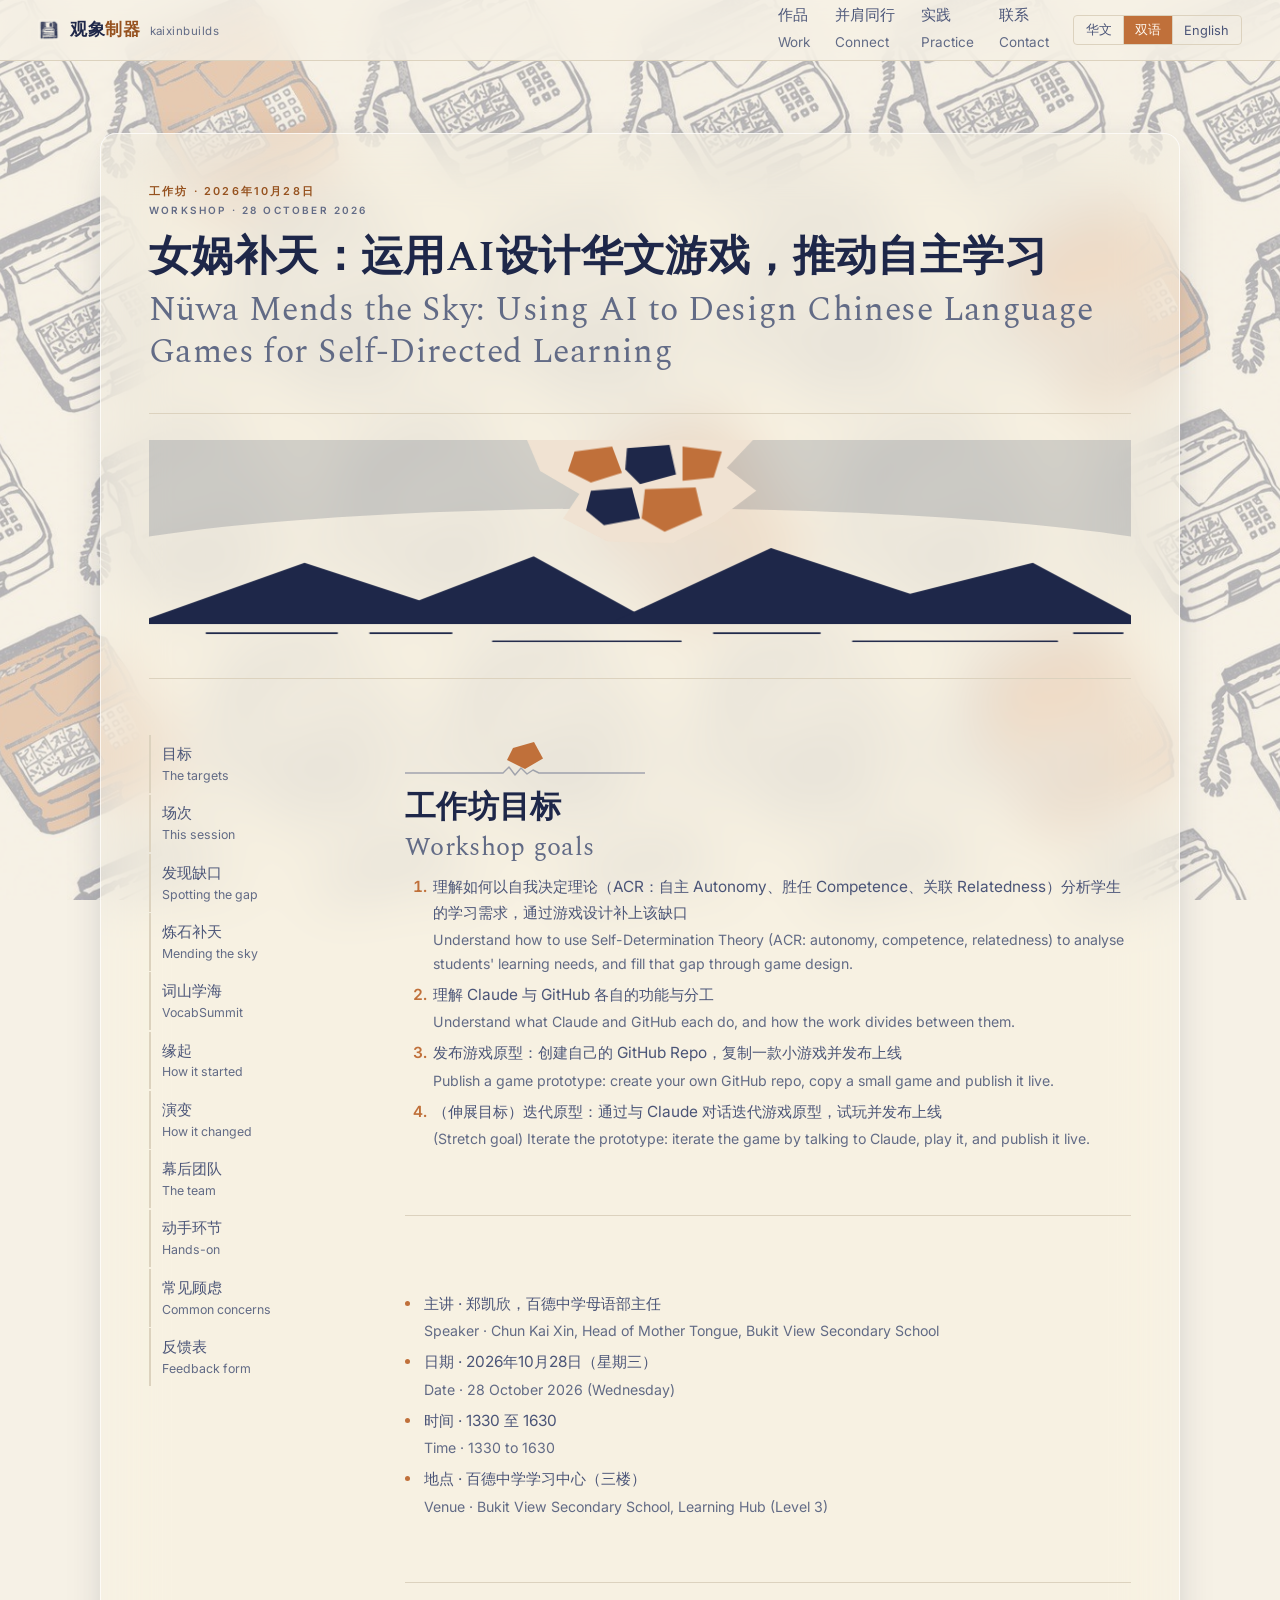
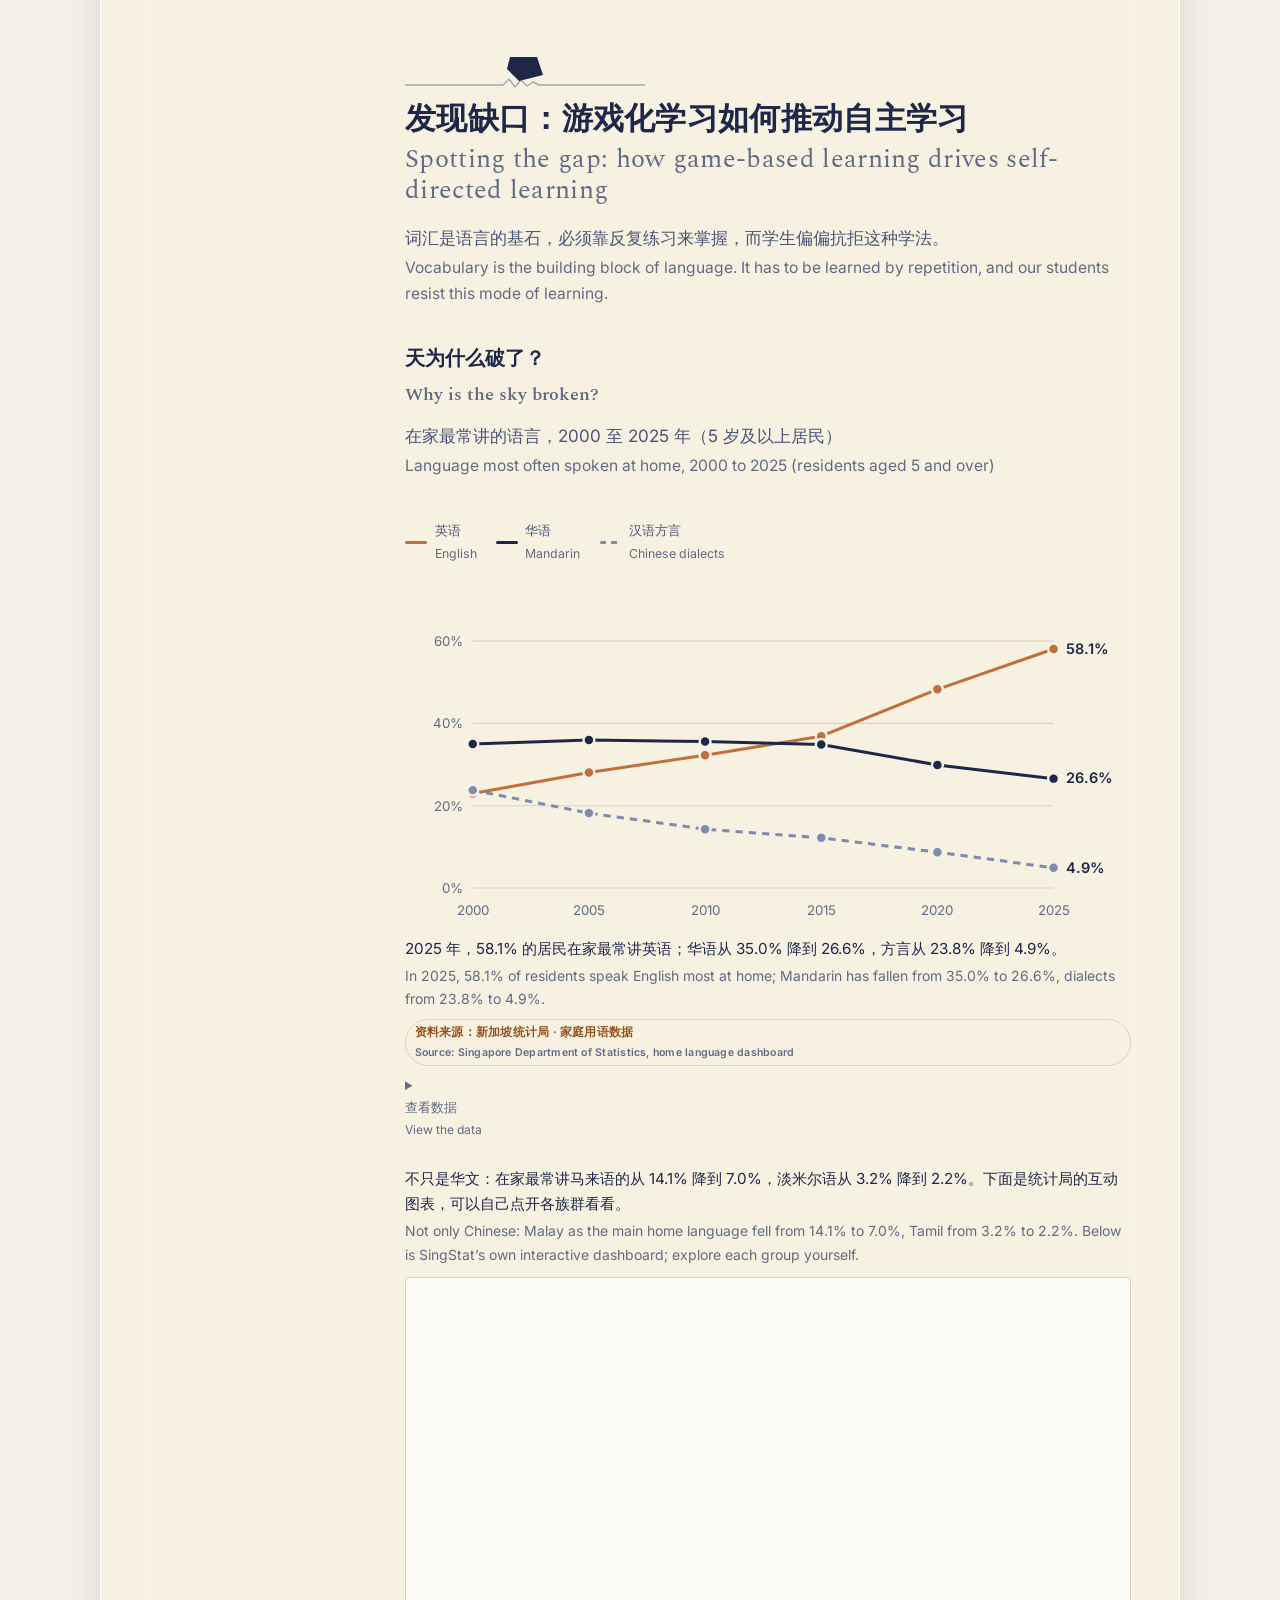
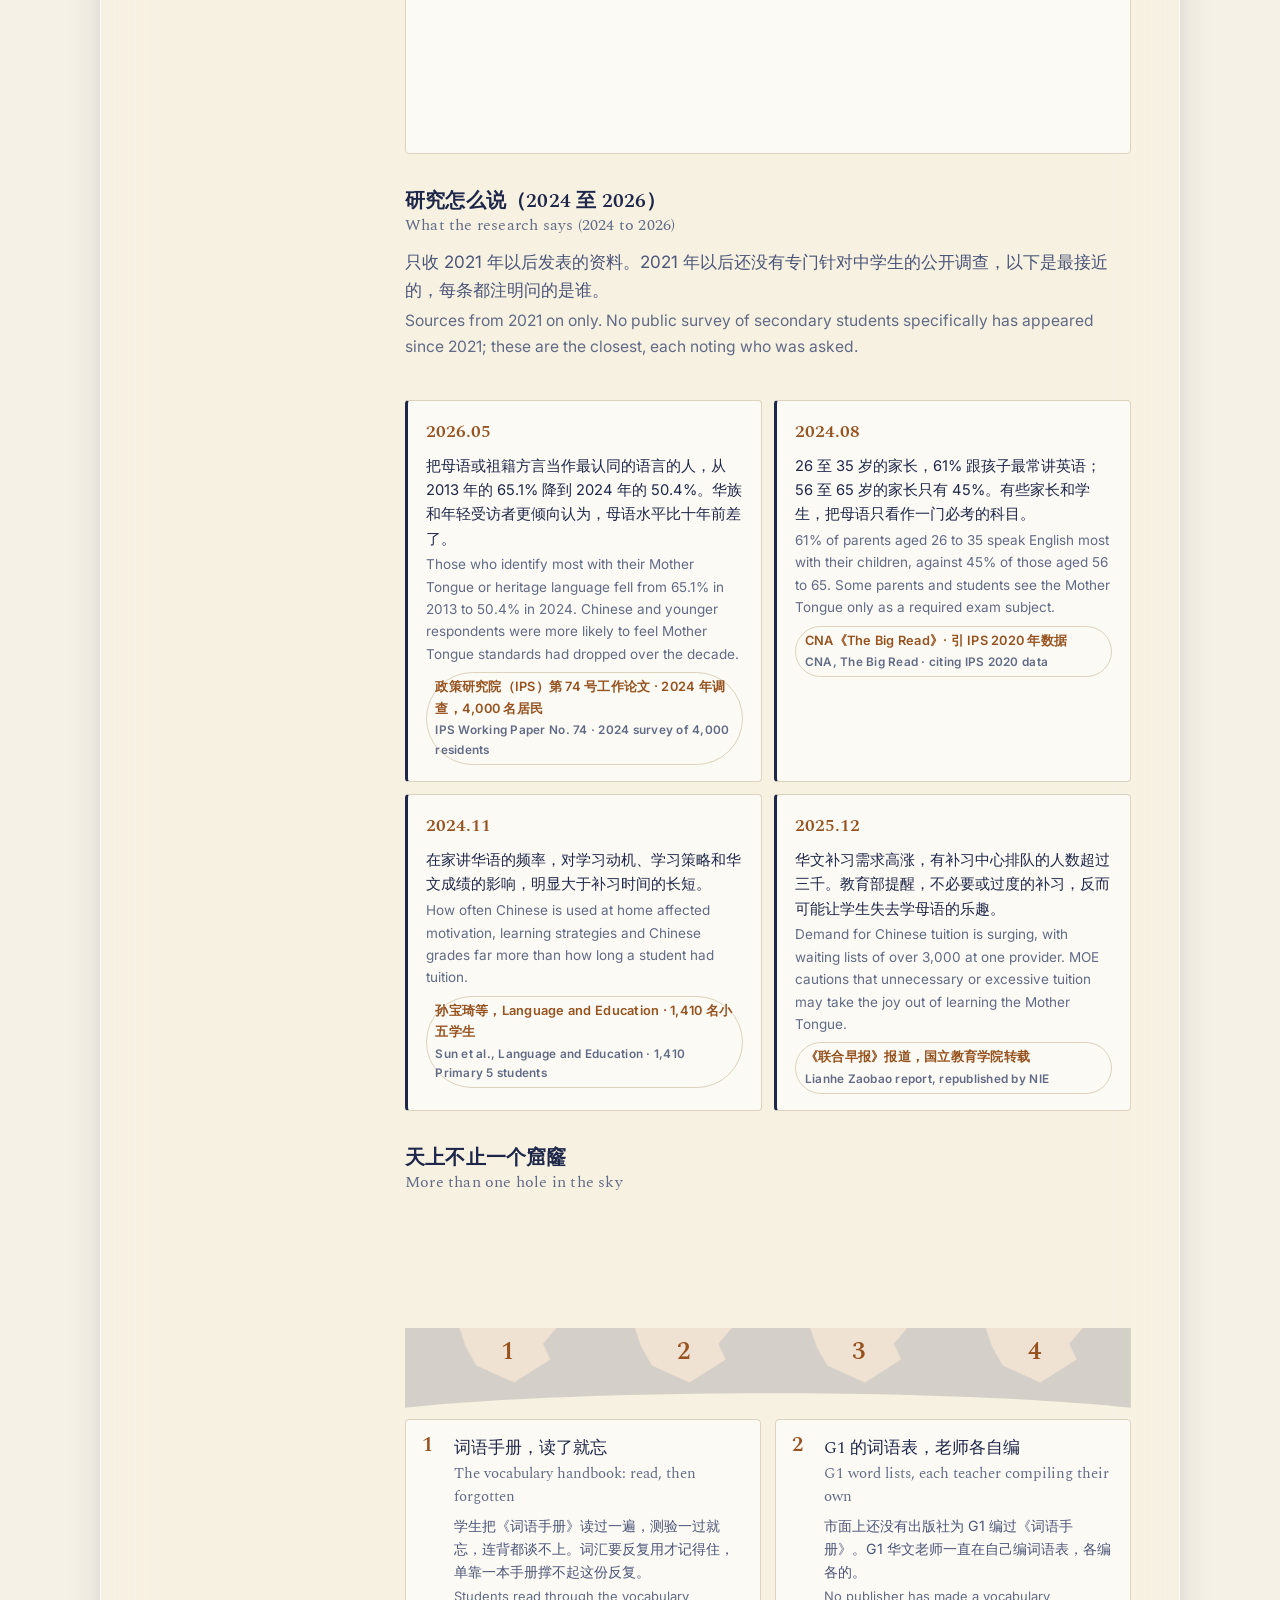
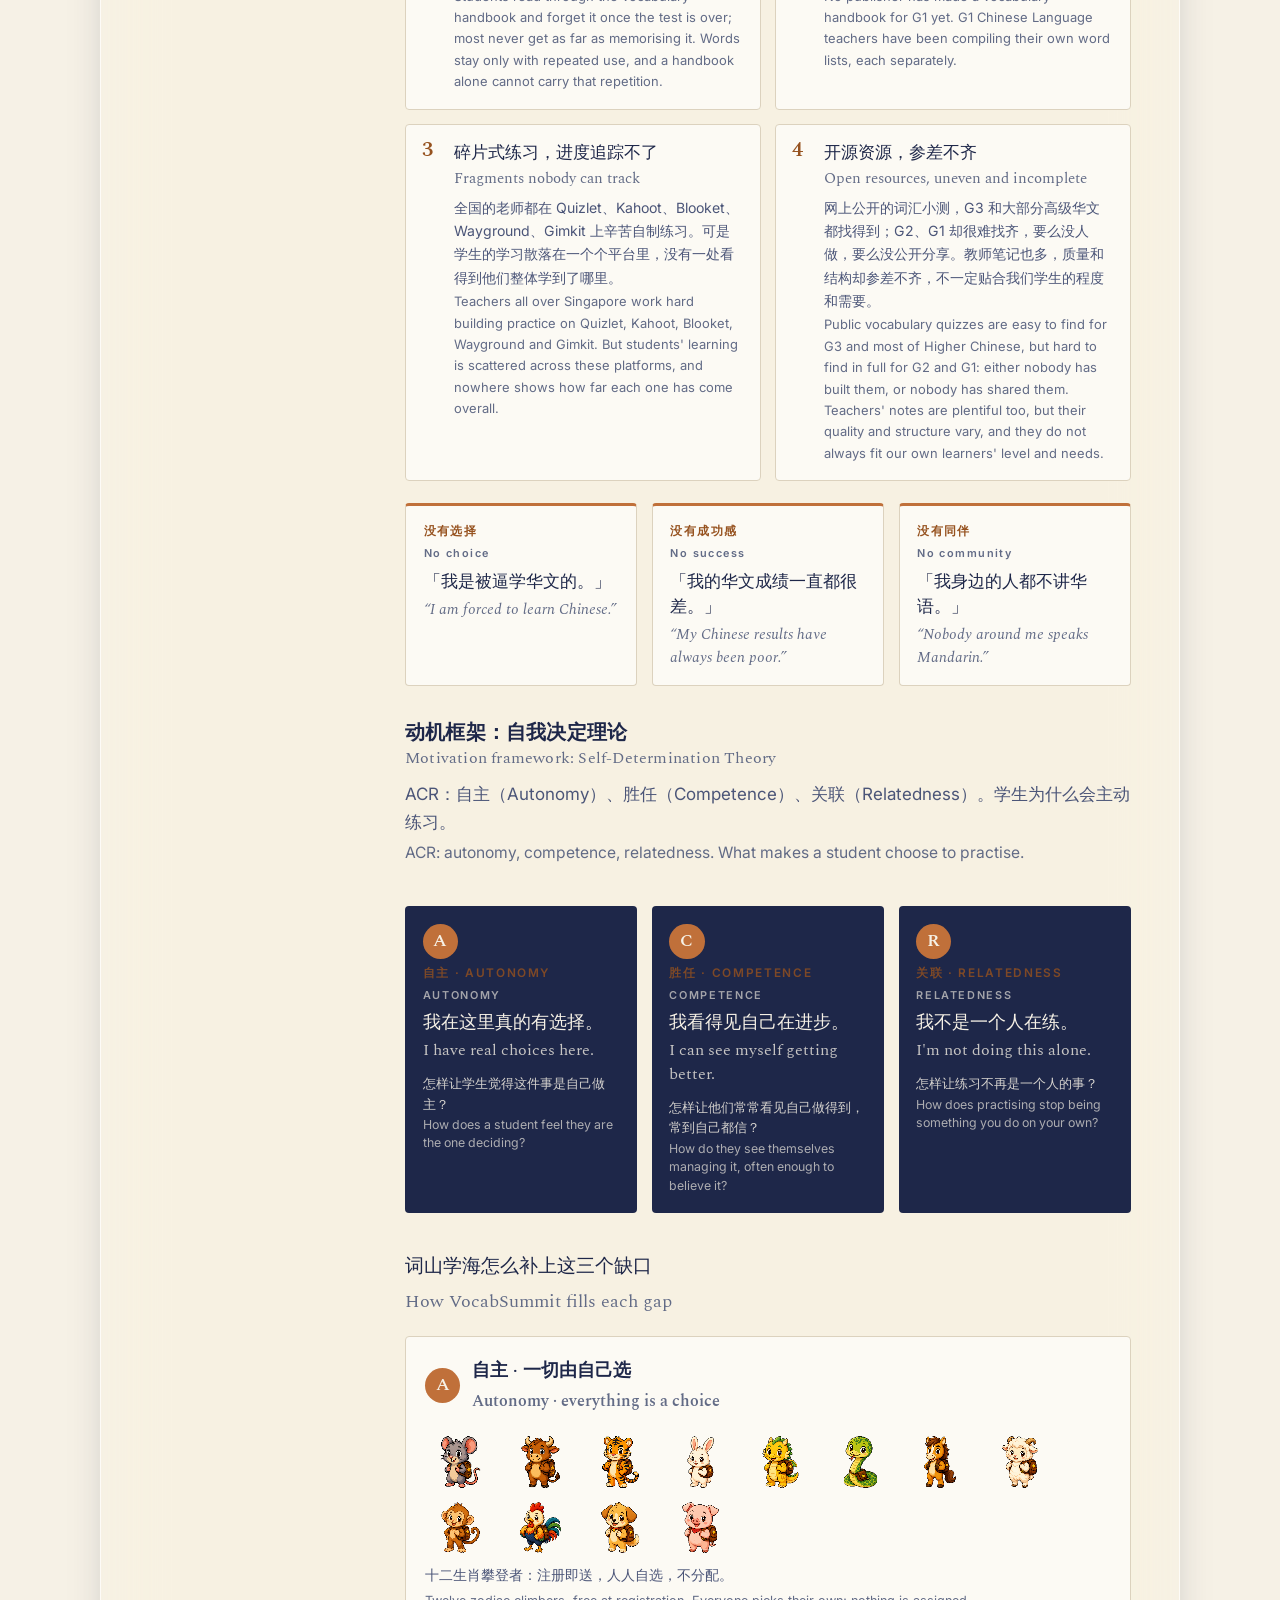
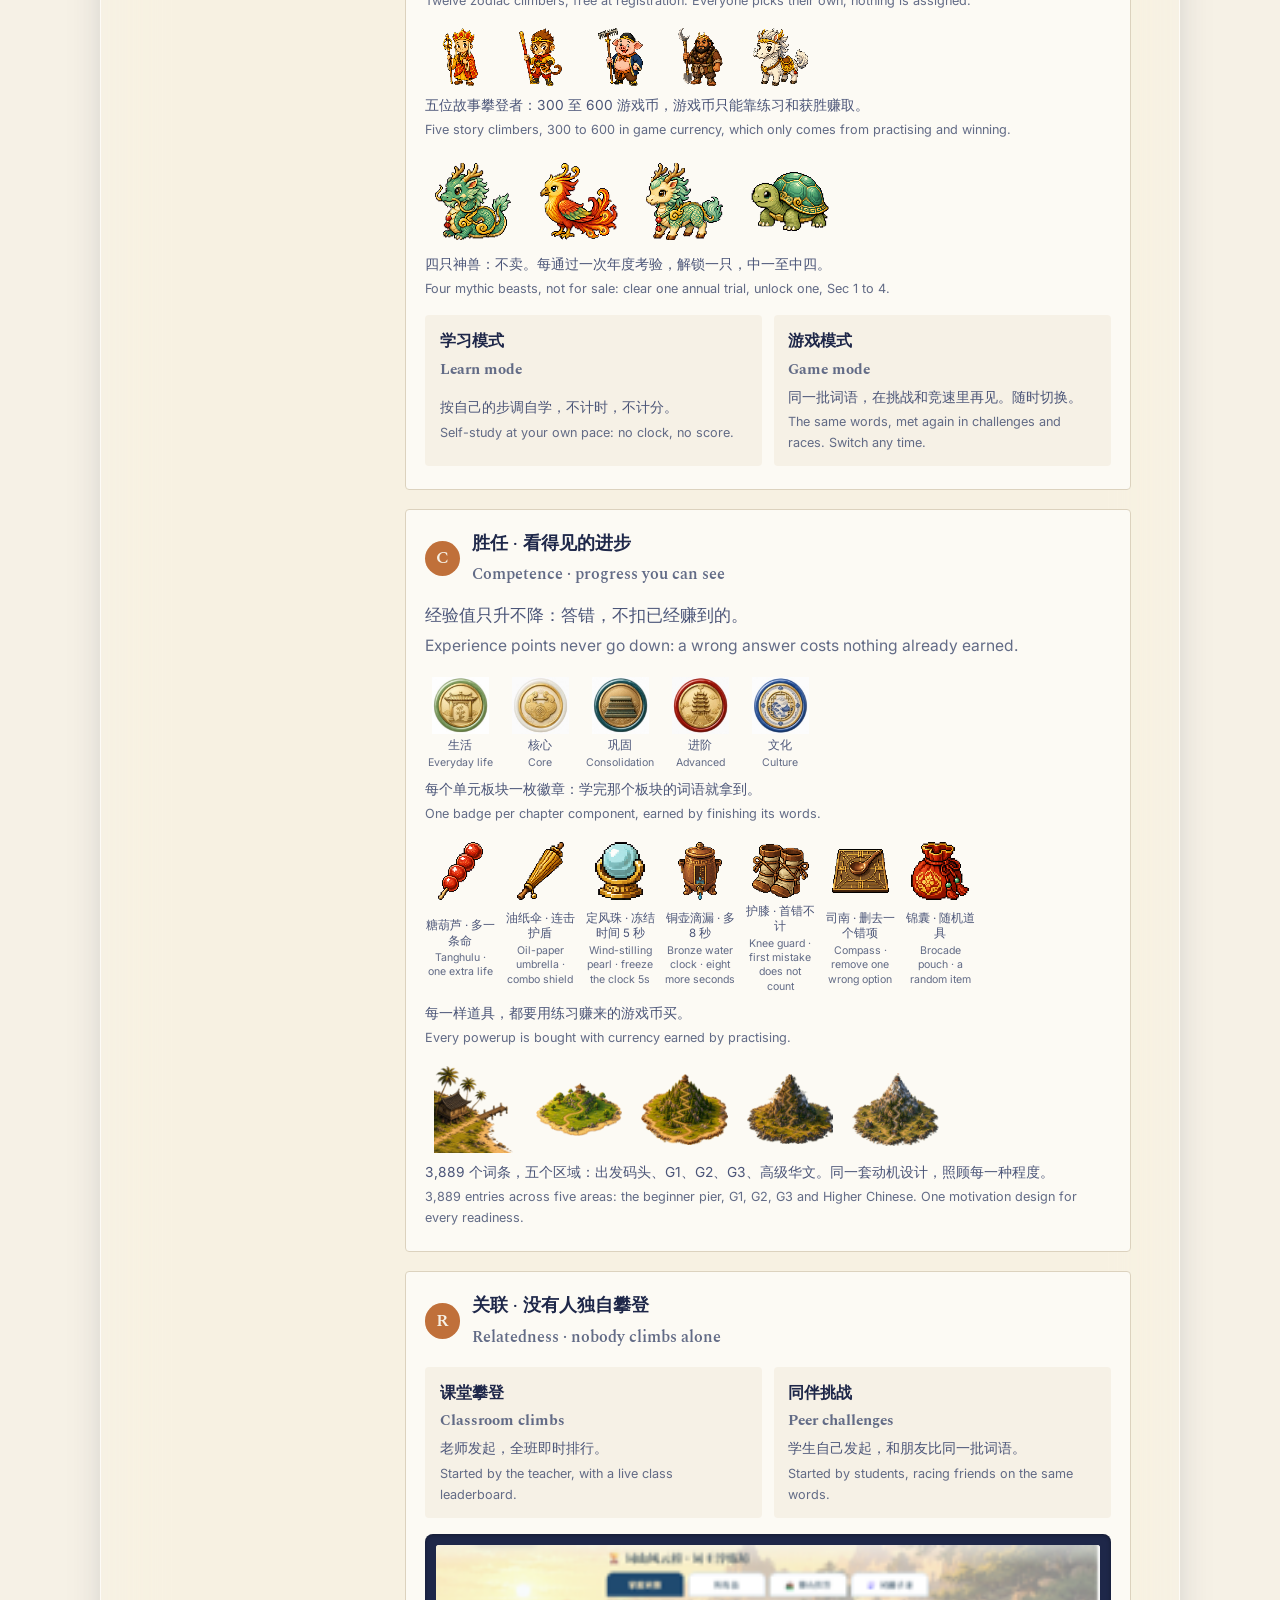
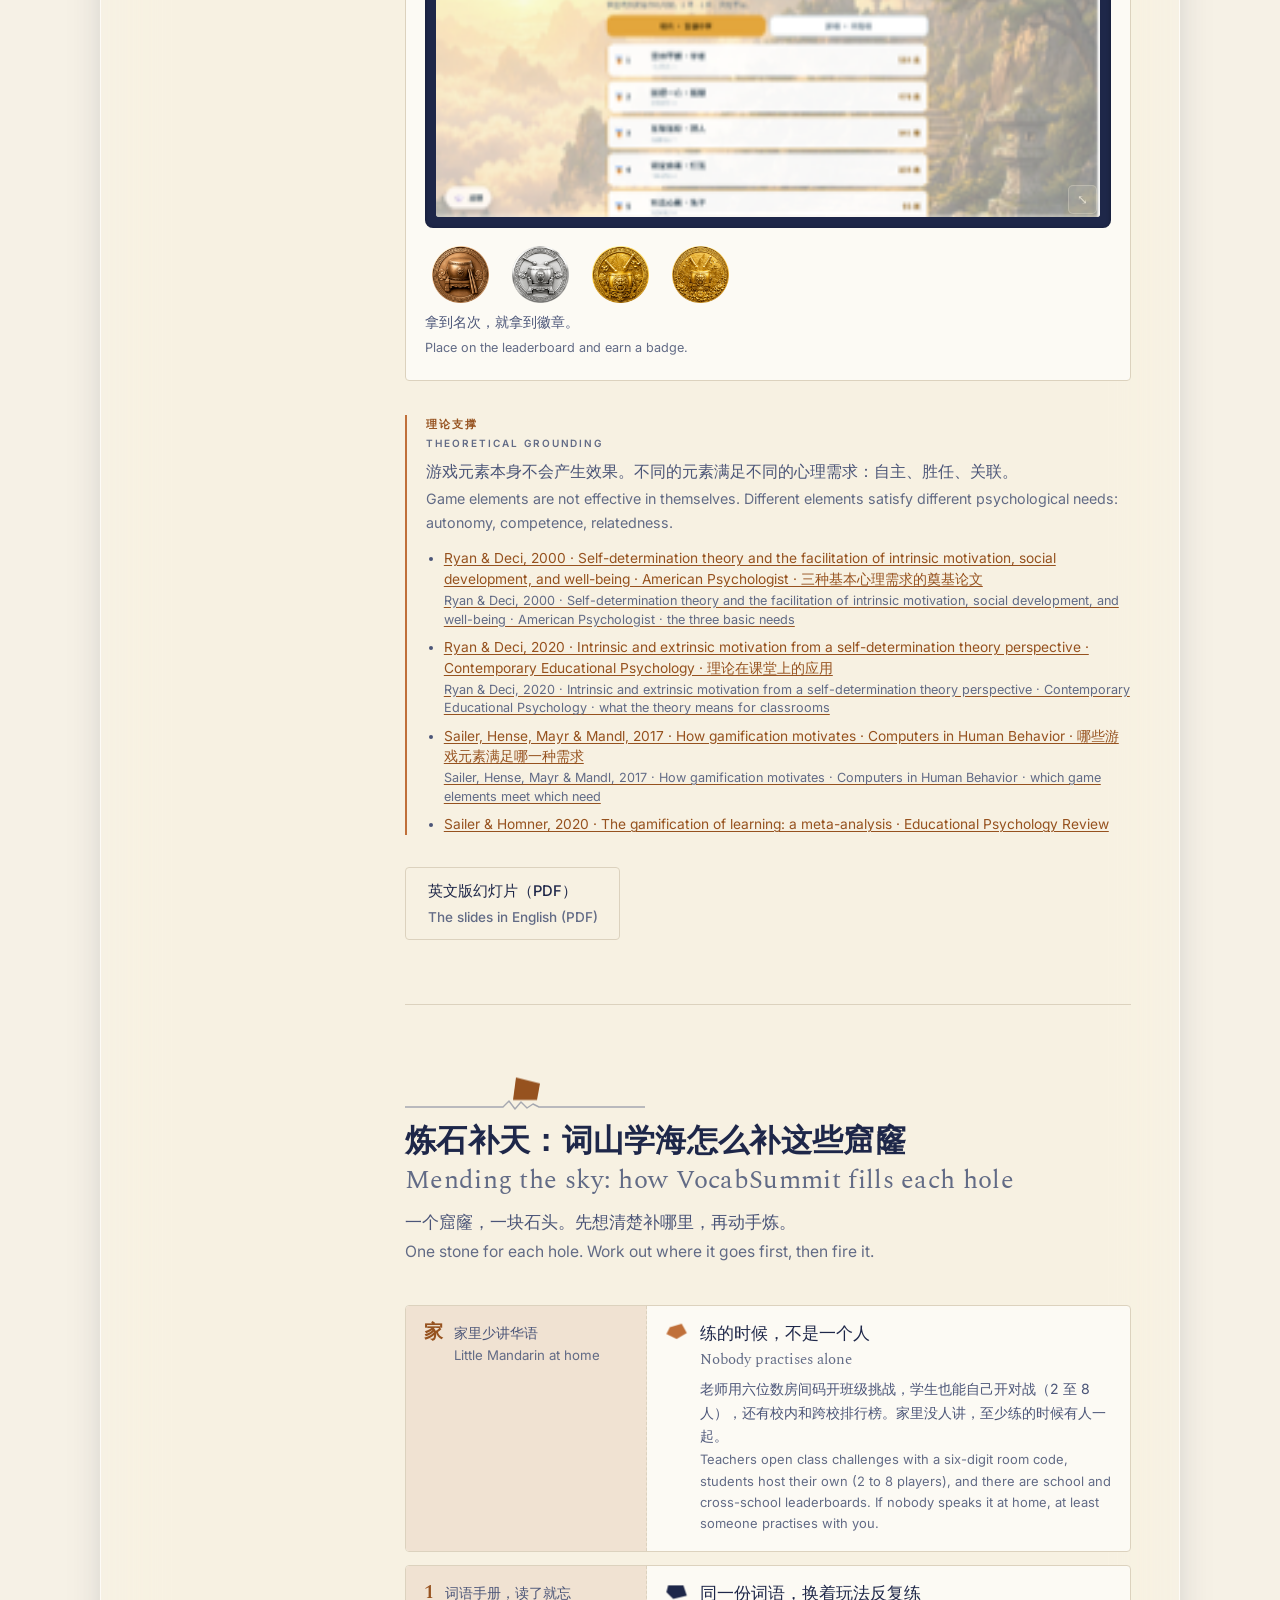
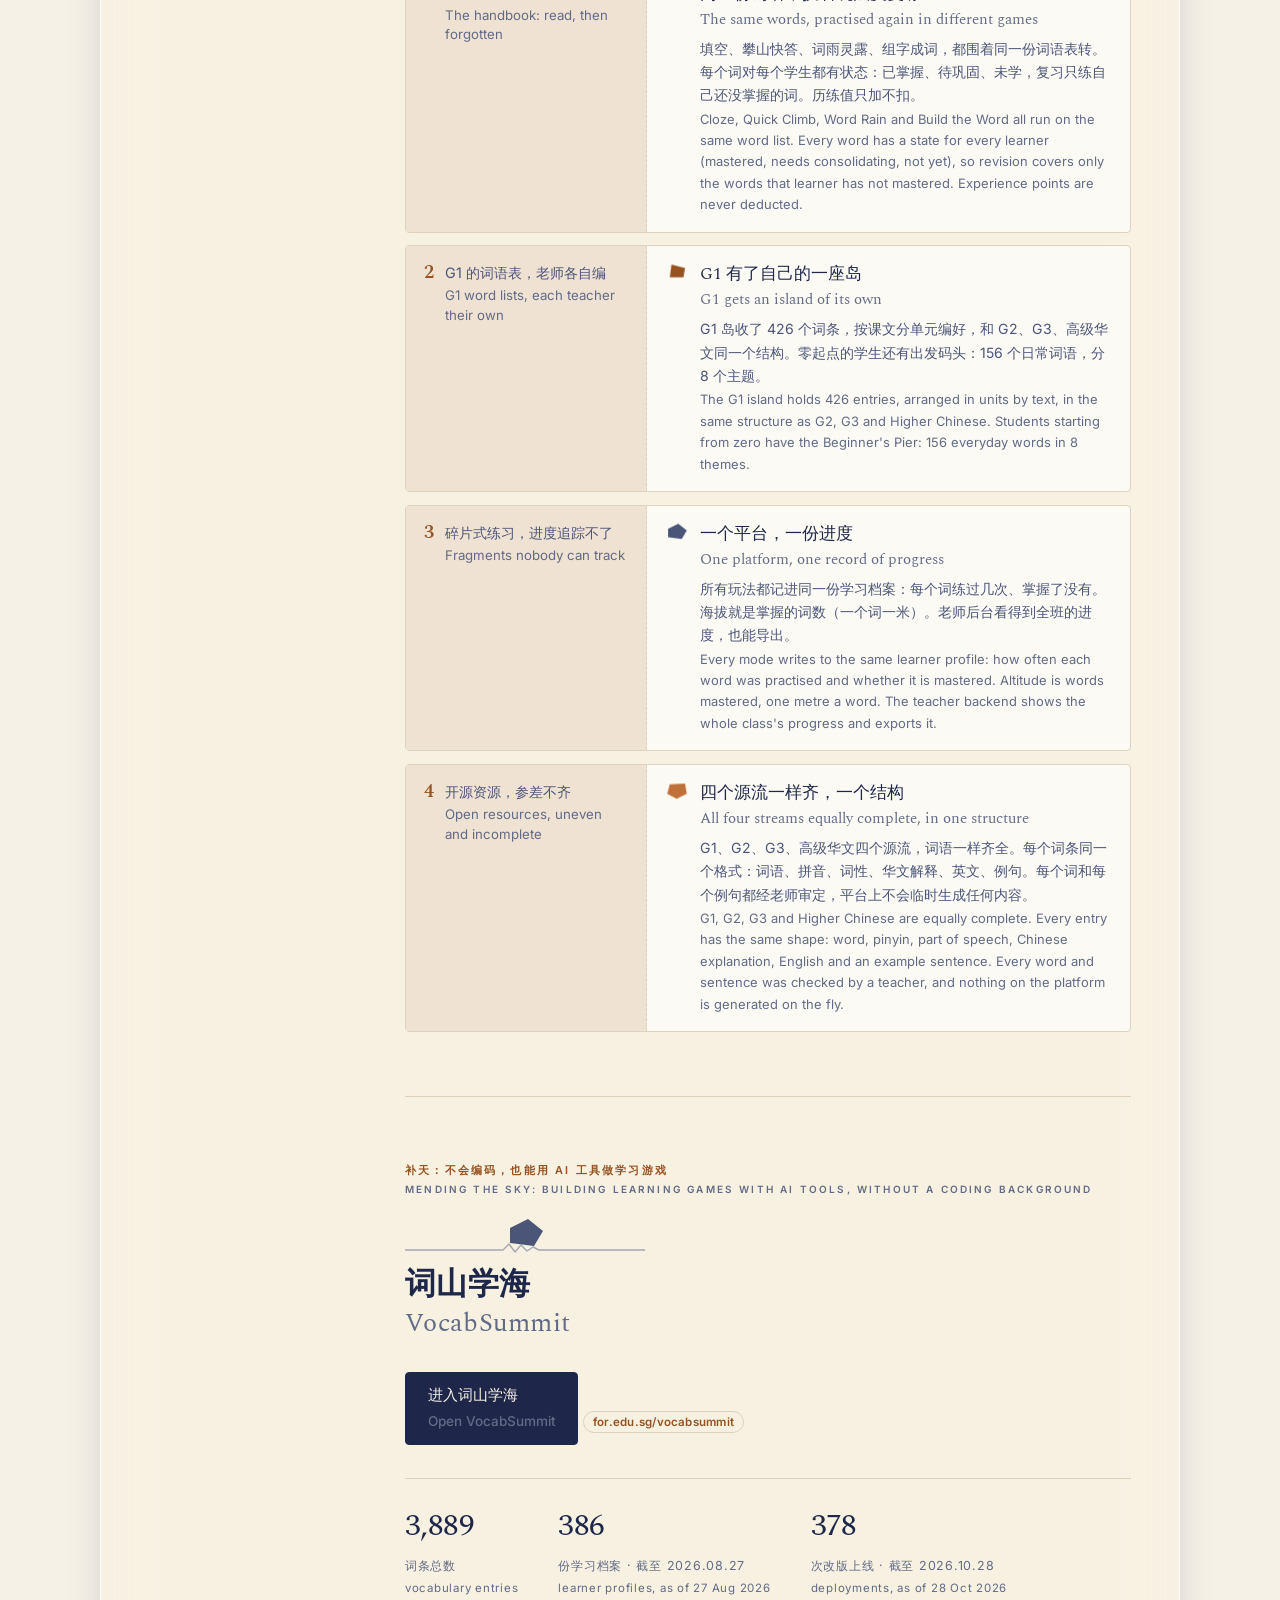
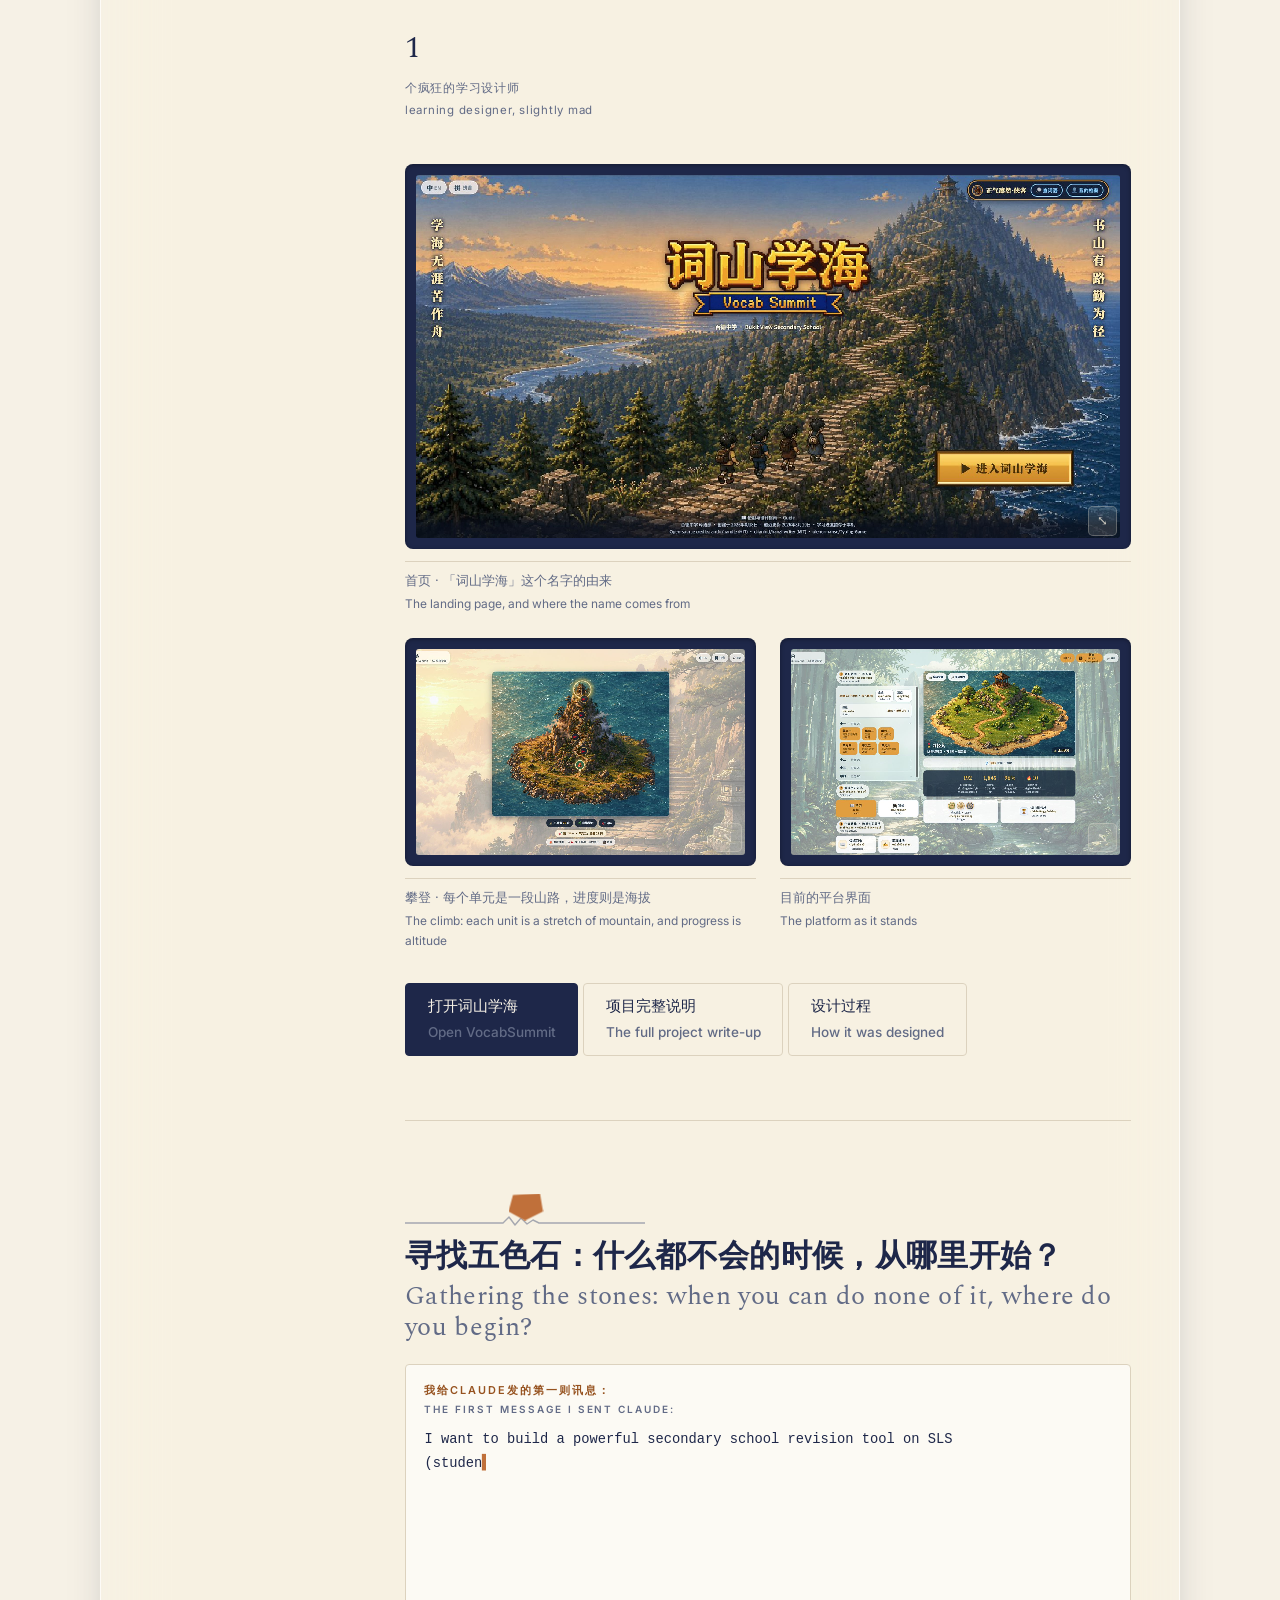
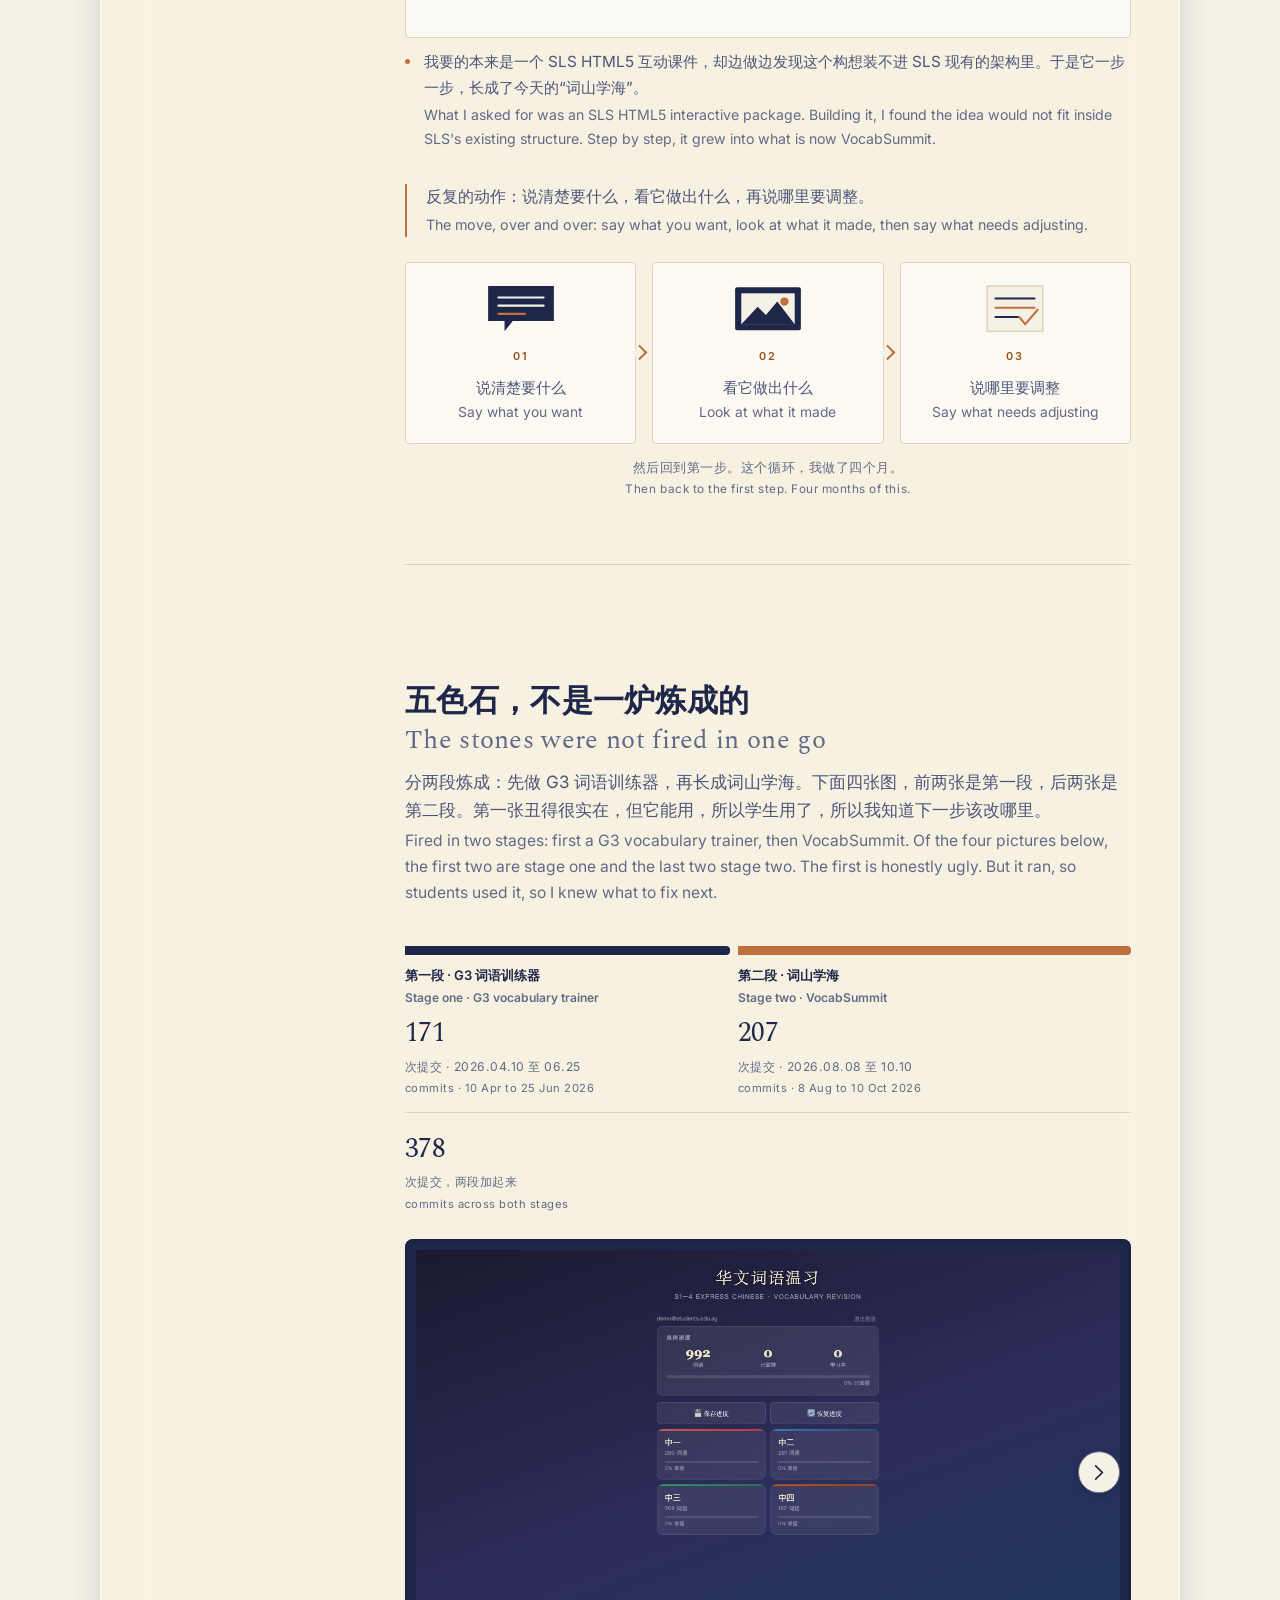
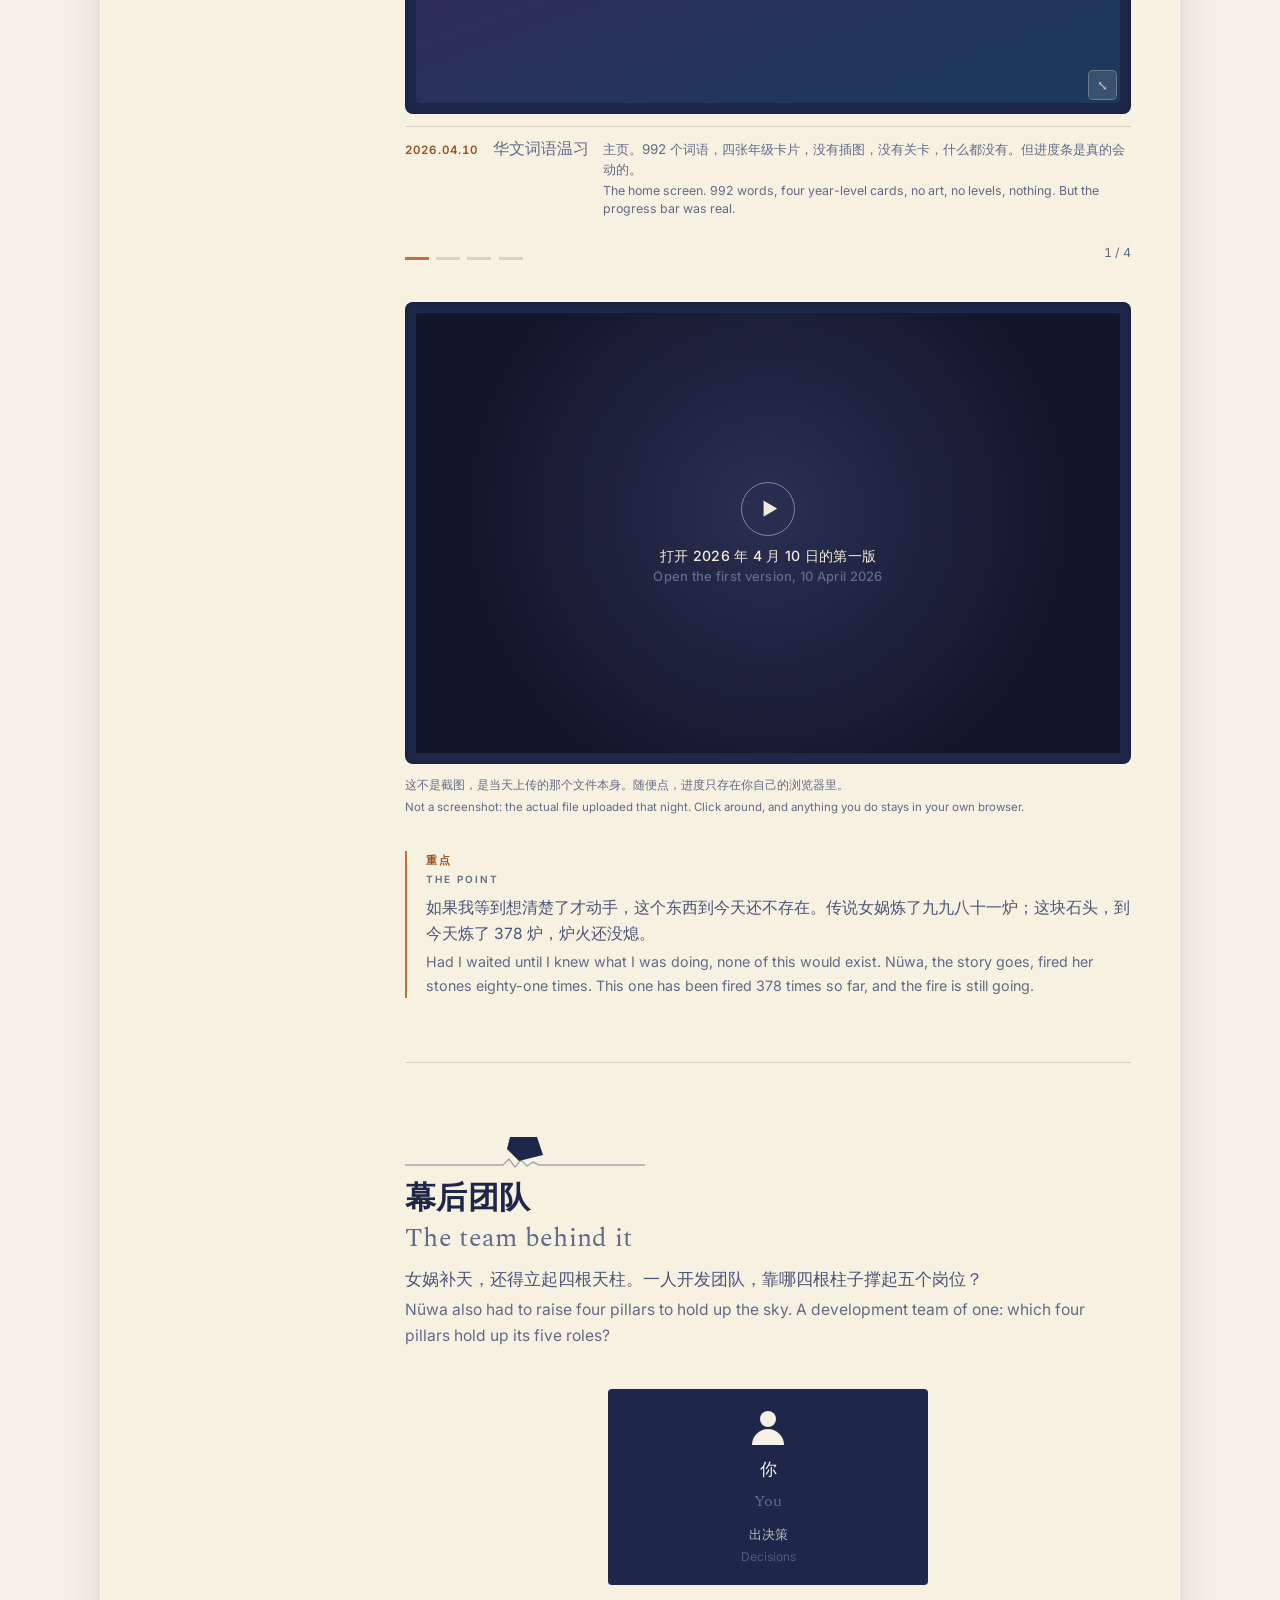
==== commit ba9df539: "Nuwa page: ACR order, English need names in Chinese view, 理论支撑 references Co-Authored-By: Claude Opu" ====
--- a/20261028NuwaGamificationWorkshop.html
+++ b/20261028NuwaGamificationWorkshop.html
@@ -257,19 +257,19 @@
             <ul class="arc-trio">
               <li class="arc-card">
                 <span class="arc-letter">A</span>
-                <p class="need-name" data-i18n="approach.need1Name"></p>
+                <p class="need-name" data-i18n="nw26.need1Name"></p>
                 <p class="arc-line" data-i18n="nw26.need1"></p>
                 <p class="arc-q" data-i18n="approach.need1Q"></p>
               </li>
               <li class="arc-card">
                 <span class="arc-letter">C</span>
-                <p class="need-name" data-i18n="approach.need2Name"></p>
+                <p class="need-name" data-i18n="nw26.need2Name"></p>
                 <p class="arc-line" data-i18n="nw26.need2"></p>
                 <p class="arc-q" data-i18n="approach.need2Q"></p>
               </li>
               <li class="arc-card">
                 <span class="arc-letter">R</span>
-                <p class="need-name" data-i18n="approach.need3Name"></p>
+                <p class="need-name" data-i18n="nw26.need3Name"></p>
                 <p class="arc-line" data-i18n="nw26.need3"></p>
                 <p class="arc-q" data-i18n="approach.need3Q"></p>
               </li>
@@ -385,8 +385,16 @@
             <div class="highlight-box">
               <span class="label" data-i18n="nw26.researchLabel"></span>
               <p data-i18n="nw26.research"></p>
-              <p><a href="https://doi.org/10.1007/s10648-019-09498-w" target="_blank" rel="noopener"
-                    data-i18n="nw26.researchCite"></a></p>
+              <ul class="theory-refs">
+                <li><a href="https://doi.org/10.1037/0003-066X.55.1.68" target="_blank" rel="noopener"
+                       data-i18n="nw26.theory1"></a></li>
+                <li><a href="https://doi.org/10.1016/j.cedpsych.2020.101860" target="_blank" rel="noopener"
+                       data-i18n="nw26.theory2"></a></li>
+                <li><a href="https://doi.org/10.1016/j.chb.2016.12.033" target="_blank" rel="noopener"
+                       data-i18n="nw26.theory3"></a></li>
+                <li><a href="https://doi.org/10.1007/s10648-019-09498-w" target="_blank" rel="noopener"
+                       data-i18n="nw26.researchCite"></a></li>
+              </ul>
             </div>
 
             <p class="featured-cta">
--- a/style.css
+++ b/style.css
@@ -384,6 +384,8 @@
   color: var(--ochre-deep); margin-bottom: .45rem;
 }
 .highlight-box p { margin: 0; color: var(--ink-soft); font-size: .97rem; }
+.theory-refs { margin: .8rem 0 0; padding-left: 1.1rem; display: grid; gap: .45rem; font-size: .86rem; line-height: 1.5; color: var(--ink-soft); }
+.theory-refs a { overflow-wrap: anywhere; }
 
 .featured-cta { margin: 2rem 0 0; }
 
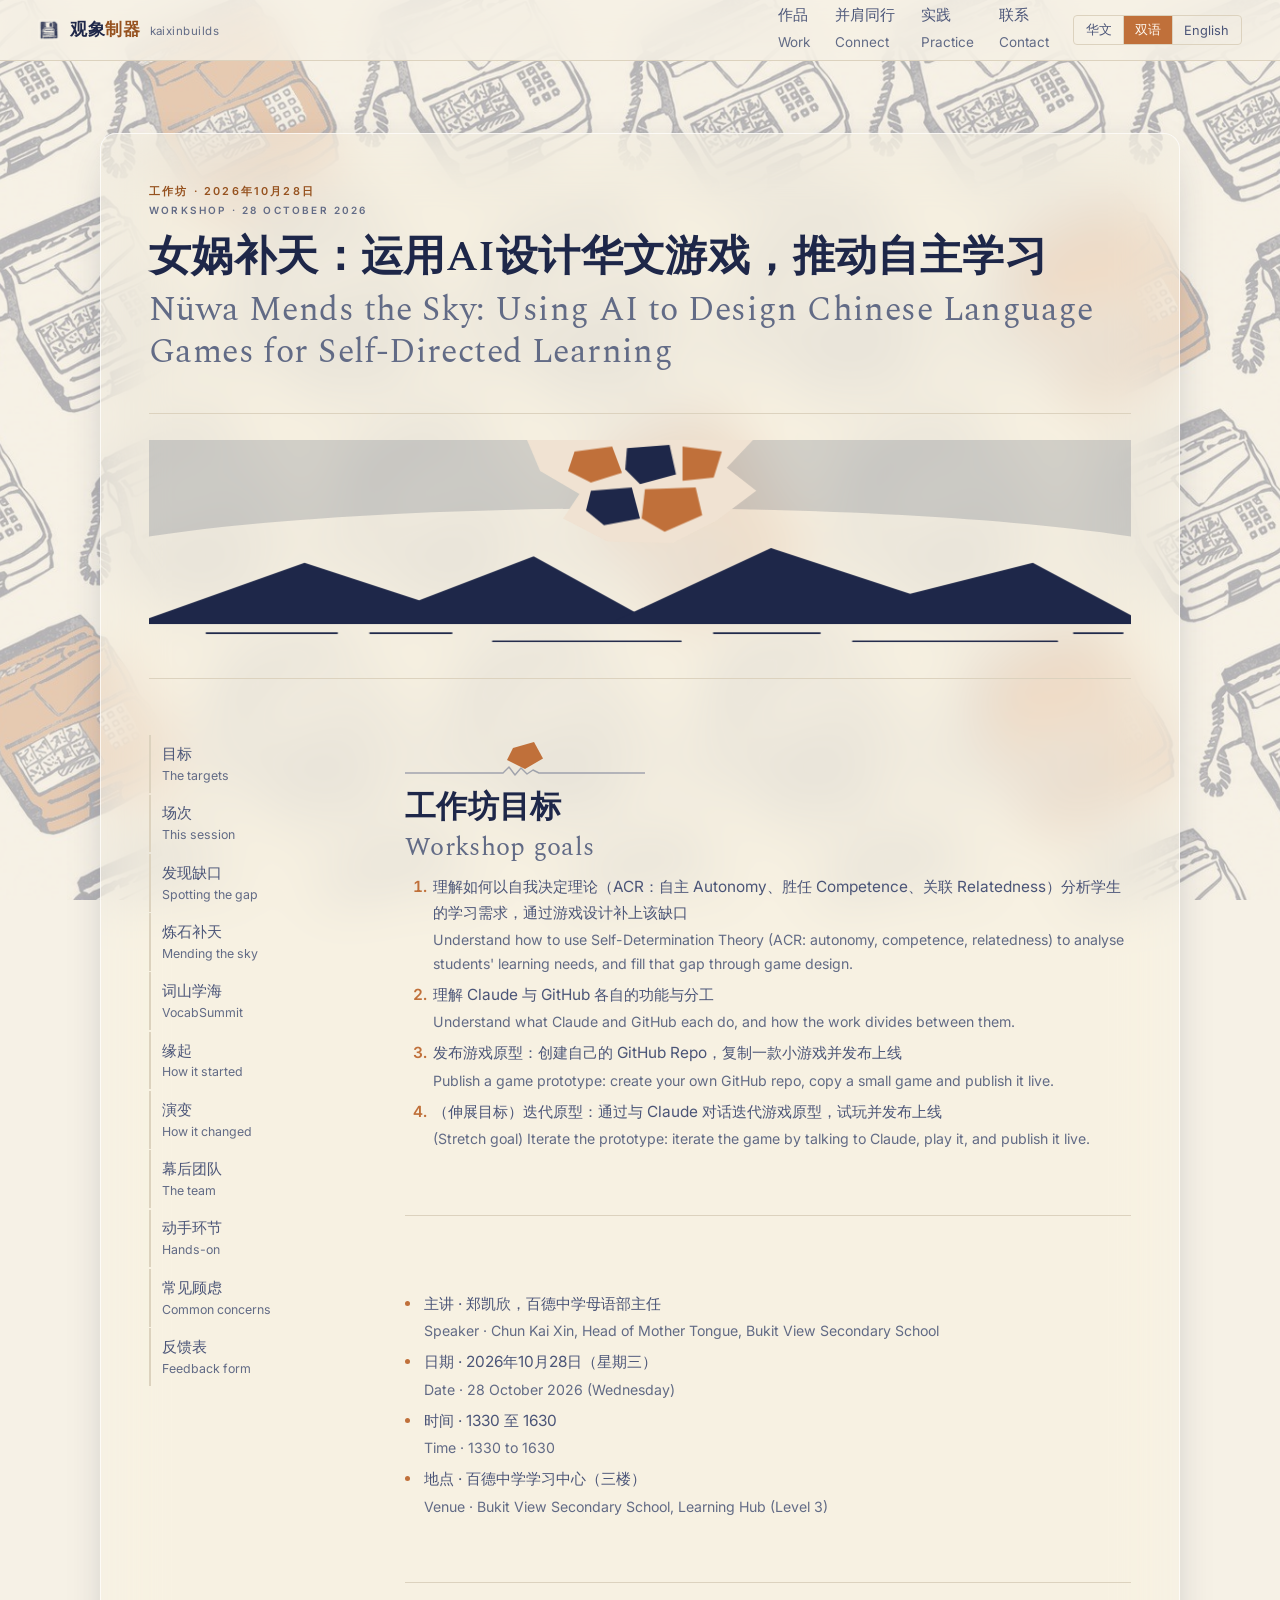
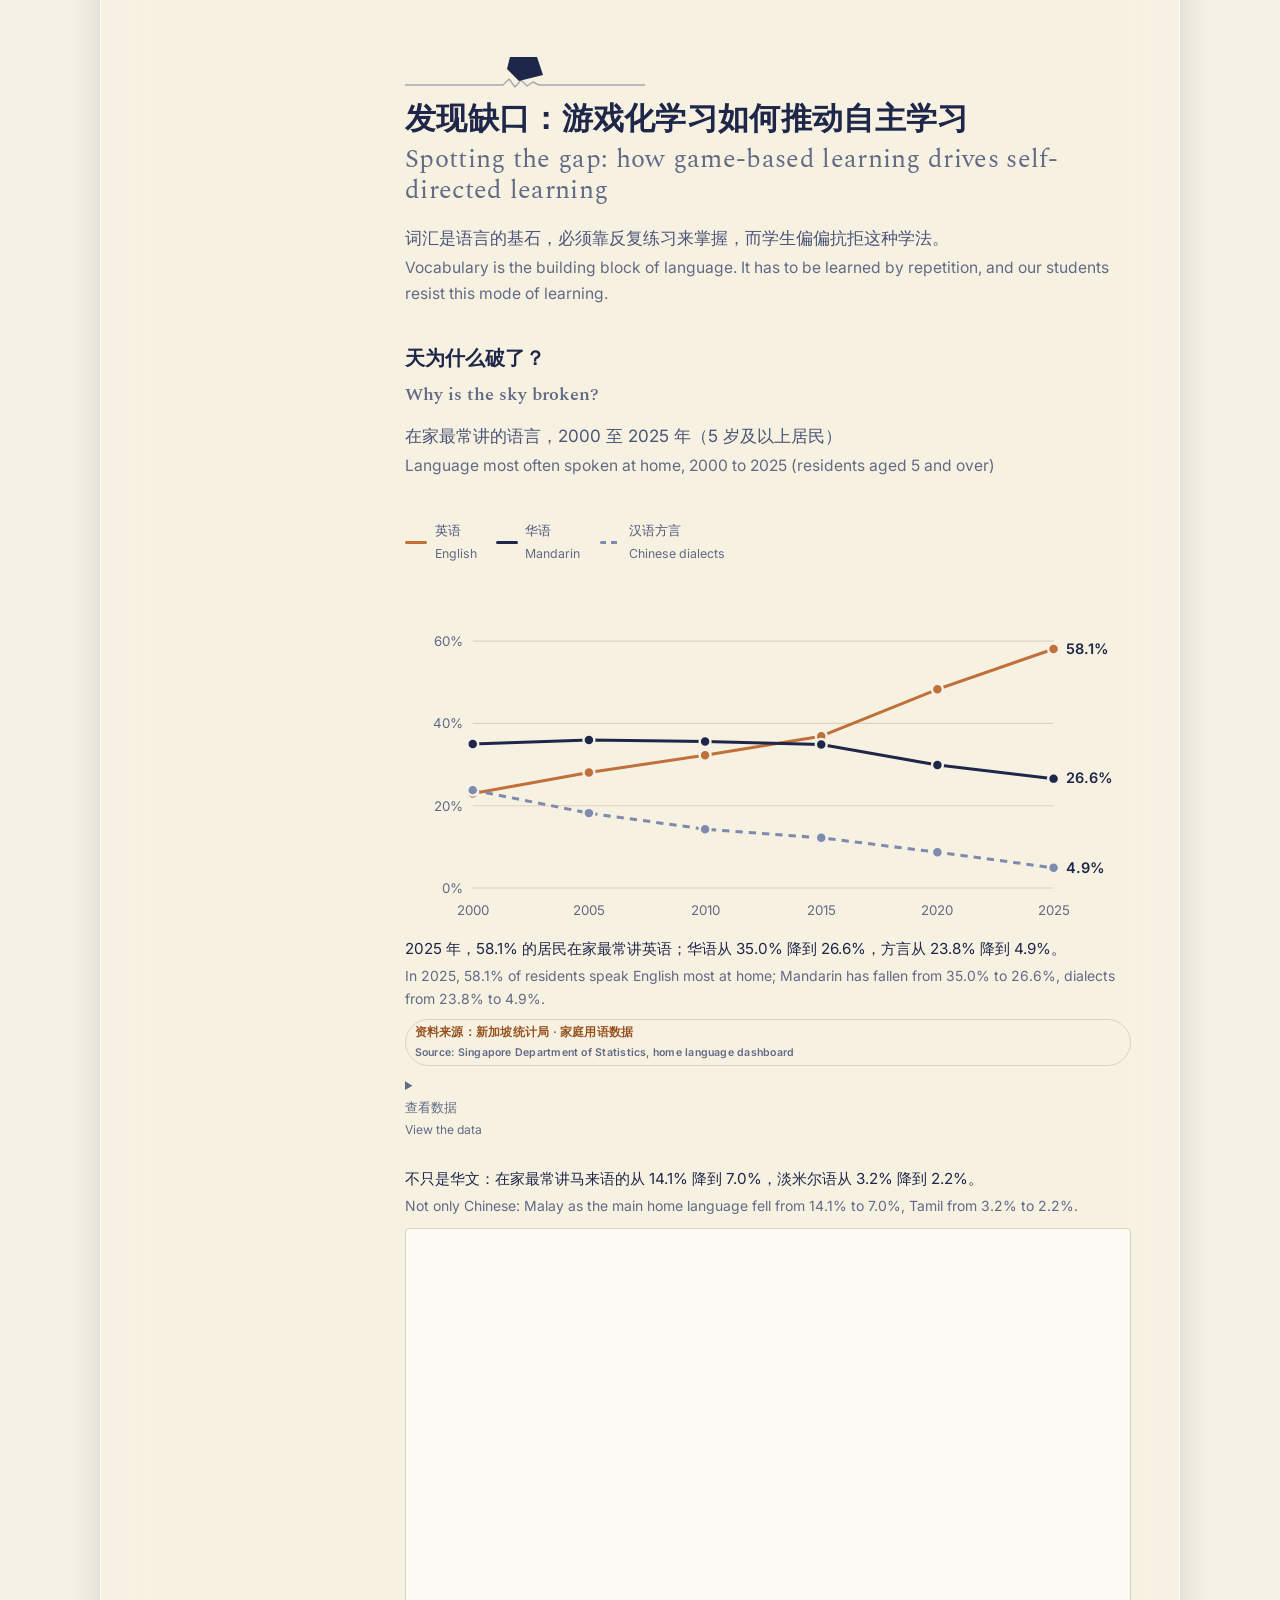
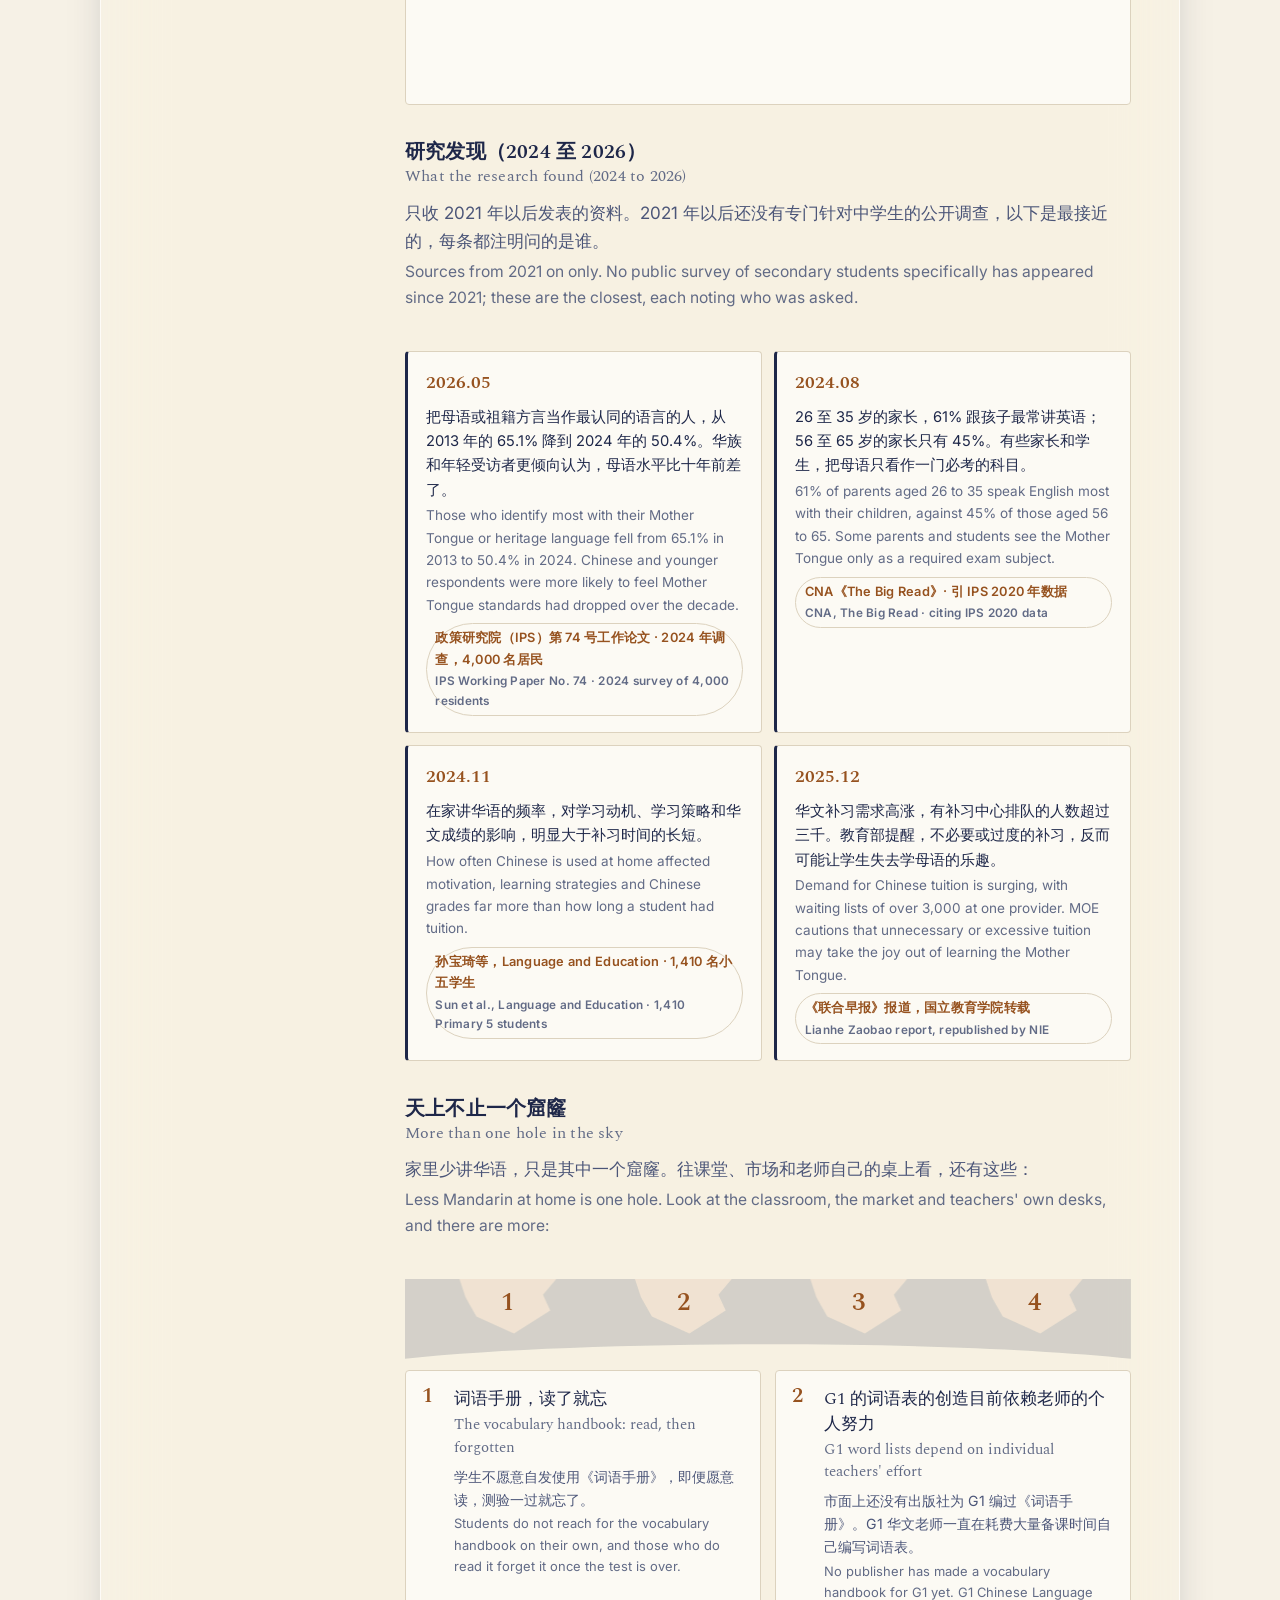
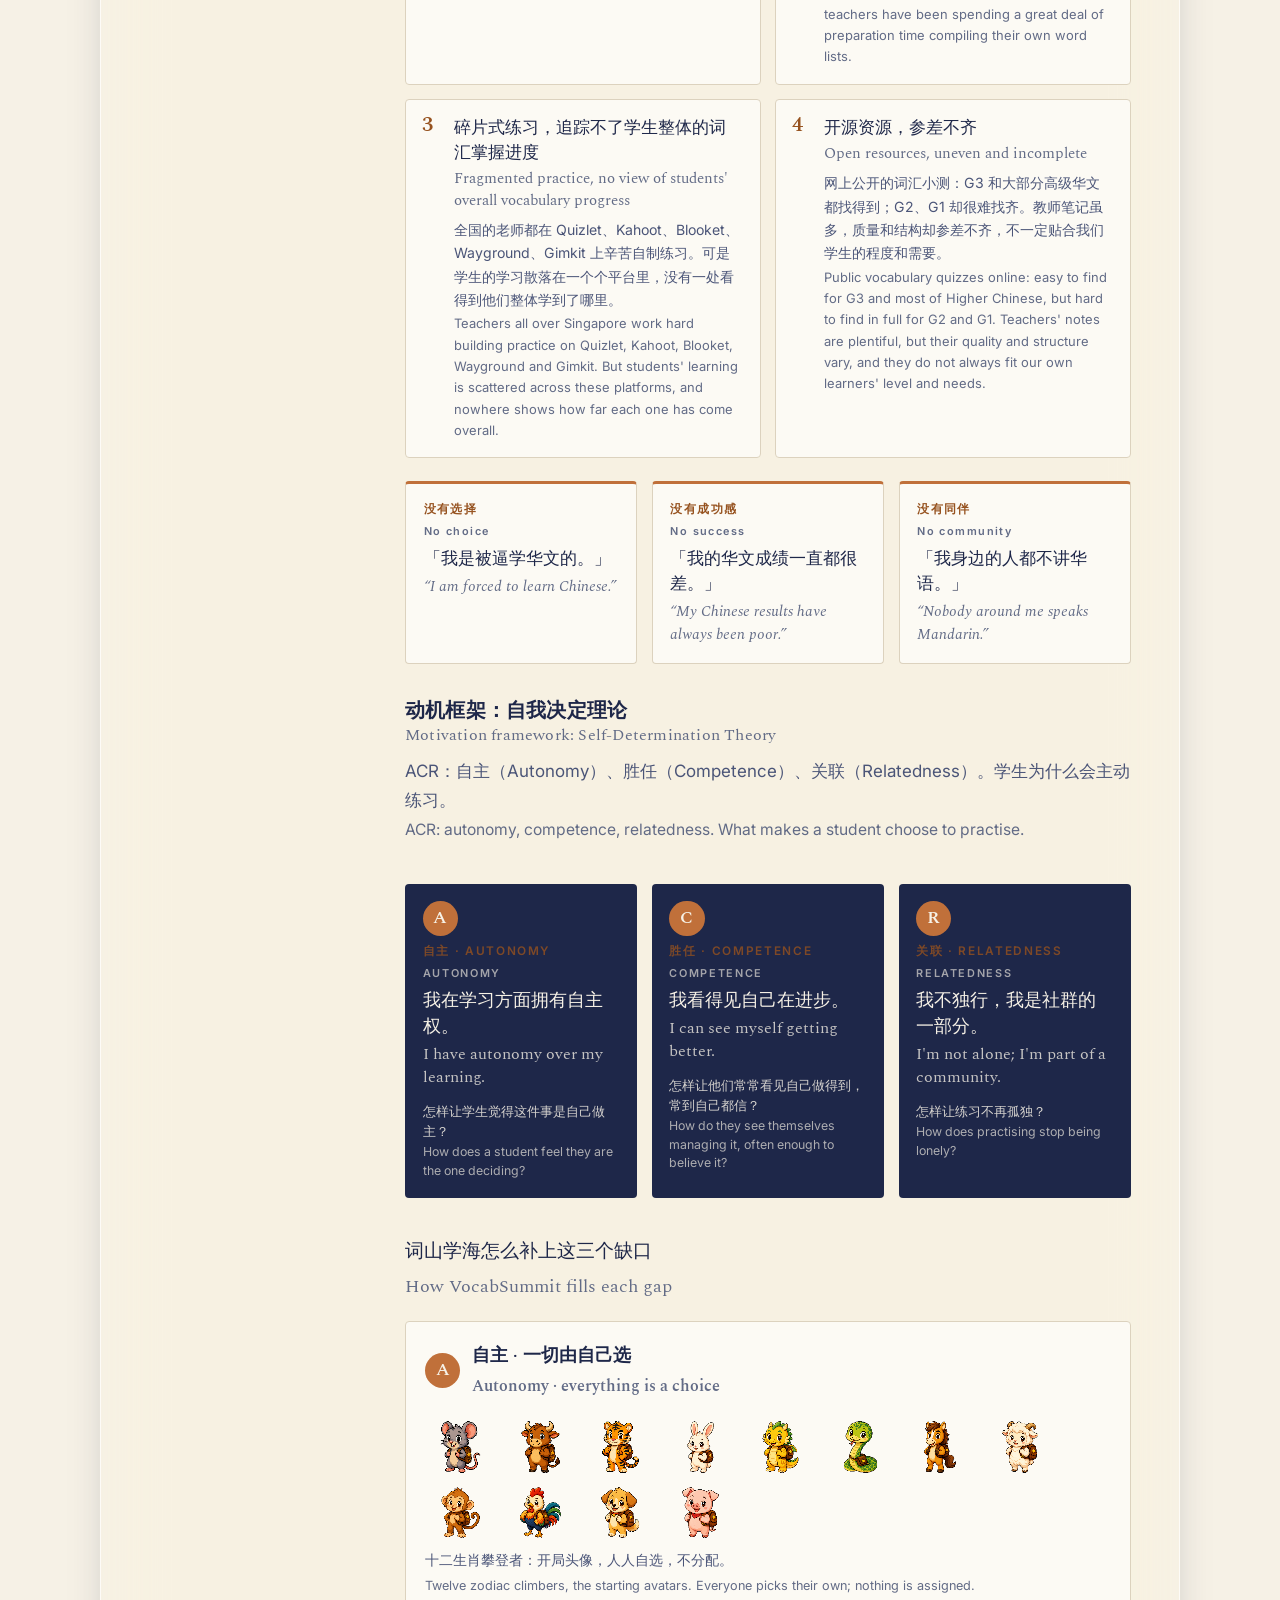
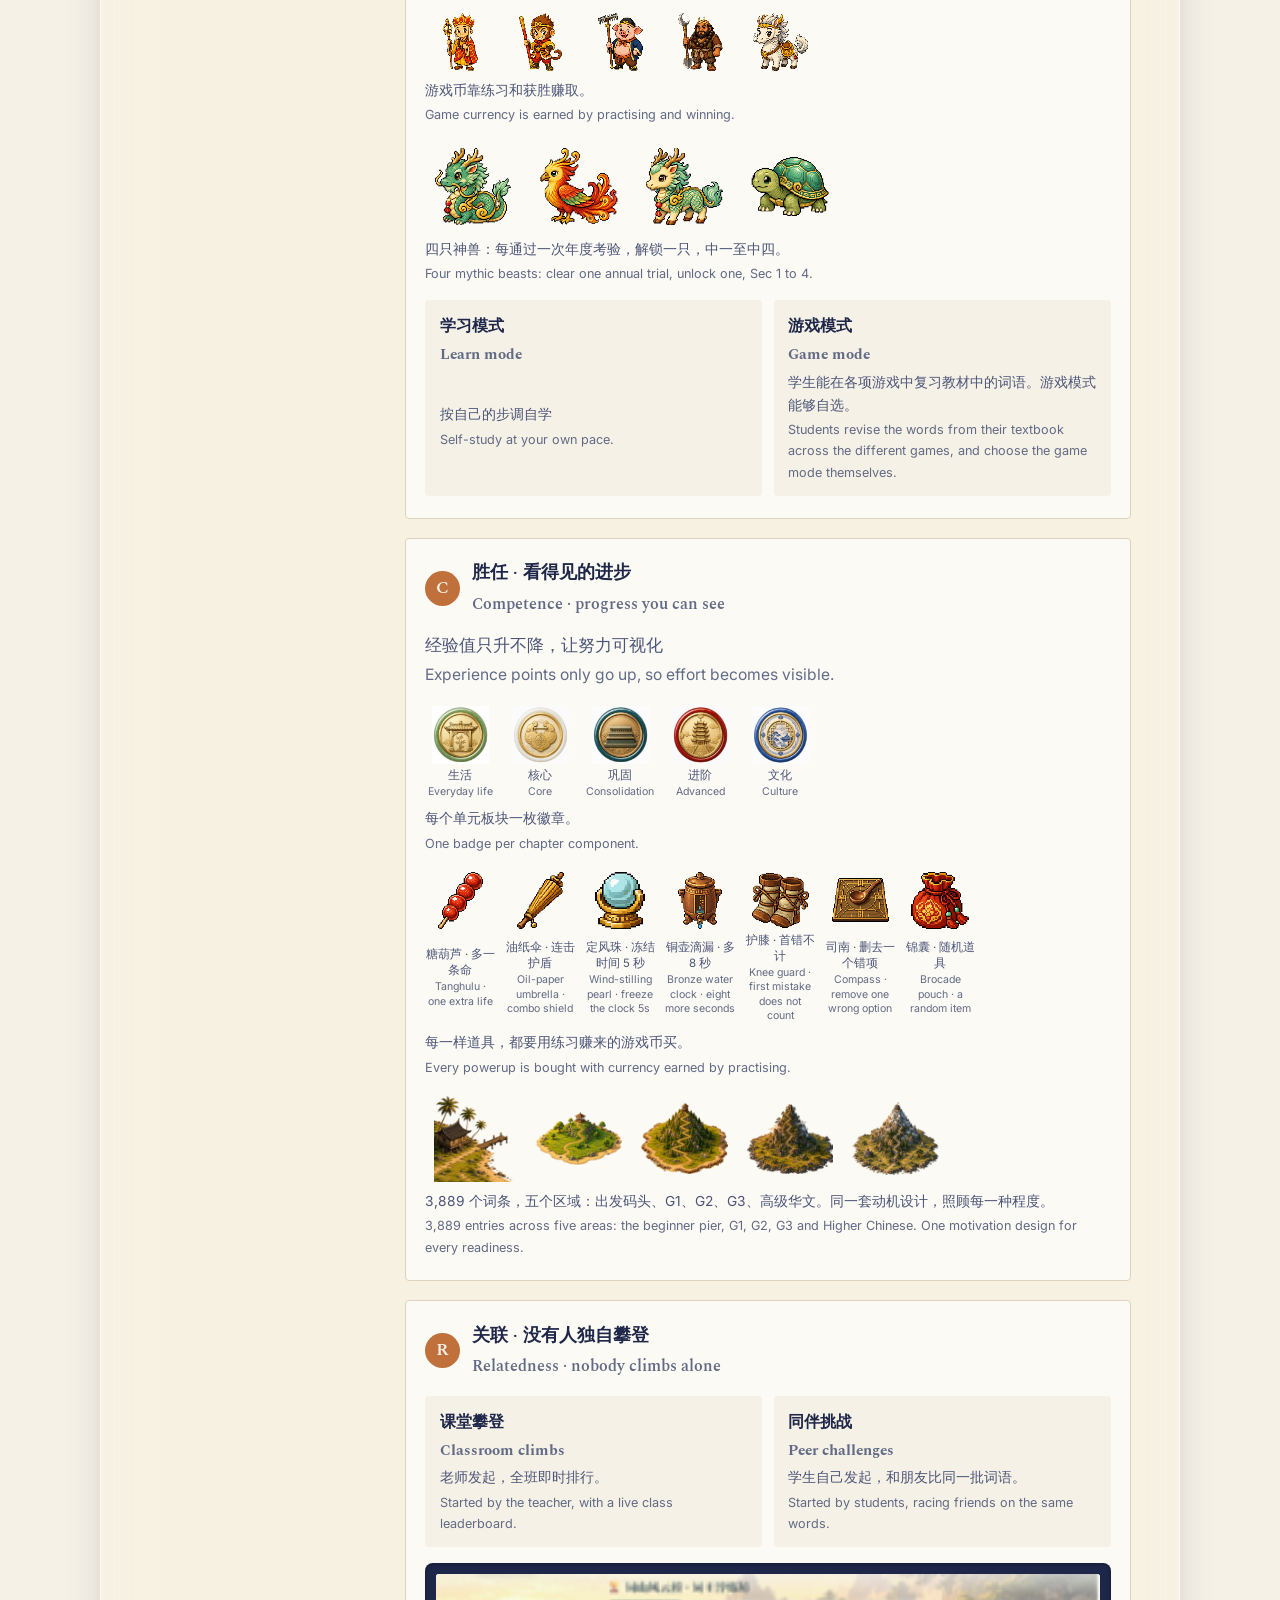
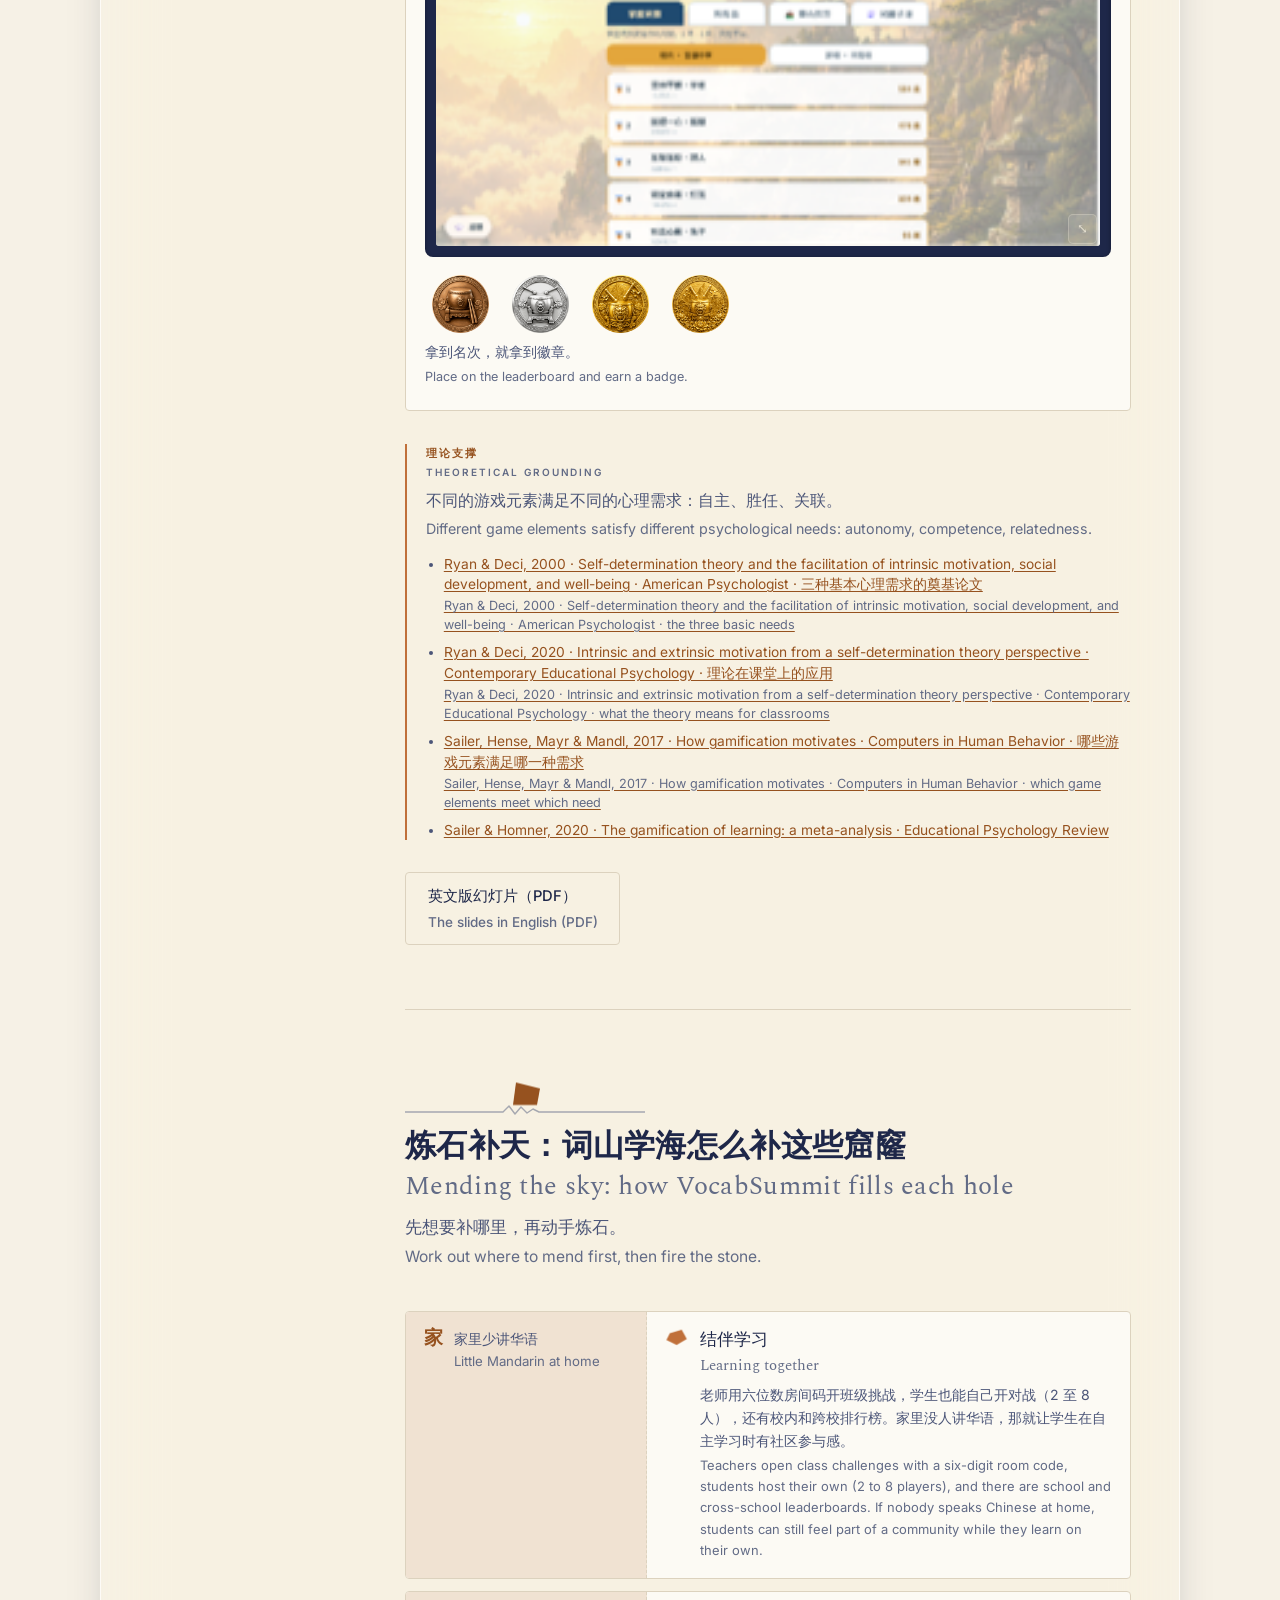
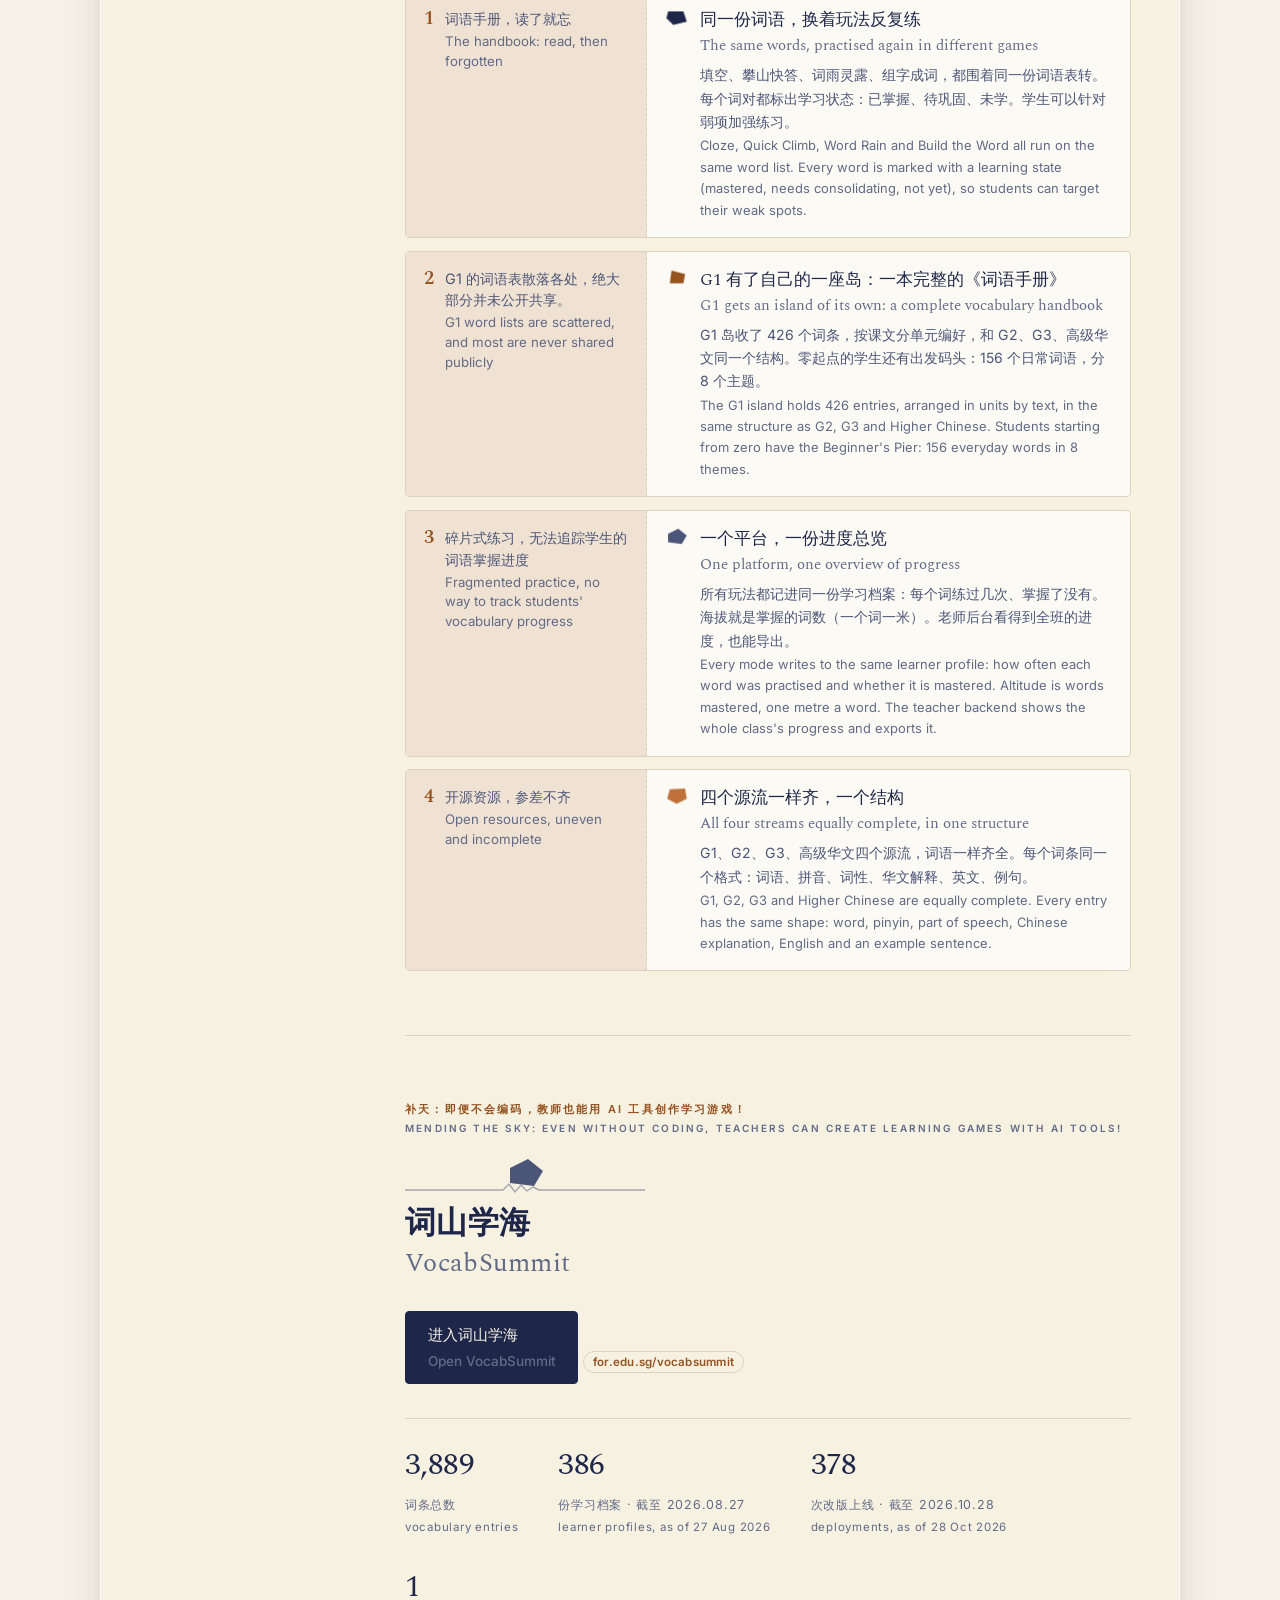
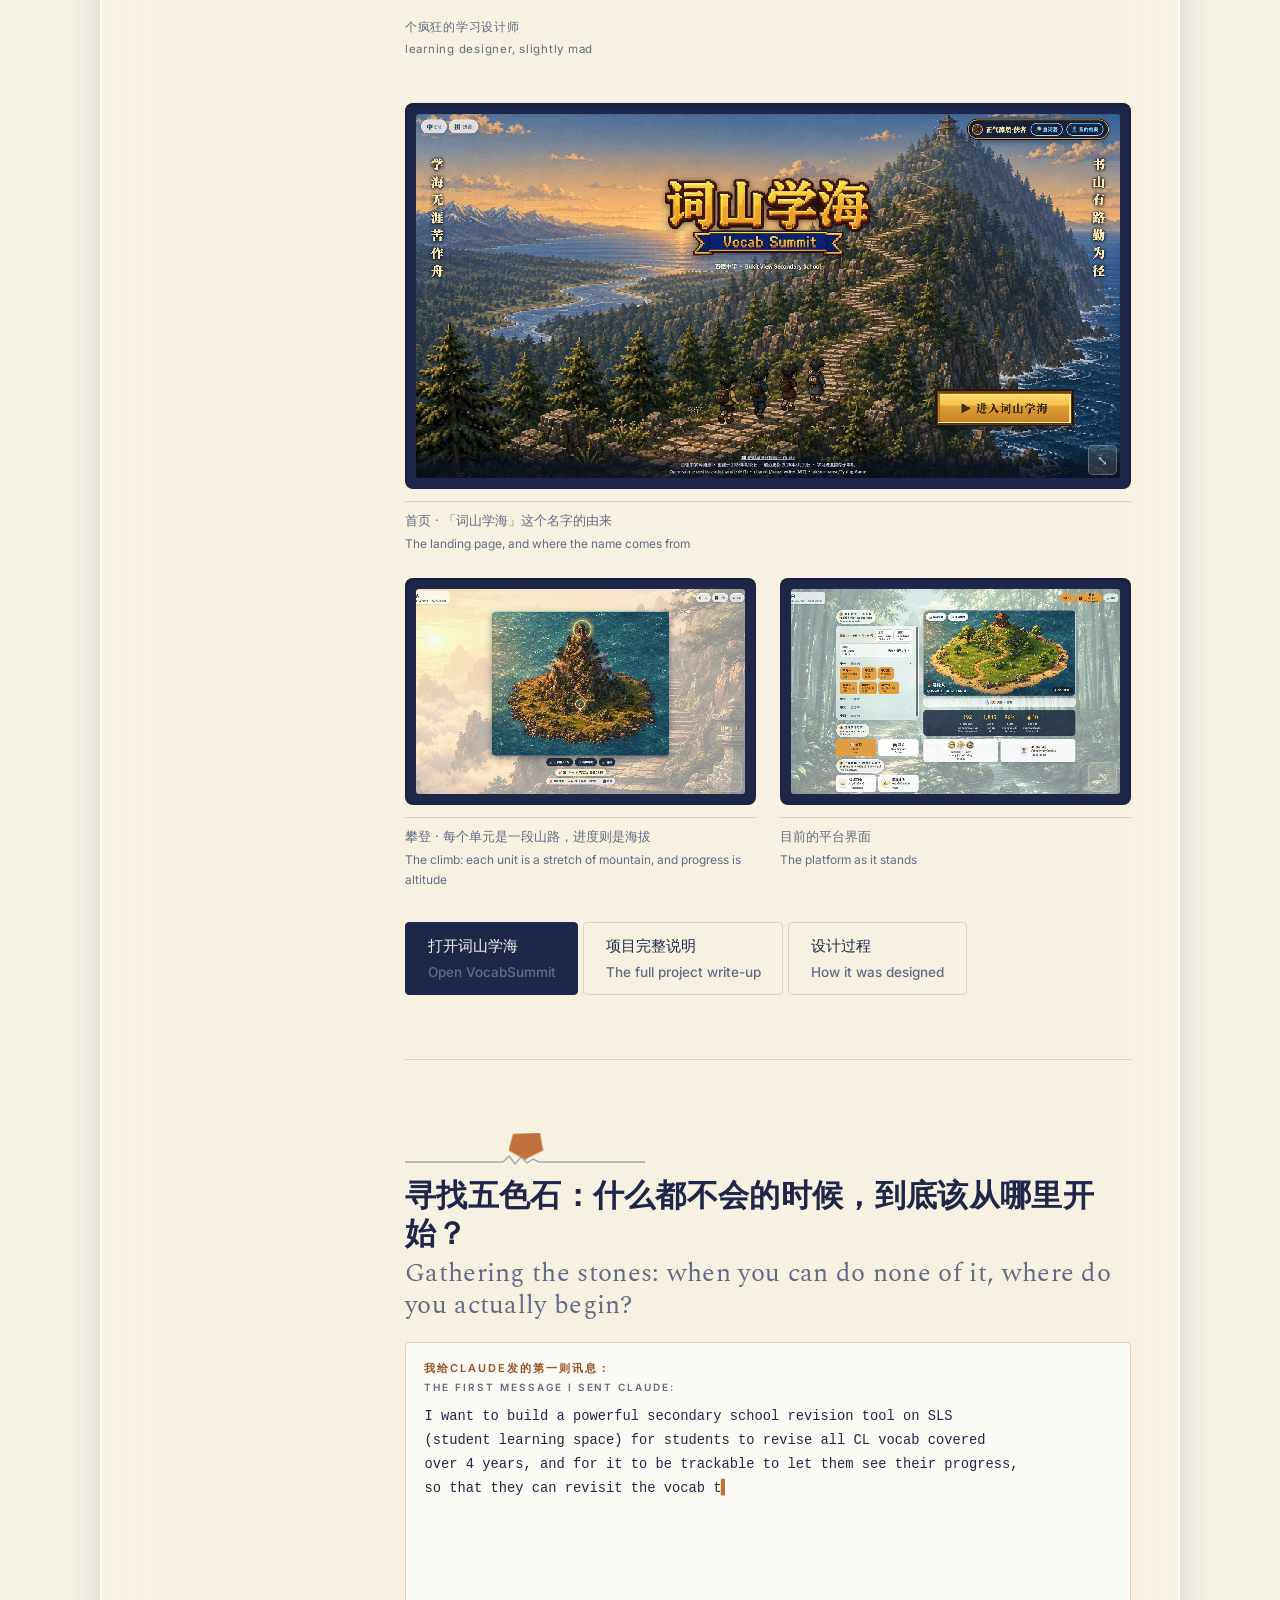
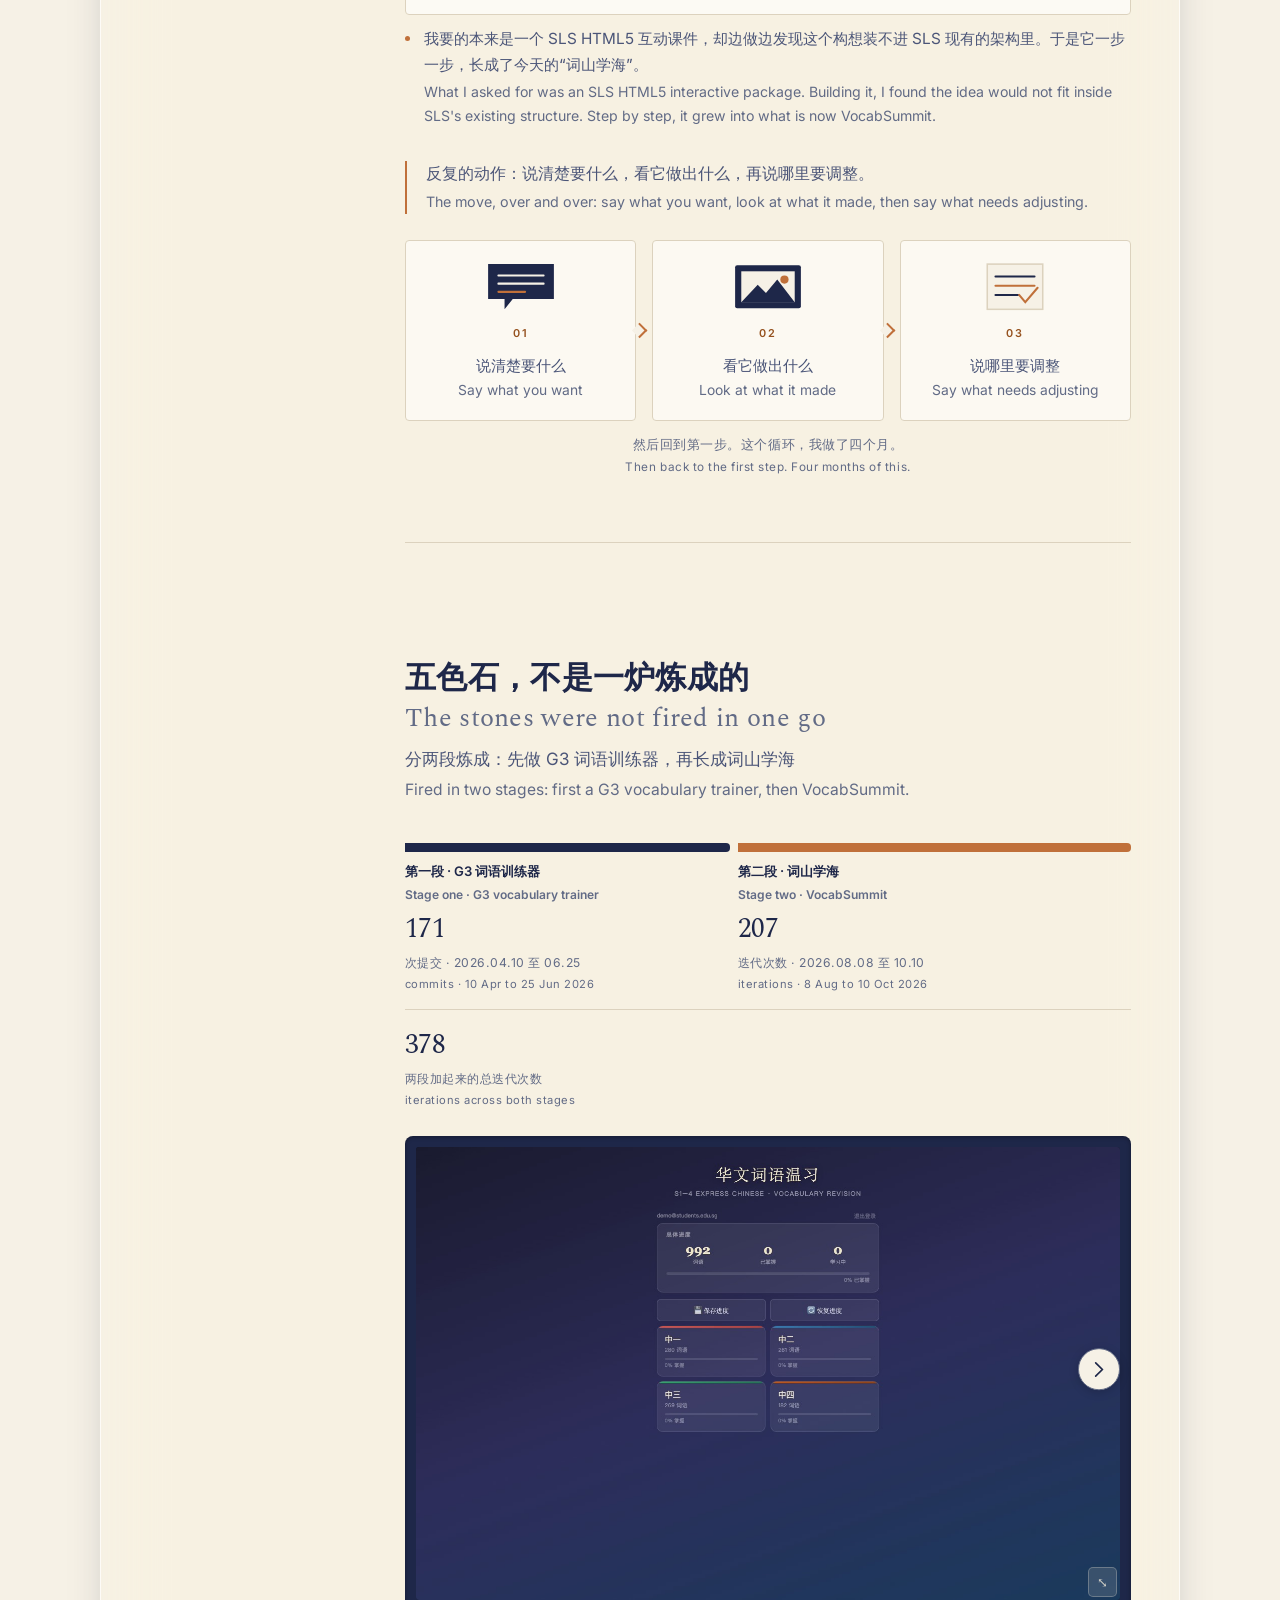
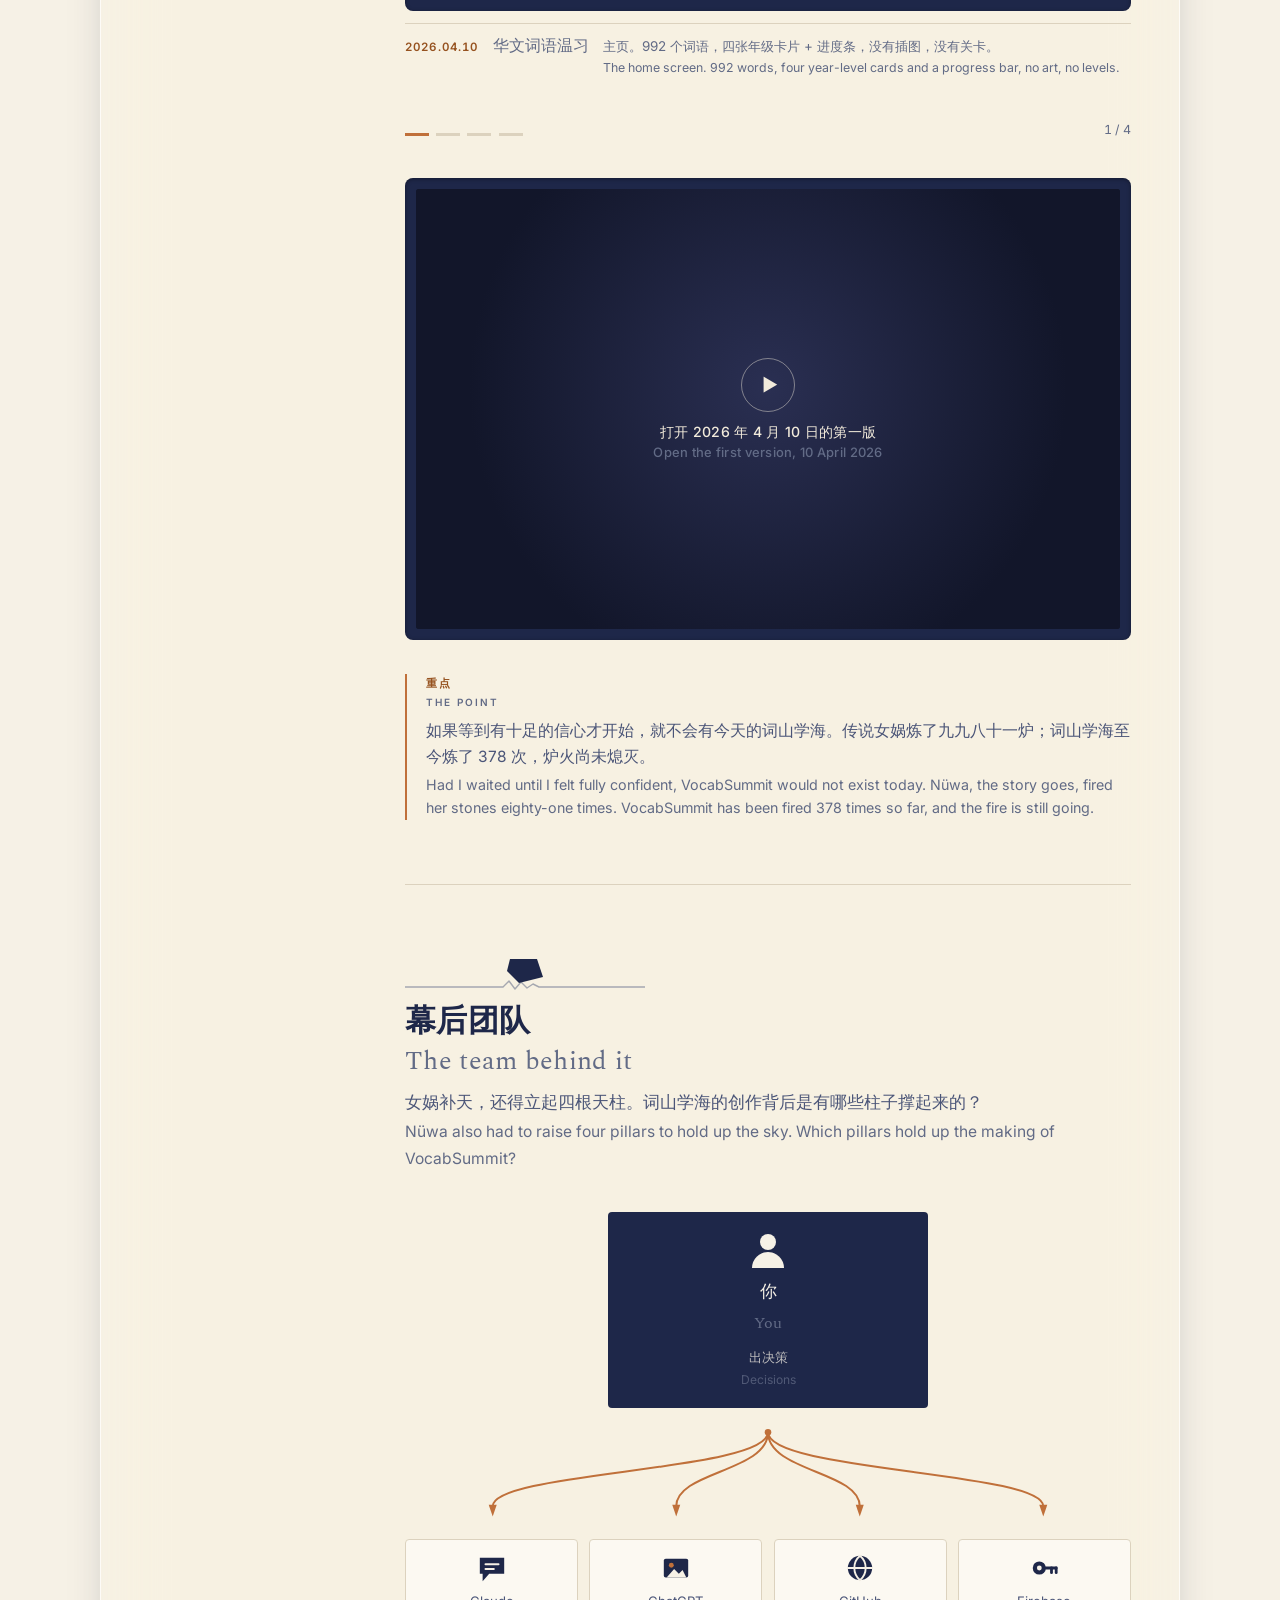
==== commit b2c4c323: "Nuwa page: CL edits, English to match, data question held back; drop Connect status labels Co-Author" ====
--- a/20261028NuwaGamificationWorkshop.html
+++ b/20261028NuwaGamificationWorkshop.html
@@ -706,7 +706,6 @@
                   </button>
                 </div>
               </div>
-              <p class="embed-note" data-i18n="nlc26.evoPlayNote"></p>
             </div>
 
             <div class="highlight-box">
@@ -1199,14 +1198,6 @@
             <h2 class="section-title" data-i18n="nlc26.qTitle"></h2>
             <ol class="loop">
         <li>
-          <h3 data-i18n="nlc26.q1"></h3>
-          <ul class="loop-points">
-            <li data-i18n="nlc26.q1A"></li>
-            <li data-i18n="nlc26.q1B"></li>
-            <li data-i18n="nlc26.q1C"></li>
-          </ul>
-        </li>
-        <li>
           <h3 data-i18n="nlc26.q2"></h3>
           <ul class="loop-points">
             <li data-i18n="nlc26.q2A"></li>
--- a/style.css
+++ b/style.css
@@ -521,7 +521,7 @@
 
 .connect-head {
   display: grid;
-  grid-template-columns: 8.5rem 1fr auto 1rem;
+  grid-template-columns: 8.5rem 1fr 1rem;
   align-items: baseline;
   gap: .5rem 1.25rem;
   padding: 1.15rem .25rem;
@@ -540,13 +540,6 @@
   line-height: 1.35;
   color: var(--ink);
 }
-.connect-status {
-  font-size: .64rem; font-weight: 600; letter-spacing: .1em; text-transform: uppercase;
-  white-space: nowrap;
-}
-.connect-status.upcoming { color: var(--ochre-deep); }
-.connect-status.completed { color: var(--ink-faint); }
-
 .connect-chevron {
   justify-self: end;
   width: 8px; height: 8px;
@@ -584,10 +577,9 @@
 .connect-award::before { content: "\25c6"; margin-right: .45rem; font-size: .7em; vertical-align: .1em; }
 
 @media (max-width: 660px) {
-  .connect-head { grid-template-columns: 1fr auto auto; gap: .3rem .7rem; }
+  .connect-head { grid-template-columns: 1fr auto; gap: .3rem .7rem; }
   .connect-date    { grid-row: 1; grid-column: 1; }
-  .connect-status  { grid-row: 1; grid-column: 2; }
-  .connect-chevron { grid-row: 1; grid-column: 3; align-self: center; }
+  .connect-chevron { grid-row: 1; grid-column: 2; align-self: center; }
   .connect-title   { grid-row: 2; grid-column: 1 / -1; }
   .connect-body { padding-left: .25rem; padding-right: .25rem; }
 }
@@ -998,7 +990,7 @@
 .stats .label .bi-zh, .stats .label .bi-en,
 .connect-date .bi-zh, .connect-date .bi-en,
 .specimen-meta .bi-zh, .specimen-meta .bi-en { display: block; }
-.connect-status .bi-en, .badge-live .bi-en { display: none; }
+.badge-live .bi-en { display: none; }
 
 /* the epigraph gloss hides only in Chinese-only mode */
 html[data-lang-mode="zh"] .epigraph .en { display: none; }
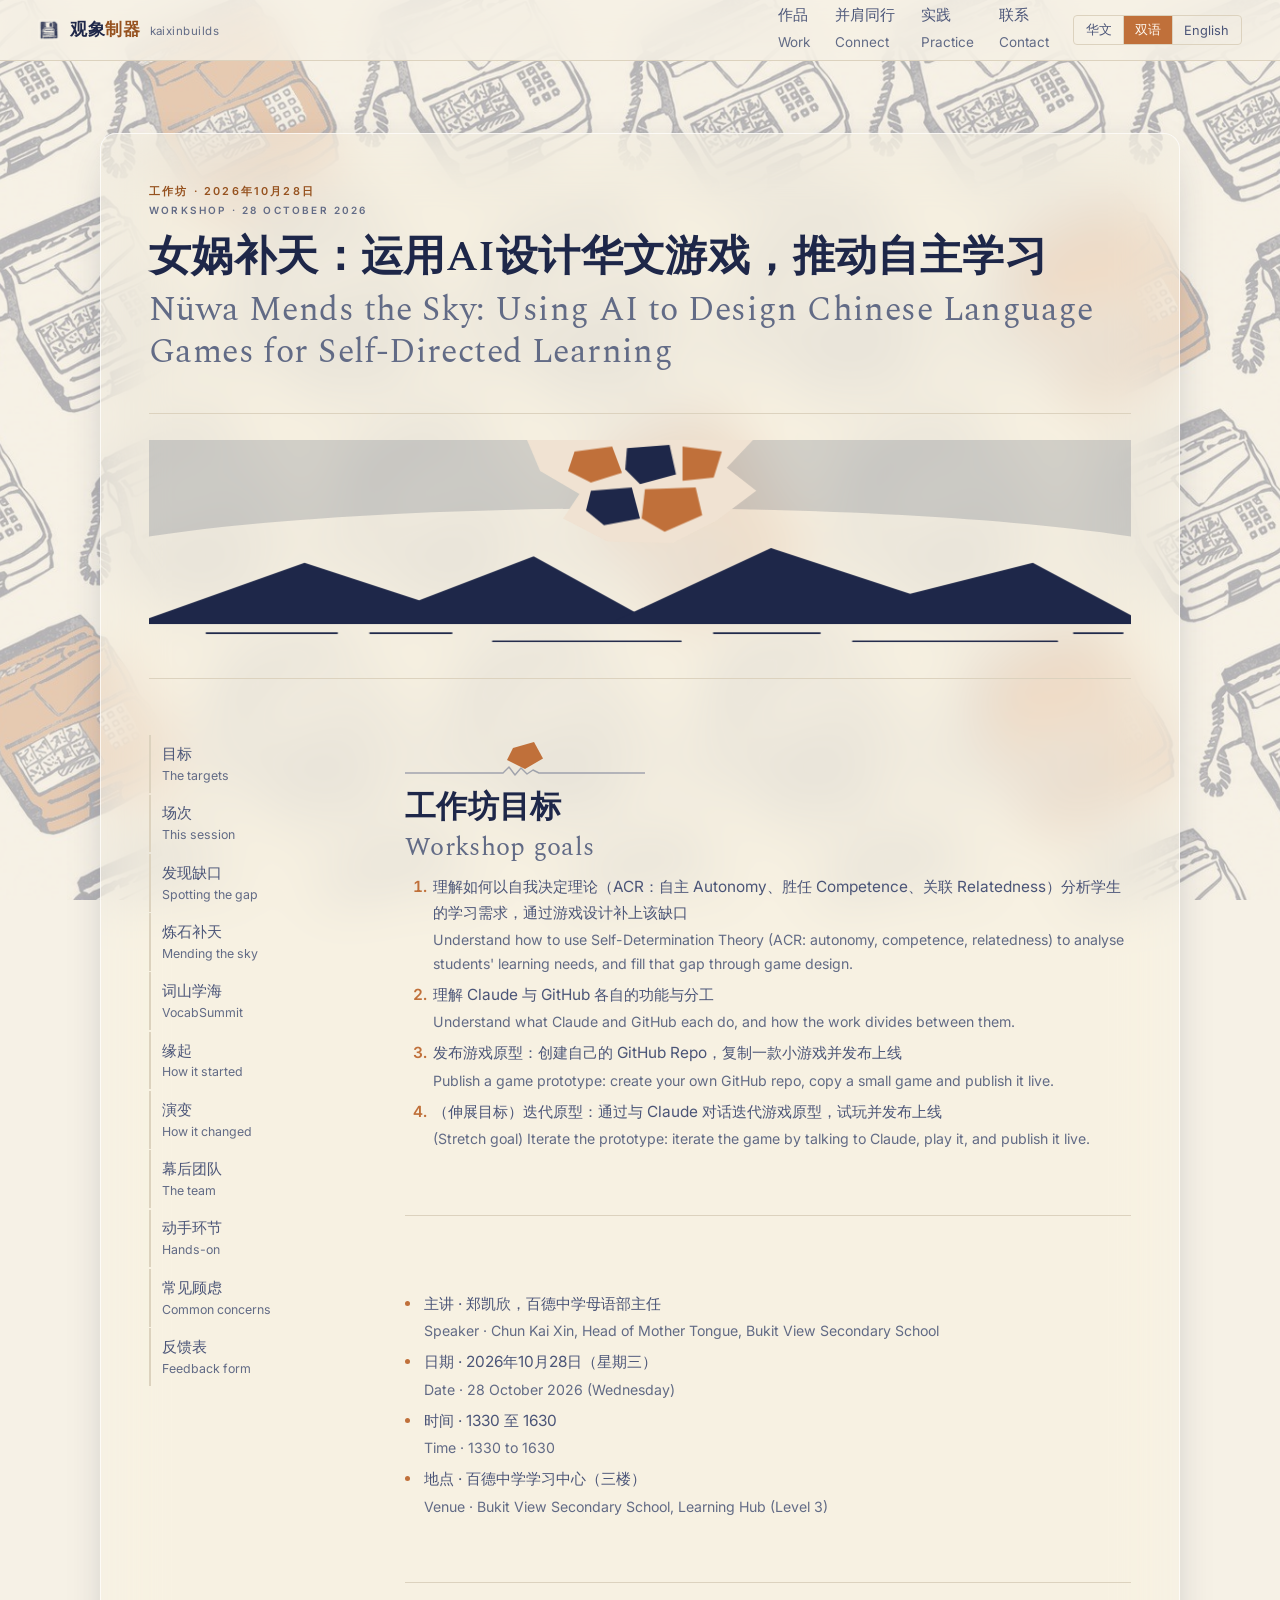
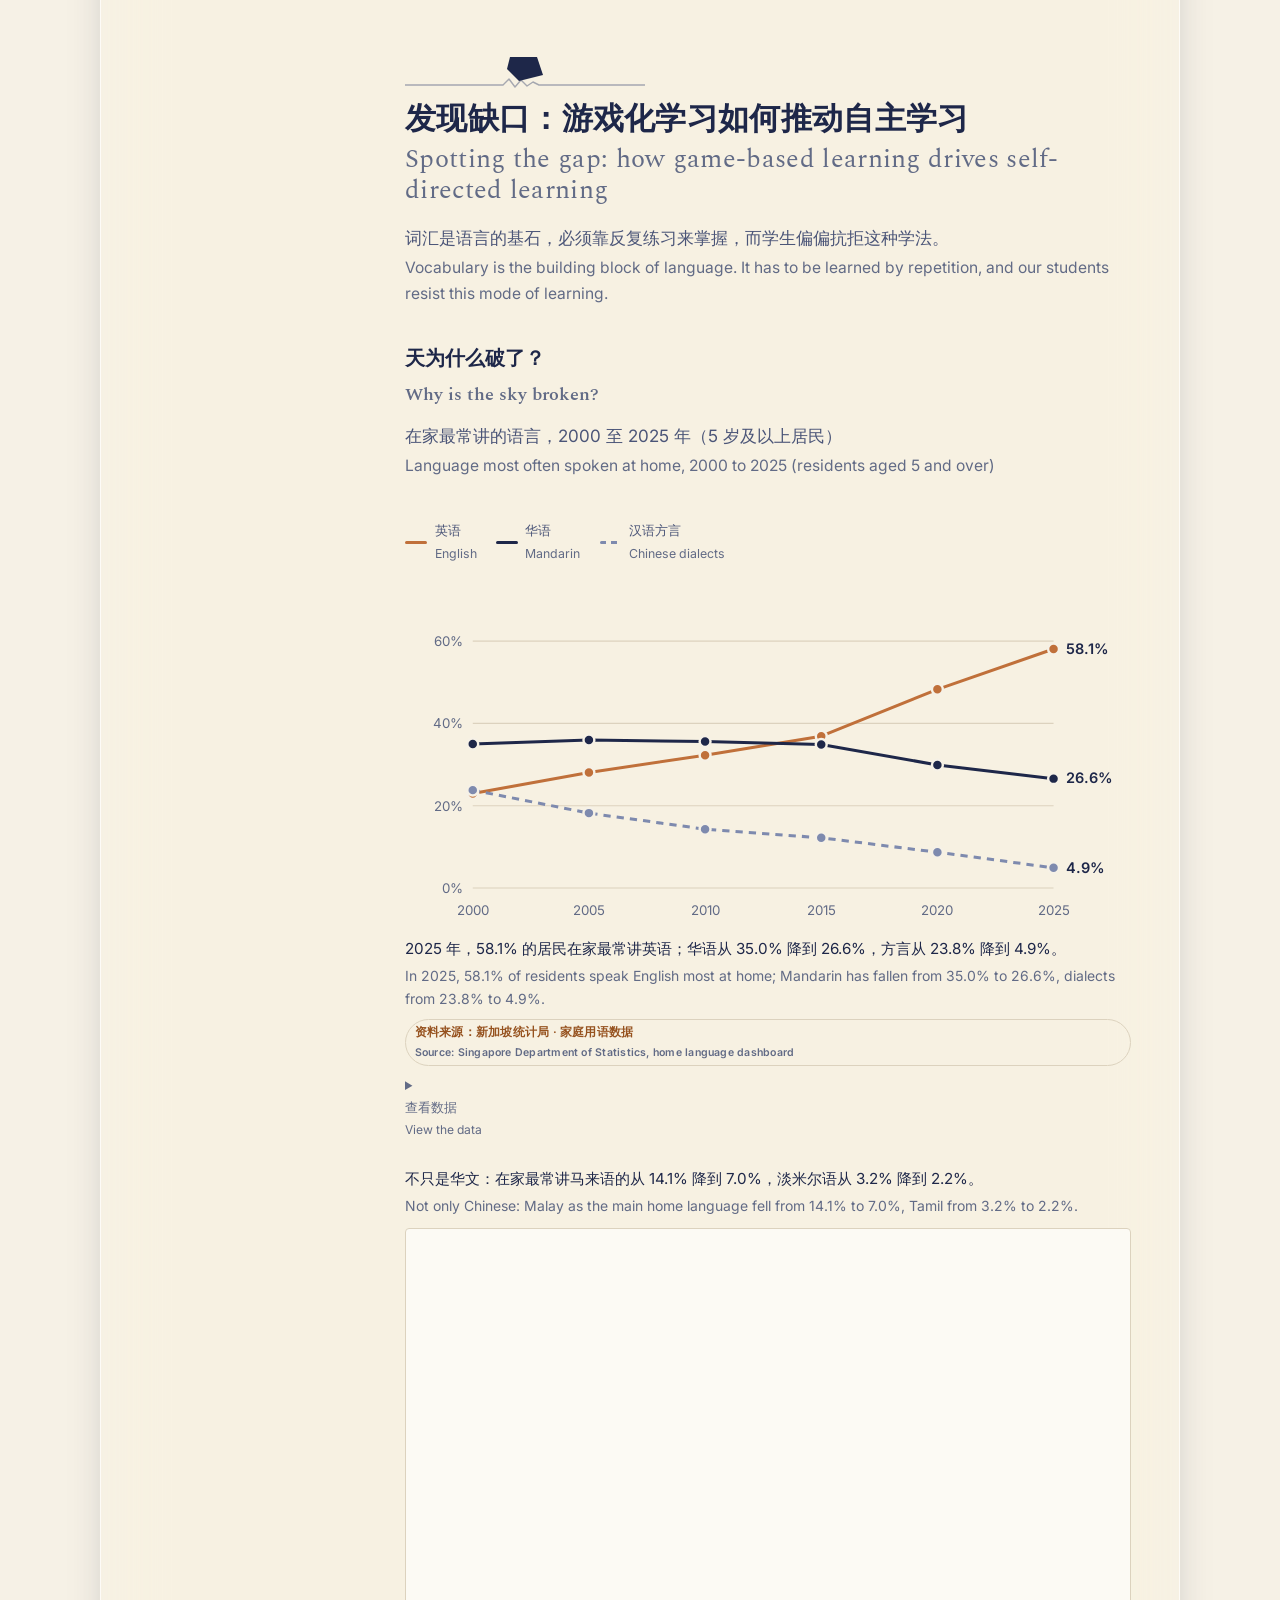
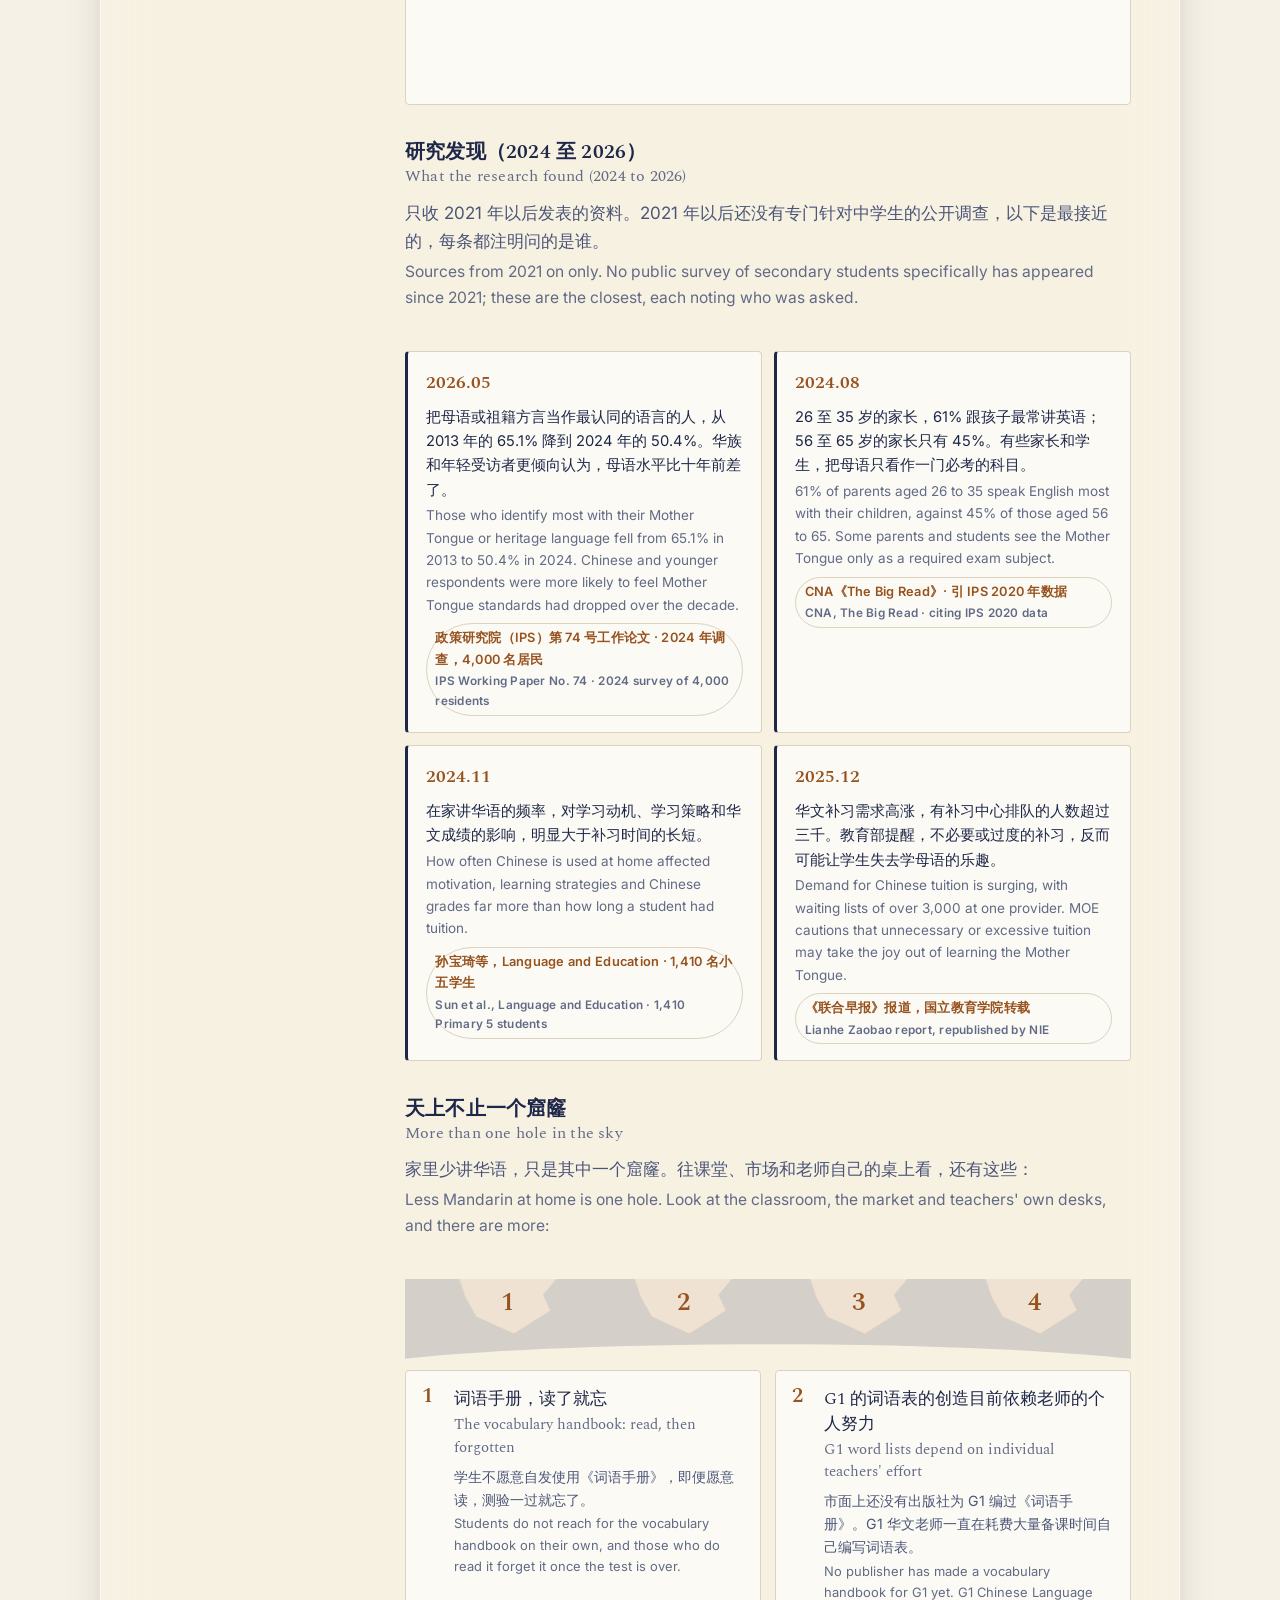
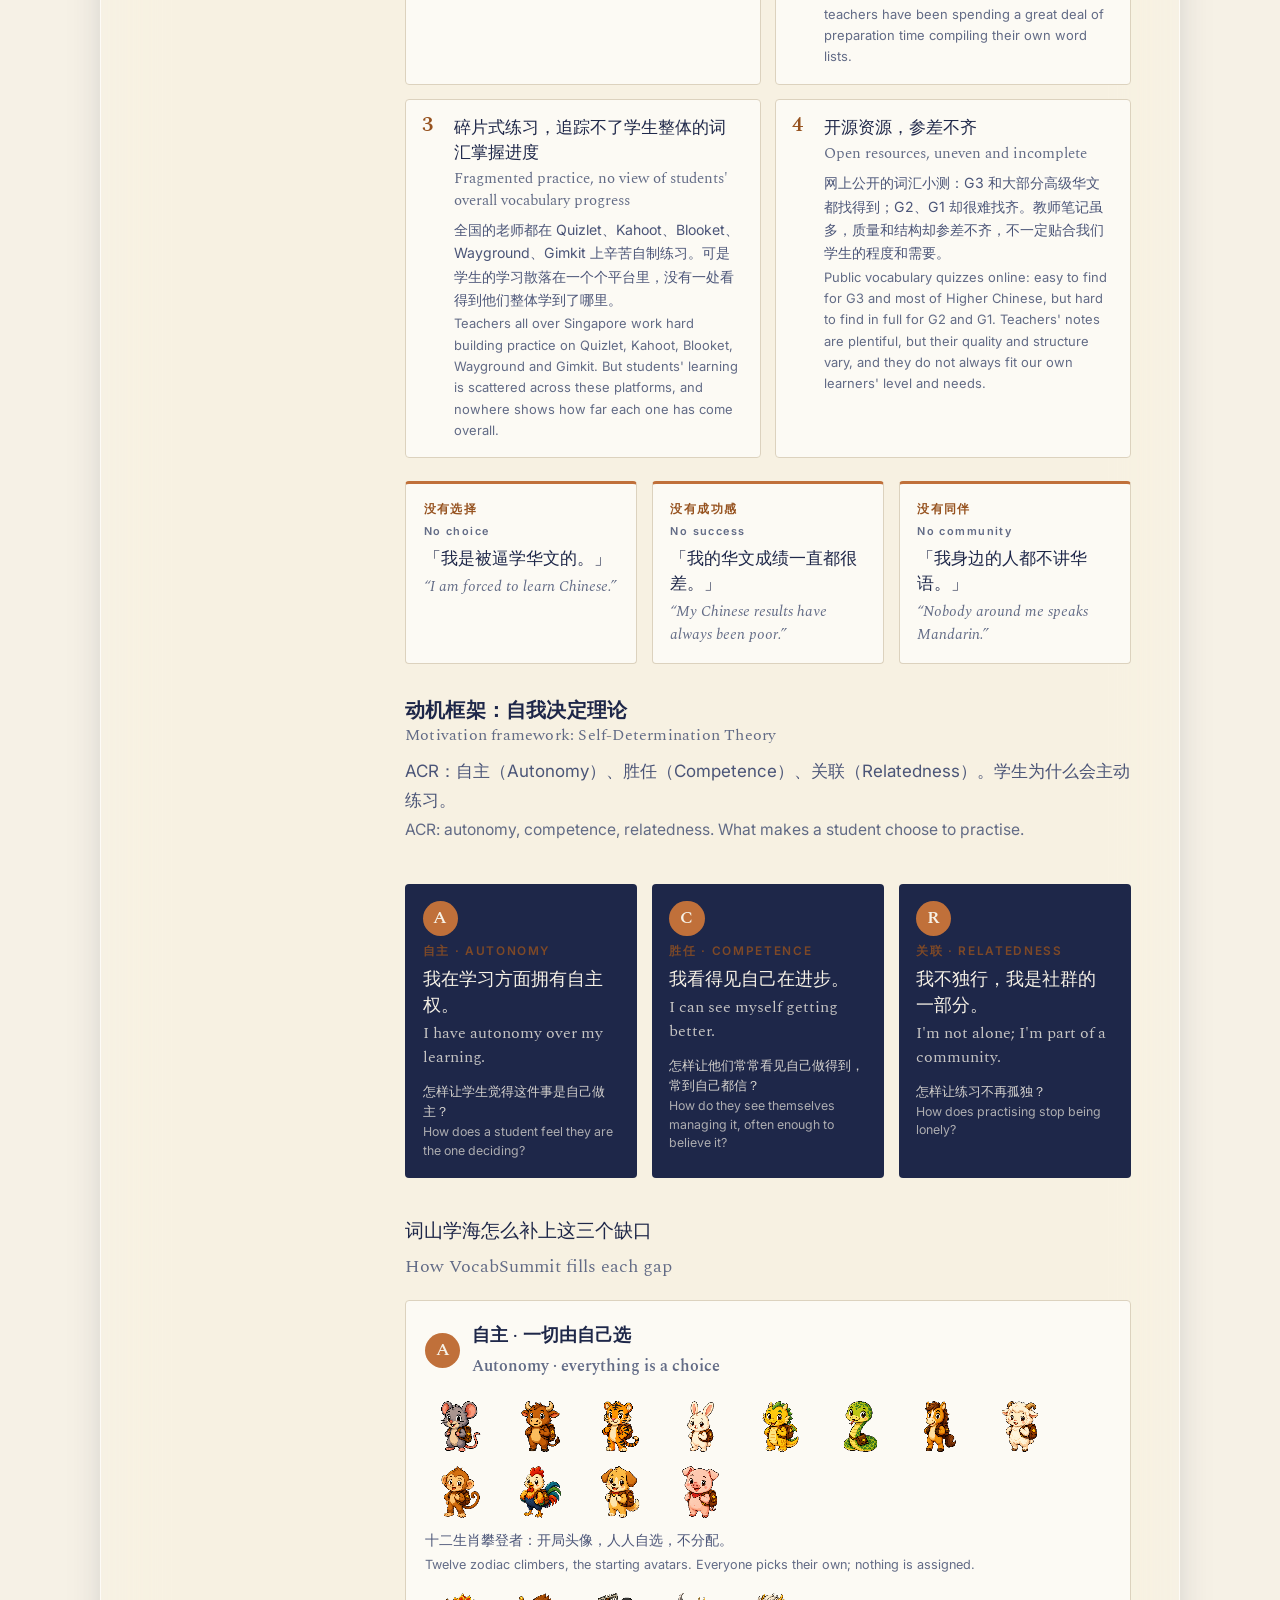
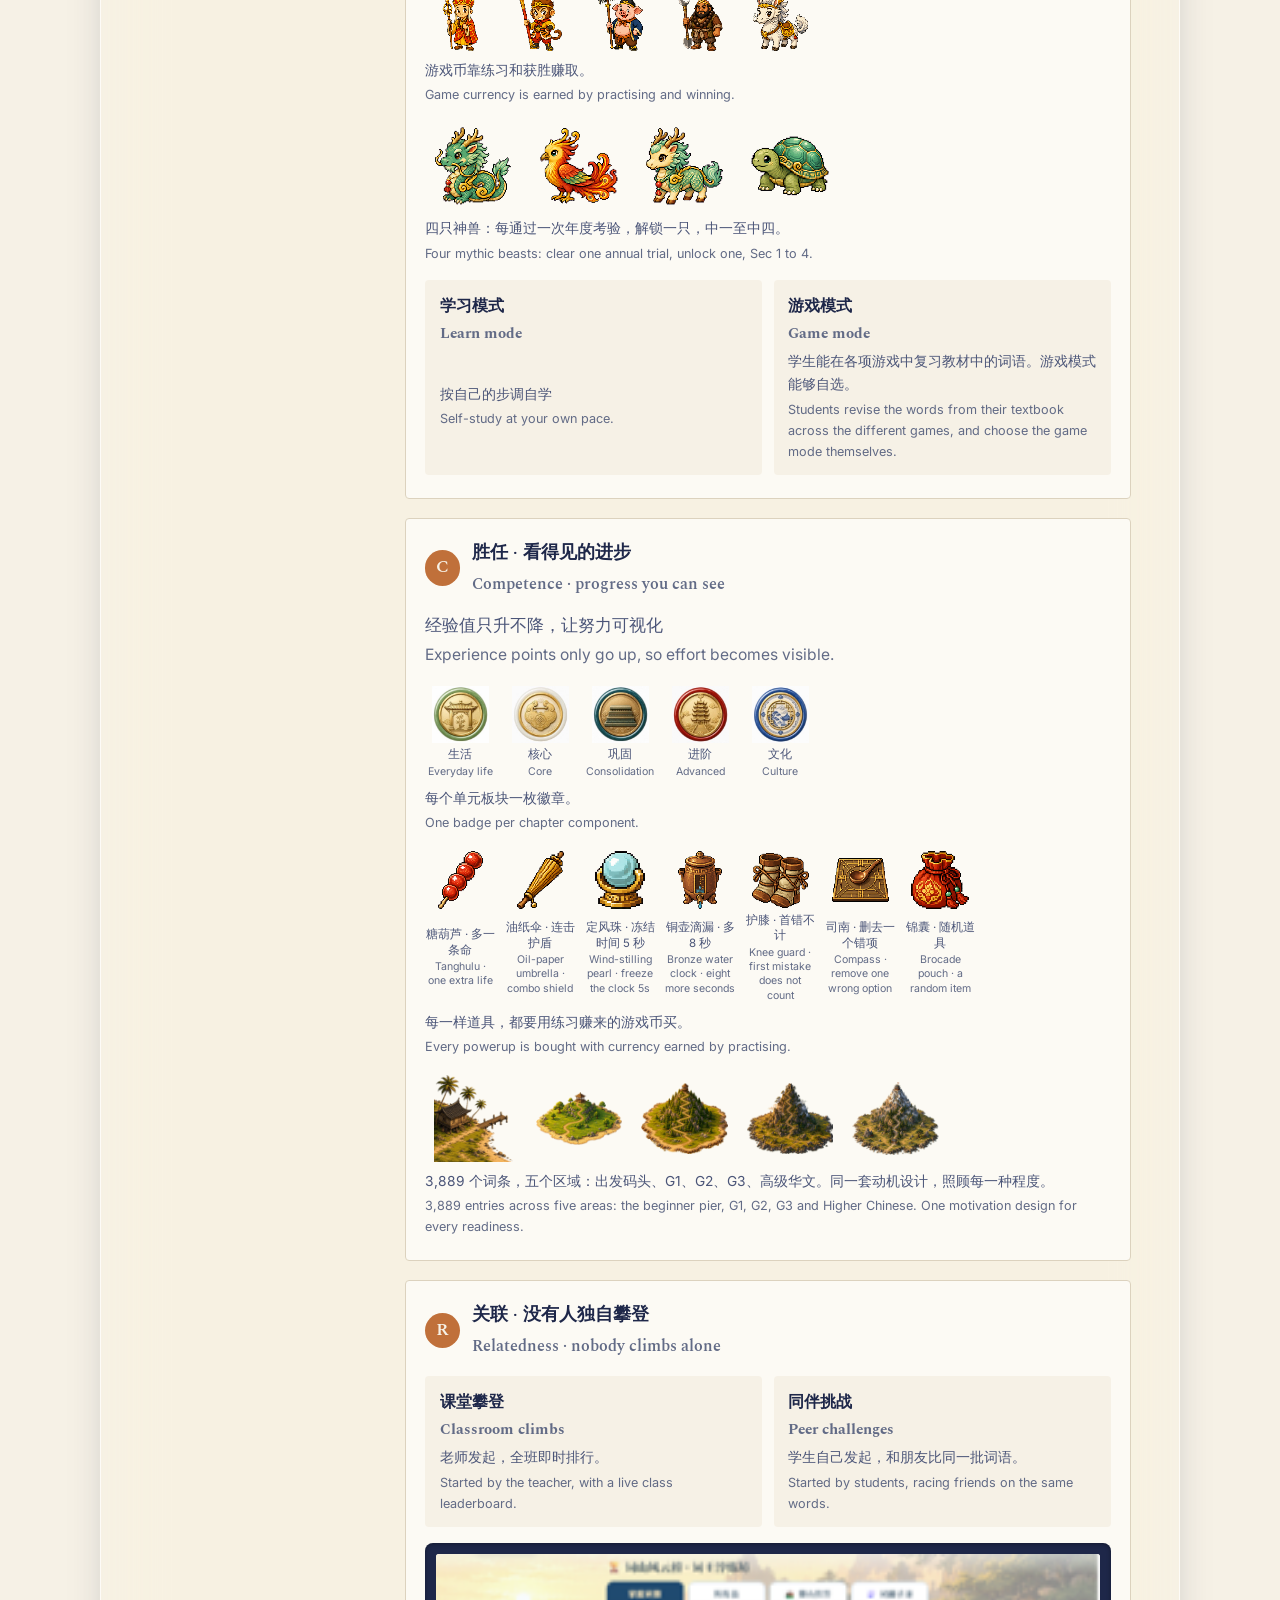
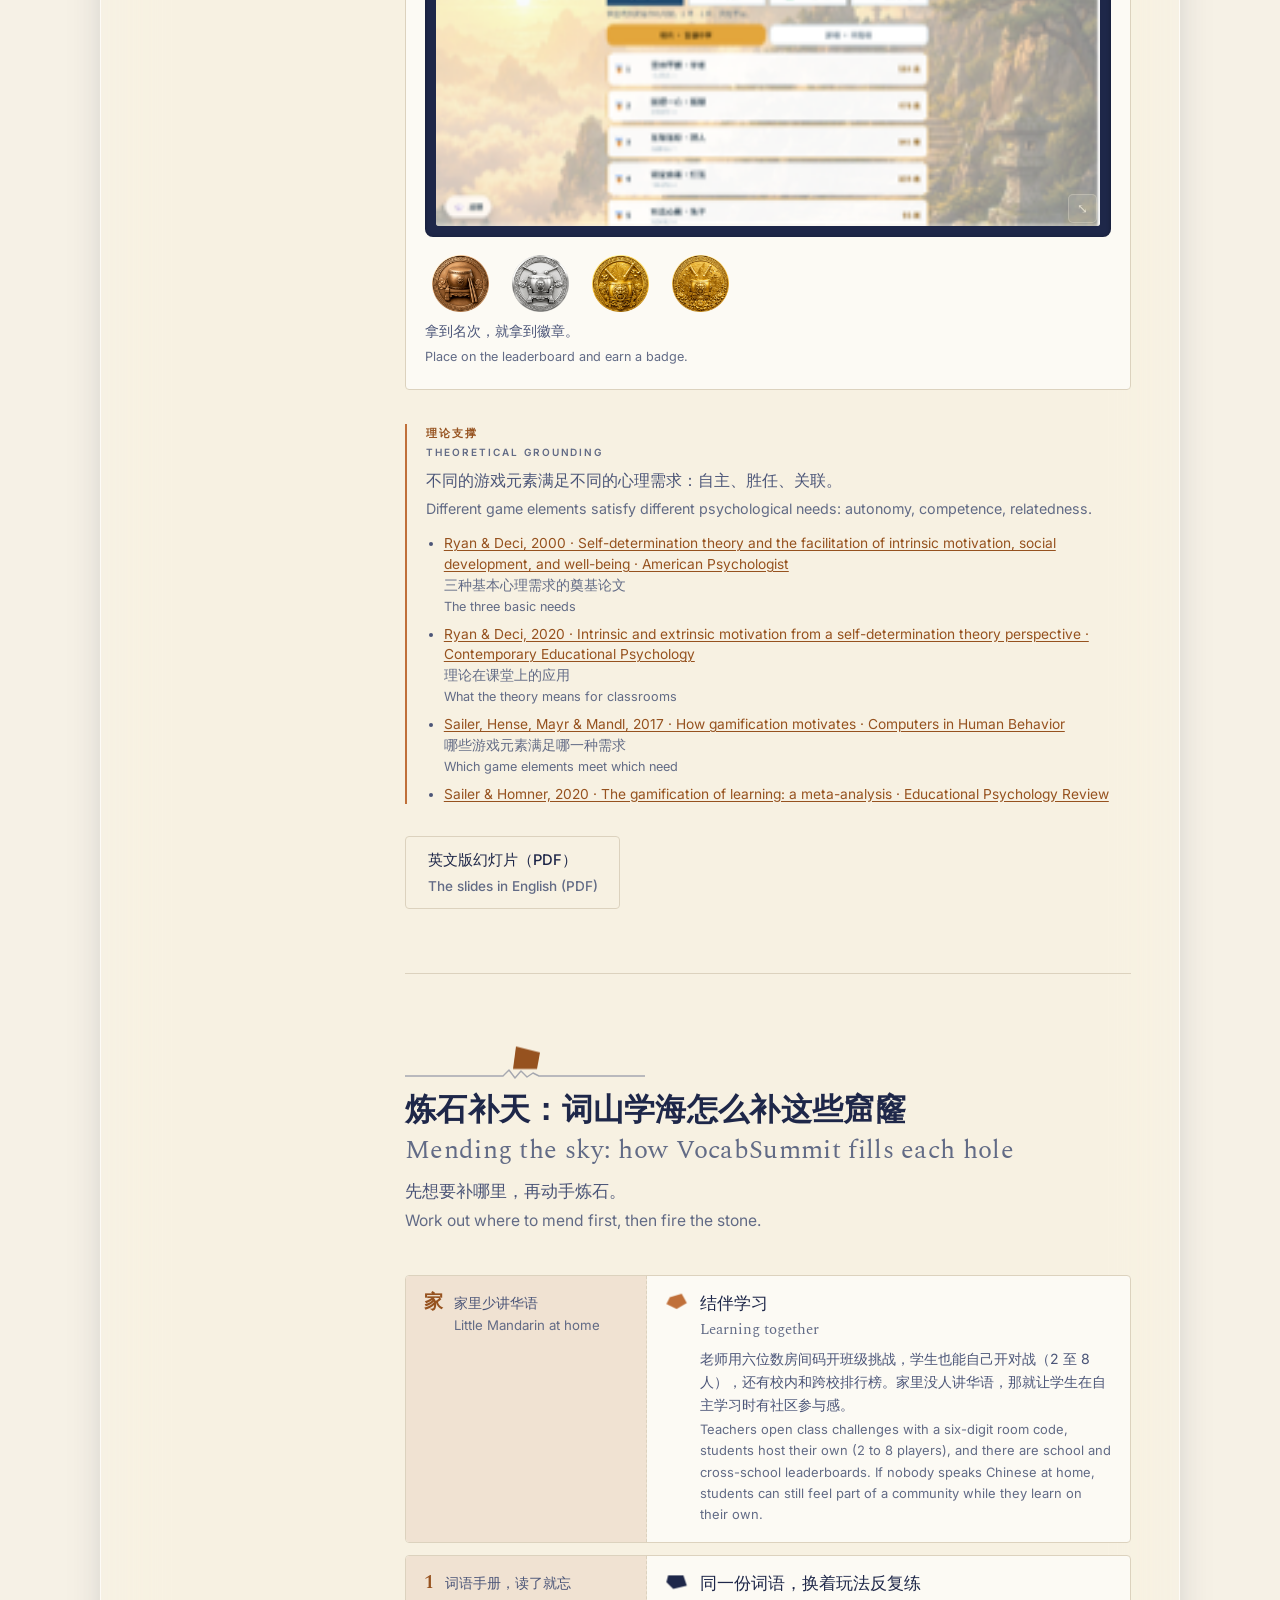
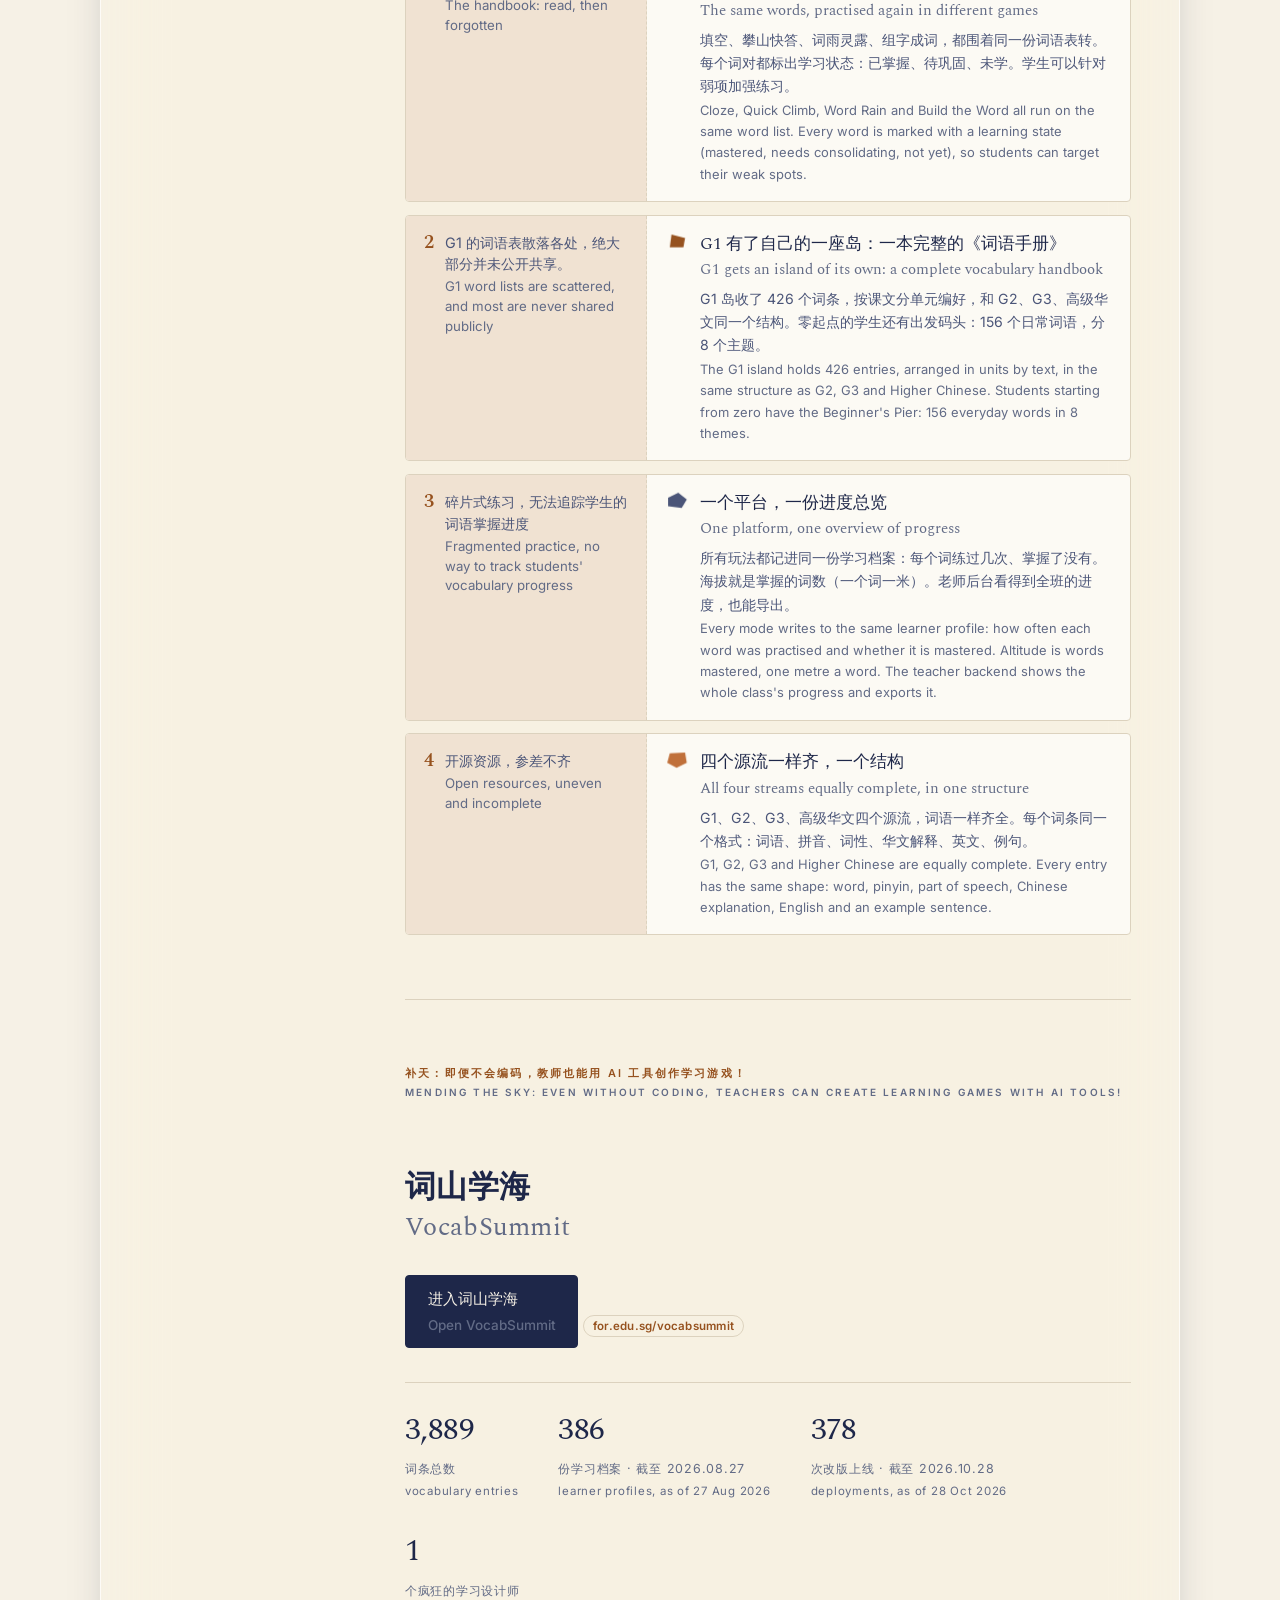
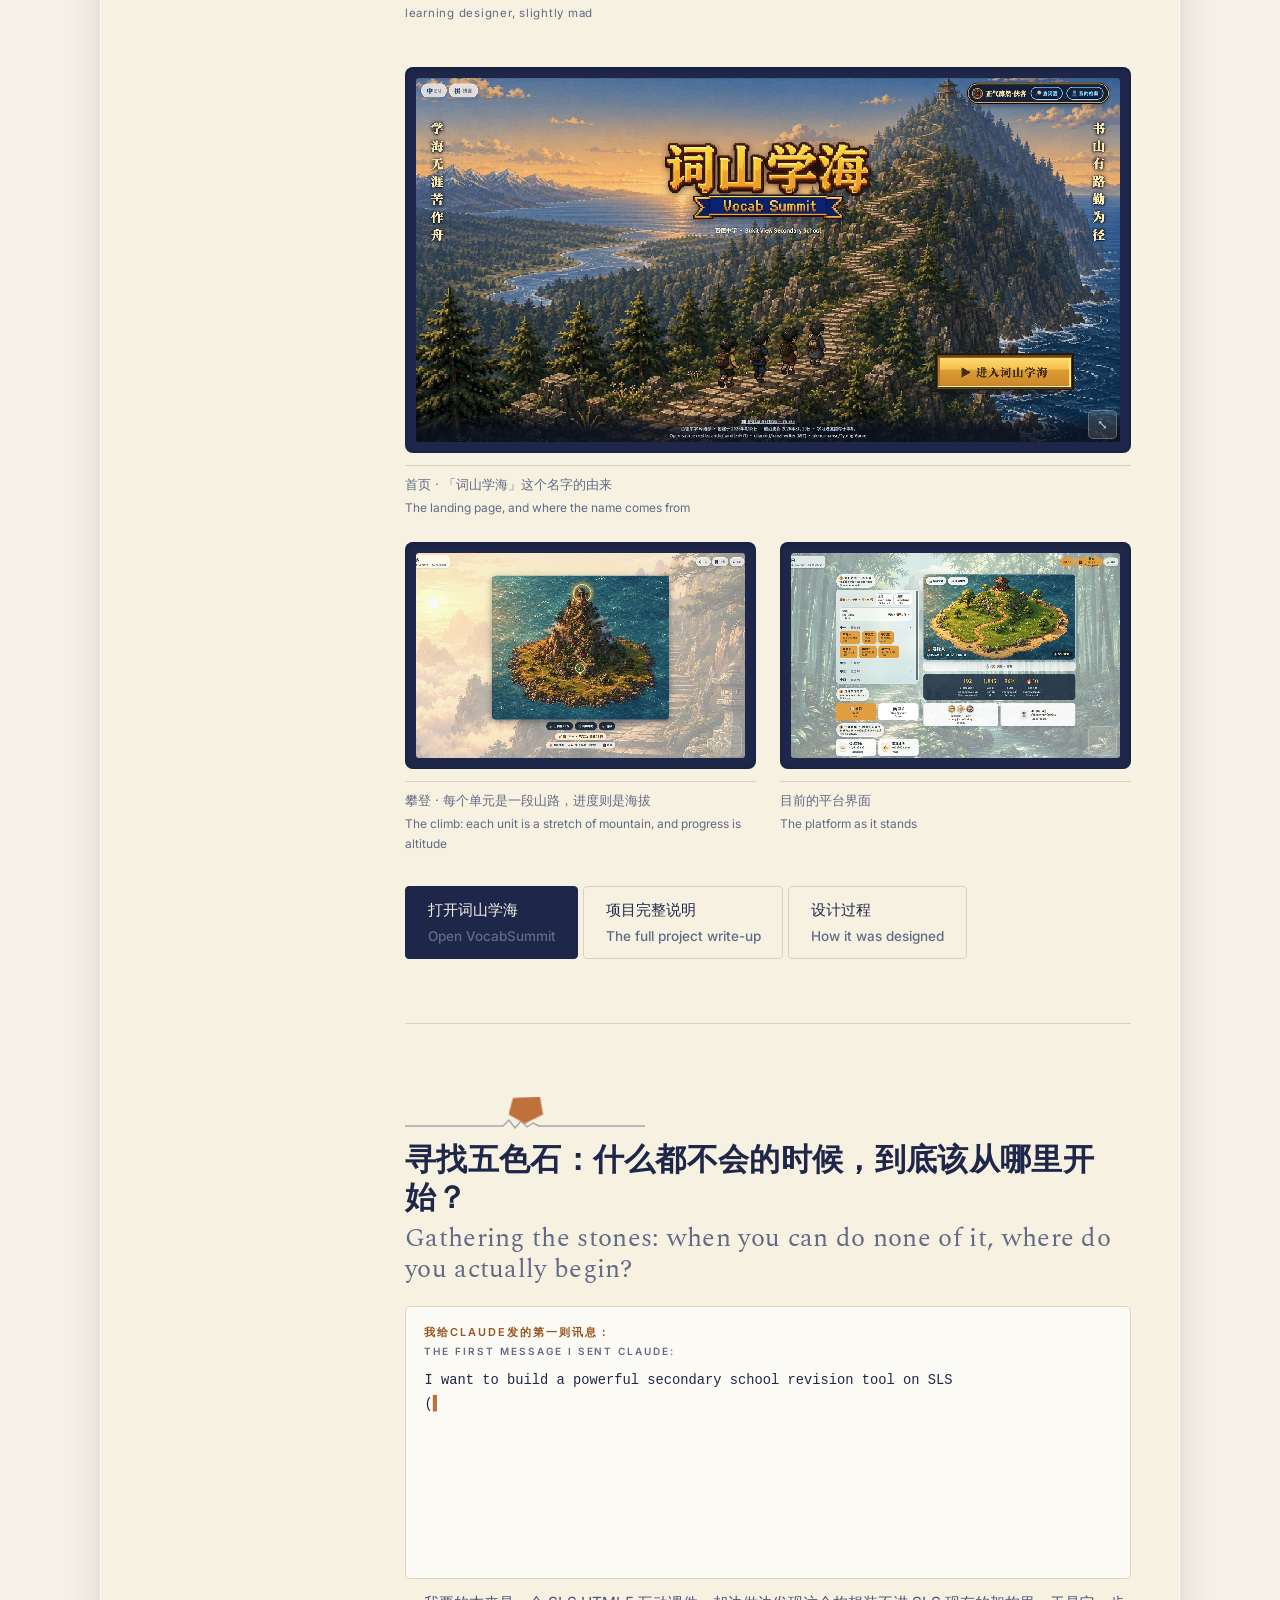
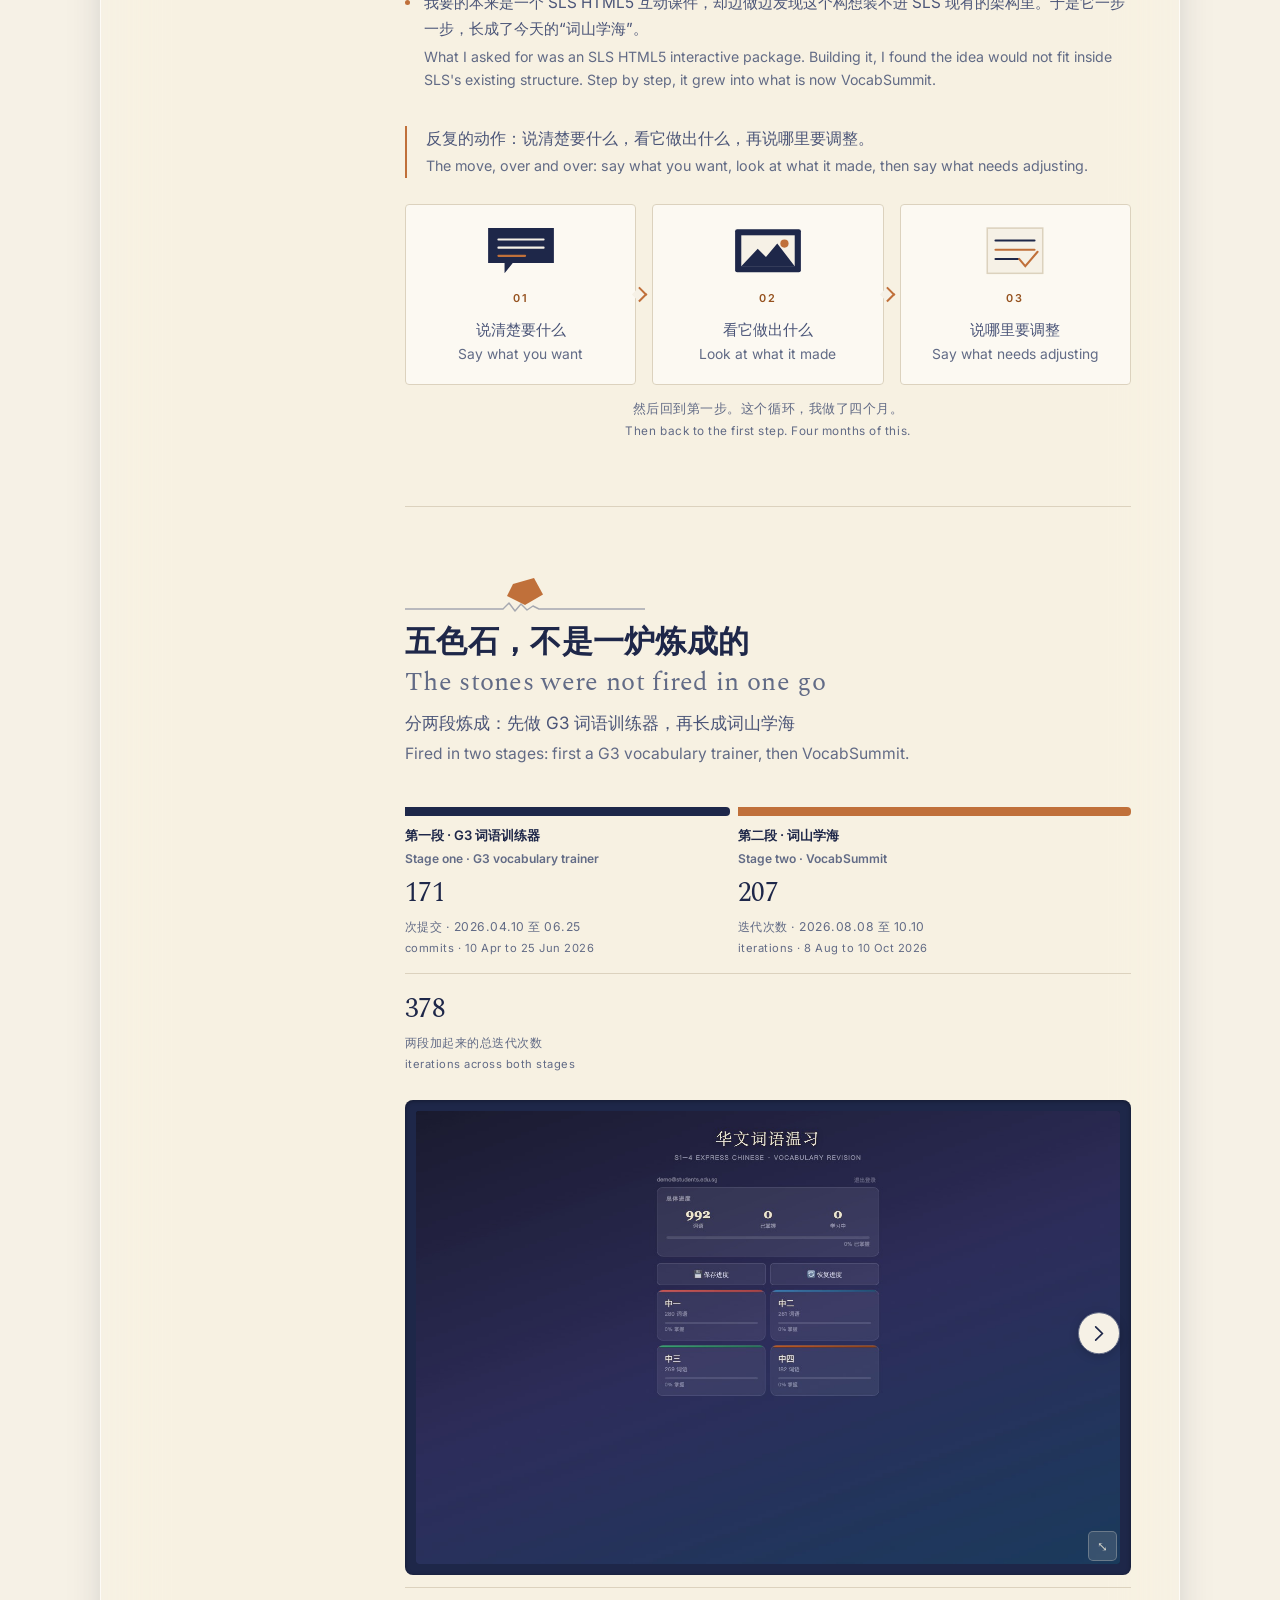
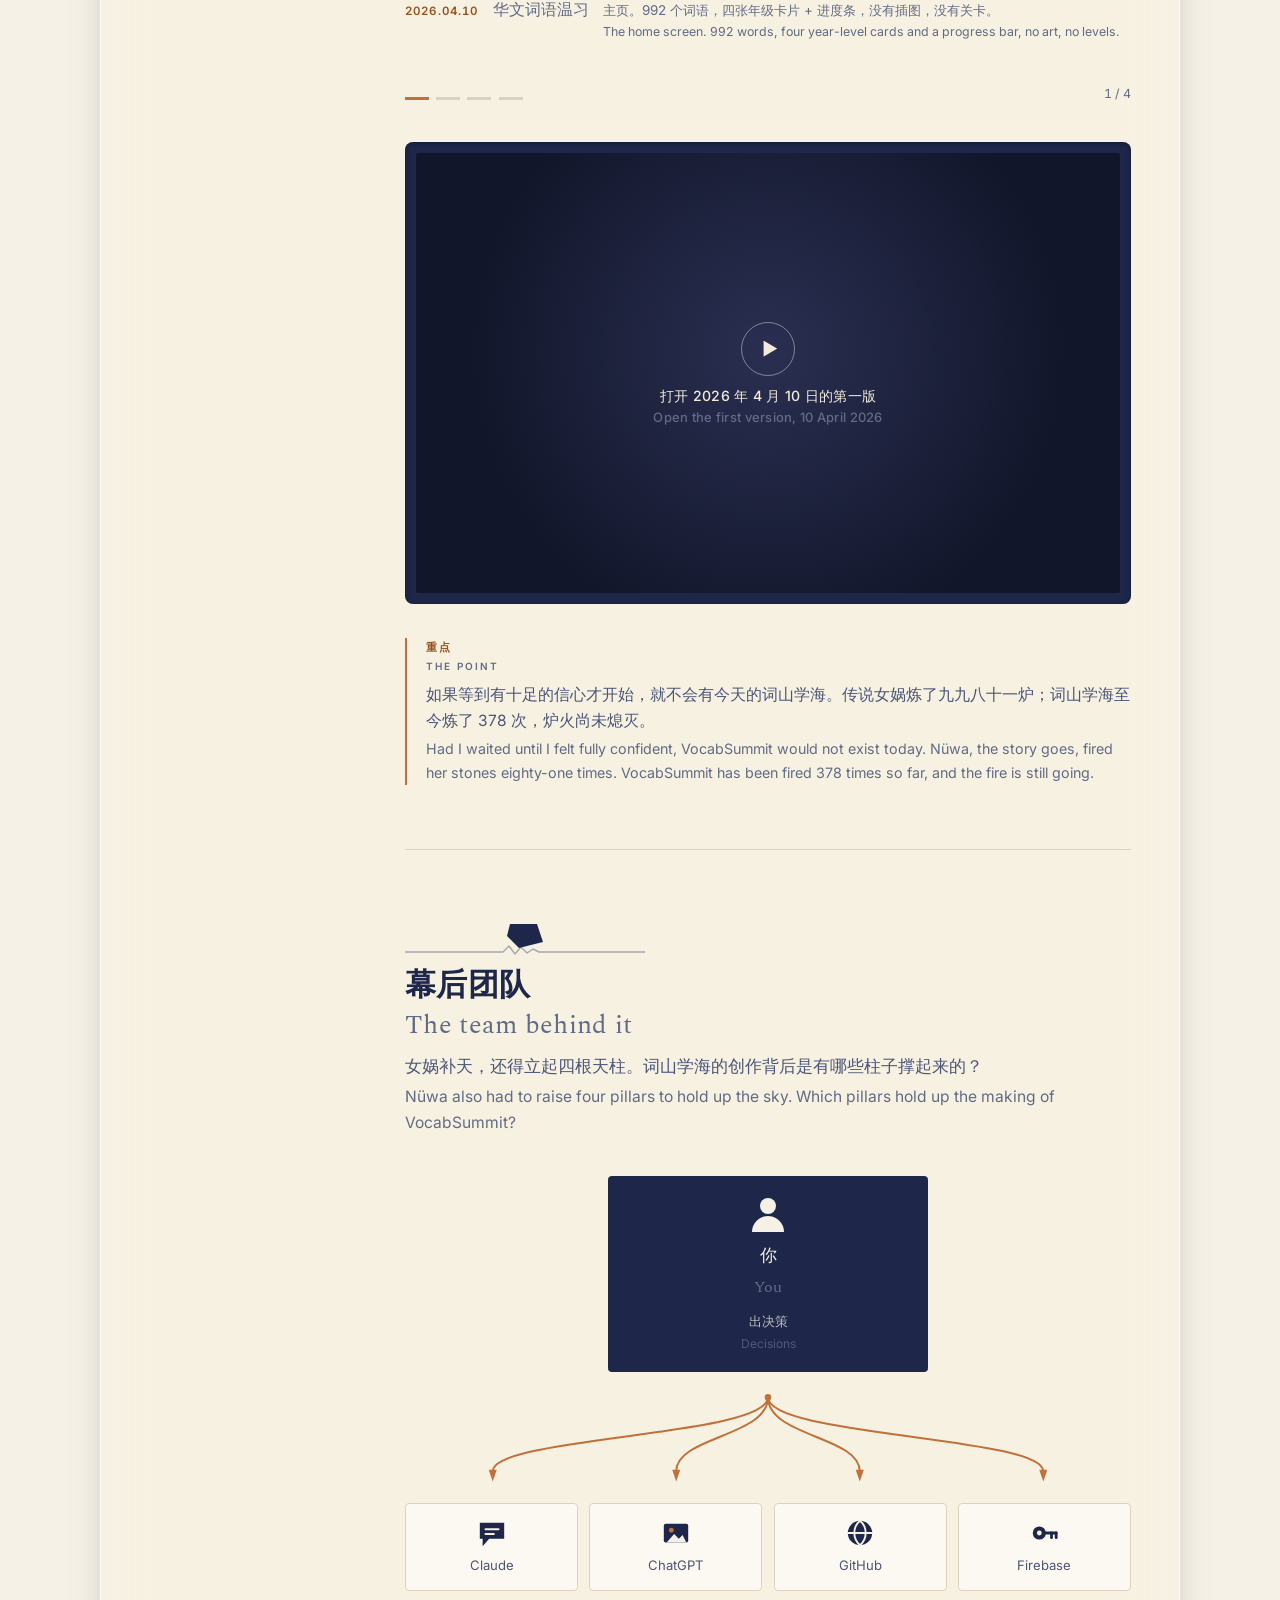
==== commit 893bac24: "Bilingual mode: show hands-on steps, ACR labels and citations once; 浏览我的作品 Co-Authored-By: Claude Op" ====
--- a/20261028NuwaGamificationWorkshop.html
+++ b/20261028NuwaGamificationWorkshop.html
@@ -387,11 +387,14 @@
               <p data-i18n="nw26.research"></p>
               <ul class="theory-refs">
                 <li><a href="https://doi.org/10.1037/0003-066X.55.1.68" target="_blank" rel="noopener"
-                       data-i18n="nw26.theory1"></a></li>
+                       data-i18n="nw26.theory1"></a>
+                    <span class="theory-note" data-i18n="nw26.theory1Note"></span></li>
                 <li><a href="https://doi.org/10.1016/j.cedpsych.2020.101860" target="_blank" rel="noopener"
-                       data-i18n="nw26.theory2"></a></li>
+                       data-i18n="nw26.theory2"></a>
+                    <span class="theory-note" data-i18n="nw26.theory2Note"></span></li>
                 <li><a href="https://doi.org/10.1016/j.chb.2016.12.033" target="_blank" rel="noopener"
-                       data-i18n="nw26.theory3"></a></li>
+                       data-i18n="nw26.theory3"></a>
+                    <span class="theory-note" data-i18n="nw26.theory3Note"></span></li>
                 <li><a href="https://doi.org/10.1007/s10648-019-09498-w" target="_blank" rel="noopener"
                        data-i18n="nw26.researchCite"></a></li>
               </ul>
--- a/style.css
+++ b/style.css
@@ -386,6 +386,7 @@
 .highlight-box p { margin: 0; color: var(--ink-soft); font-size: .97rem; }
 .theory-refs { margin: .8rem 0 0; padding-left: 1.1rem; display: grid; gap: .45rem; font-size: .86rem; line-height: 1.5; color: var(--ink-soft); }
 .theory-refs a { overflow-wrap: anywhere; }
+.theory-note { display: block; color: var(--ink-faint); }
 
 .featured-cta { margin: 2rem 0 0; }
 
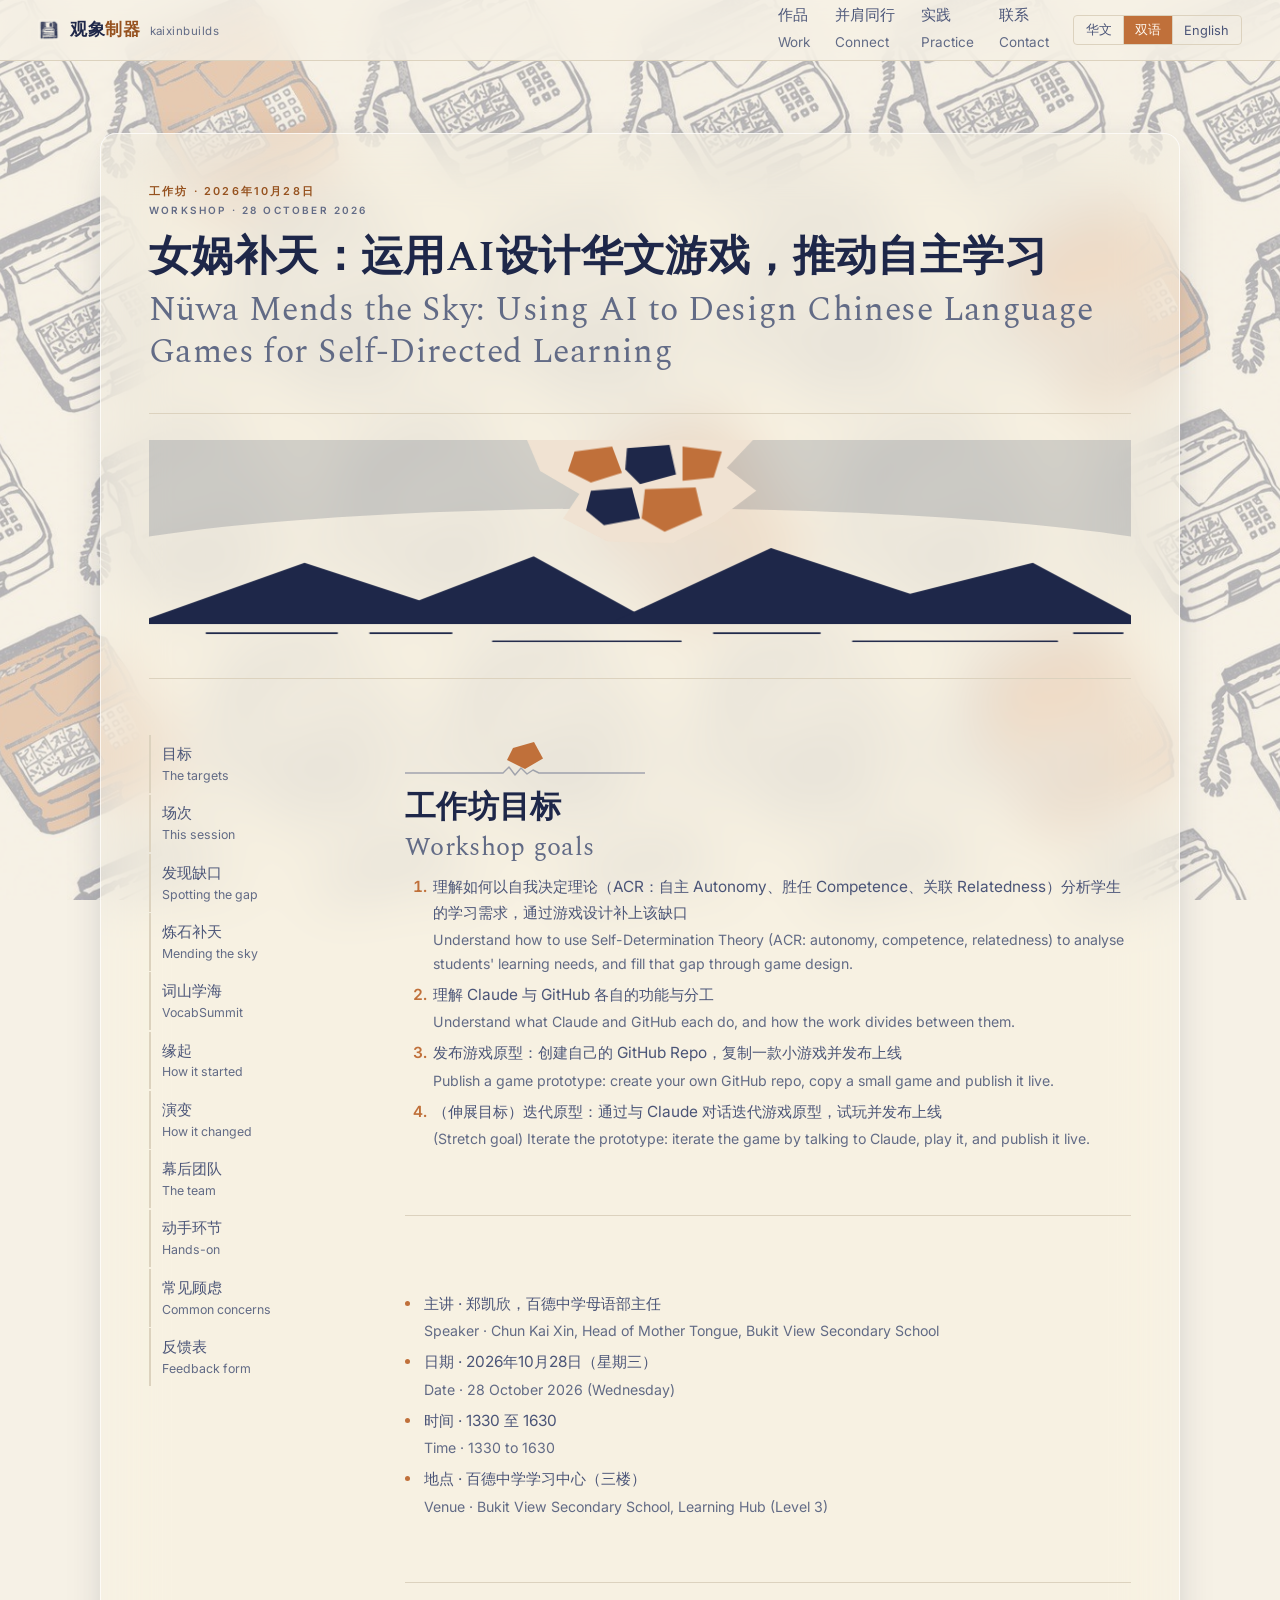
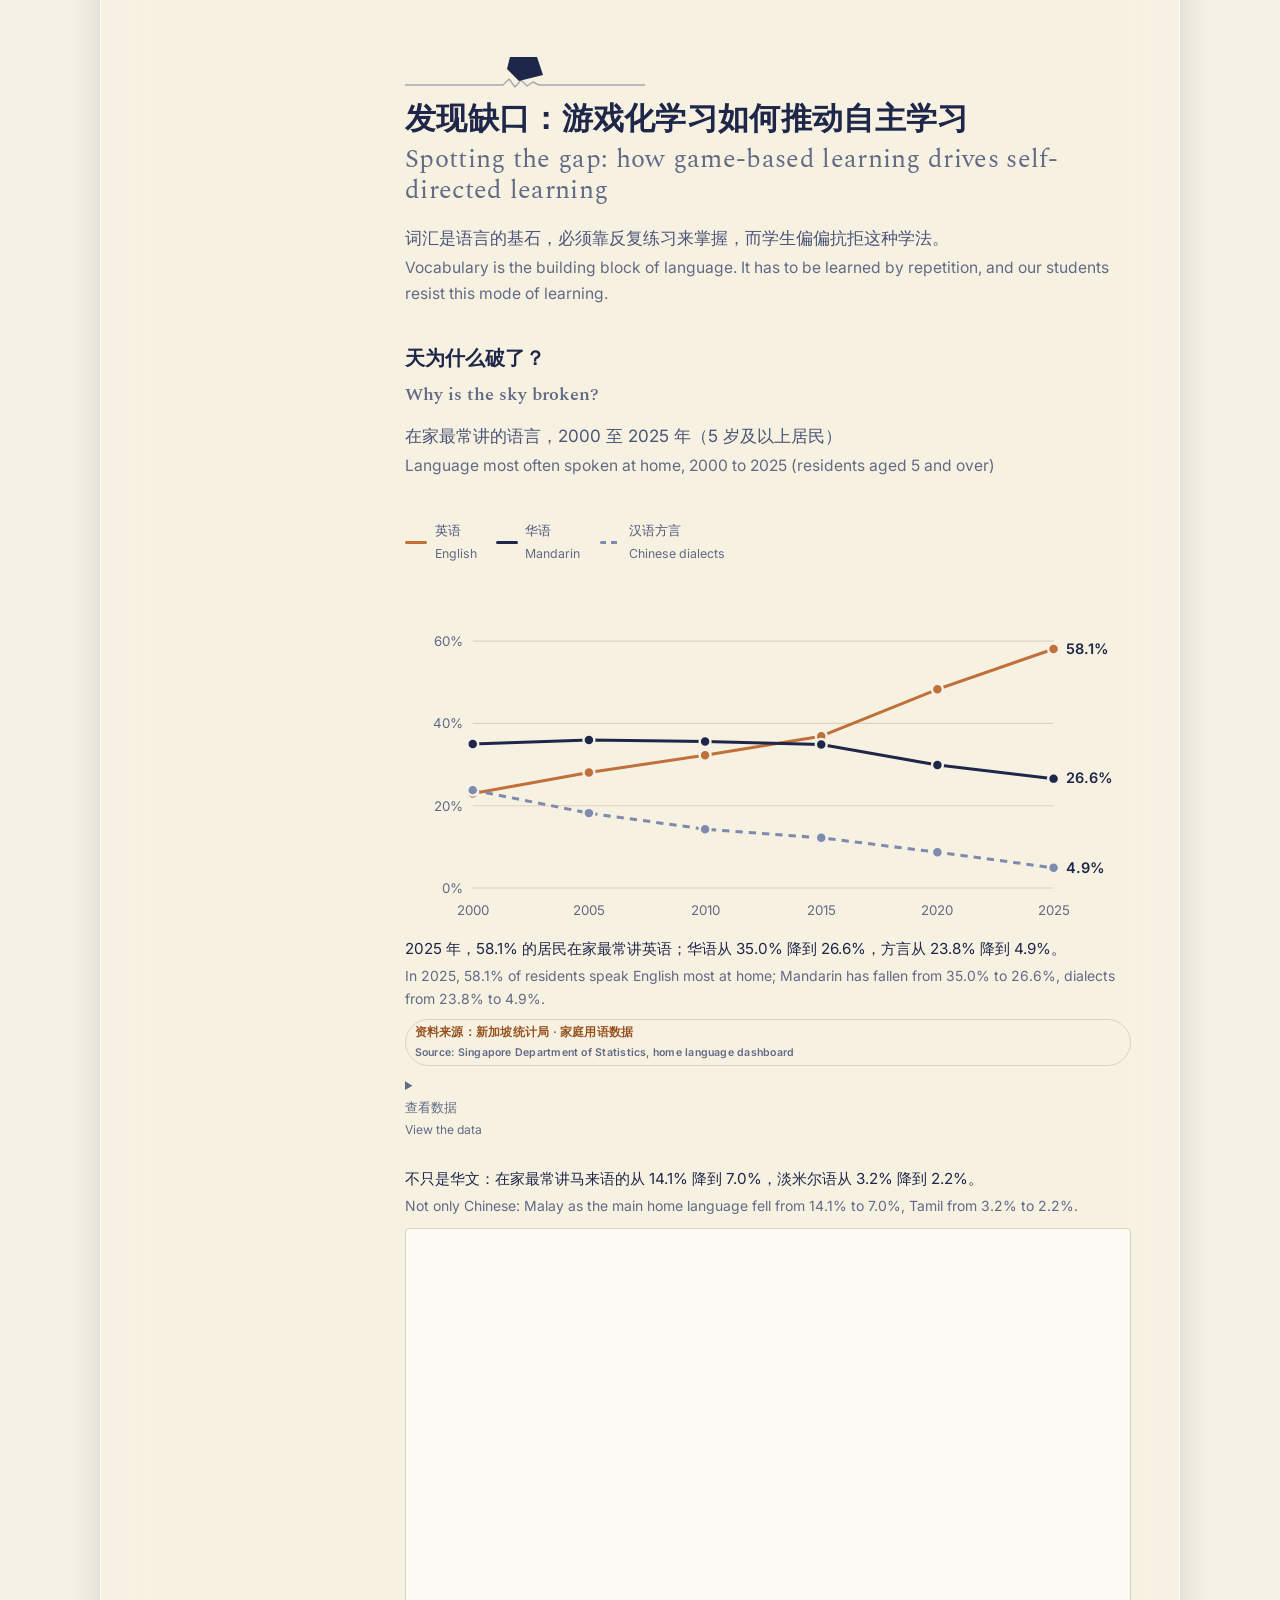
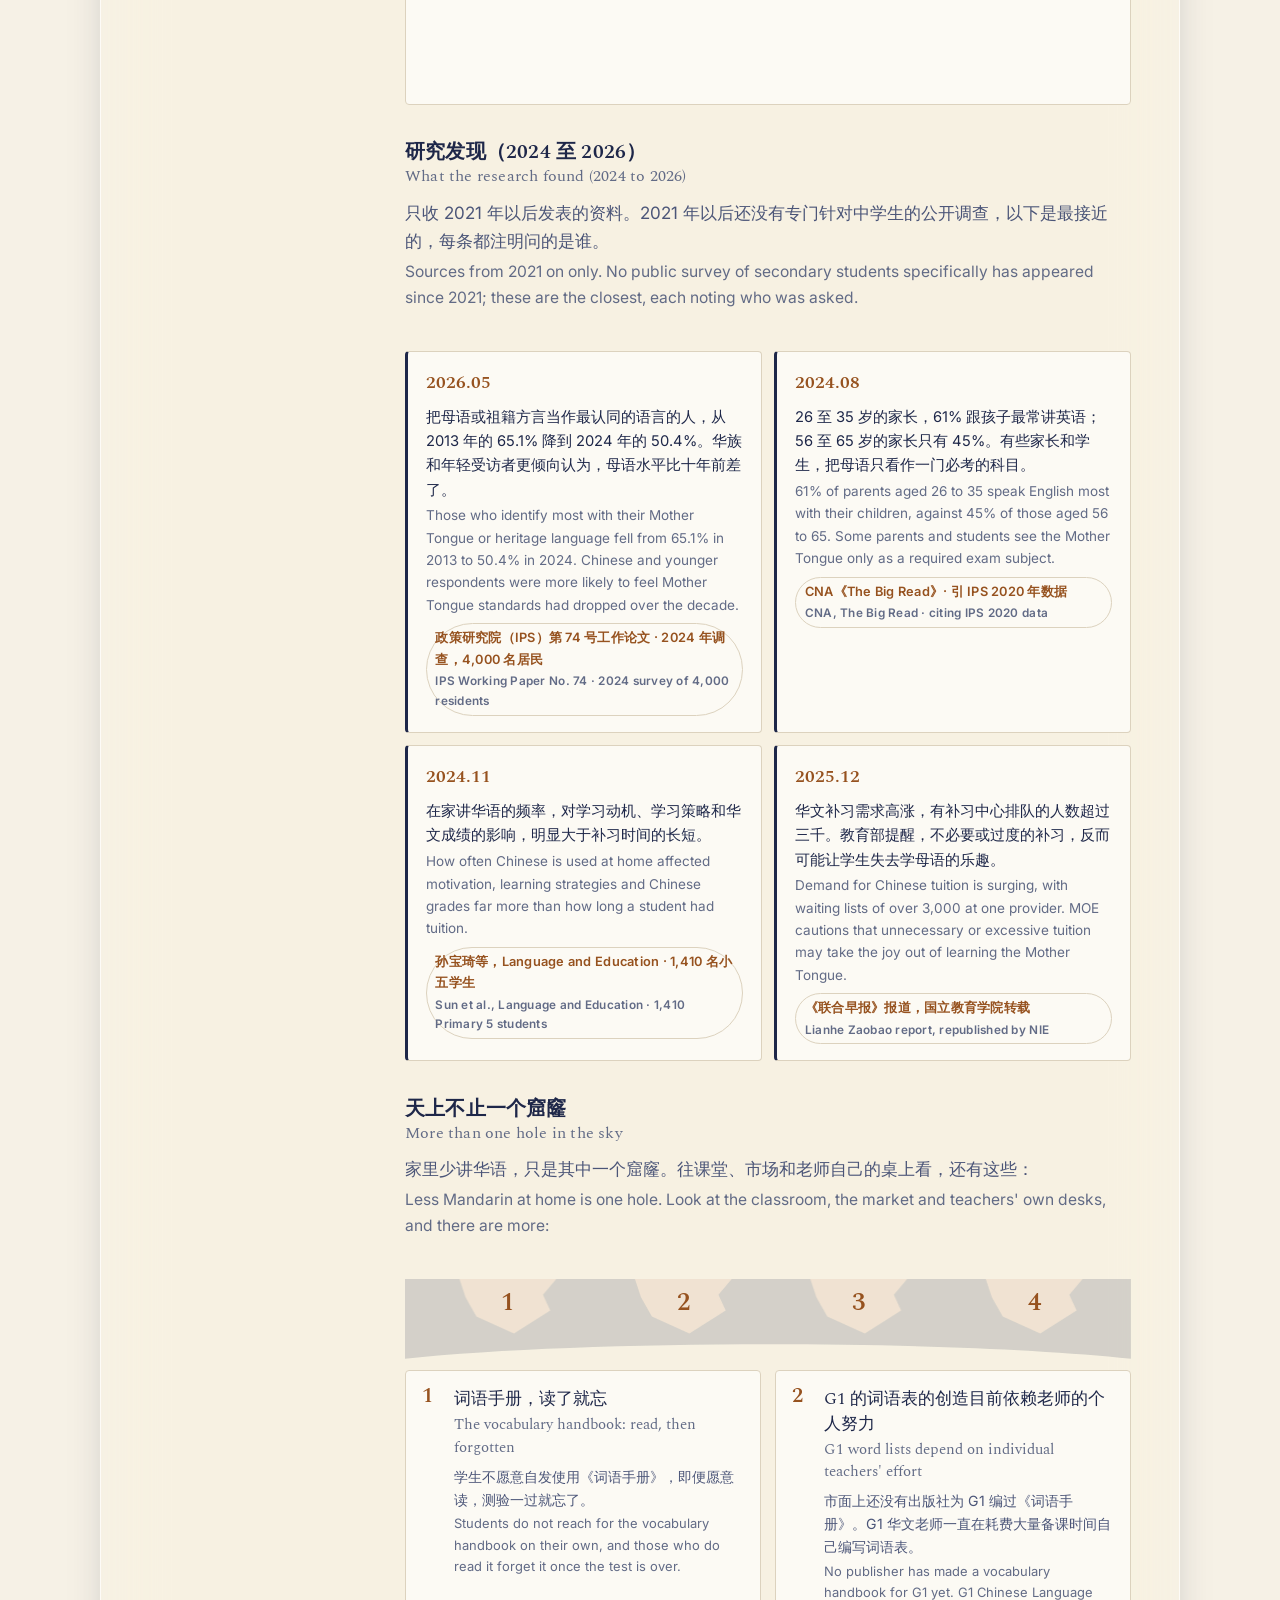
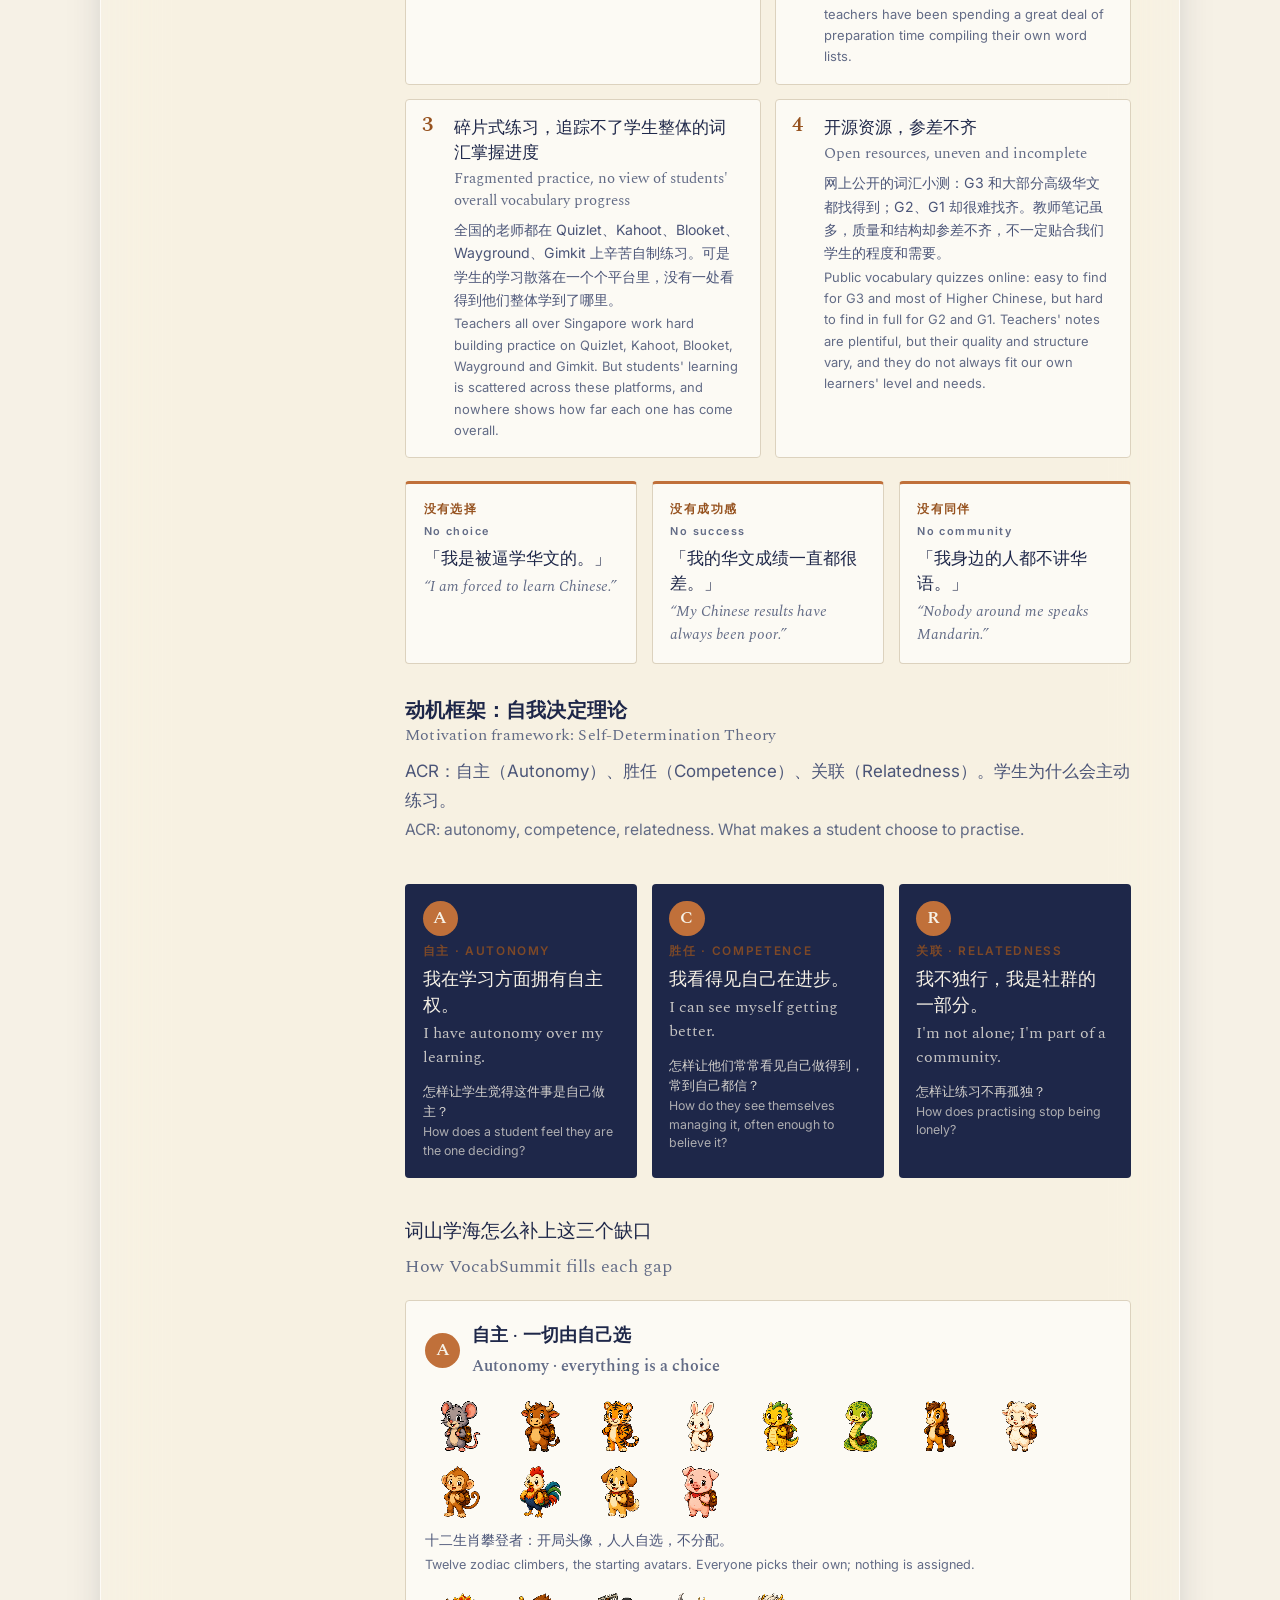
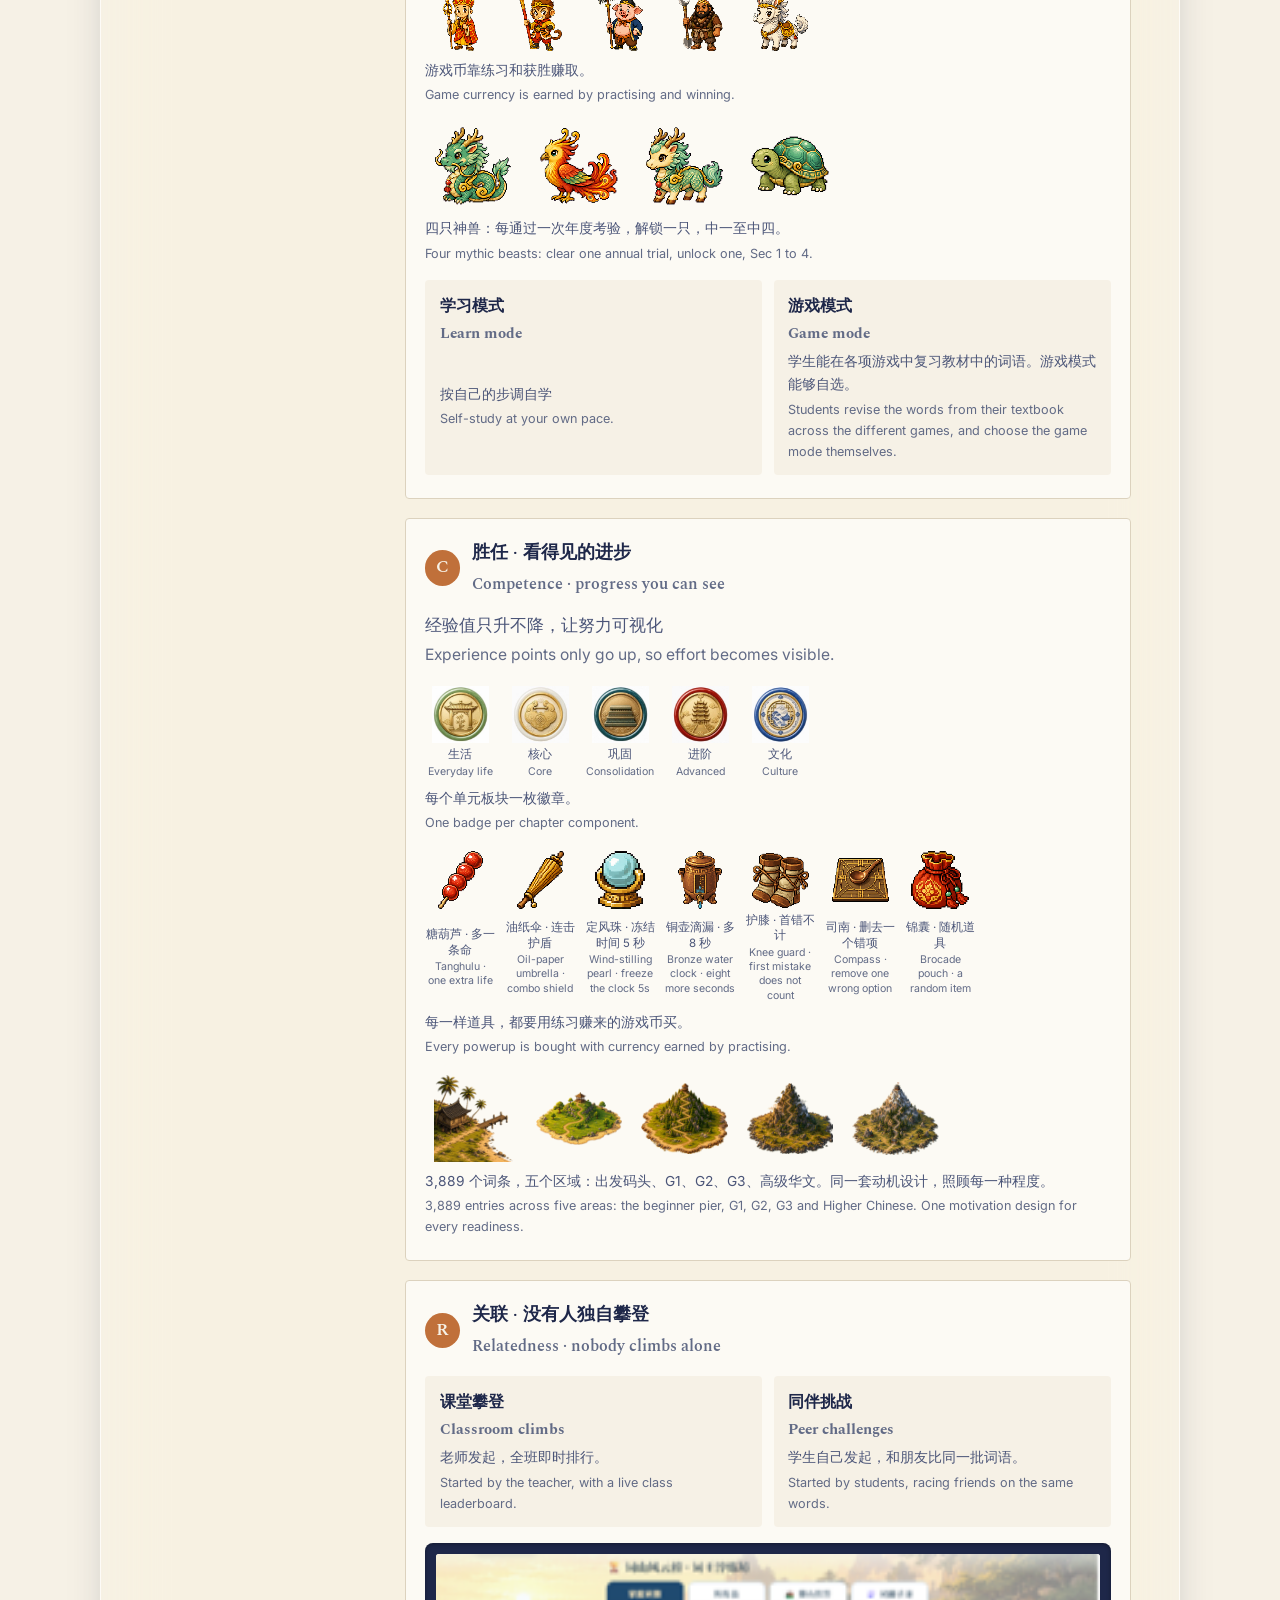
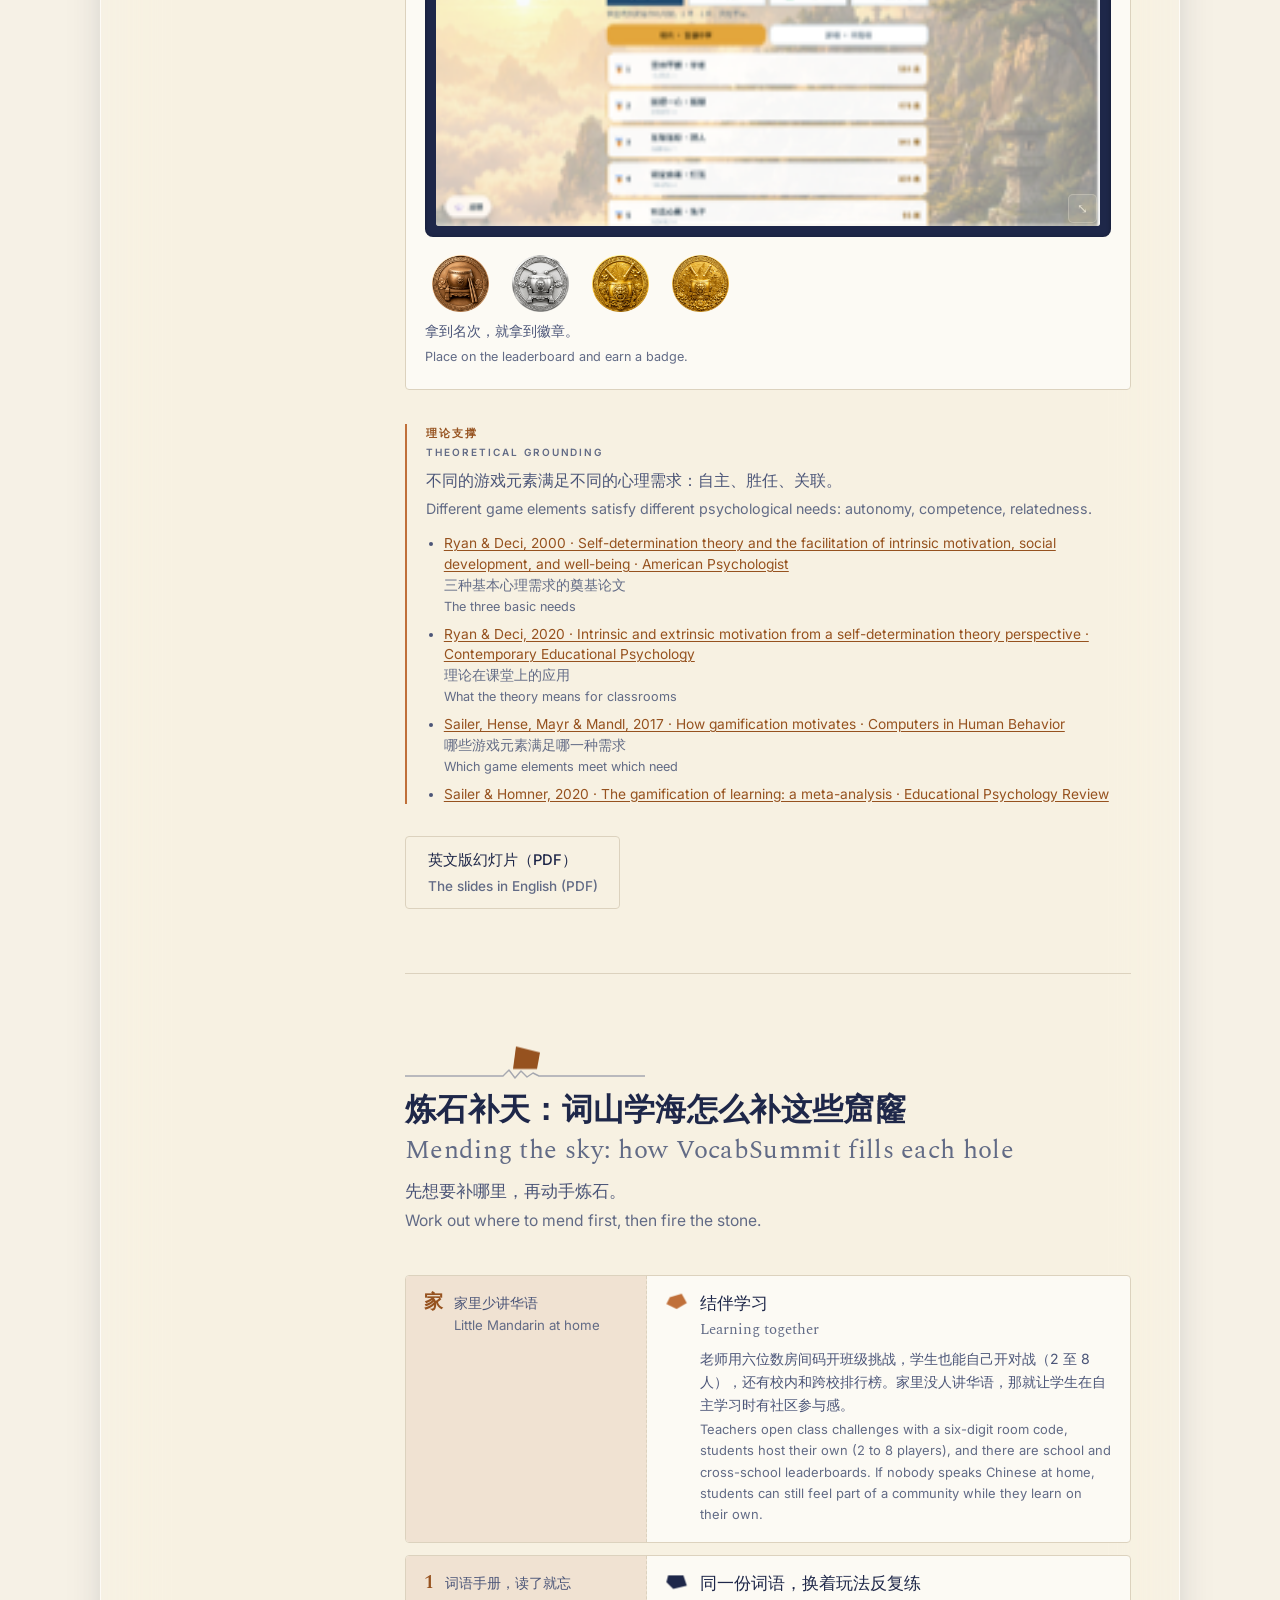
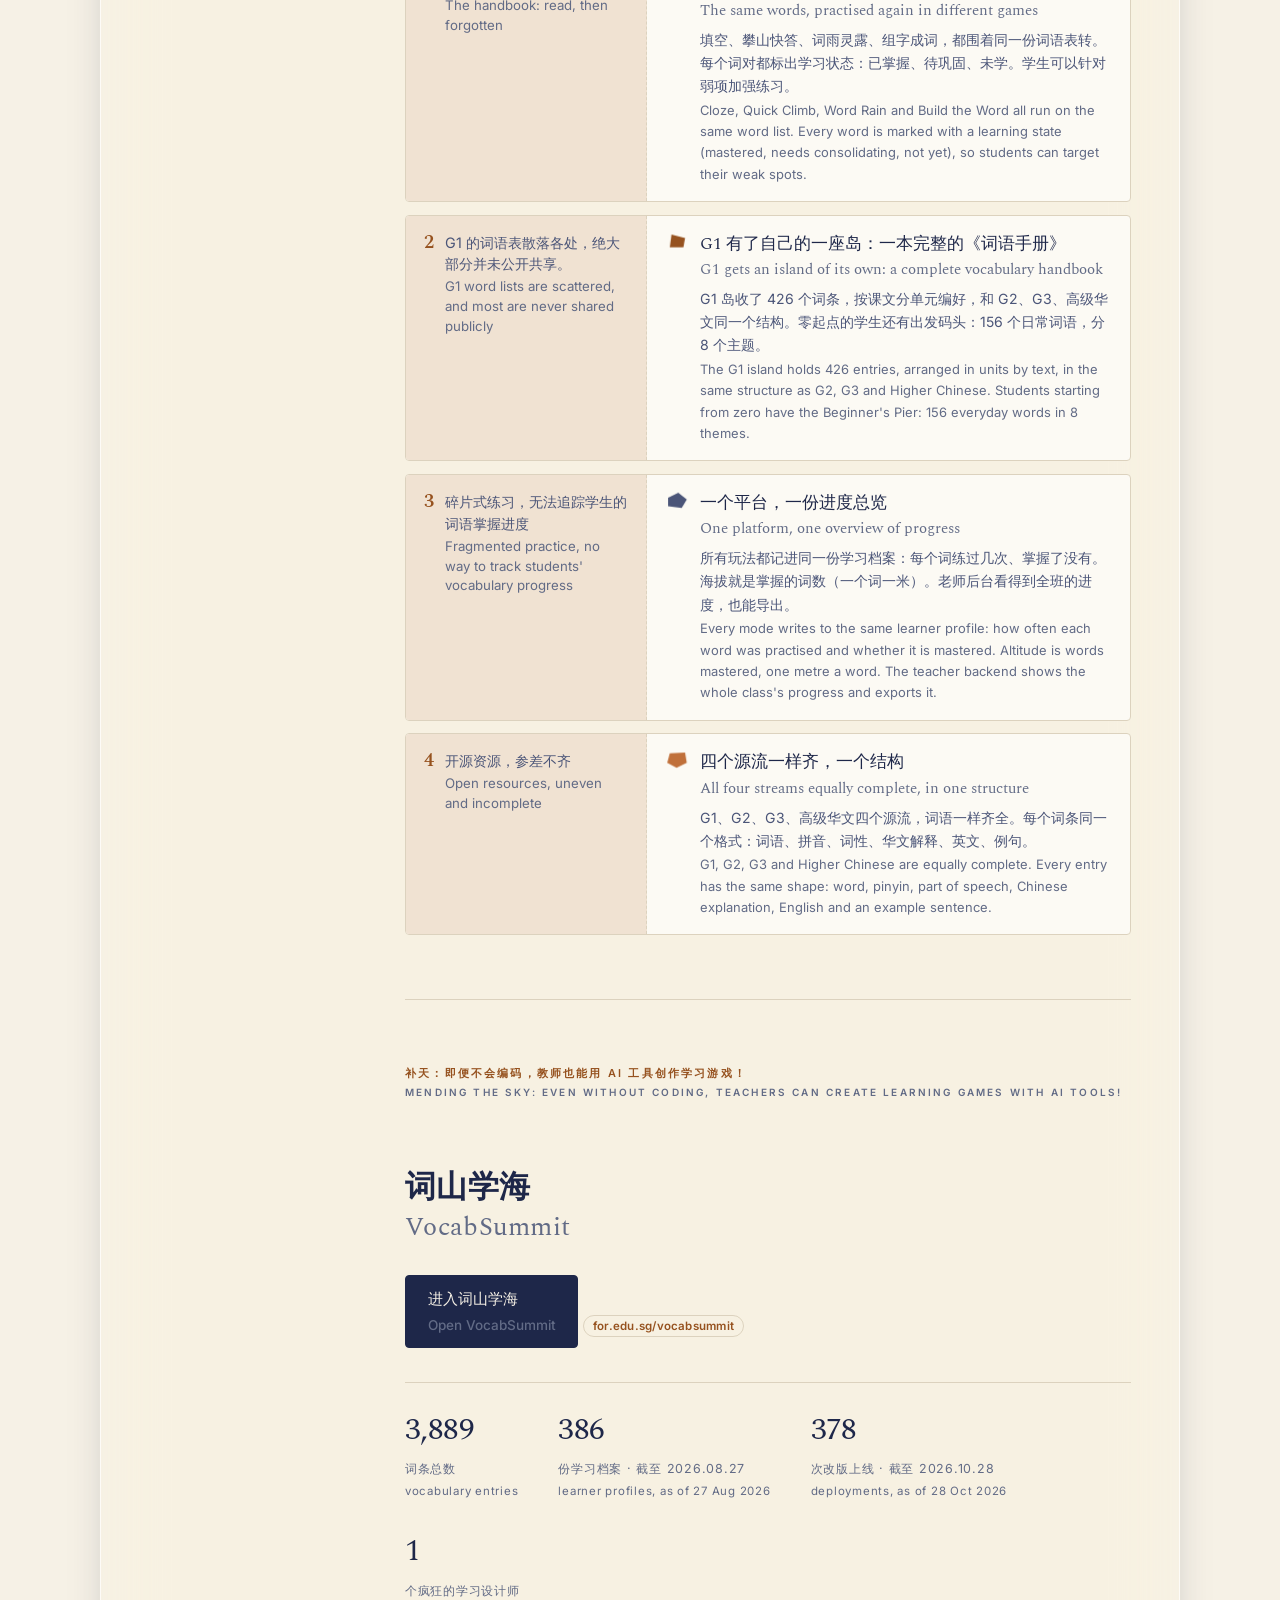
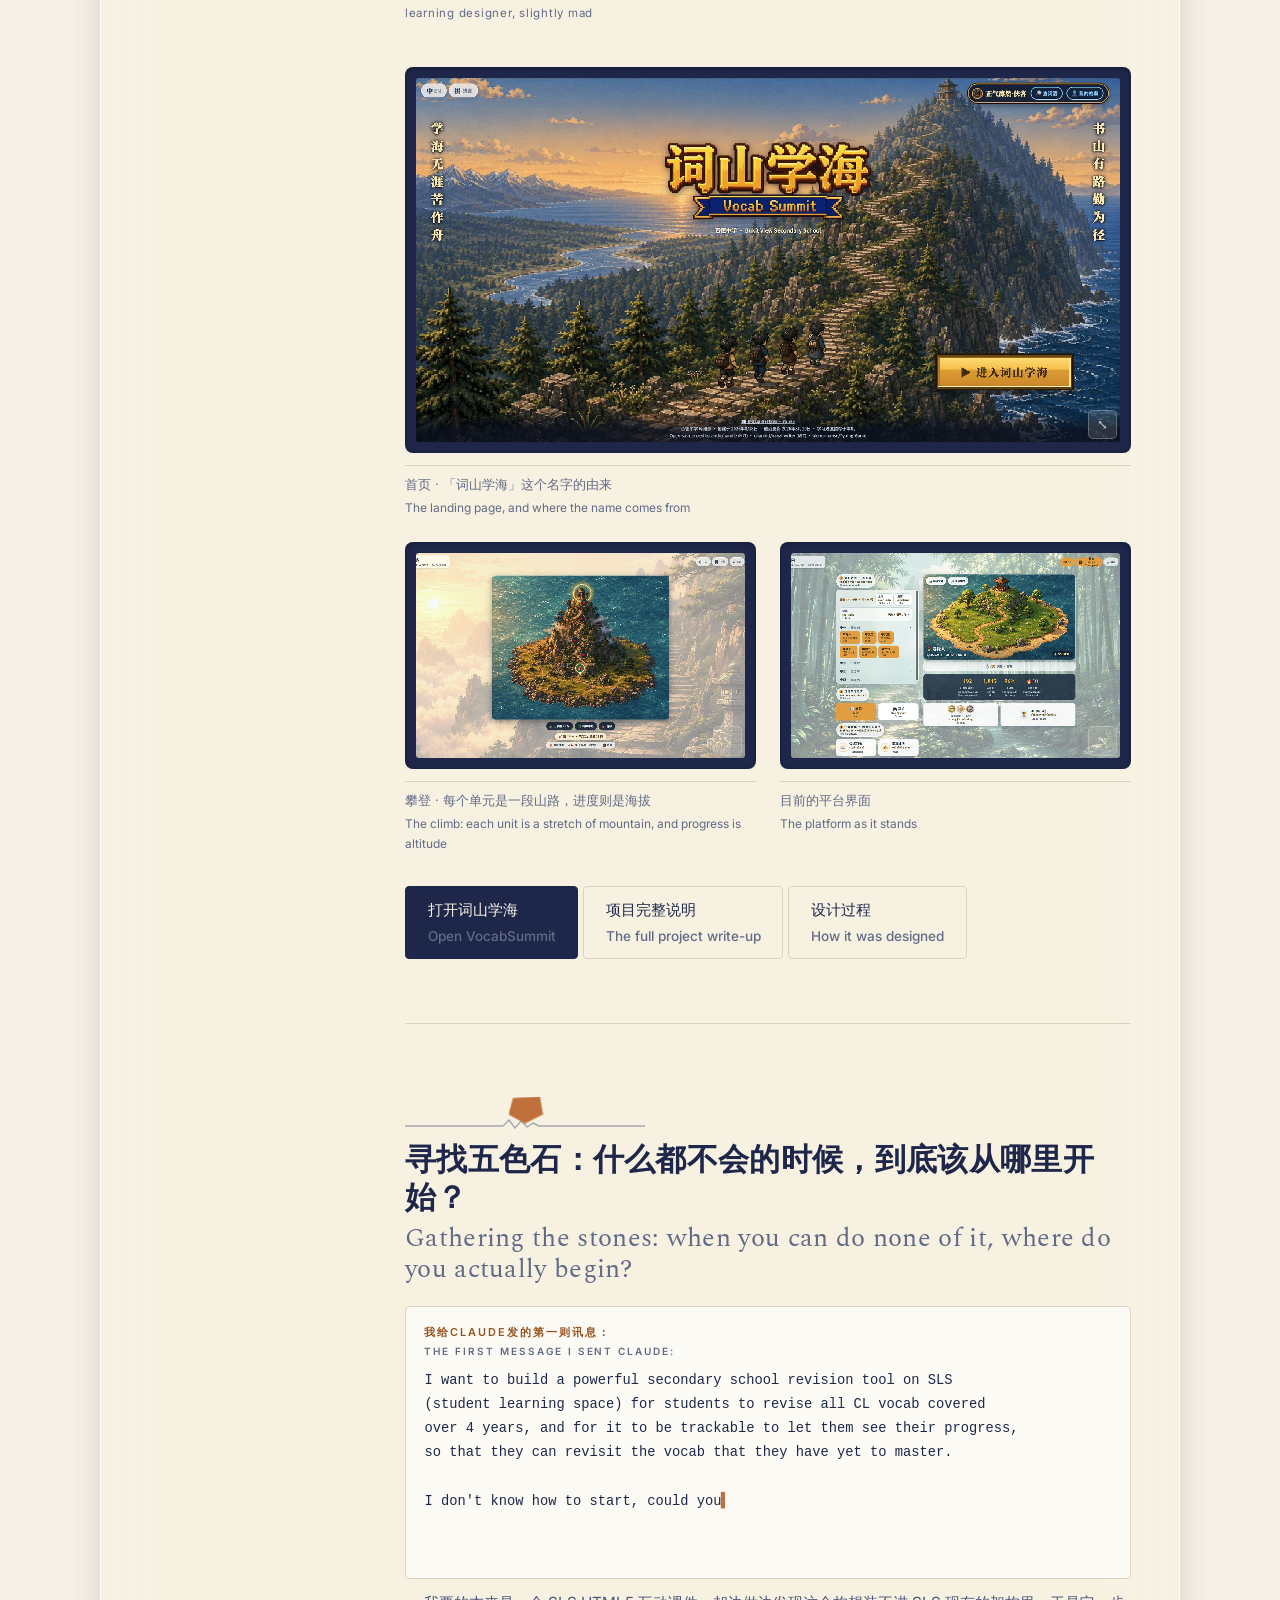
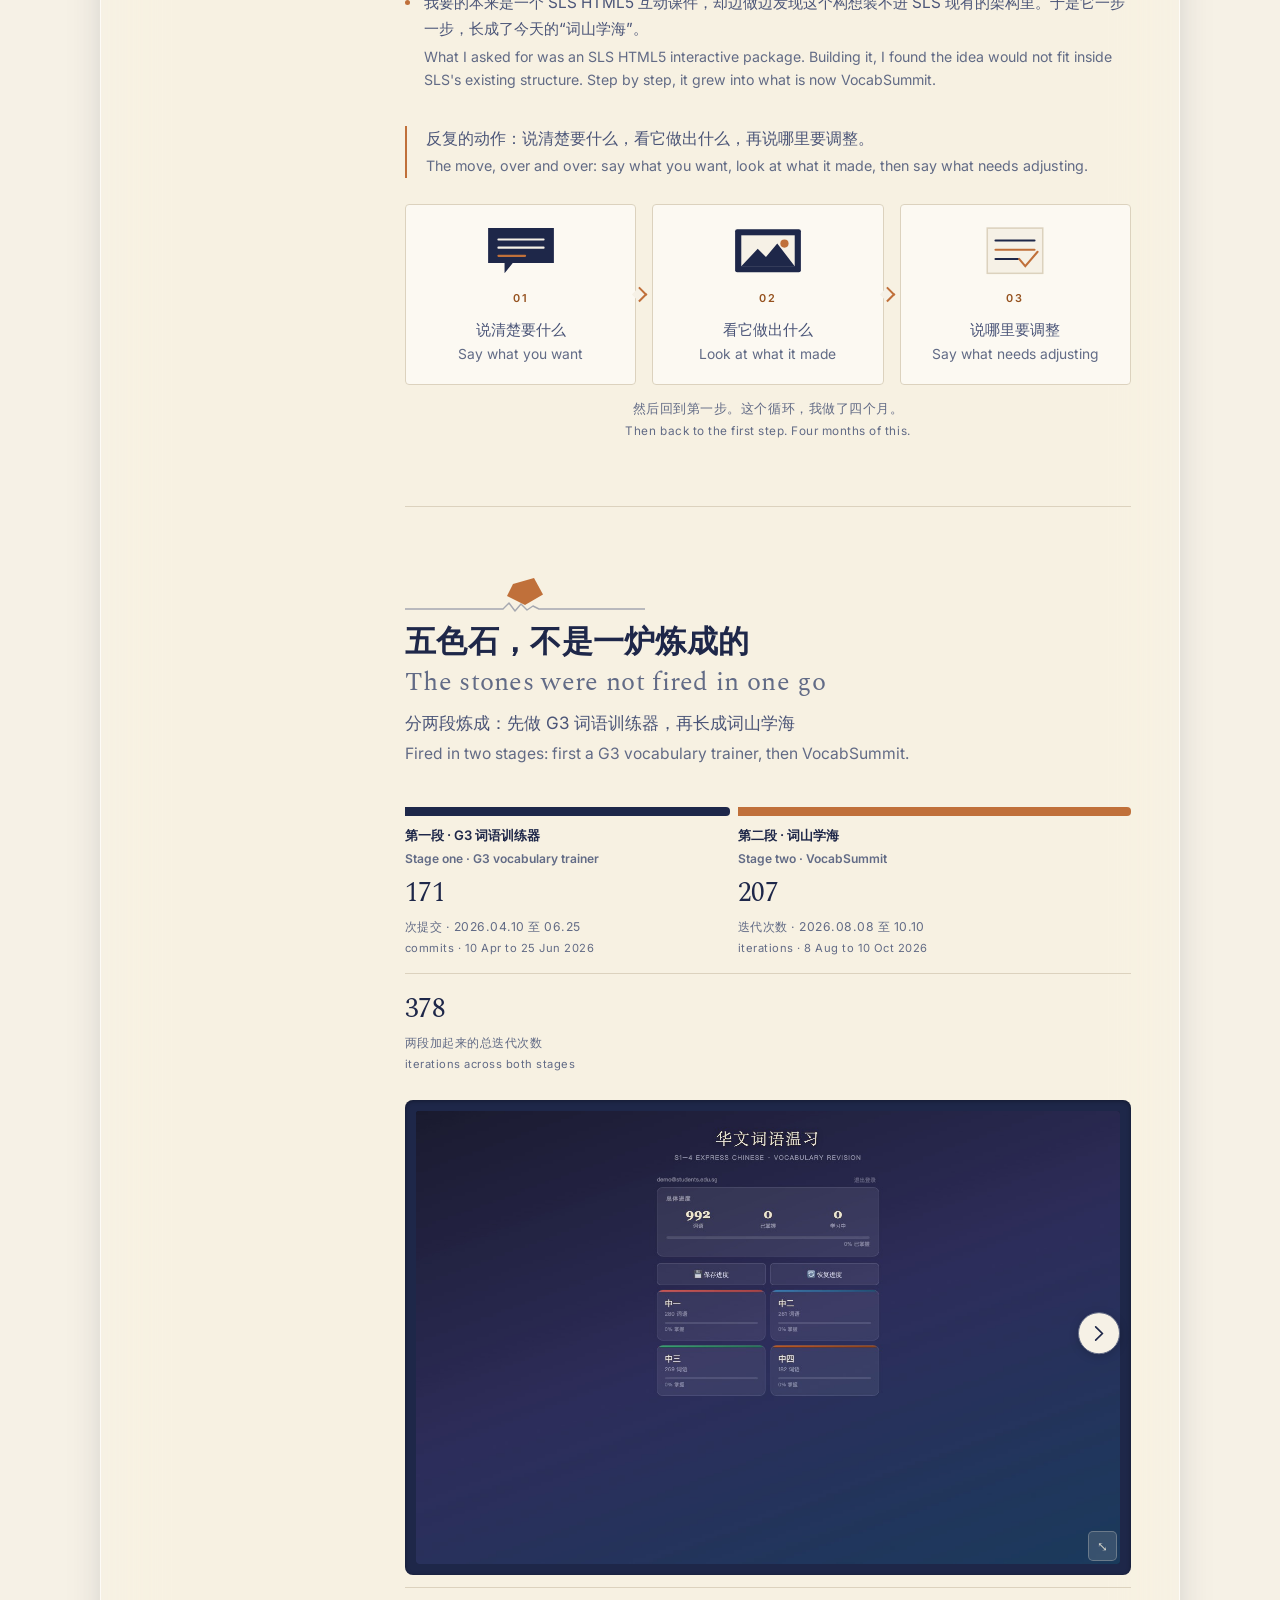
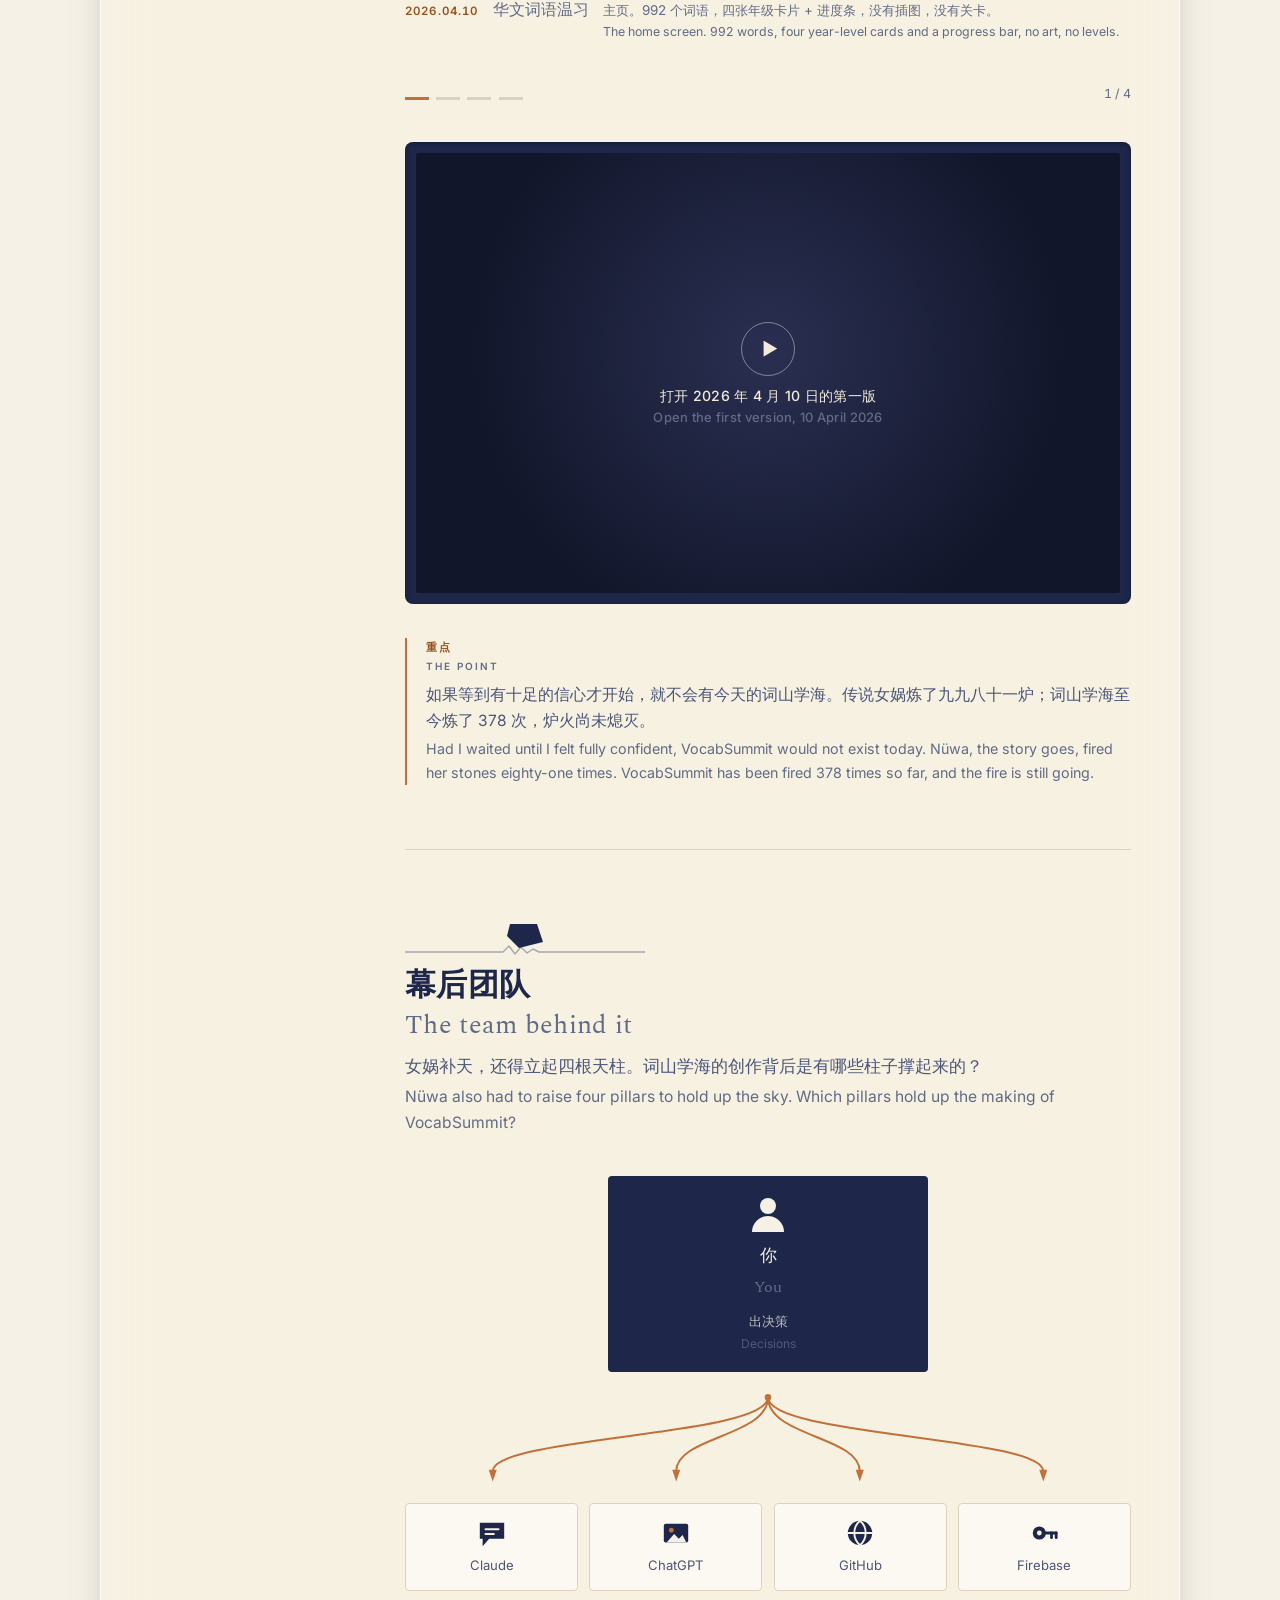
==== commit 44315998: "VocabSummit links point straight to btvssclunit.github.io/VocabSummit/ (SEO: skip the for.edu.sg red" ====
--- a/20261028NuwaGamificationWorkshop.html
+++ b/20261028NuwaGamificationWorkshop.html
@@ -473,9 +473,9 @@
             <p class="eyebrow" data-i18n="nw26.partTwo"></p>
             <svg class="cut mend" viewBox="0 -14 240 44" aria-hidden="true" focusable="false"><path class="mend-crack" d="M0 24 H98 L104 18 L110 26 L116 19 L122 25 L128 21 L134 24 H240"/><g transform="translate(96 -10) scale(1.5)"><path class="mend-stone ink-2" d="M6 8 L18 2 L28 10 L22 20 L6 18 Z"/></g></svg>
             <h2 class="section-title" data-i18n="nlc26.vsTitle"></h2>
-            <p class="featured-cta vs-direct"><a class="btn btn-primary" href="https://for.edu.sg/vocabsummit"
+            <p class="featured-cta vs-direct"><a class="btn btn-primary" href="https://btvssclunit.github.io/VocabSummit/"
                target="_blank" rel="noopener" data-i18n="nw26.vsDirect">Open VocabSummit</a>
-              <a class="tool-link" href="https://for.edu.sg/vocabsummit" target="_blank" rel="noopener">for.edu.sg/vocabsummit</a></p>
+              <a class="tool-link" href="https://btvssclunit.github.io/VocabSummit/" target="_blank" rel="noopener">for.edu.sg/vocabsummit</a></p>
             <!-- Profiles rather than classes: the platform left the three
                  pilot classes months ago, and one number that counts everyone
                  who has actually opened it says more than two that don't. -->
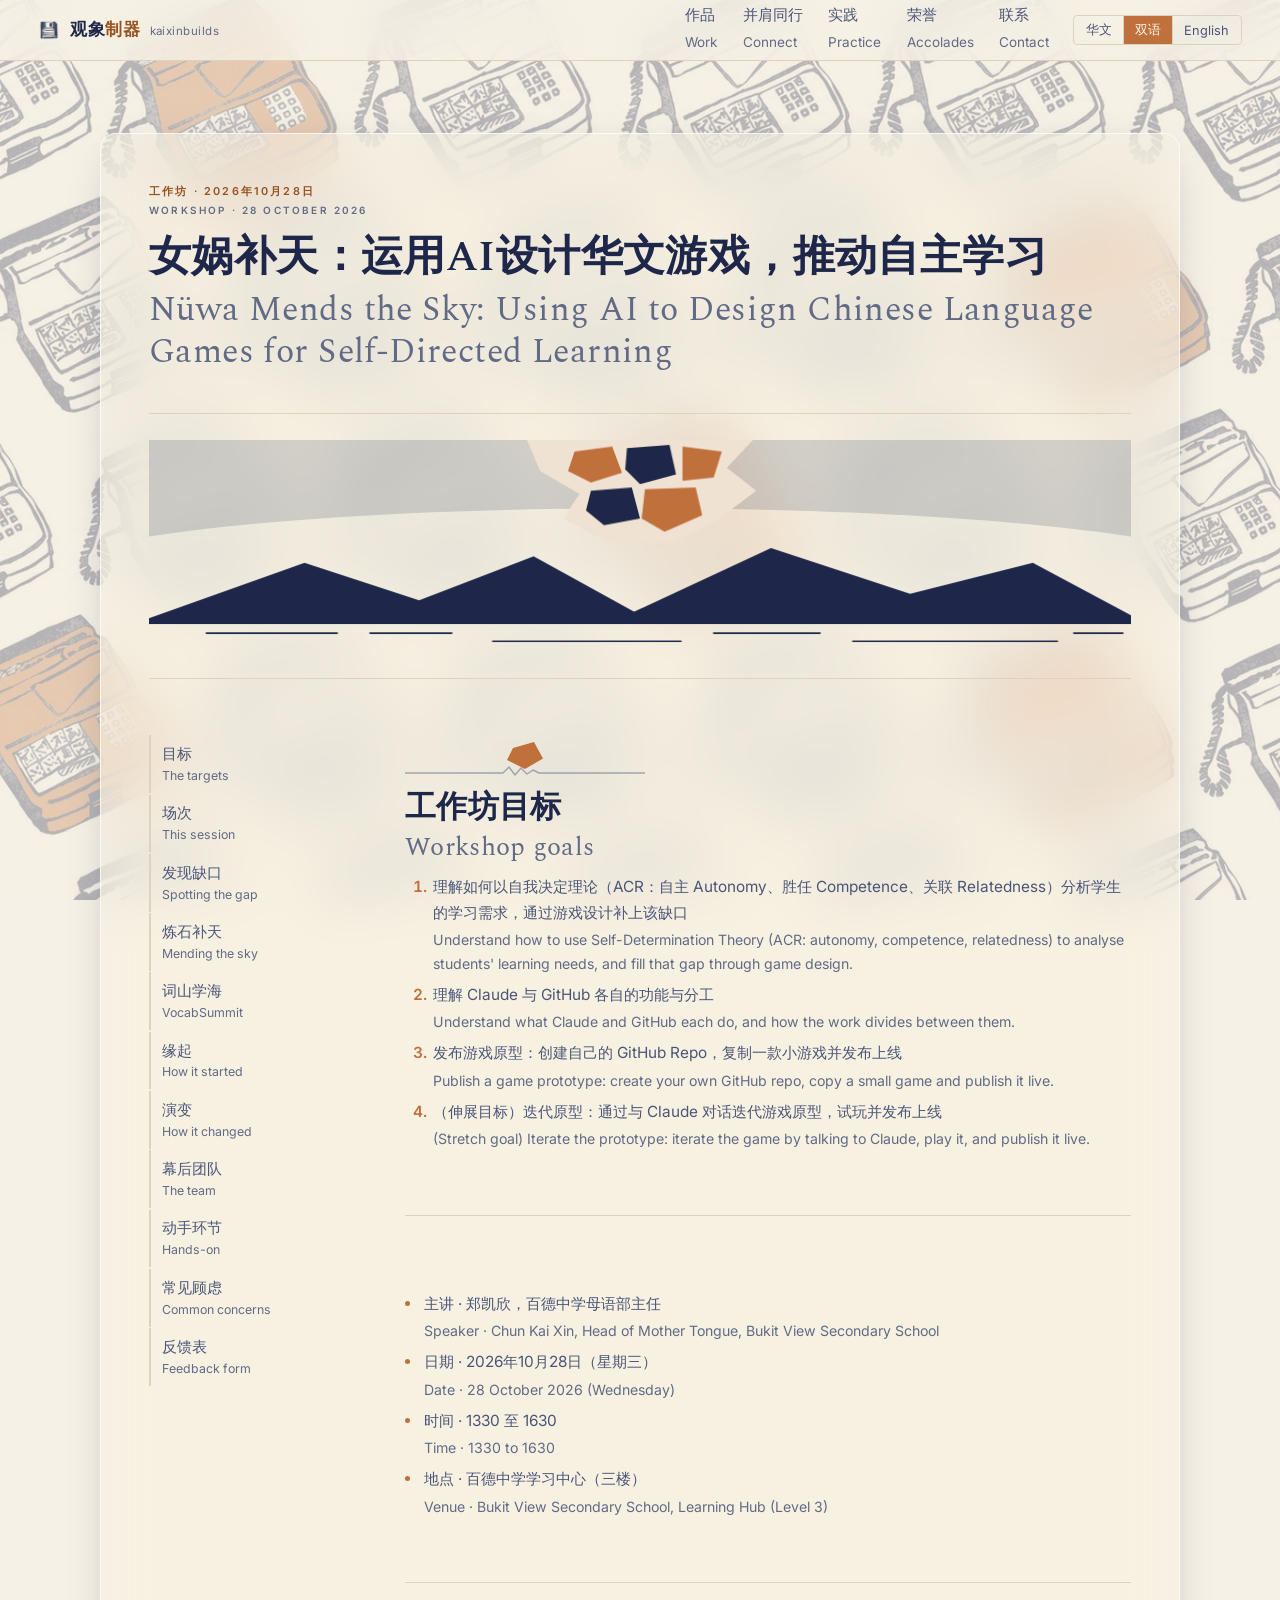
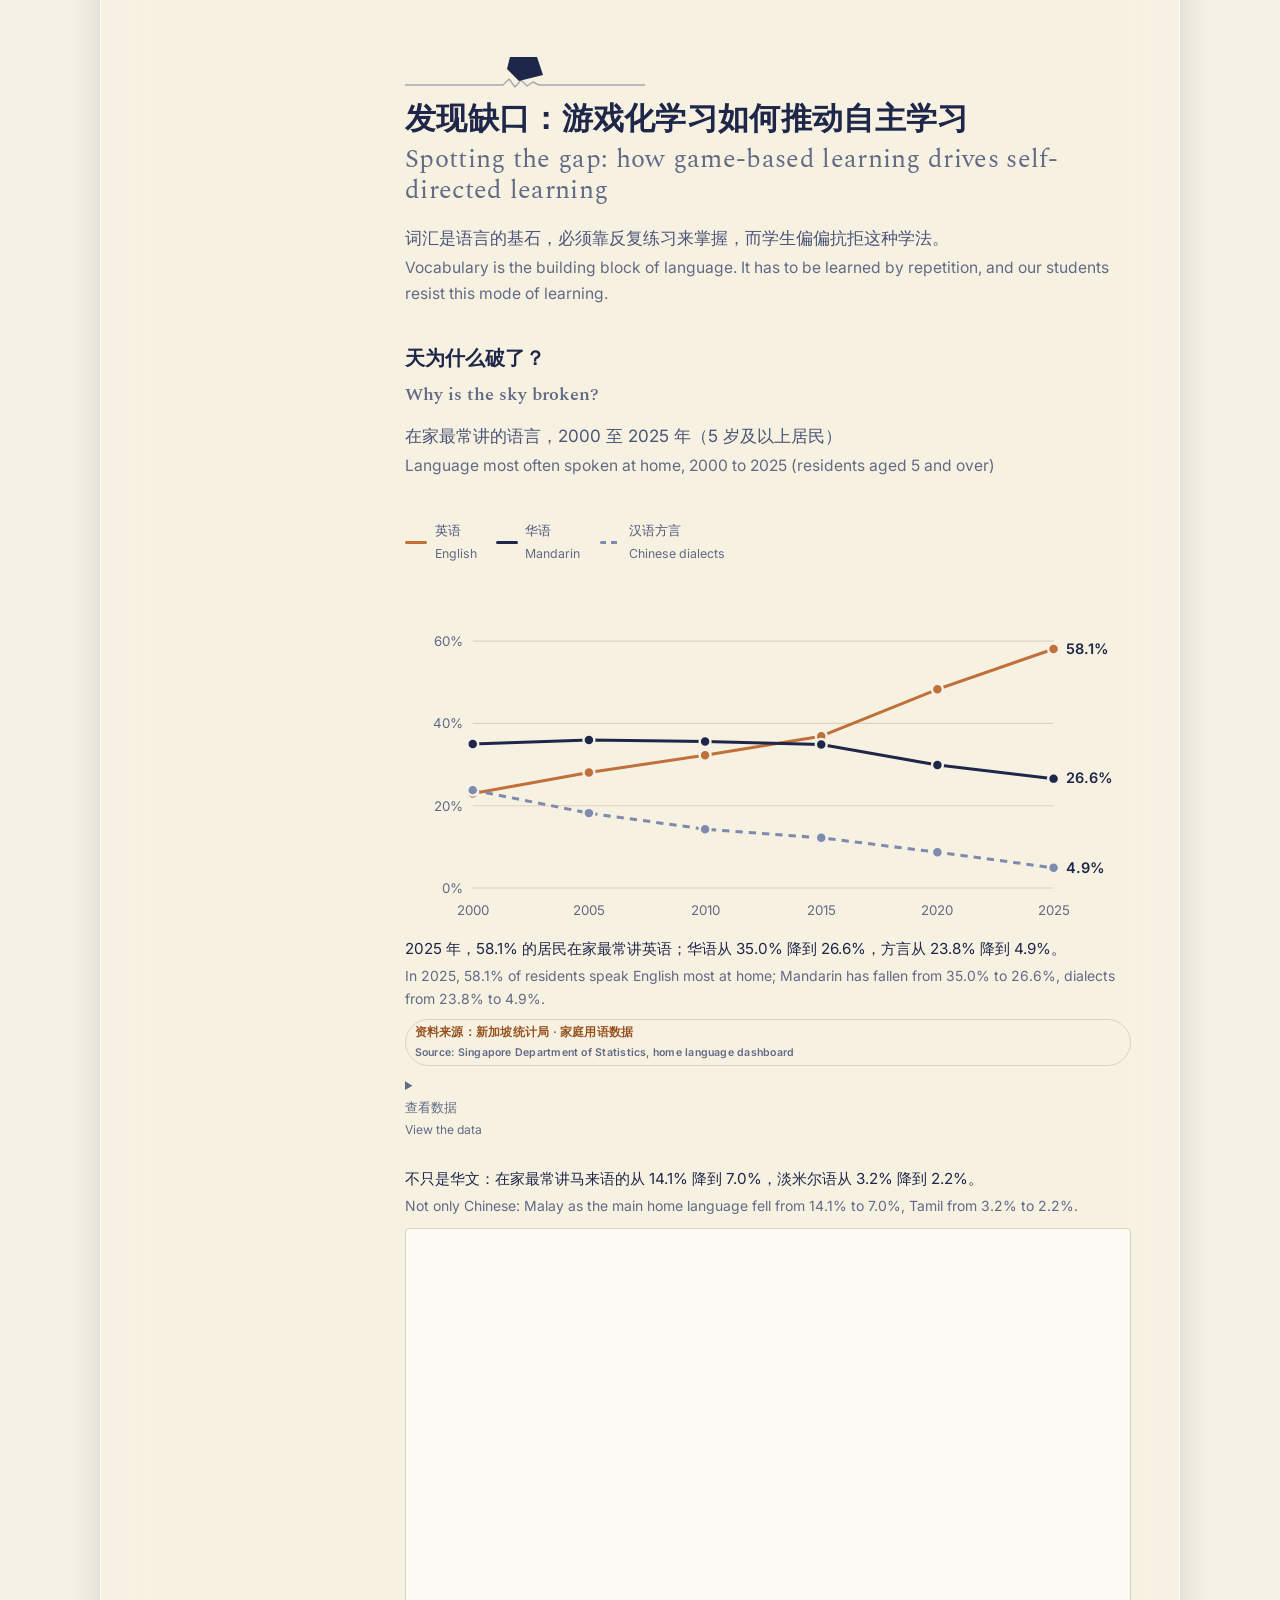
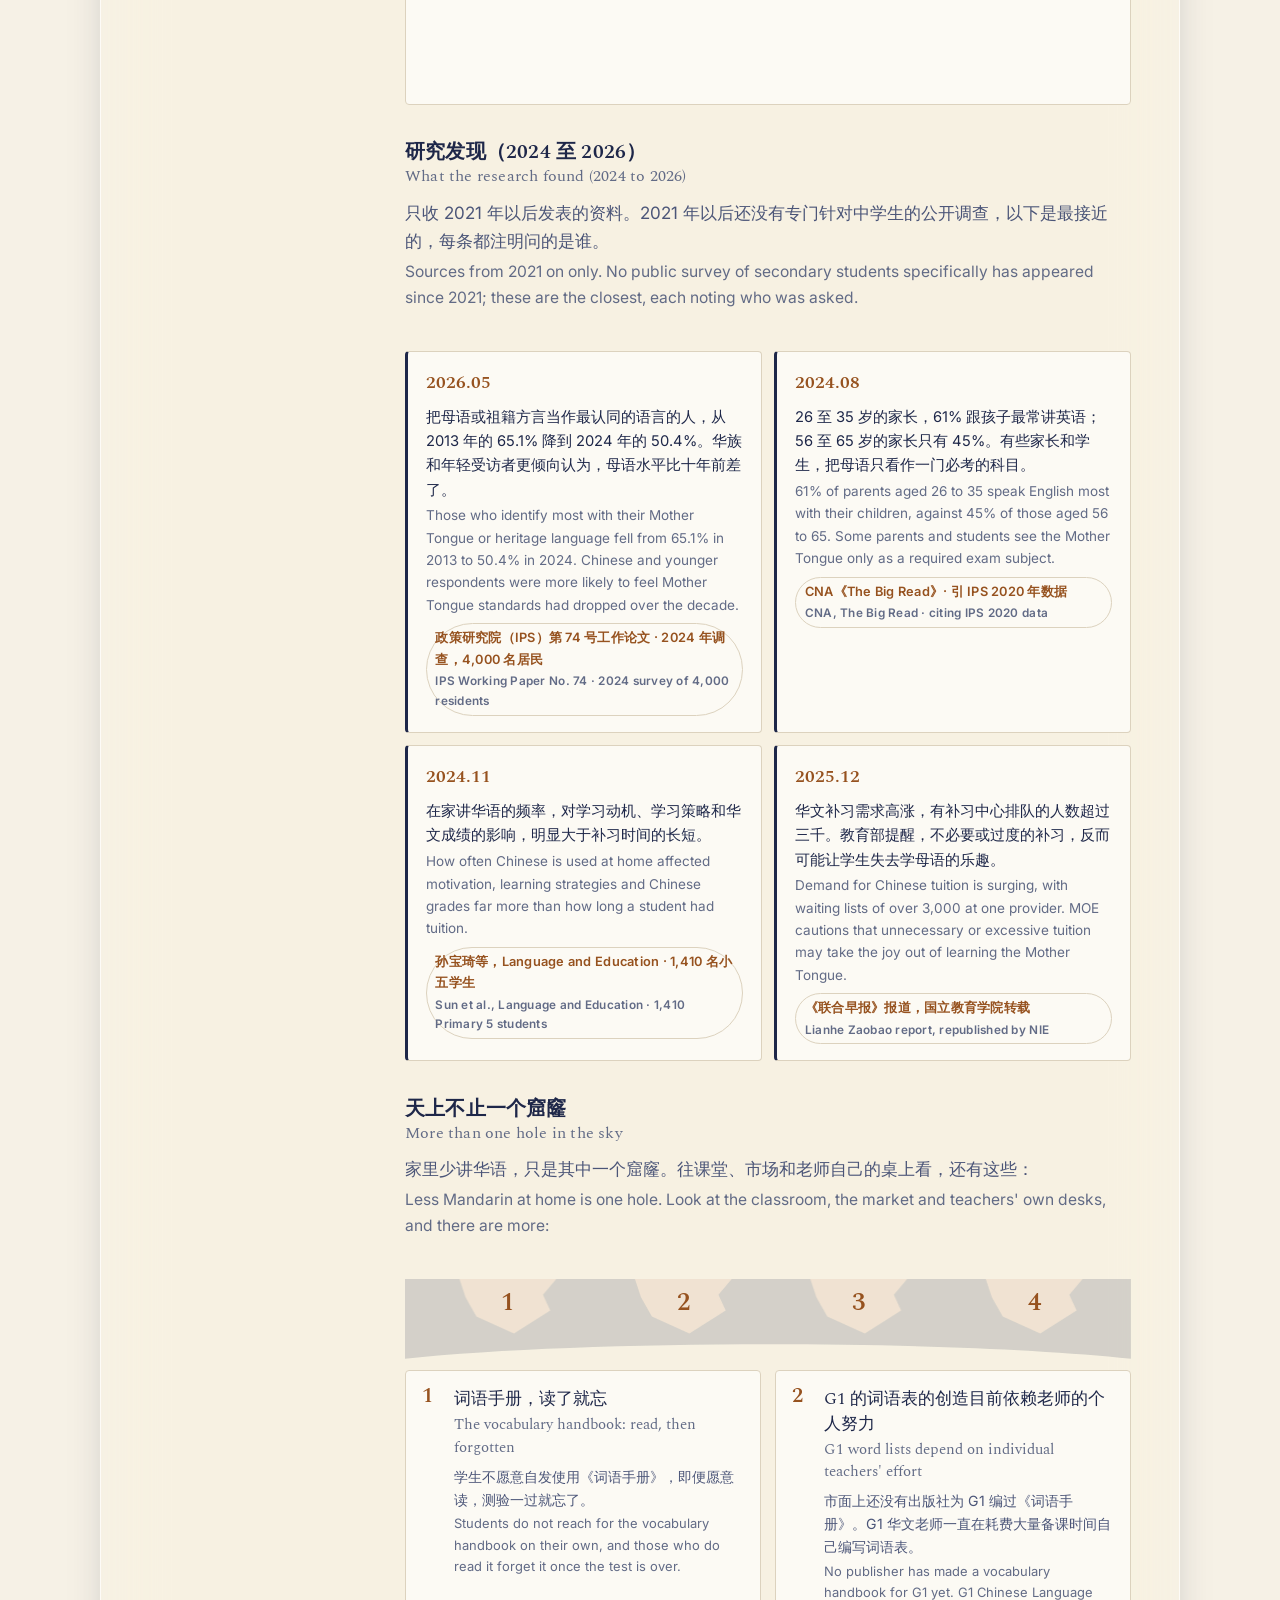
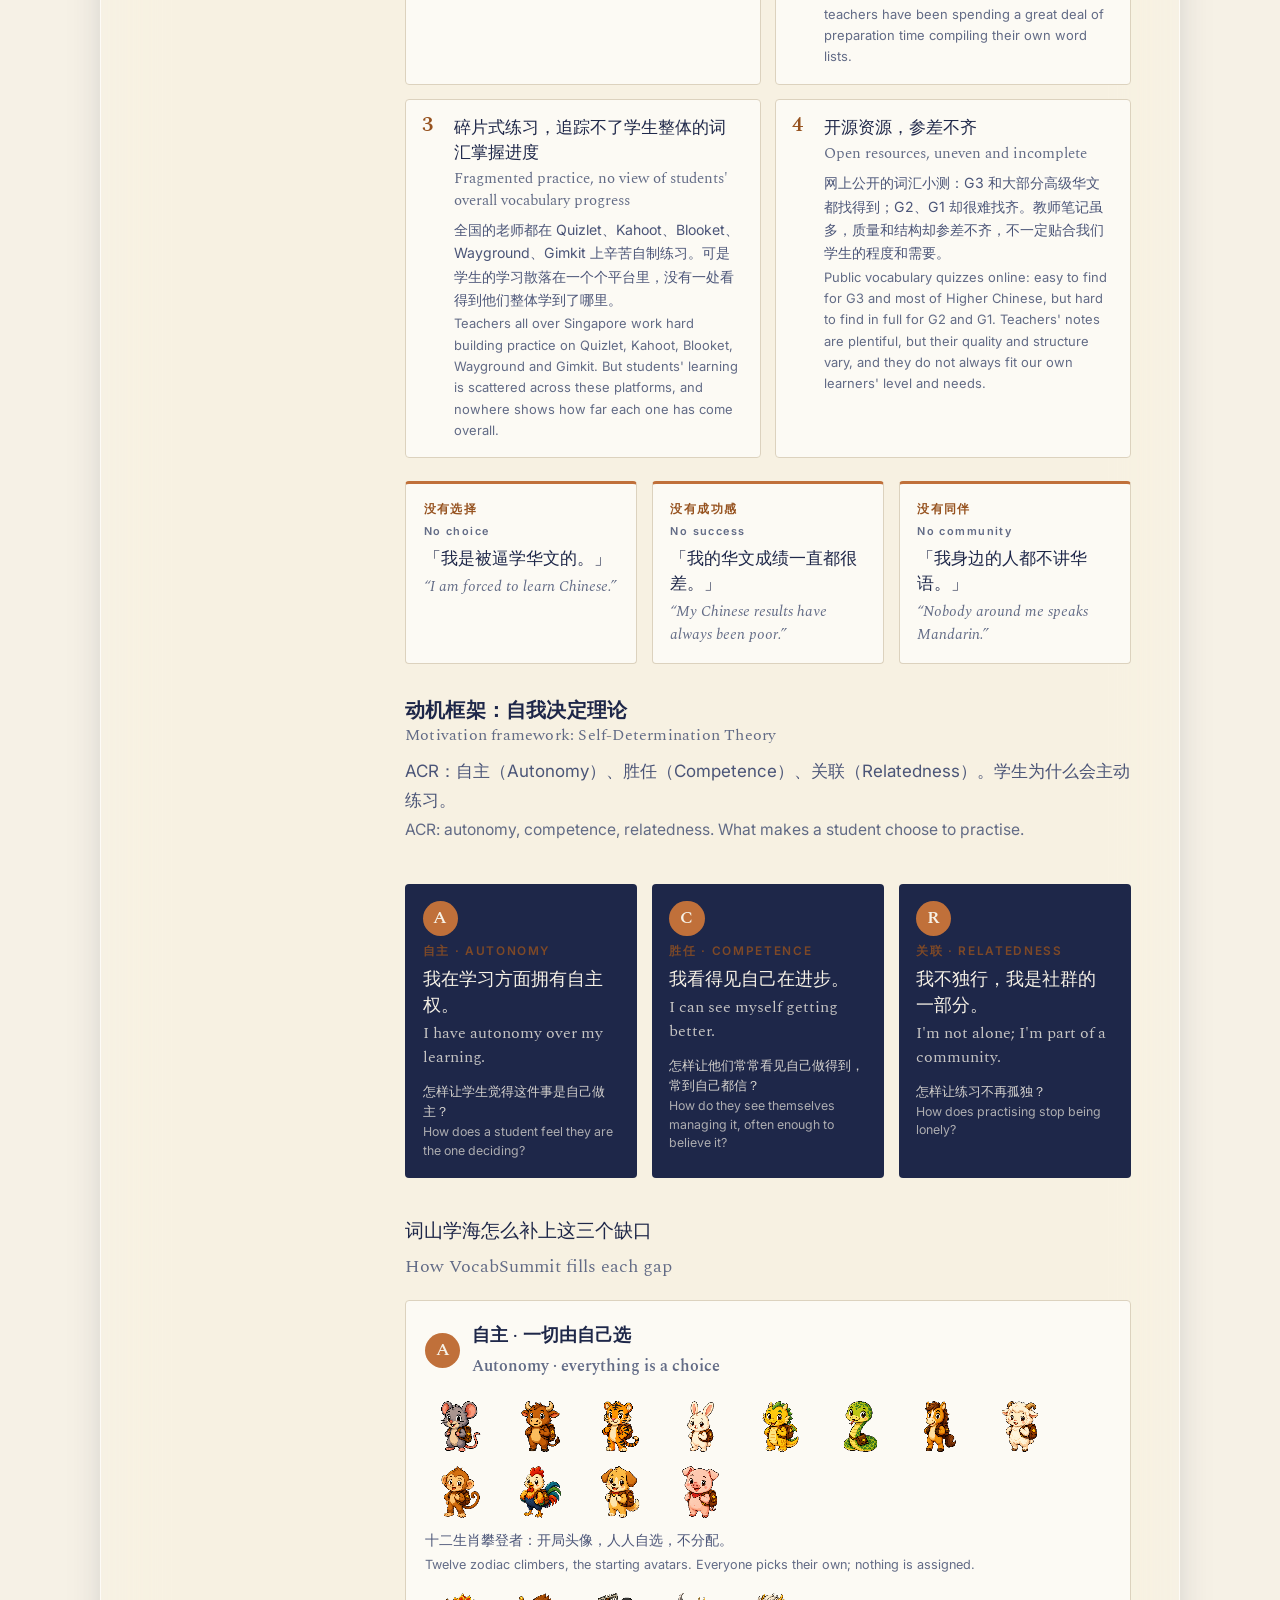
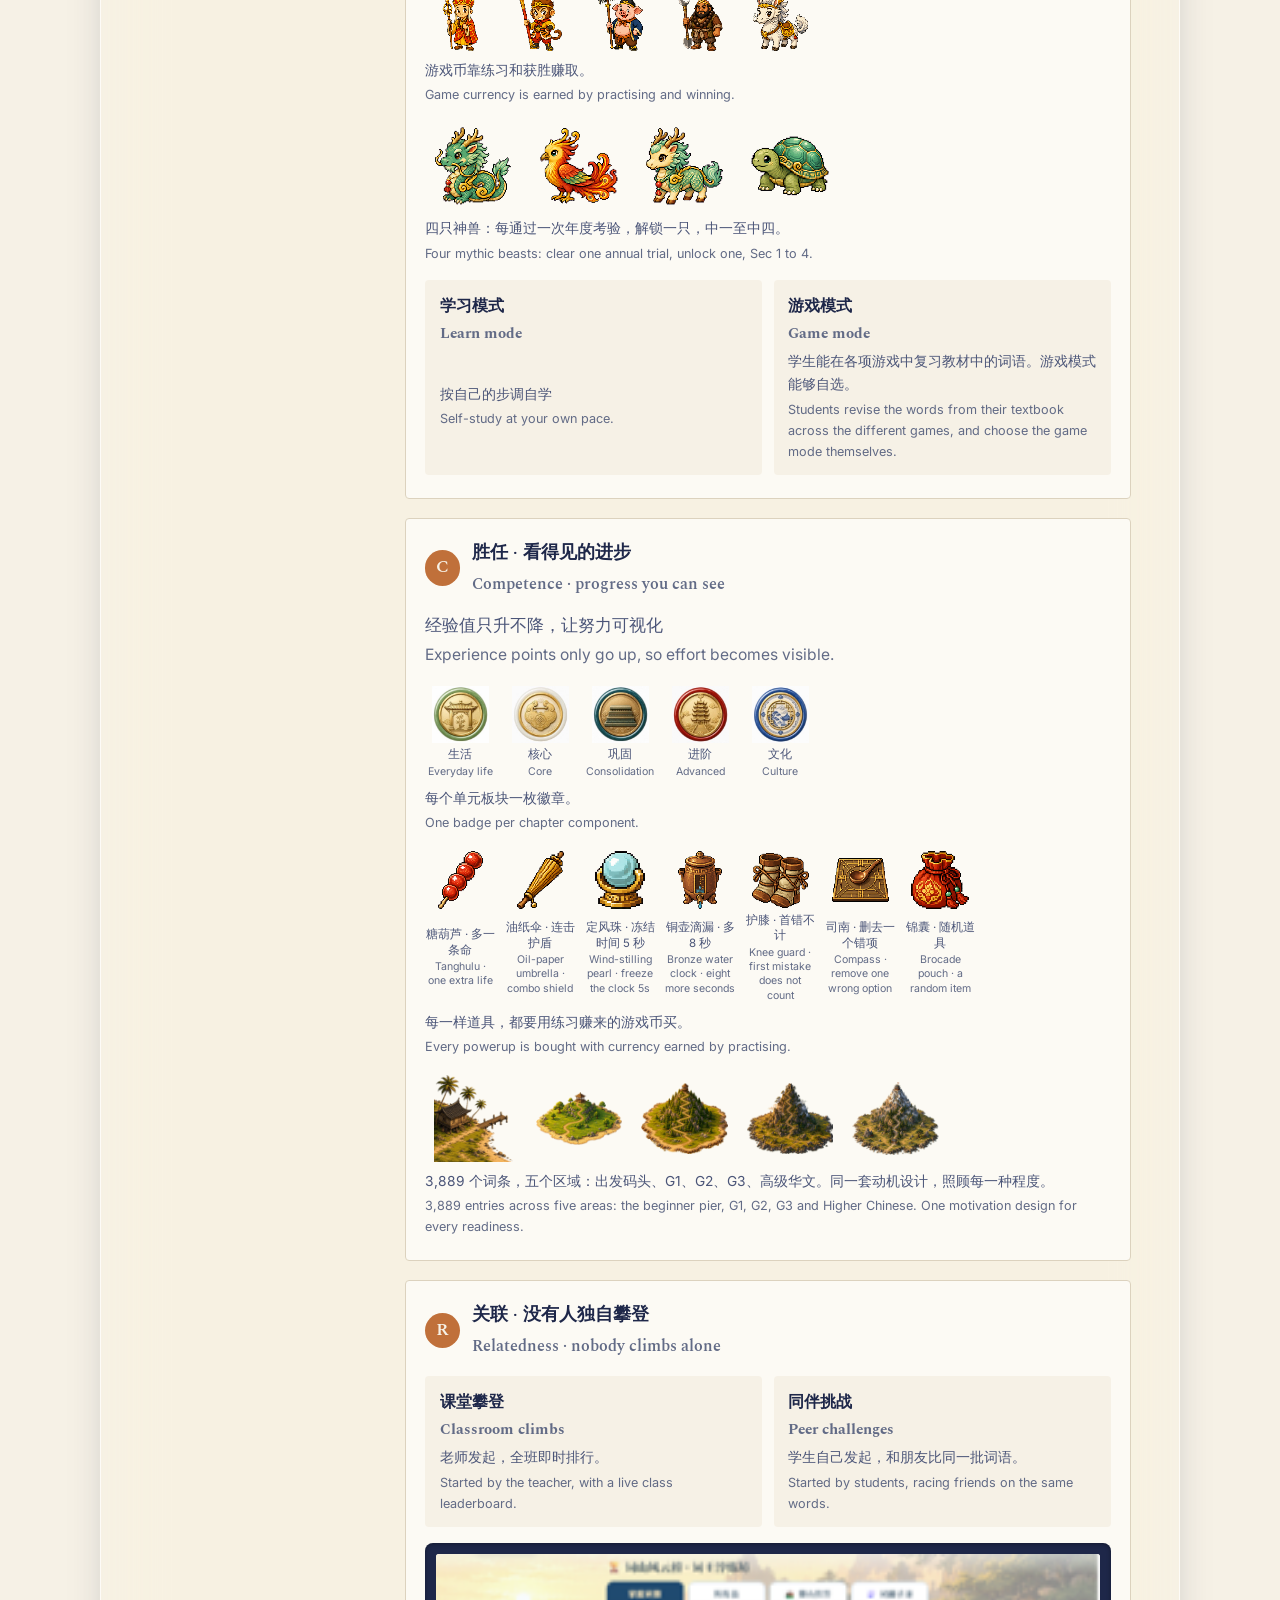
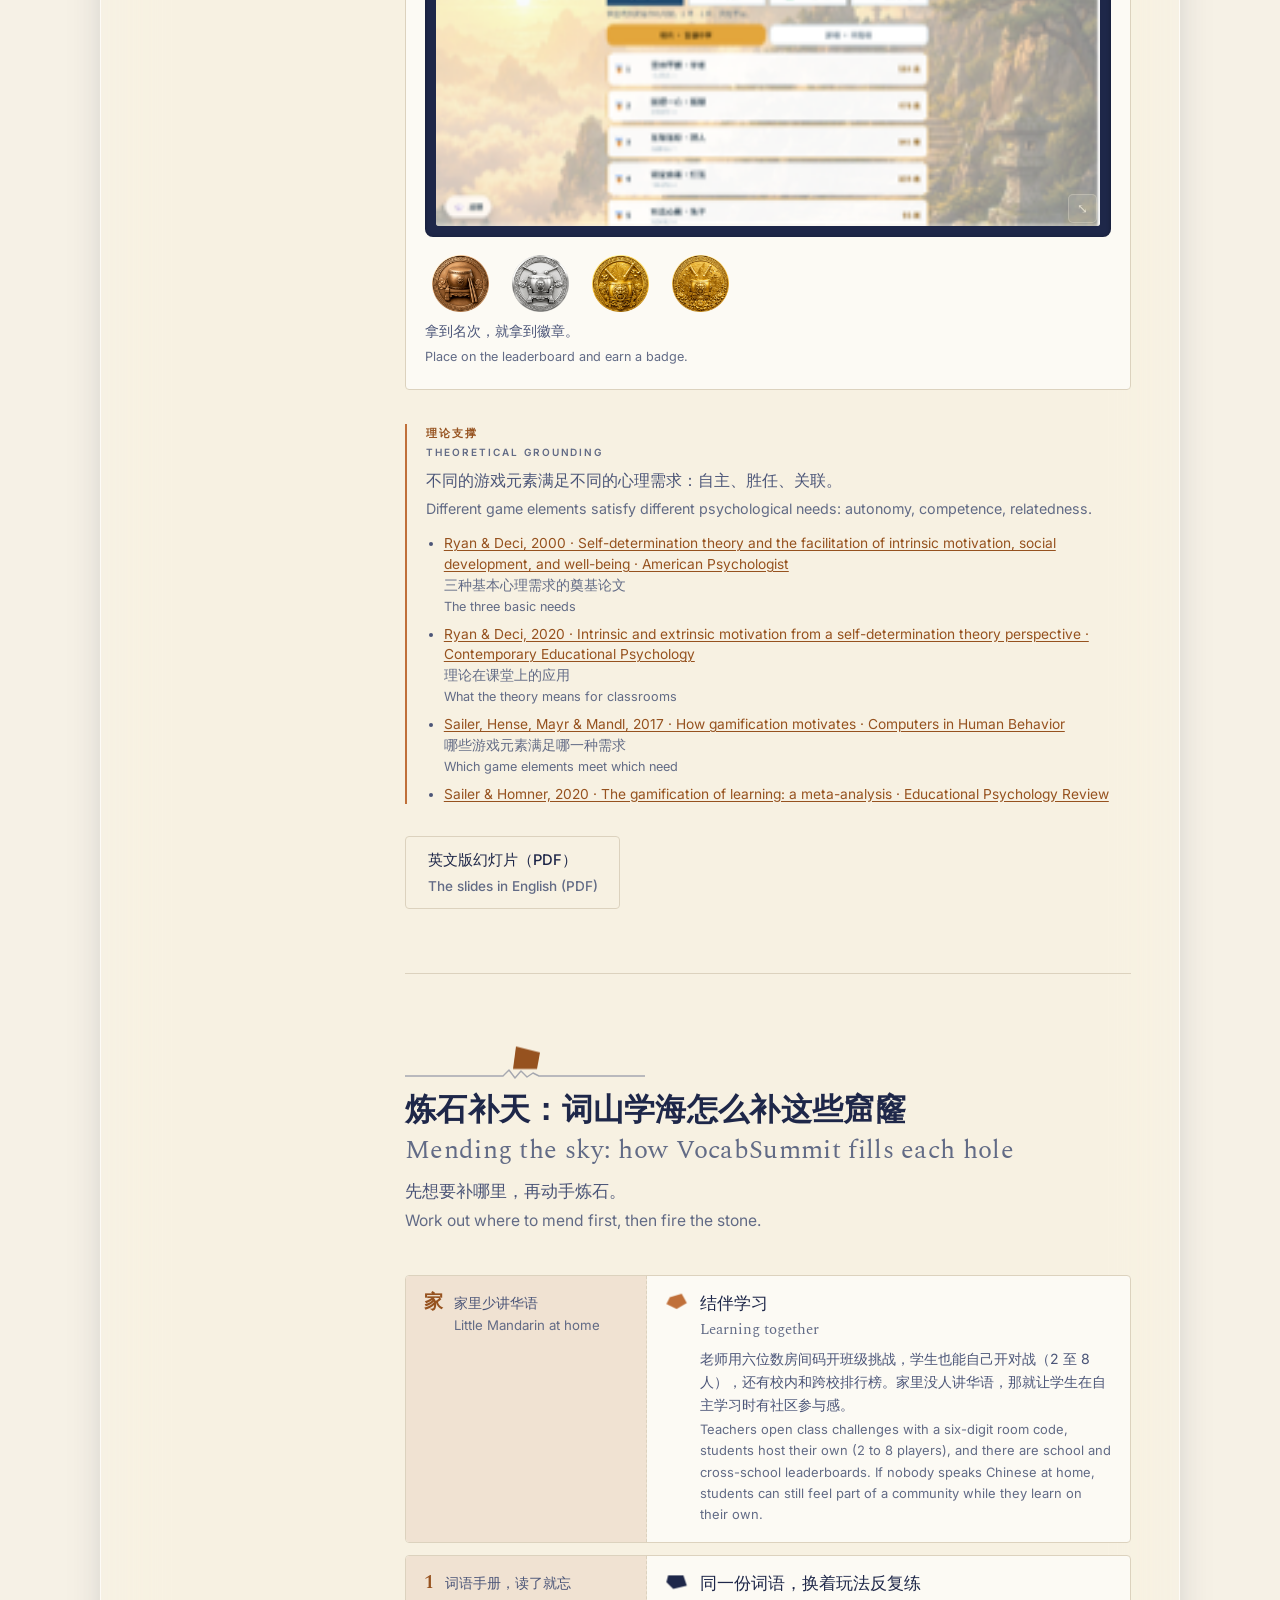
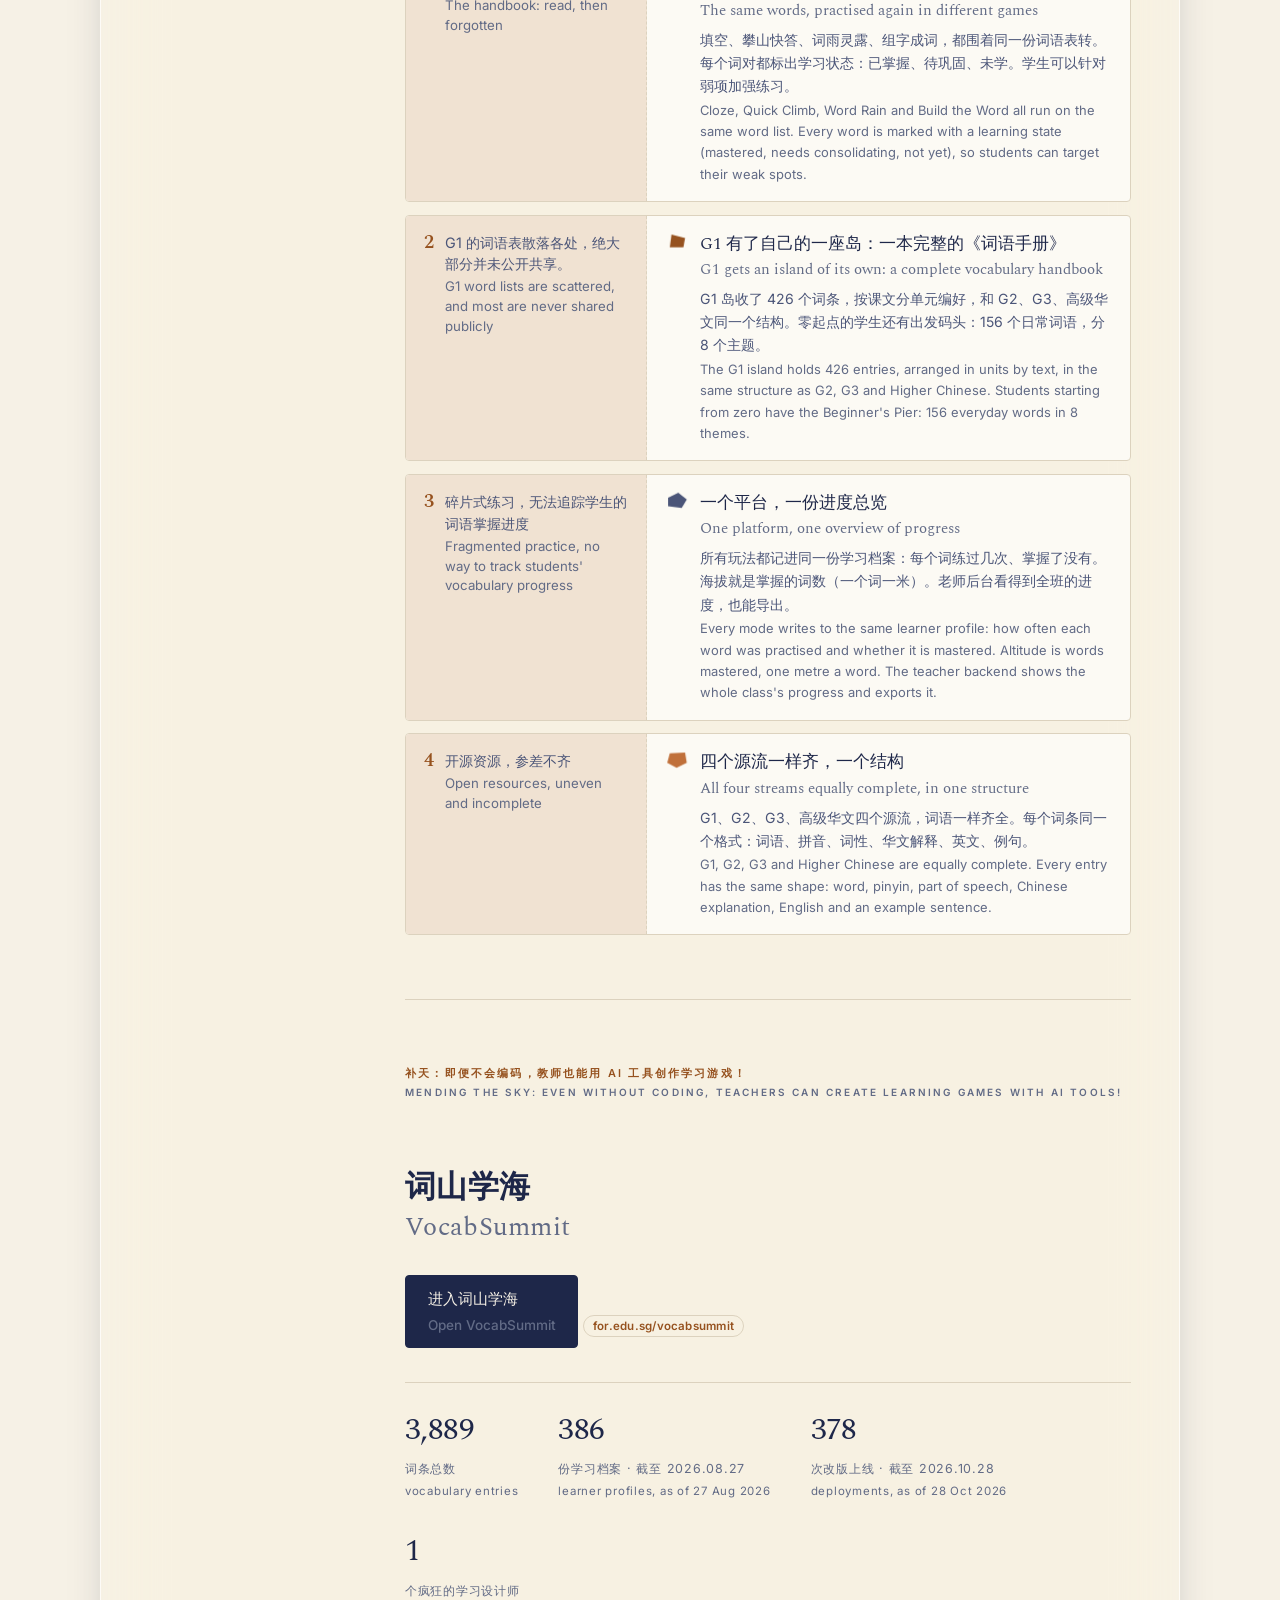
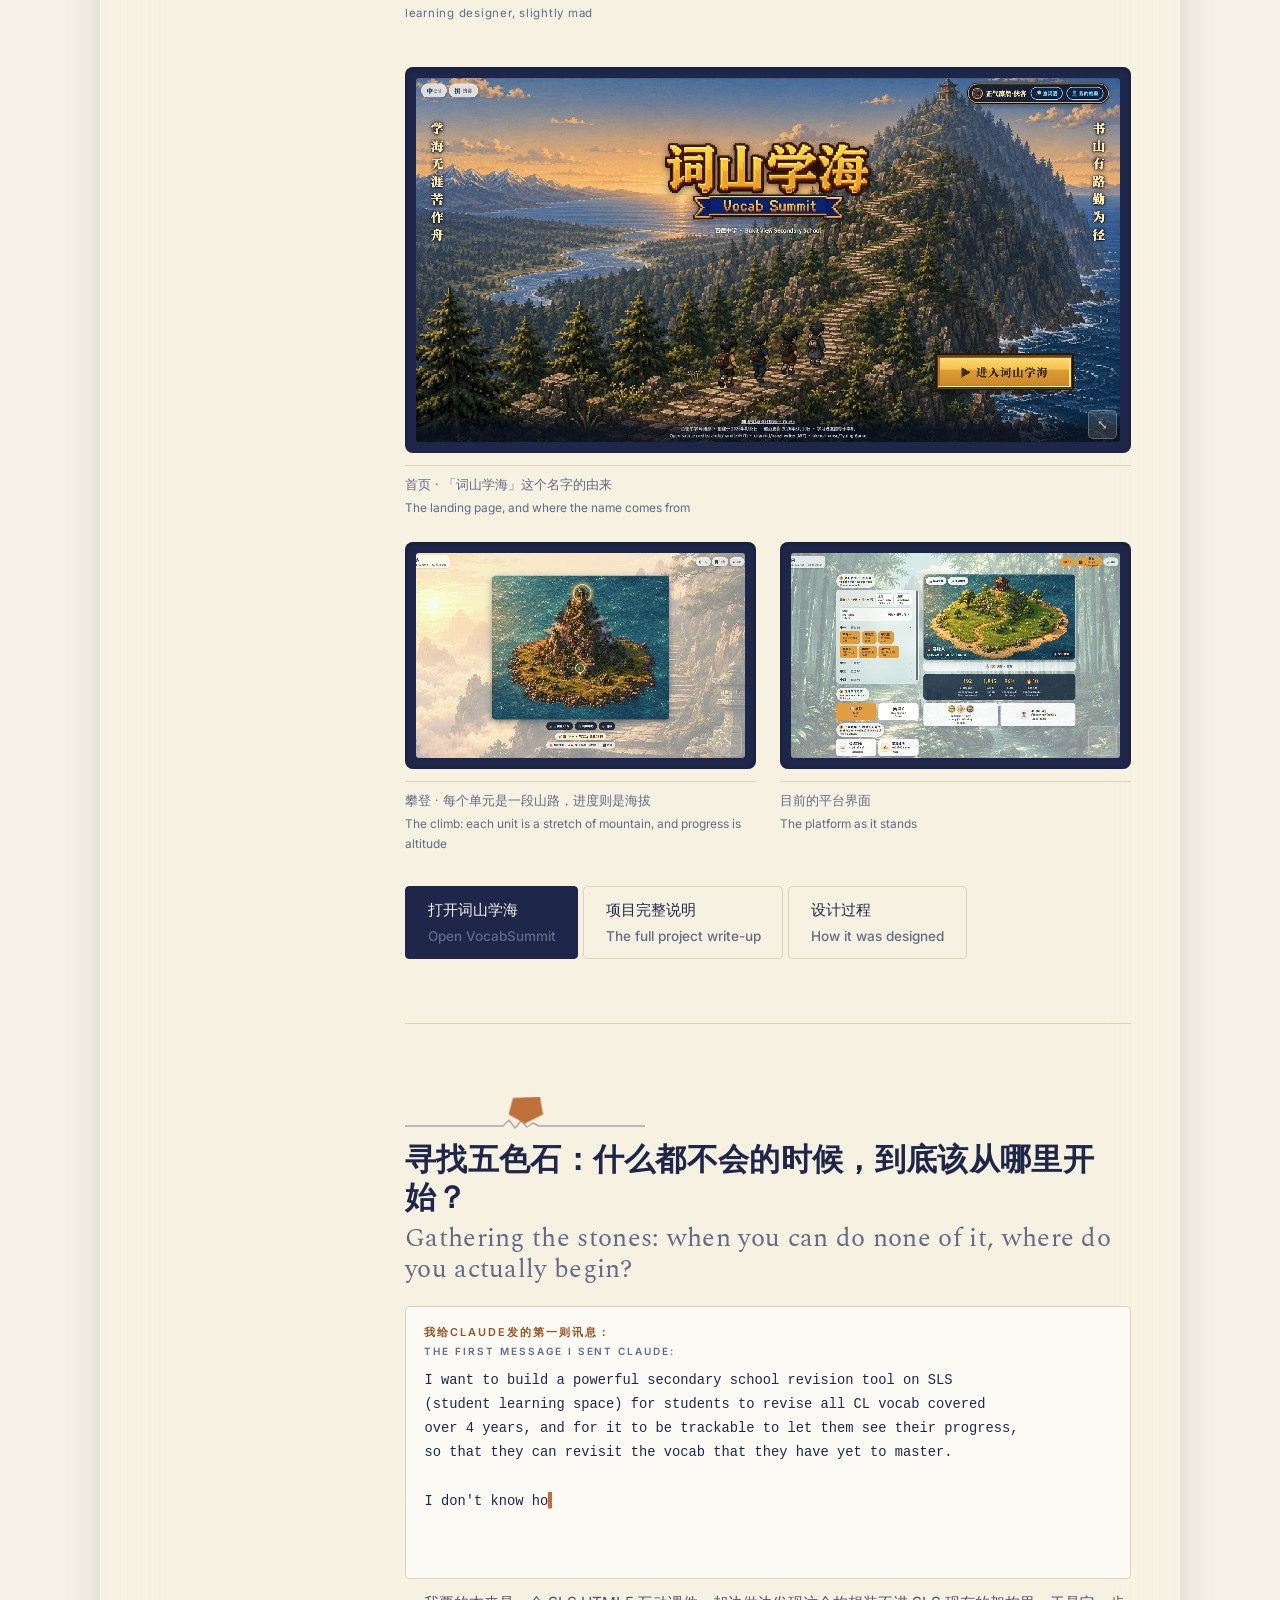
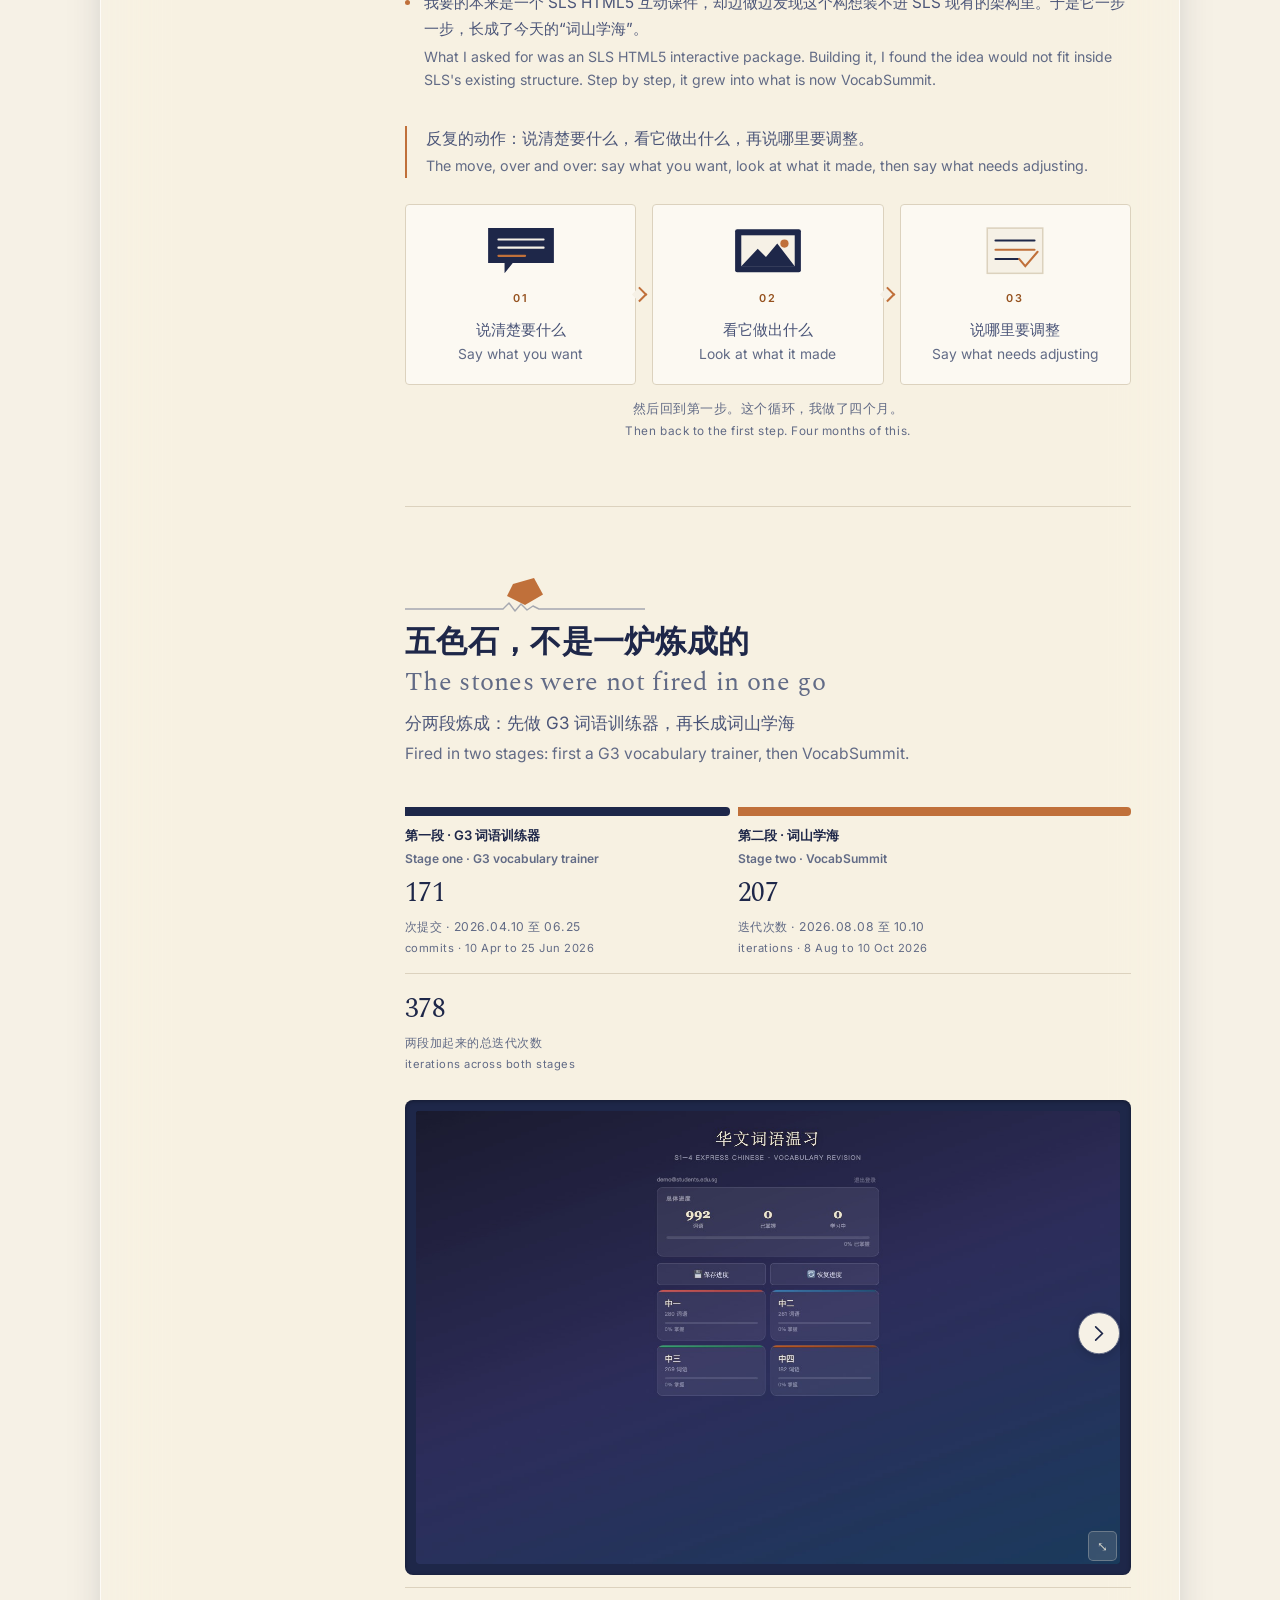
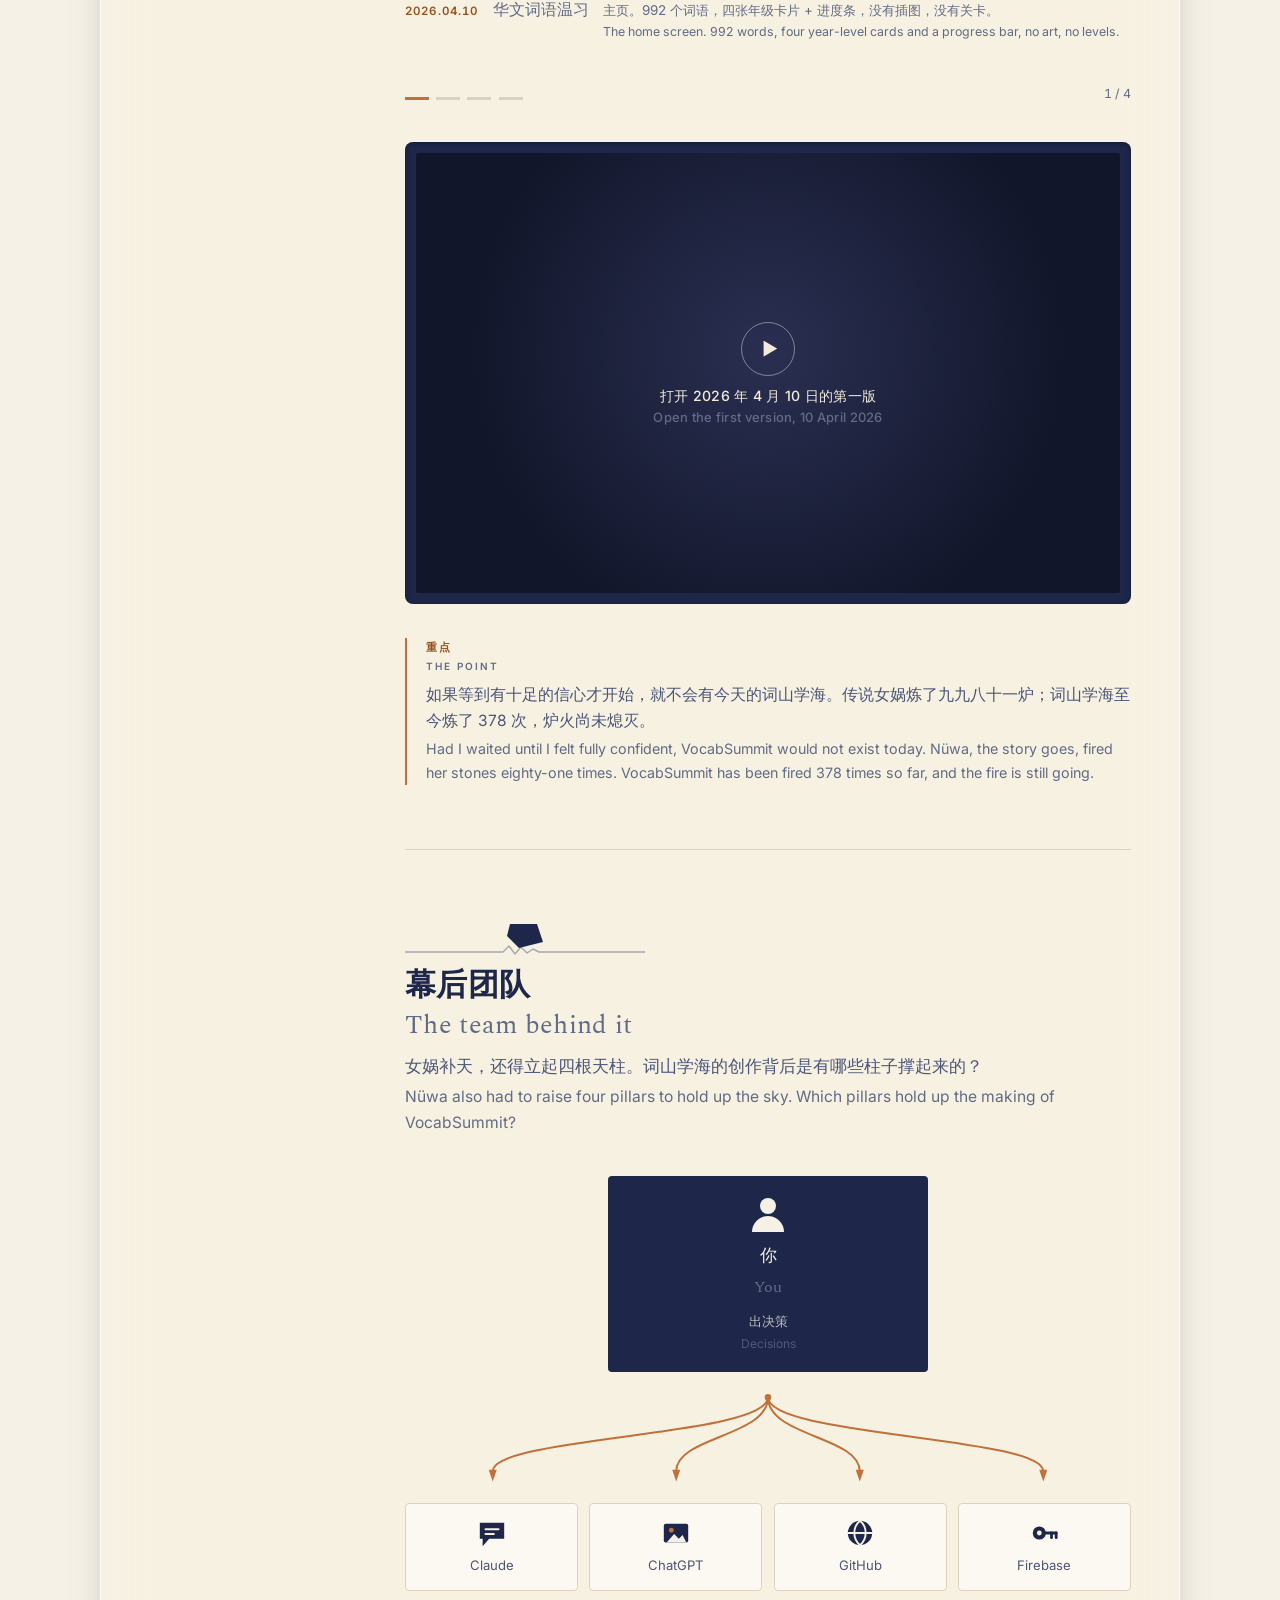
==== commit 3b65f1e9: "Add Accolades page: awards and badges received, 2024 and 2026 Co-Authored-By: Claude Opus 5.5 <norep" ====
--- a/20261028NuwaGamificationWorkshop.html
+++ b/20261028NuwaGamificationWorkshop.html
@@ -54,6 +54,7 @@
         <a href="work.html" data-i18n="nav.work">Work</a>
         <a href="connect.html" data-i18n="nav.connect">Connect</a>
         <a href="practice.html" data-i18n="nav.approach">Practice</a>
+        <a href="accolades.html" data-i18n="nav.accolades">Accolades</a>
         <a href="contact.html" data-i18n="nav.contact">Contact</a>
       </nav>
 
--- a/style.css
+++ b/style.css
@@ -584,6 +584,22 @@
   .connect-title   { grid-row: 2; grid-column: 1 / -1; }
   .connect-body { padding-left: .25rem; padding-right: .25rem; }
 }
+
+/* ── accolades ─────────────────────────────────────────── */
+/* The Connect rows without the accordion: an award has nothing to unfold. */
+#accolades .connect-group:first-of-type { margin-top: clamp(2rem, 5vw, 3rem); }
+.accolade-list li {
+  display: grid;
+  grid-template-columns: 8.5rem 1fr;
+  gap: .3rem 1.25rem;
+  padding: 1.15rem .25rem;
+}
+.accolade-list .connect-date,
+.accolade-list .connect-title { margin: 0; }
+/* In bilingual mode the issuer is two lines, which strands the diamond. */
+.accolade-list .connect-award::before { content: none; }
+.accolade-list .connect-summary { max-width: 46rem; }
+@media (max-width: 660px) { .accolade-list li { grid-template-columns: 1fr; } }
 
 /* ── approach ──────────────────────────────────────────── */
 .lede { margin: 1.1rem 0 0; color: var(--ink-soft); }
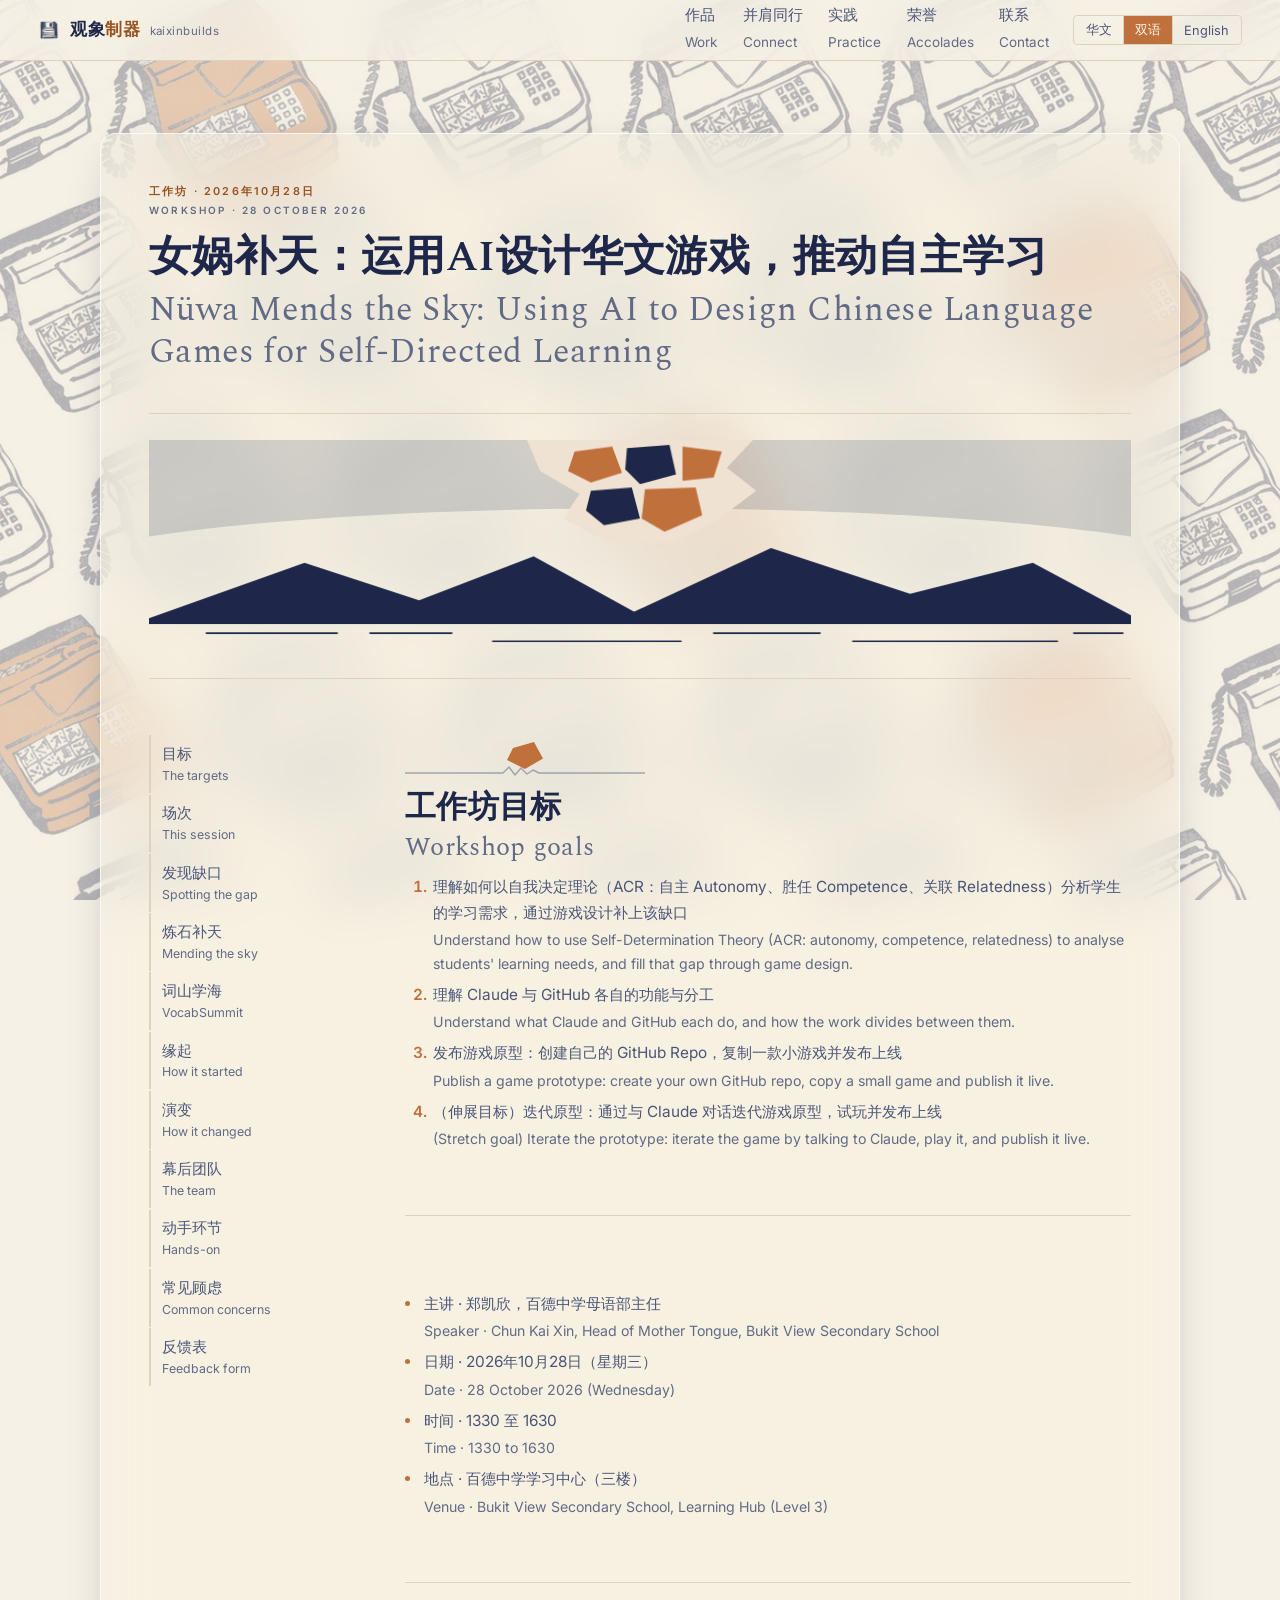
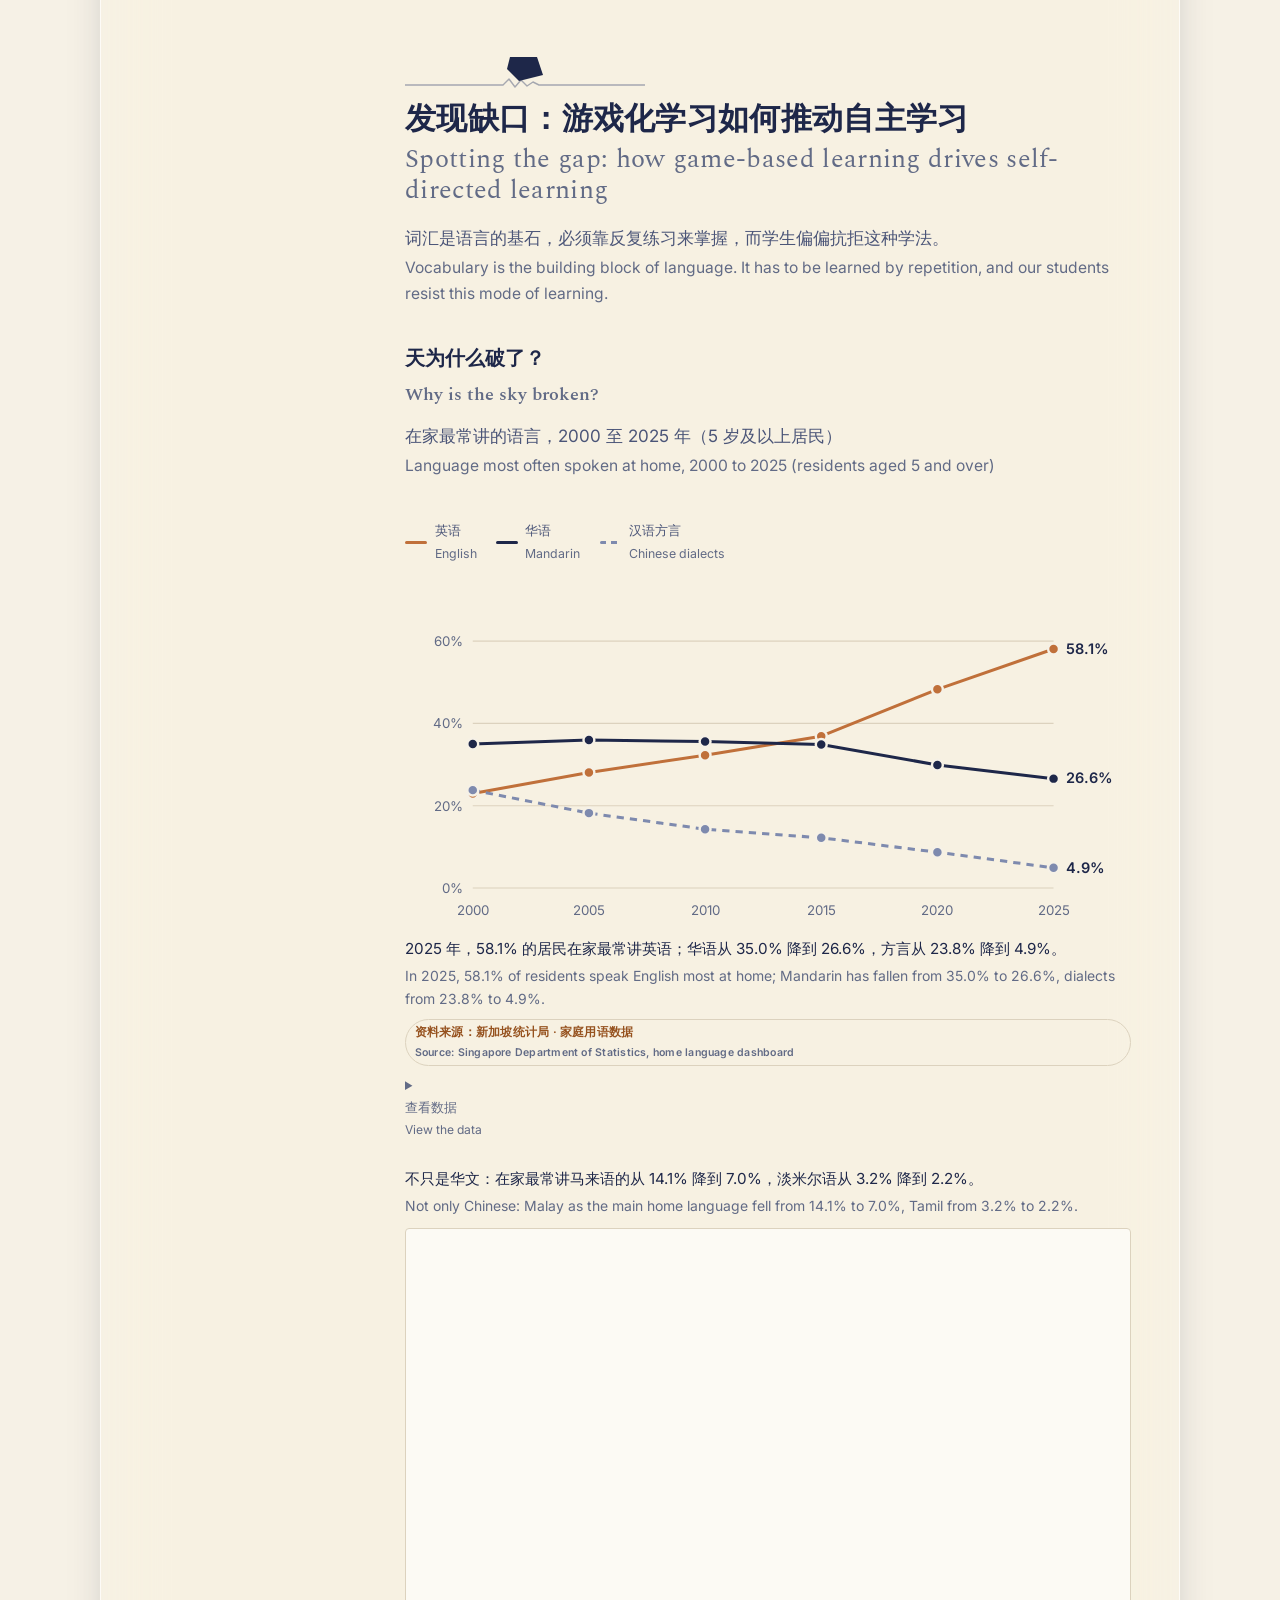
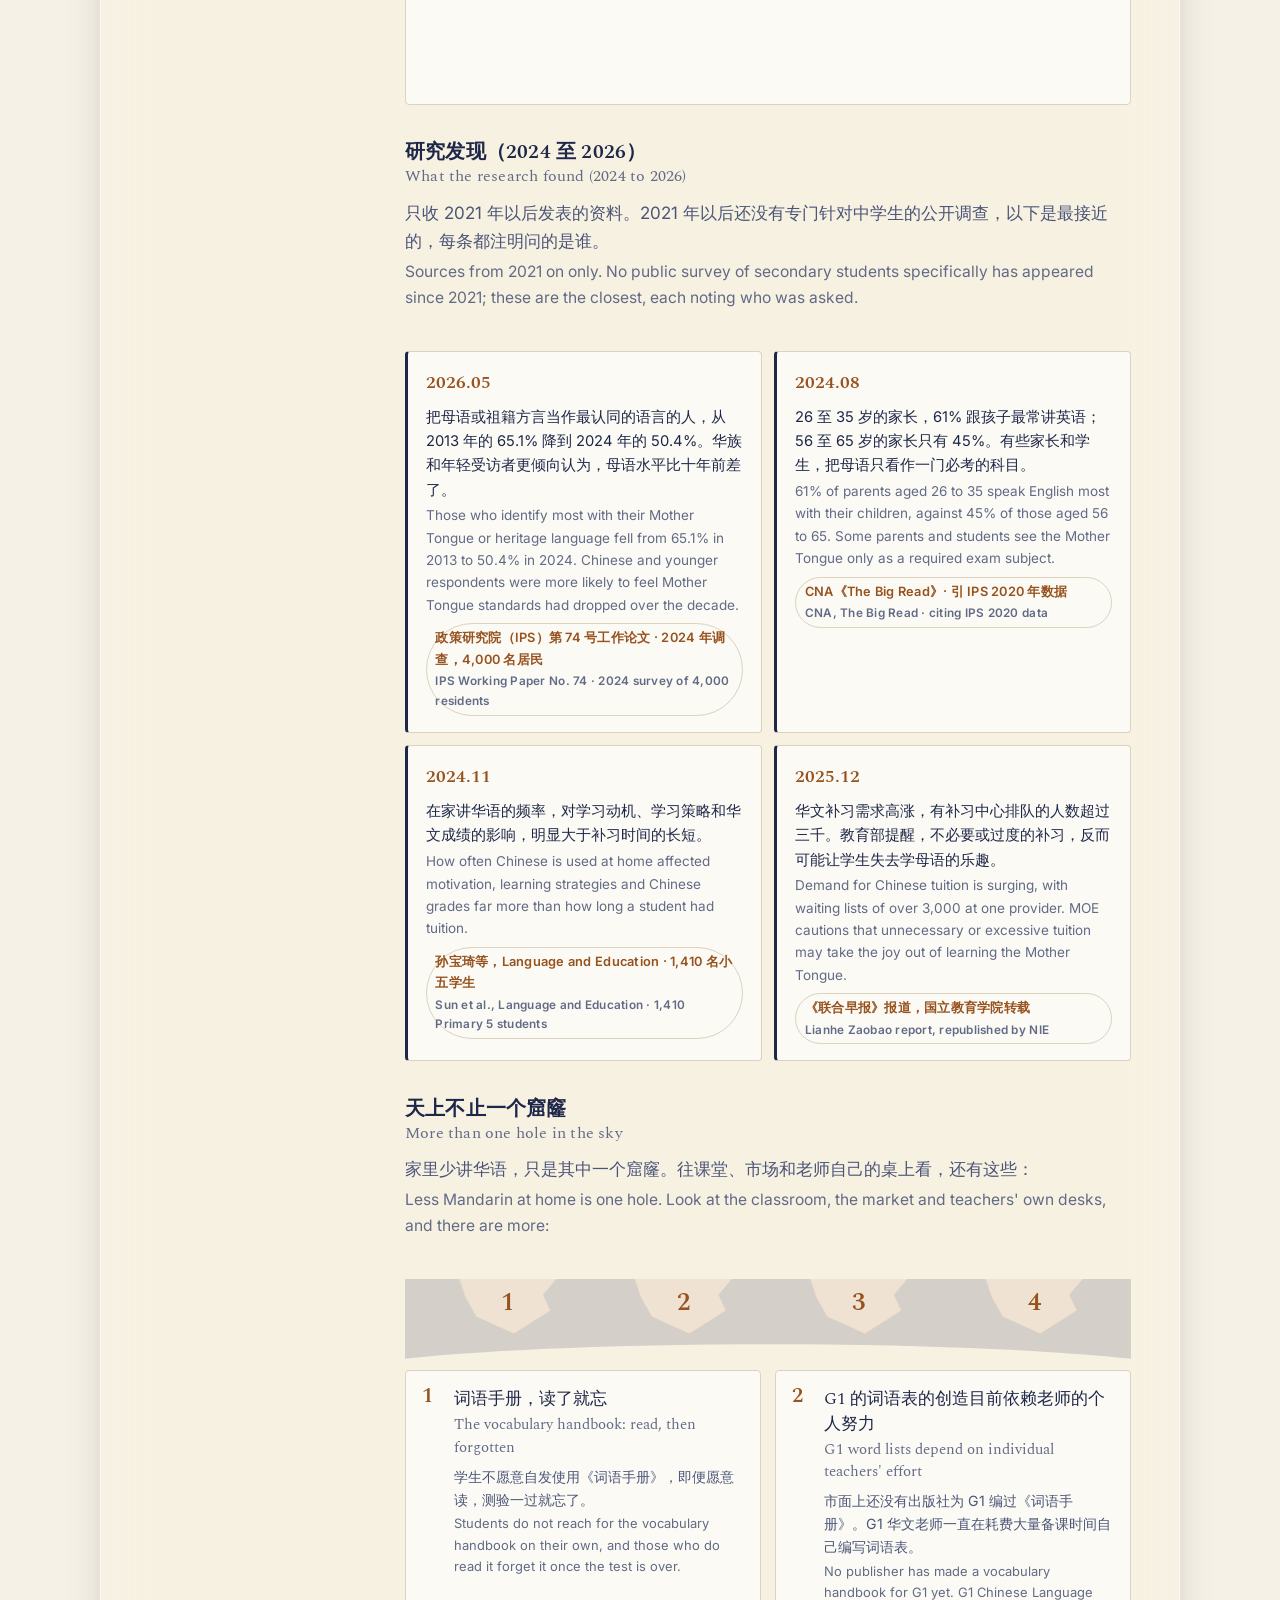
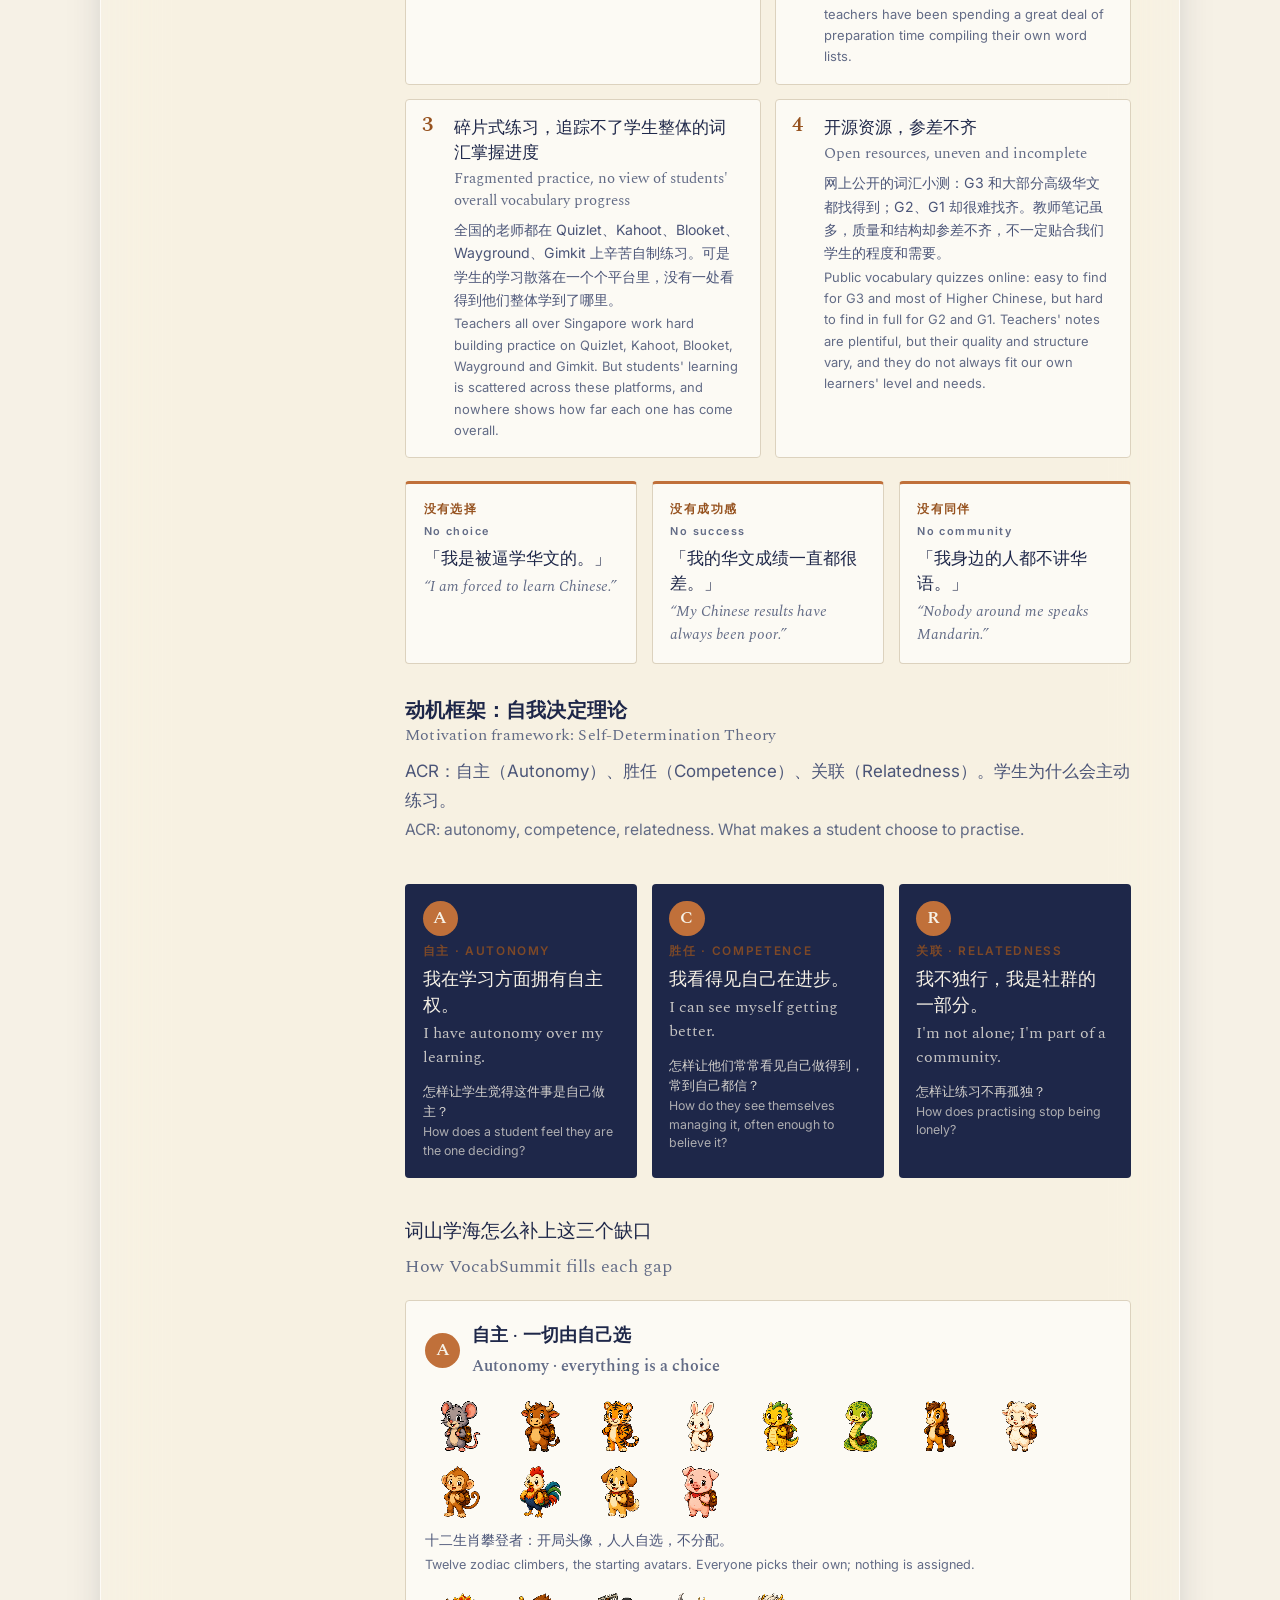
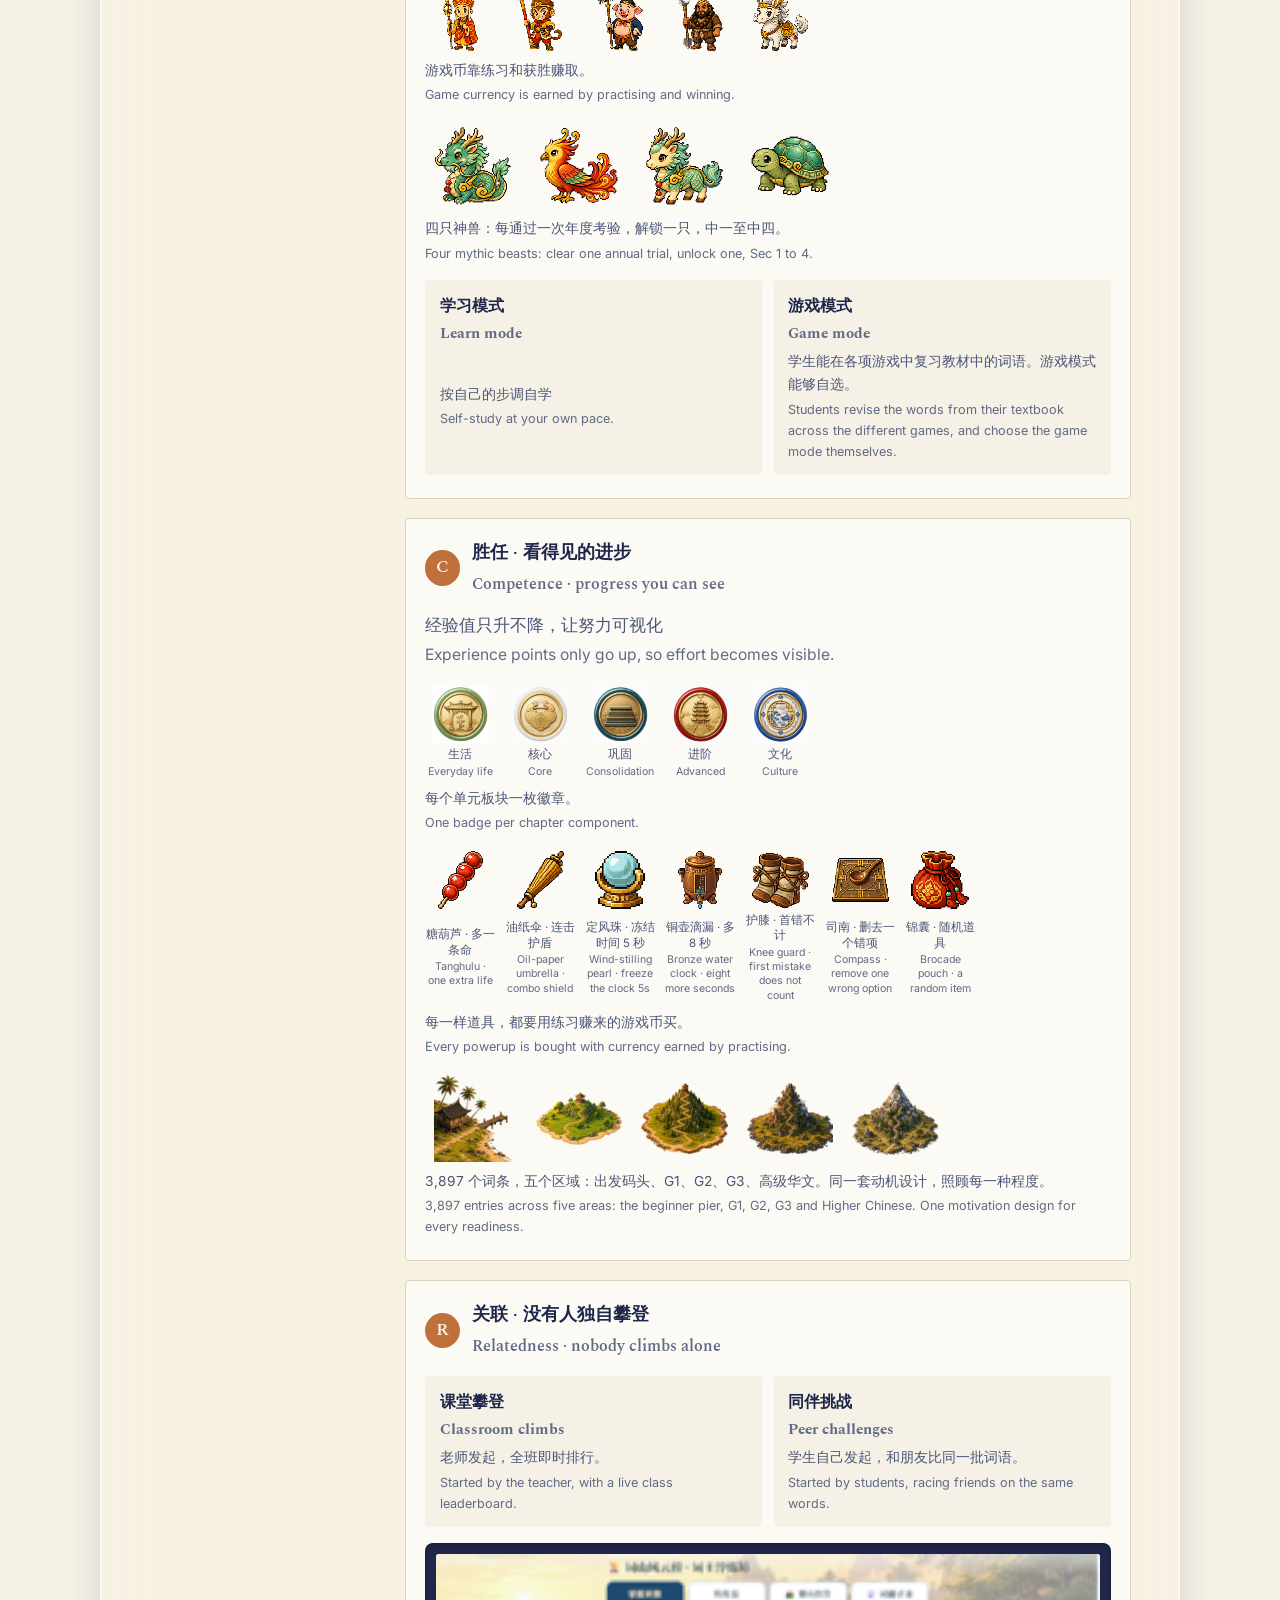
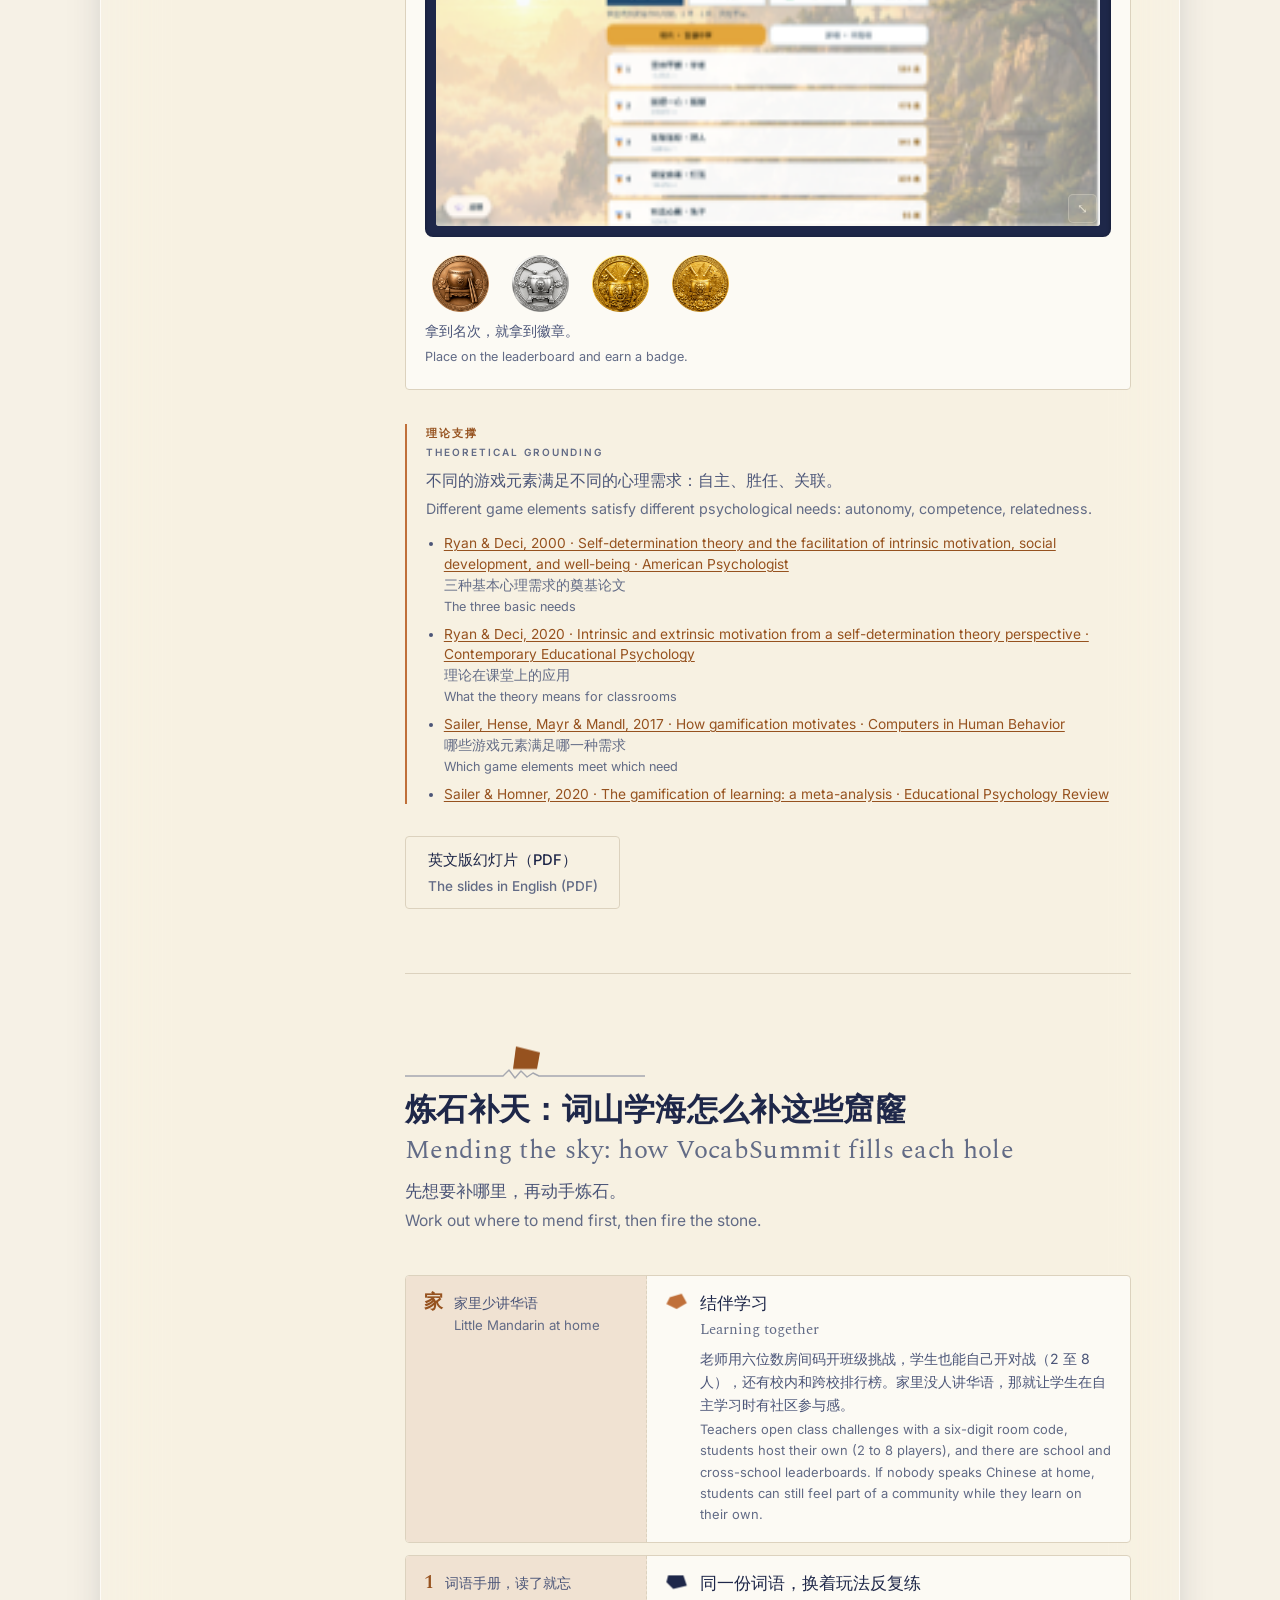
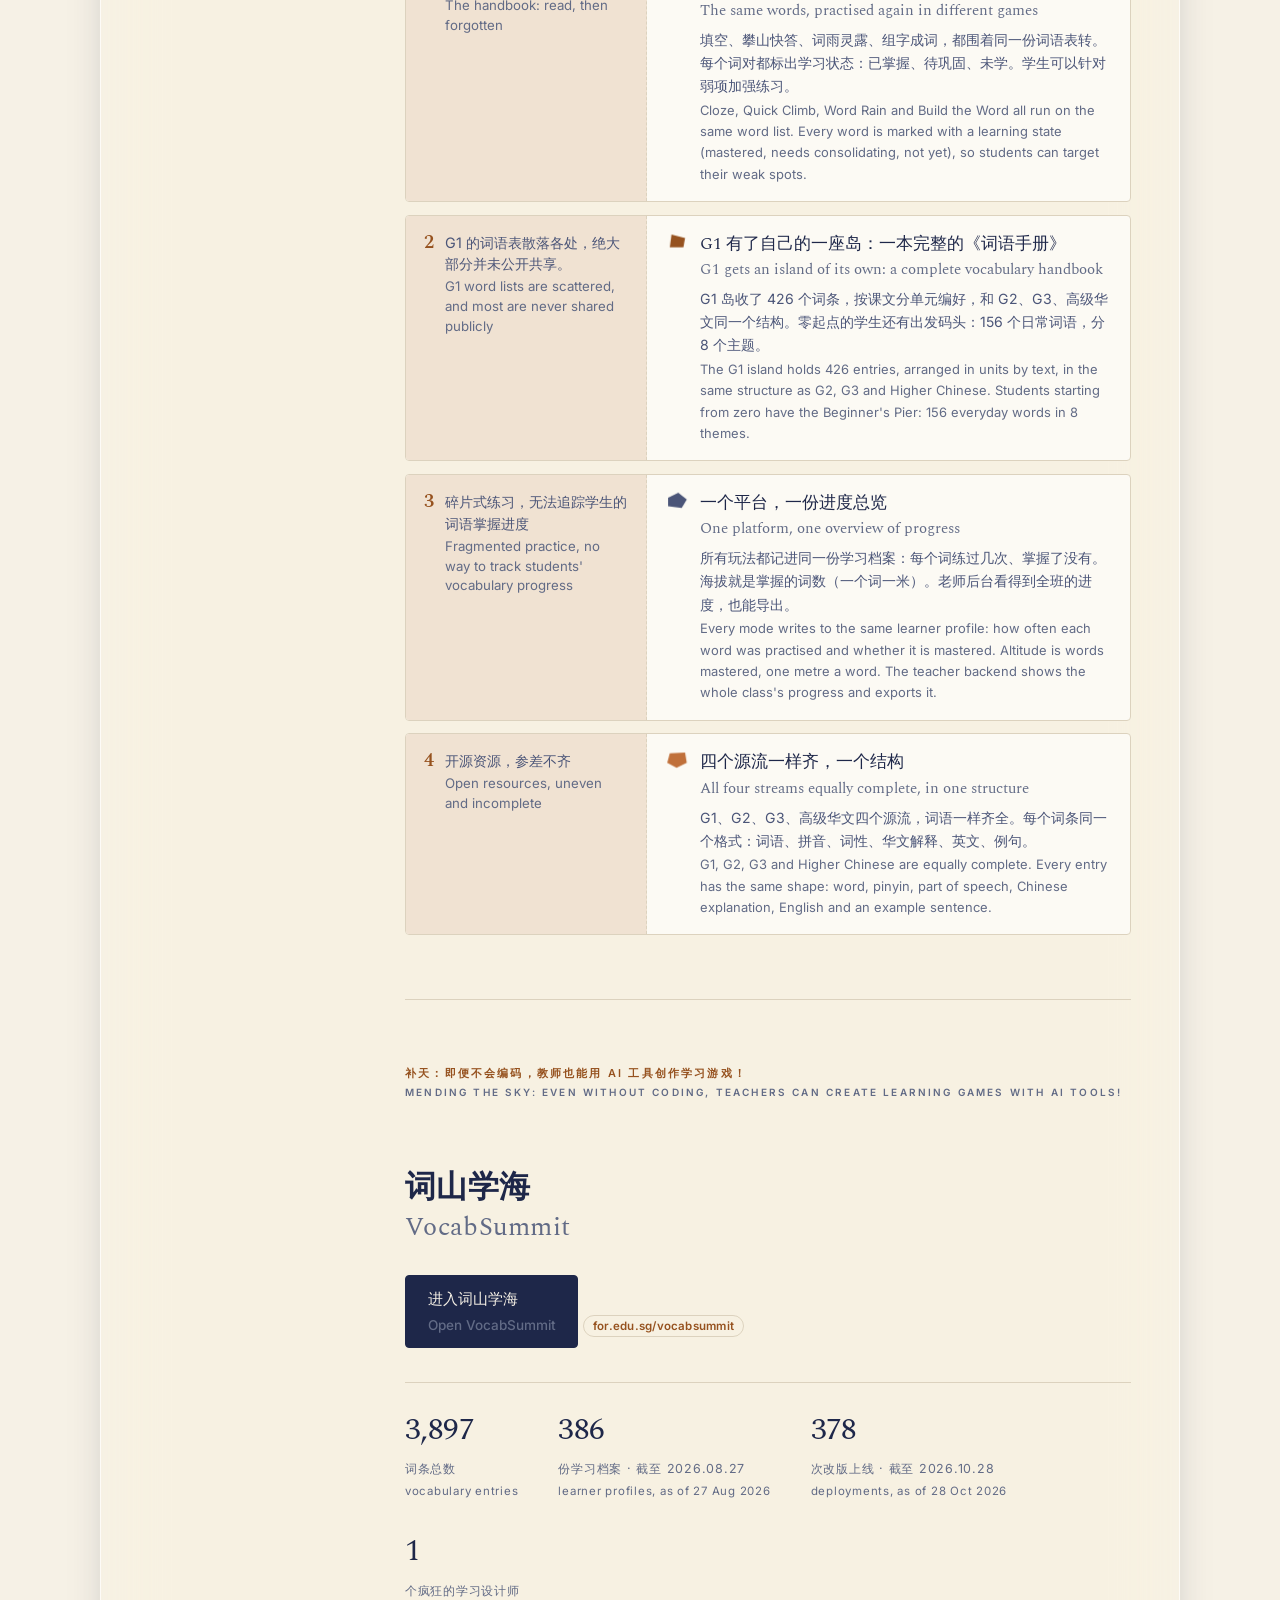
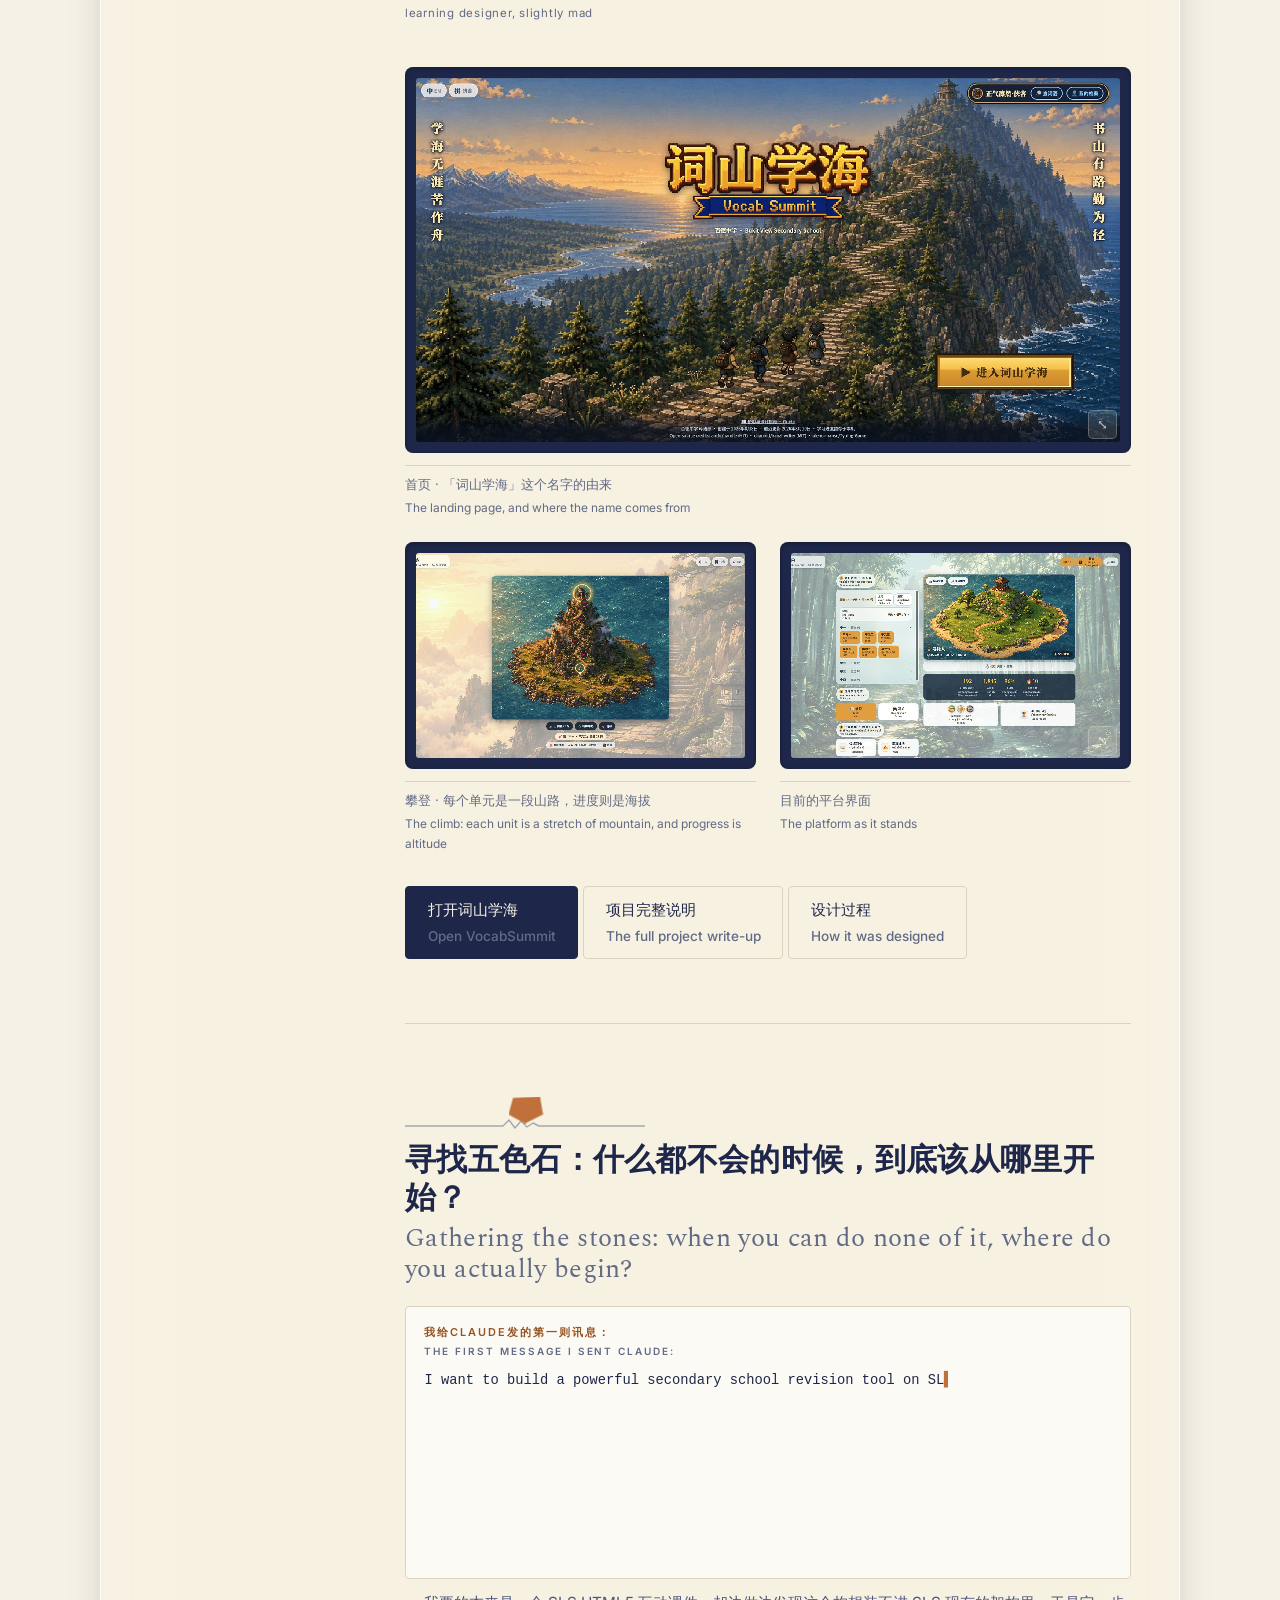
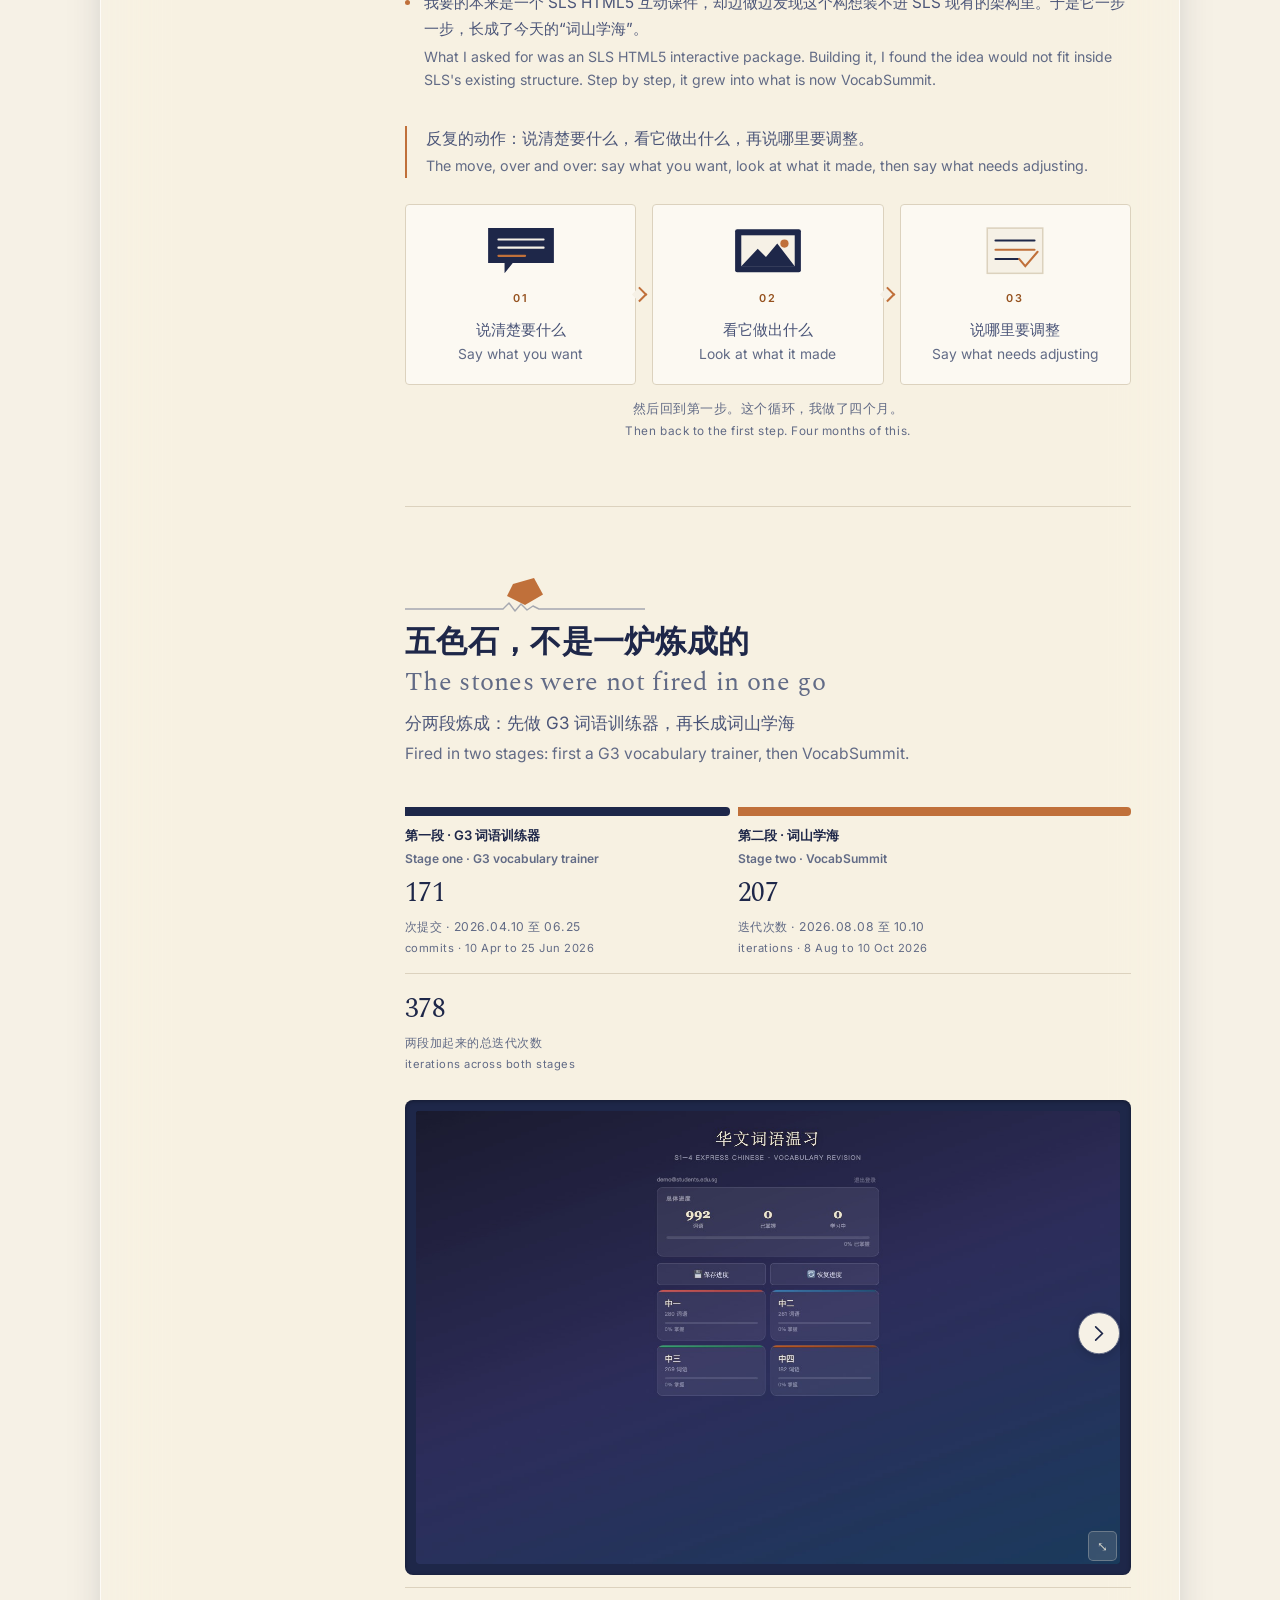
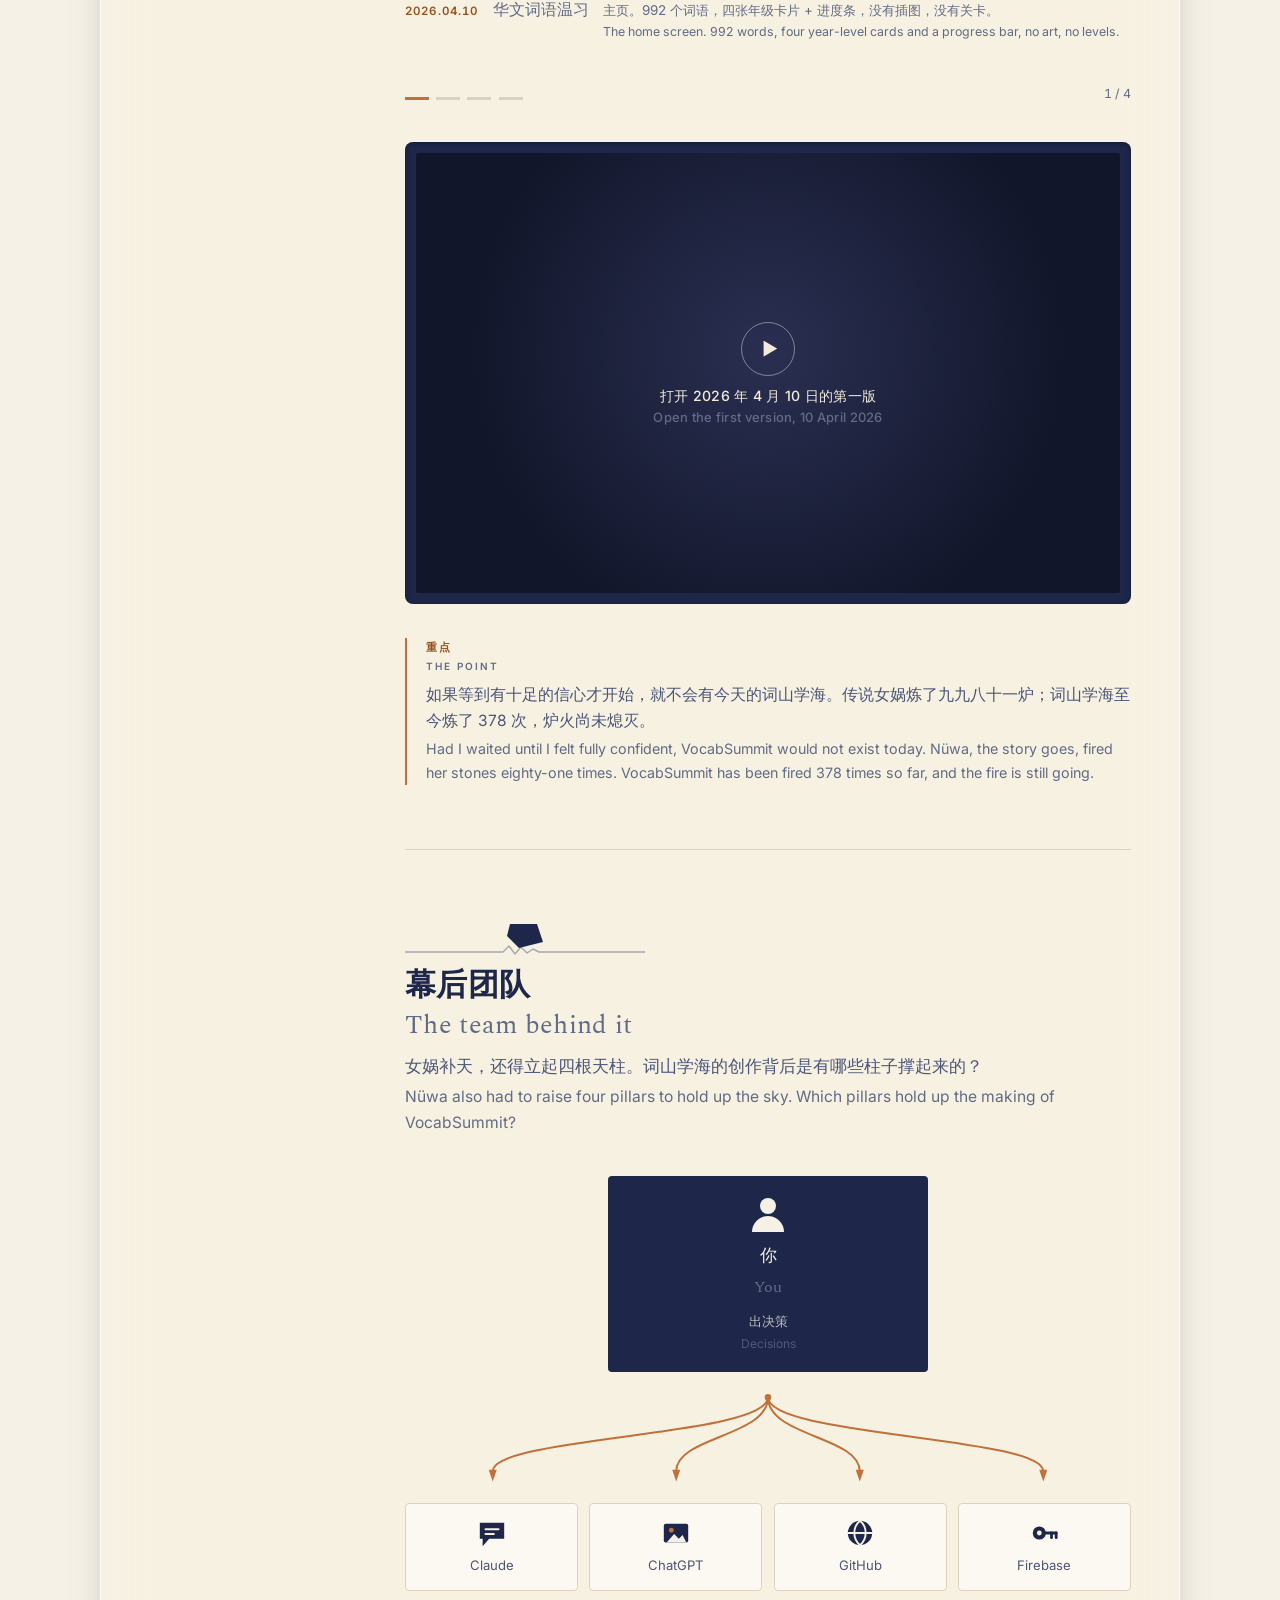
==== commit aeff2b52: "Update VocabSummit item count to 3,897 Co-Authored-By: Claude Opus 5.5 <noreply@anthropic.com>" ====
--- a/20261028NuwaGamificationWorkshop.html
+++ b/20261028NuwaGamificationWorkshop.html
@@ -481,7 +481,7 @@
                  pilot classes months ago, and one number that counts everyone
                  who has actually opened it says more than two that don't. -->
             <ul class="stats">
-              <li><span class="value">3,889</span><span class="label" data-i18n="nlc26.statWords"></span></li>
+              <li><span class="value">3,897</span><span class="label" data-i18n="nlc26.statWords"></span></li>
               <li><span class="value">386</span><span class="label" data-i18n="nlc26.statProfiles"></span></li>
               <li><span class="value">378</span><span class="label" data-i18n="nw26.statShips"></span></li>
               <li><span class="value">1</span><span class="label" data-i18n="nlc26.statPeople"></span></li>
